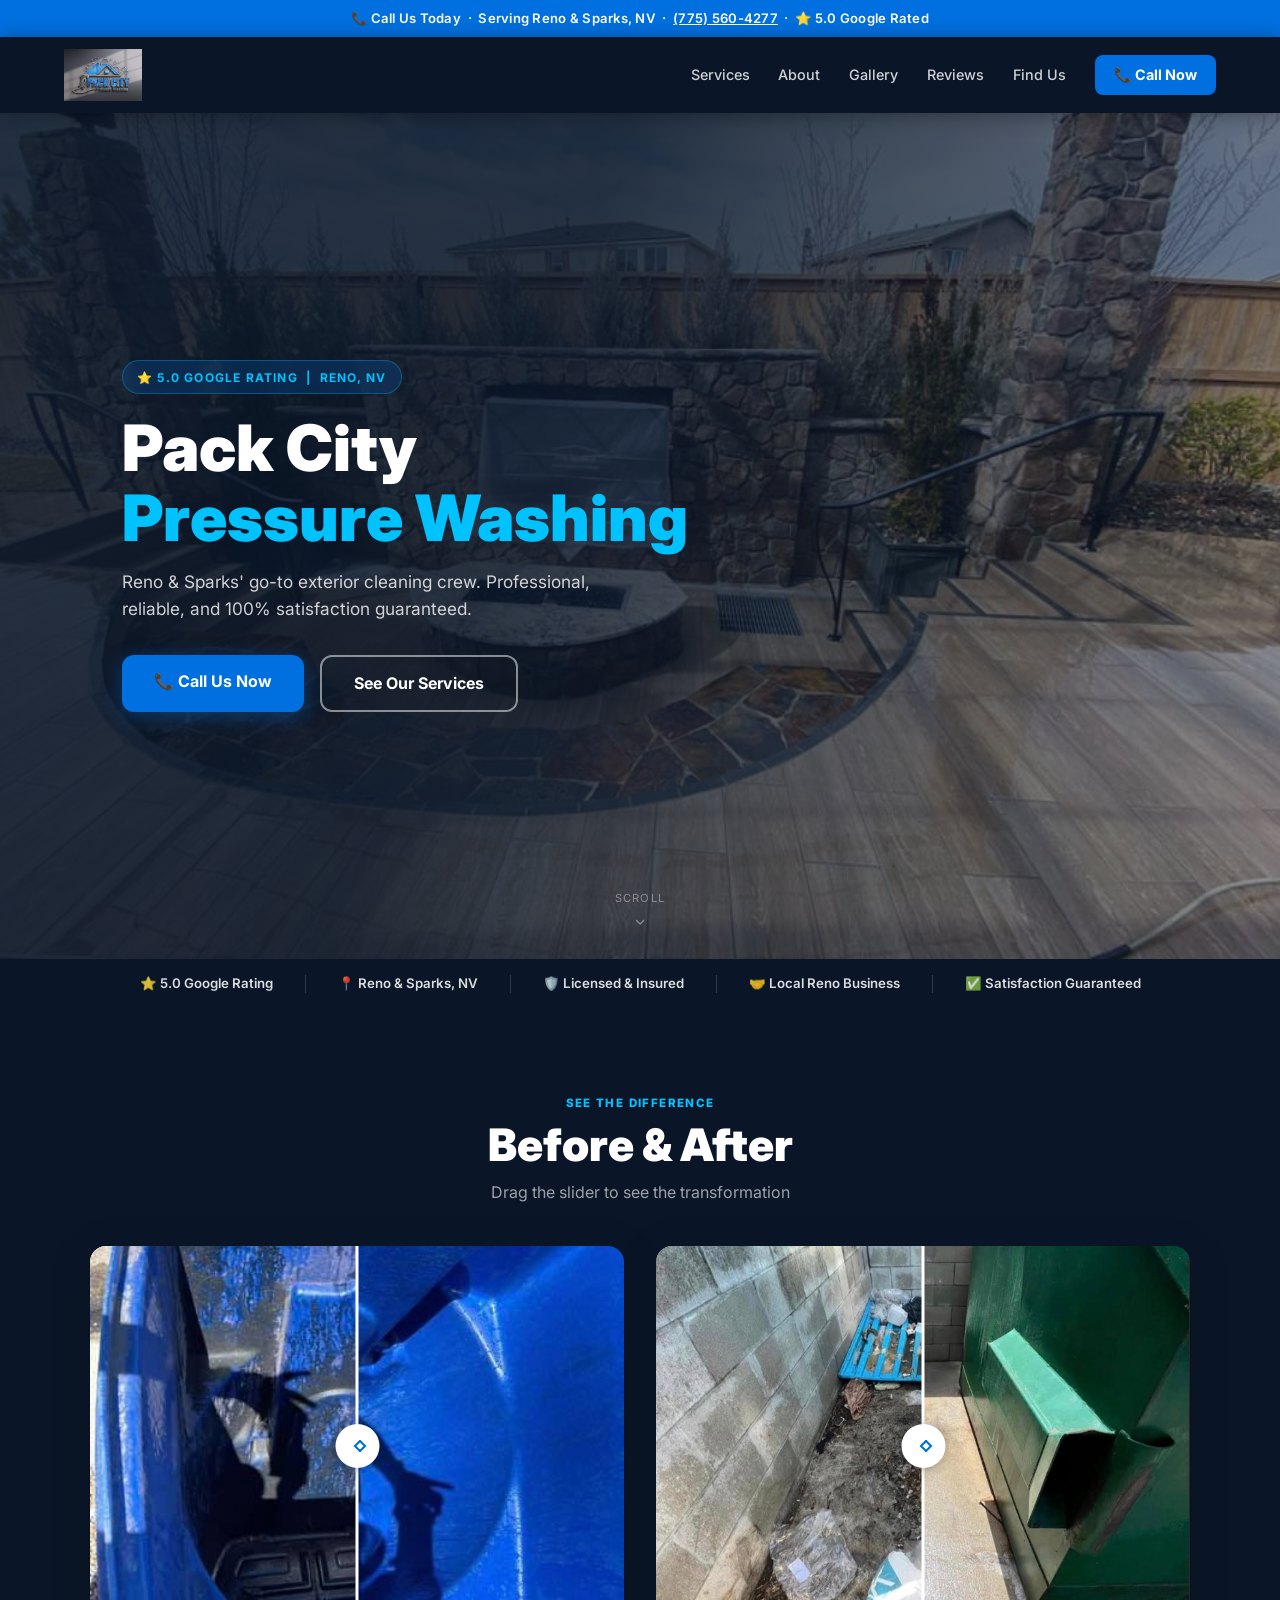
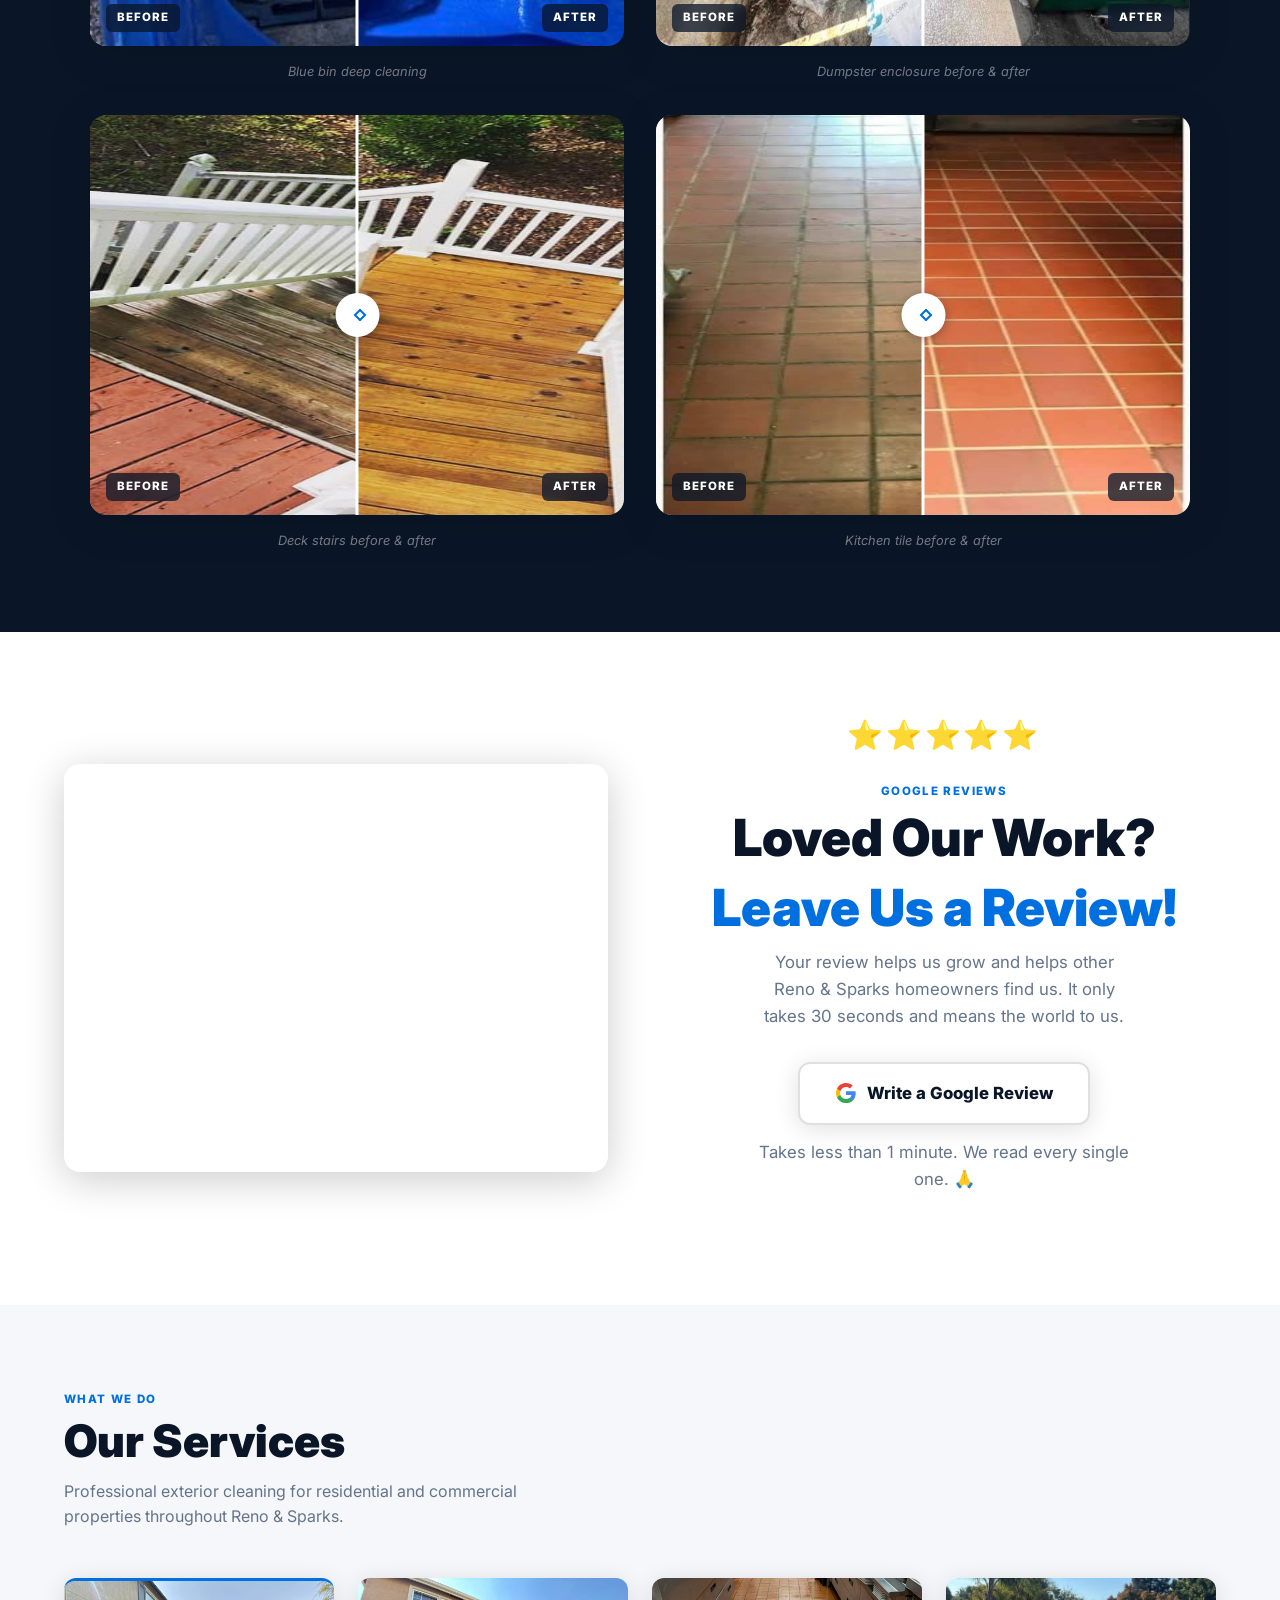
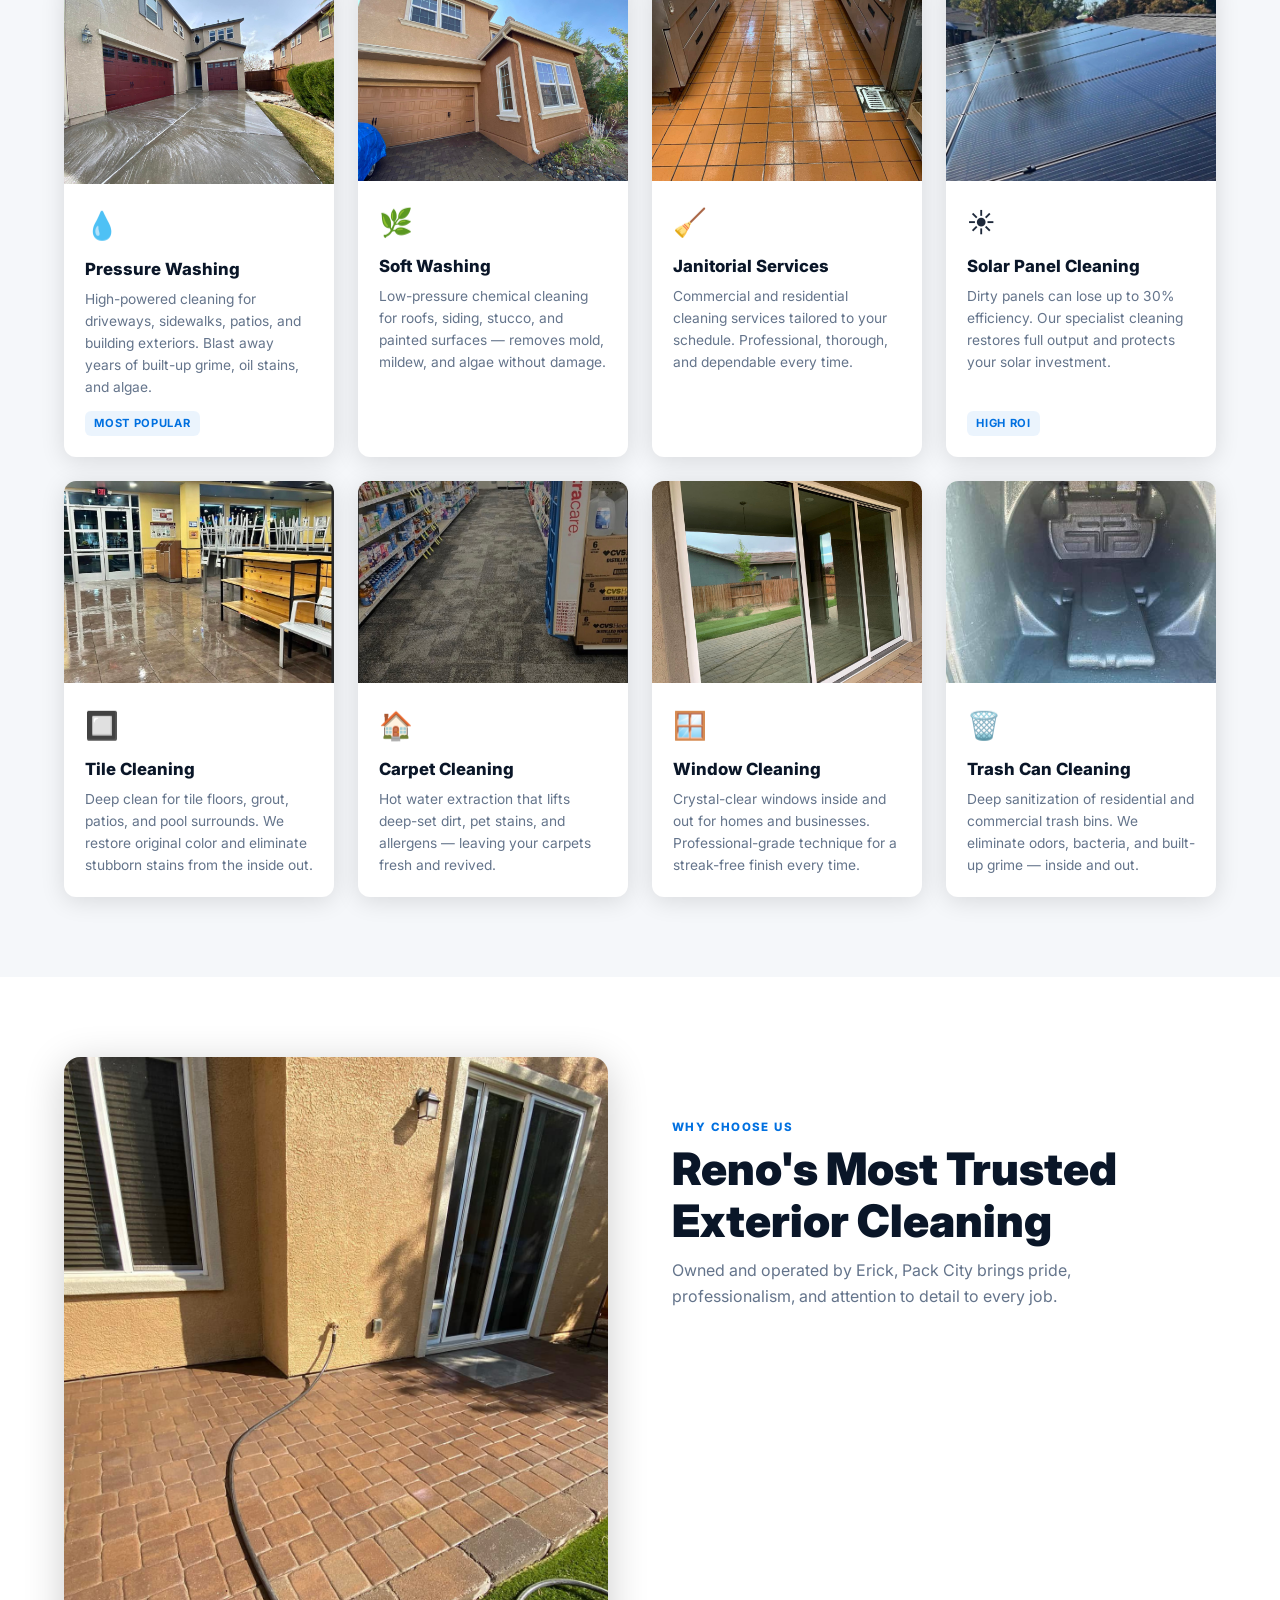
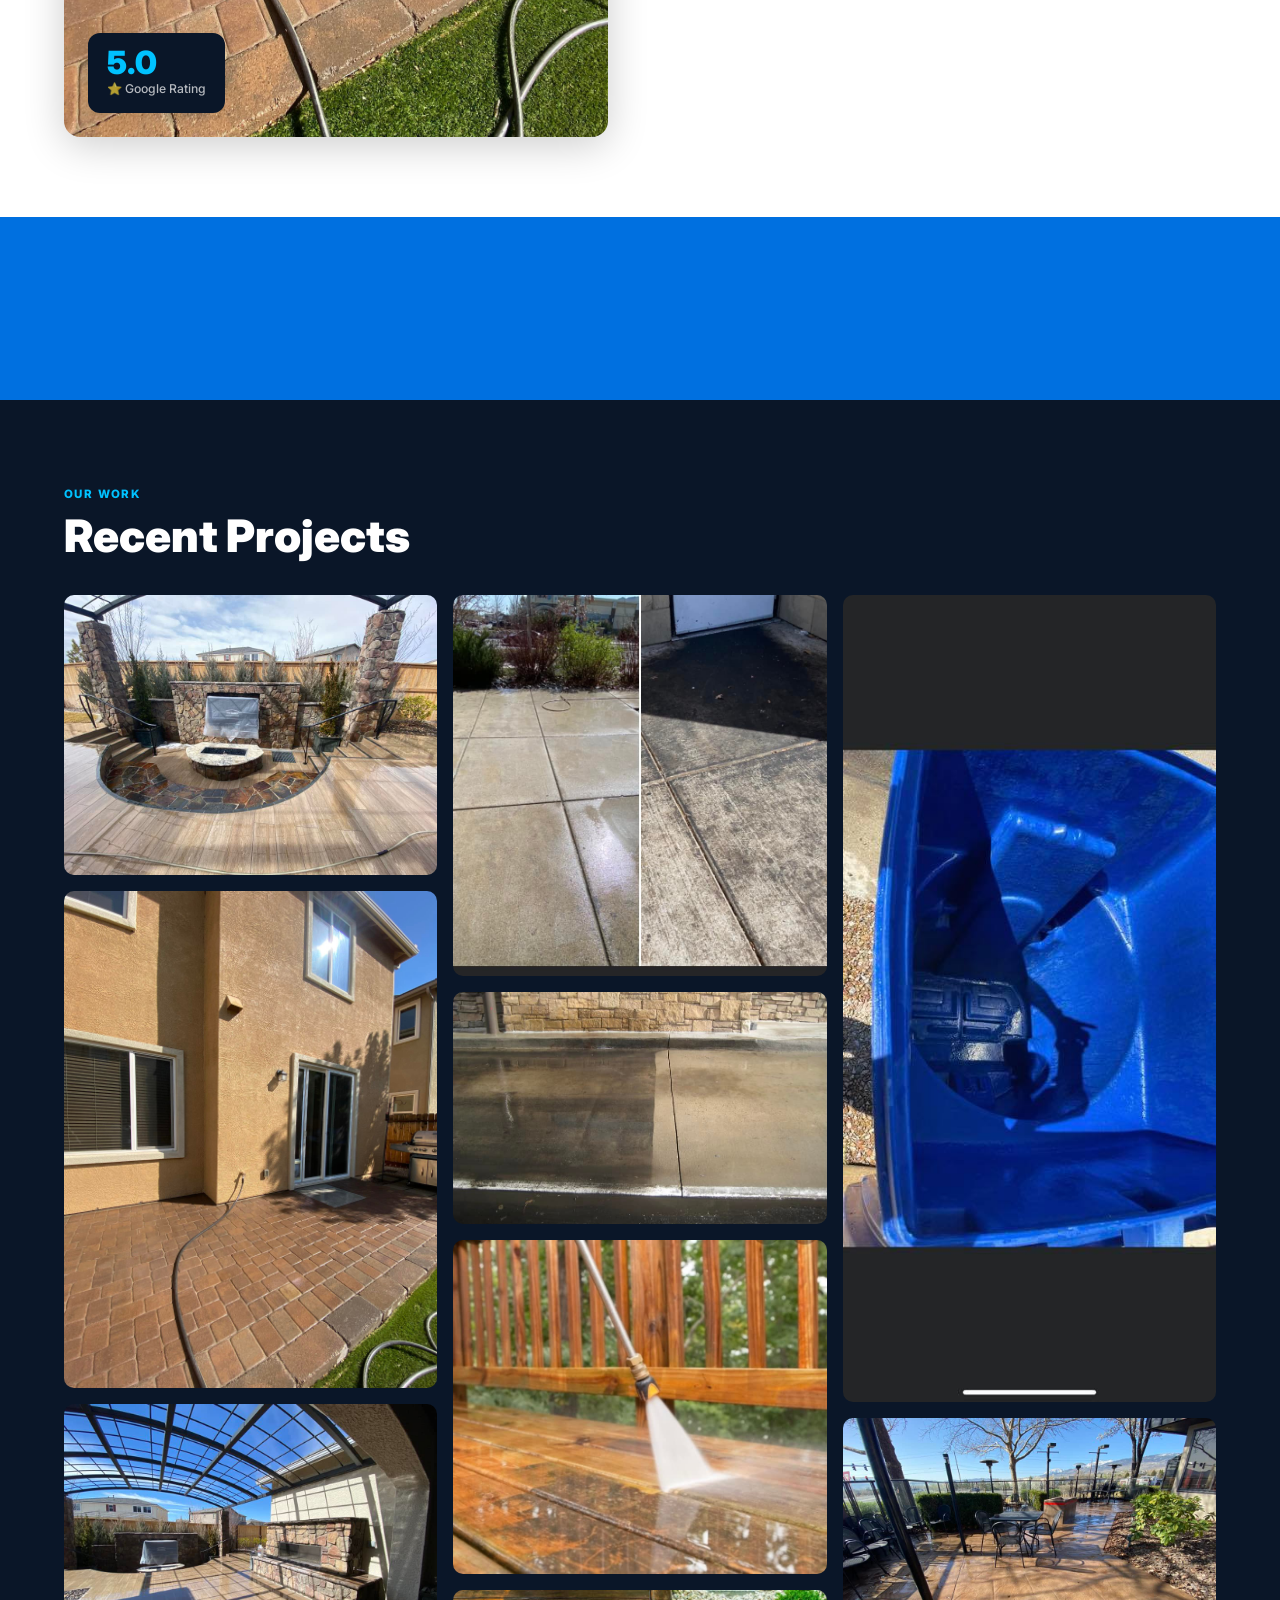
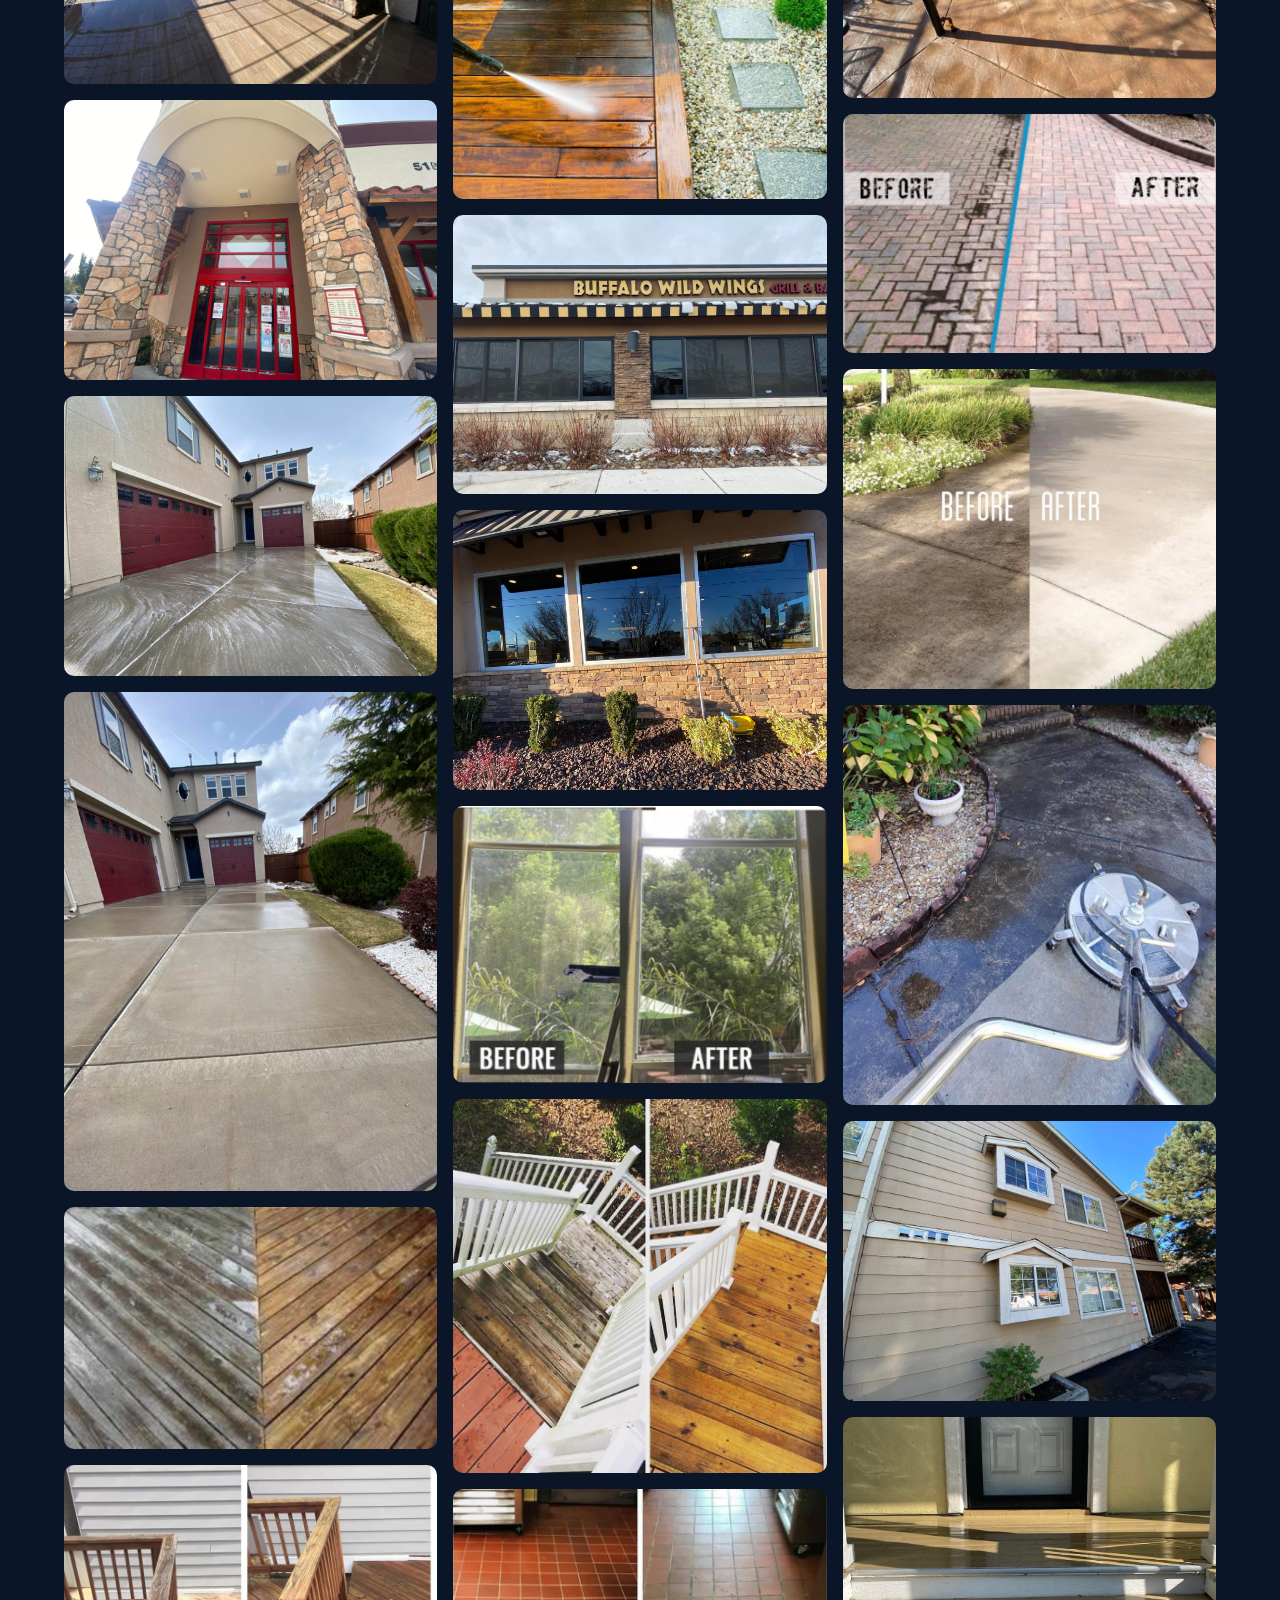
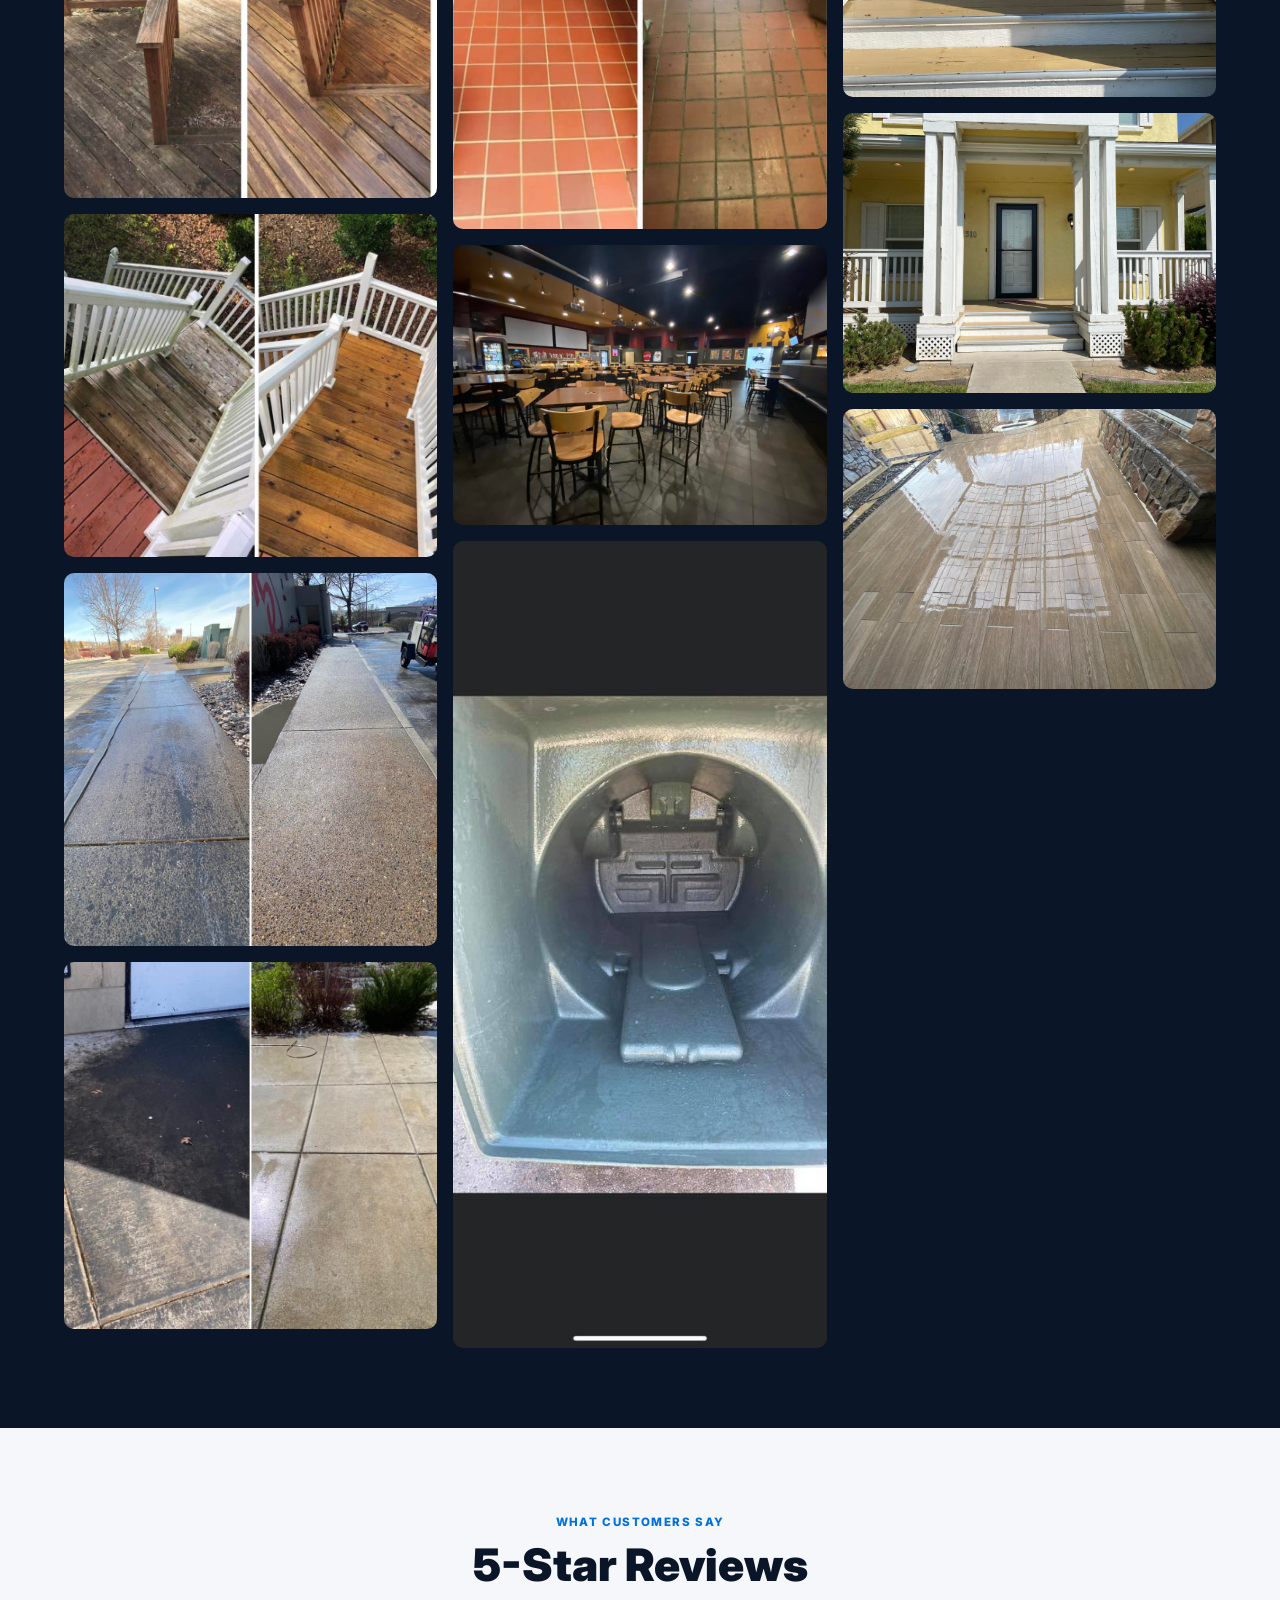
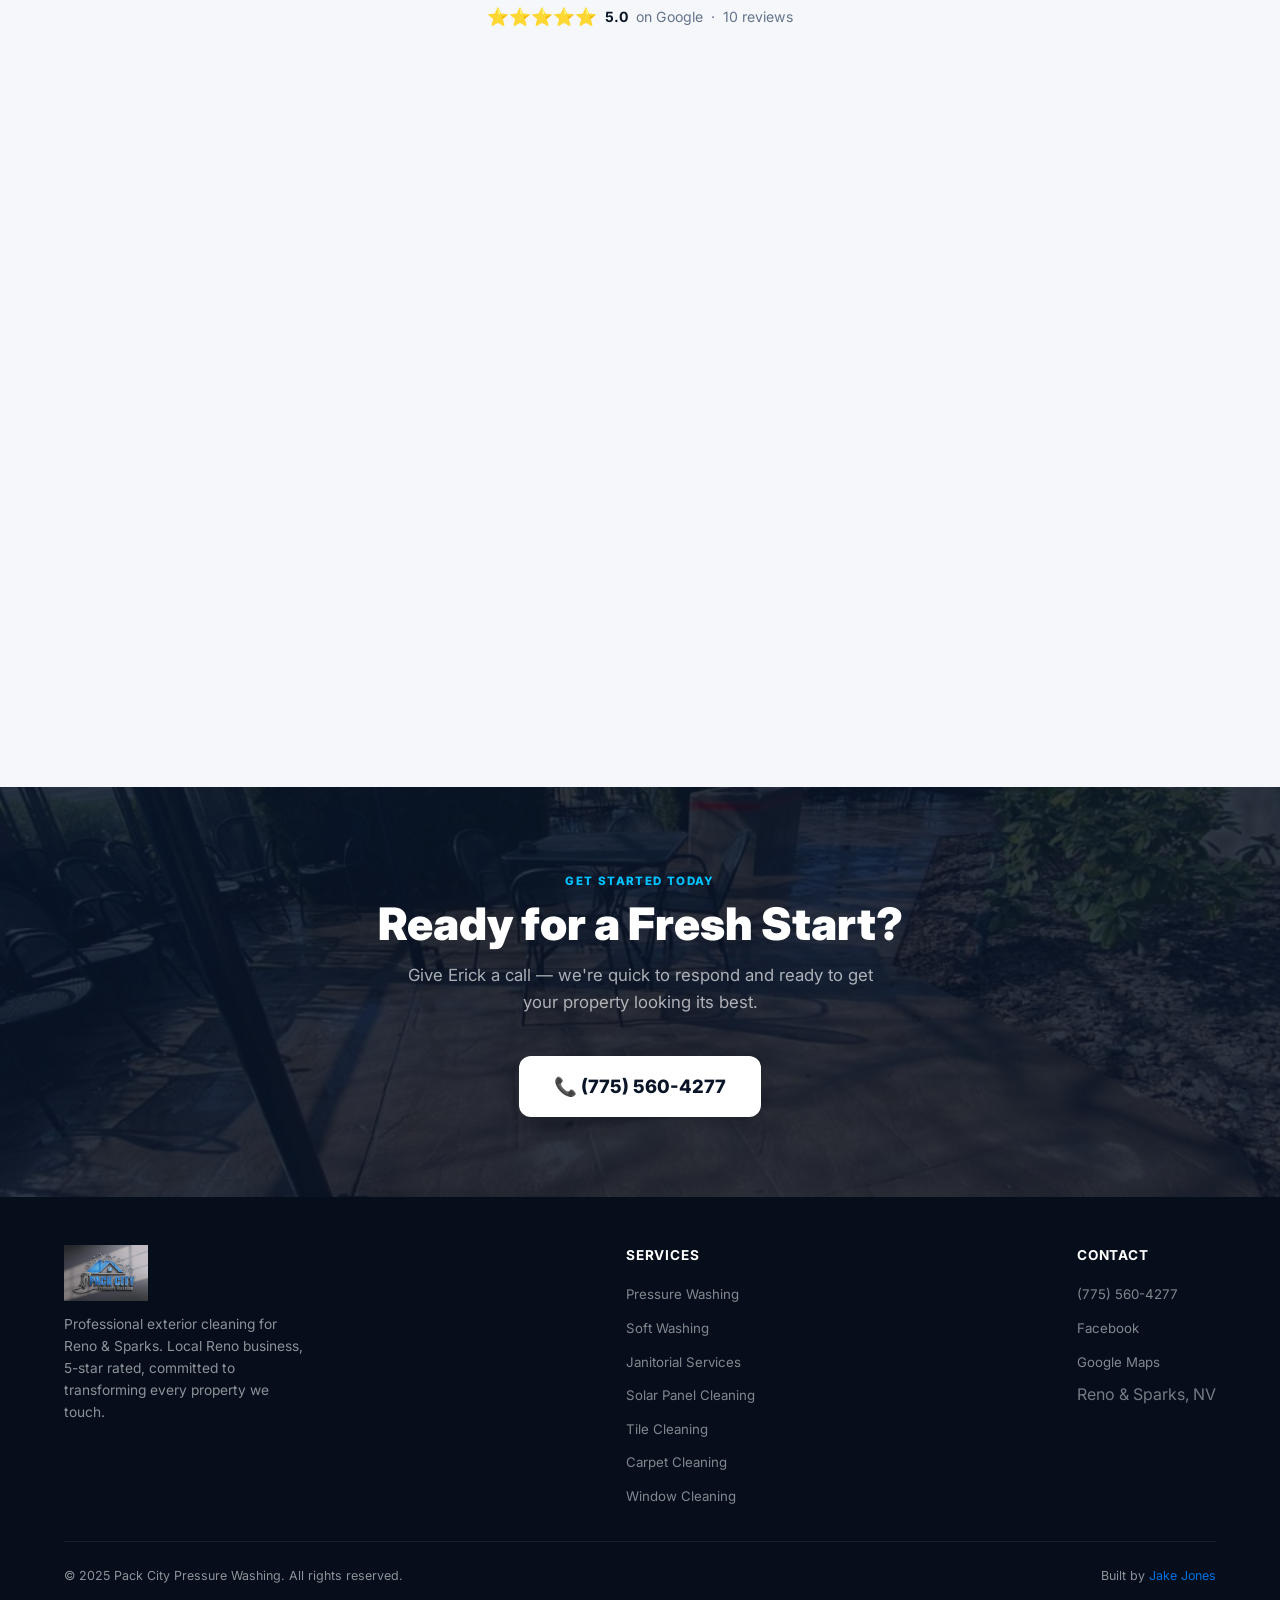
==== index.html @ 070184f8 "Swap dumpster slider, replace gallery photo, add 6th review, fix review link" ====
<!DOCTYPE html>
<html lang="en">
<head>
  <meta charset="UTF-8" />
  <meta name="viewport" content="width=device-width, initial-scale=1.0" />
  <title>Pack City Pressure Washing | Reno & Sparks, NV</title>
  <link rel="icon" type="image/jpeg" href="assets/PACK-CITY LOGO.jpg" />
  <link rel="apple-touch-icon" href="assets/PACK-CITY LOGO.jpg" />
  <meta name="description" content="Reno's premier exterior cleaning company. Pressure washing, soft washing, solar panel cleaning, janitorial services & more. 5-star rated. Call (775) 560-4277." />
  <link rel="preconnect" href="https://fonts.googleapis.com" />
  <link rel="preconnect" href="https://fonts.gstatic.com" crossorigin />
  <link href="https://fonts.googleapis.com/css2?family=Inter:wght@400;500;600;700;800;900&display=swap" rel="stylesheet" />
  <script type="application/ld+json">
  {"@context":"https://schema.org","@type":"LocalBusiness","name":"Pack City Pressure Washing","telephone":"(775) 560-4277","address":{"@type":"PostalAddress","addressLocality":"Reno","addressRegion":"NV","addressCountry":"US"},"aggregateRating":{"@type":"AggregateRating","ratingValue":"5.0","reviewCount":"10"}}
  </script>
  <style>
    *,*::before,*::after{box-sizing:border-box;margin:0;padding:0}
    :root{
      --navy:#0a1628;
      --blue:#0070e0;
      --blue2:#005bbf;
      --cyan:#00c2ff;
      --white:#ffffff;
      --bone:#f5f7fa;
      --gray:#64748b;
      --text:#1e293b;
      --gold:#f59e0b;
      --r:12px;
      --sh:0 4px 24px rgba(0,0,0,.12);
      --sh2:0 8px 40px rgba(0,0,0,.2);
    }
    html{scroll-behavior:smooth}
    body{font-family:'Inter',sans-serif;color:var(--text);background:var(--white);line-height:1.6;overflow-x:hidden}
    img{display:block;max-width:100%}
    a{text-decoration:none;color:inherit}

    /* ── Announcement Bar ── */
    .ann{background:var(--blue);color:#fff;text-align:center;font-size:.82rem;font-weight:600;padding:.5rem 1rem;letter-spacing:.02em}
    .ann a{color:#fff;text-decoration:underline}

    /* ── Nav ── */
    nav{position:sticky;top:0;z-index:999;background:var(--navy);display:flex;align-items:center;justify-content:space-between;padding:.75rem 5%;box-shadow:0 2px 20px rgba(0,0,0,.35);transition:padding .3s}
    .nav-logo img{height:52px;width:auto;display:block}
    .nav-links{display:flex;align-items:center;gap:1.8rem}
    .nav-links a{color:rgba(255,255,255,.8);font-size:.9rem;font-weight:500;transition:color .2s}
    .nav-links a:hover{color:#fff}
    .nav-cta{background:var(--blue)!important;color:#fff!important;padding:.5rem 1.2rem;border-radius:8px;font-weight:700!important;transition:background .2s,transform .15s!important}
    .nav-cta:hover{background:var(--blue2)!important;transform:translateY(-1px)}
    .hamburger{display:none;background:none;border:none;cursor:pointer;flex-direction:column;gap:5px;padding:4px}
    .hamburger span{display:block;width:24px;height:2px;background:#fff;border-radius:2px;transition:.3s}

    /* ── Hero ── */
    .hero{position:relative;min-height:94vh;display:flex;align-items:center;overflow:hidden}
    .hero-bg{position:absolute;inset:0;background:url('assets/PACK-CITY 10.jpg') center/cover no-repeat;transform:scale(1.04);transition:transform 8s ease}
    .hero-bg::after{content:'';position:absolute;inset:0;background:linear-gradient(110deg,rgba(10,22,40,.88) 40%,rgba(10,22,40,.4) 100%)}
    .hero:hover .hero-bg{transform:scale(1)}
    .hero-inner{position:relative;z-index:2;padding:0 5%;max-width:720px}
    .hero-badge{display:inline-flex;align-items:center;gap:.5rem;background:rgba(0,112,224,.2);border:1px solid rgba(0,194,255,.3);color:var(--cyan);font-size:.75rem;font-weight:700;letter-spacing:.1em;text-transform:uppercase;padding:.4rem .9rem;border-radius:999px;margin-bottom:1.2rem;backdrop-filter:blur(6px)}
    .hero h1{font-size:clamp(2.4rem,6vw,4rem);color:#fff;font-weight:900;line-height:1.08;margin-bottom:1rem}
    .hero h1 em{color:var(--cyan);font-style:normal}
    .hero p{font-size:1.08rem;color:rgba(255,255,255,.8);max-width:500px;margin-bottom:2rem}
    .hero-btns{display:flex;gap:1rem;flex-wrap:wrap}
    .btn-blue{background:var(--blue);color:#fff;padding:.85rem 2rem;border-radius:var(--r);font-weight:700;font-size:1rem;border:none;cursor:pointer;transition:background .2s,transform .15s,box-shadow .2s;box-shadow:0 4px 20px rgba(0,112,224,.4);display:inline-block}
    .btn-blue:hover{background:var(--blue2);transform:translateY(-2px);box-shadow:0 6px 28px rgba(0,112,224,.5)}
    .btn-ghost{background:transparent;color:#fff;padding:.85rem 2rem;border-radius:var(--r);font-weight:700;font-size:1rem;border:2px solid rgba(255,255,255,.5);cursor:pointer;transition:border-color .2s,background .2s;display:inline-block}
    .btn-ghost:hover{border-color:#fff;background:rgba(255,255,255,.08)}
    .scroll-hint{position:absolute;bottom:1.8rem;left:50%;transform:translateX(-50%);z-index:2;display:flex;flex-direction:column;align-items:center;gap:.4rem;color:rgba(255,255,255,.4);font-size:.7rem;letter-spacing:.1em;text-transform:uppercase;animation:bob 2s infinite}
    @keyframes bob{0%,100%{transform:translateX(-50%) translateY(0)}50%{transform:translateX(-50%) translateY(6px)}}

    /* ── Trust Strip ── */
    .trust{background:var(--navy);padding:.9rem 5%;display:flex;align-items:center;justify-content:center;gap:2rem;flex-wrap:wrap}
    .trust-item{display:flex;align-items:center;gap:.45rem;color:rgba(255,255,255,.85);font-size:.83rem;font-weight:600}
    .trust-sep{width:1px;height:18px;background:rgba(255,255,255,.15)}

    /* ── Section Helpers ── */
    section{padding:5rem 5%}
    .sec-tag{display:inline-block;font-size:.72rem;font-weight:800;letter-spacing:.12em;text-transform:uppercase;color:var(--blue);margin-bottom:.5rem}
    .sec-title{font-size:clamp(1.8rem,4vw,2.8rem);font-weight:900;color:var(--navy);line-height:1.15;margin-bottom:.7rem}
    .sec-sub{font-size:1rem;color:var(--gray);max-width:520px;margin-bottom:3rem}

    /* ── Before/After Slider ── */
    .ba-section{background:var(--navy);padding:5rem 5%}
    .ba-section .sec-tag{color:var(--cyan)}
    .ba-section .sec-title{color:#fff}
    .ba-section .sec-sub{color:rgba(255,255,255,.6)}
    .ba-wrap{max-width:900px;margin:0 auto}
    .ba-container{position:relative;width:100%;aspect-ratio:4/3;border-radius:16px;overflow:hidden;box-shadow:var(--sh2);cursor:ew-resize;user-select:none}
    .ba-img{position:absolute;inset:0;width:100%;height:100%;object-fit:cover}
    .ba-after-img{clip-path:inset(0 50% 0 0)}
    .ba-divider{position:absolute;top:0;bottom:0;left:50%;transform:translateX(-50%);width:3px;background:#fff;z-index:3;pointer-events:none}
    .ba-btn{position:absolute;top:50%;left:50%;transform:translate(-50%,-50%);width:44px;height:44px;background:#fff;border-radius:50%;box-shadow:0 2px 12px rgba(0,0,0,.3);display:flex;align-items:center;justify-content:center;pointer-events:none}
    .ba-btn svg{width:20px;height:20px}
    .ba-labels{position:absolute;inset:0;pointer-events:none;z-index:2;display:flex;justify-content:space-between;align-items:flex-end;padding:.9rem 1rem}
    .ba-label{background:rgba(10,22,40,.75);color:#fff;font-size:.72rem;font-weight:800;letter-spacing:.08em;text-transform:uppercase;padding:.3rem .7rem;border-radius:6px;backdrop-filter:blur(4px)}
    .ba-range{position:absolute;inset:0;width:100%;height:100%;opacity:0;cursor:ew-resize;z-index:4;margin:0}
    .ba-hint{text-align:center;color:rgba(255,255,255,.45);font-size:.8rem;margin-top:1rem;font-style:italic}
    .ba-grid{display:grid;grid-template-columns:1fr 1fr;gap:2rem;max-width:1100px;margin:0 auto}
    .ba-split{background-size:200% 100%;background-repeat:no-repeat}

    /* ── Services ── */
    .services-section{background:var(--bone)}
    .svc-grid{display:grid;grid-template-columns:repeat(auto-fill,minmax(270px,1fr));gap:1.5rem}
    .svc-card{background:#fff;border-radius:var(--r);overflow:hidden;box-shadow:var(--sh);transition:transform .25s,box-shadow .25s;display:flex;flex-direction:column}
    .svc-card:hover{transform:translateY(-5px);box-shadow:var(--sh2)}
    .svc-card img{width:100%;aspect-ratio:4/3;object-fit:cover}
    .svc-body{padding:1.3rem;flex:1;display:flex;flex-direction:column}
    .svc-icon{font-size:1.7rem;margin-bottom:.5rem}
    .svc-card h3{font-size:1.05rem;font-weight:800;color:var(--navy);margin-bottom:.35rem}
    .svc-card p{font-size:.86rem;color:var(--gray);flex:1}
    .svc-tag{display:inline-block;margin-top:.8rem;font-size:.7rem;font-weight:700;letter-spacing:.06em;text-transform:uppercase;color:var(--blue);padding:.22rem .6rem;background:rgba(0,112,224,.08);border-radius:6px;align-self:flex-start}
    .svc-featured{border-top:3px solid var(--blue)}

    /* ── Why Us ── */
    .why-section{background:#fff}
    .why-grid{display:grid;grid-template-columns:1fr 1fr;gap:4rem;align-items:center}
    .why-photo{position:relative;border-radius:16px;overflow:hidden;box-shadow:var(--sh2)}
    .why-photo img{width:100%;aspect-ratio:4/5;object-fit:cover;display:block}
    .why-badge{position:absolute;bottom:1.5rem;left:1.5rem;background:var(--navy);color:#fff;border-radius:var(--r);padding:.9rem 1.2rem;box-shadow:var(--sh)}
    .why-badge .big{font-size:2rem;font-weight:900;color:var(--cyan);line-height:1}
    .why-badge .sm{font-size:.76rem;color:rgba(255,255,255,.7);font-weight:500}
    .why-items{display:flex;flex-direction:column;gap:1.4rem}
    .why-item{display:flex;gap:1rem;align-items:flex-start}
    .why-ic{width:44px;height:44px;background:rgba(0,112,224,.1);border-radius:10px;display:flex;align-items:center;justify-content:center;font-size:1.3rem;flex-shrink:0}
    .why-item h4{font-weight:800;color:var(--navy);margin-bottom:.2rem}
    .why-item p{font-size:.88rem;color:var(--gray)}

    /* ── Stats ── */
    .stats{background:var(--blue);padding:3.5rem 5%;display:grid;grid-template-columns:repeat(4,1fr);gap:2rem;text-align:center}
    .stat-n{font-size:2.8rem;font-weight:900;color:#fff;line-height:1}
    .stat-l{font-size:.82rem;color:rgba(255,255,255,.75);font-weight:600;text-transform:uppercase;letter-spacing:.06em;margin-top:.3rem}

    /* ── Gallery ── */
    .gallery-section{background:var(--navy);padding:5rem 5%}
    .gallery-section .sec-tag{color:var(--cyan)}
    .gallery-section .sec-title{color:#fff;margin-bottom:2rem}
    .gallery-grid{columns:3;gap:1rem}
    .gallery-grid a{display:block;break-inside:avoid;margin-bottom:1rem;border-radius:10px;overflow:hidden;position:relative}
    .gallery-grid img{width:100%;display:block;transition:transform .4s}
    .gallery-grid a:hover img{transform:scale(1.04)}
    .gallery-grid a::after{content:'';position:absolute;inset:0;background:rgba(10,22,40,0);transition:background .3s}
    .gallery-grid a:hover::after{background:rgba(10,22,40,.2)}

    /* ── Reviews ── */
    .reviews-section{background:var(--bone)}
    .google-badge{display:flex;align-items:center;justify-content:center;gap:.5rem;margin-bottom:2.5rem;font-size:.88rem;color:var(--gray)}
    .google-badge .stars{color:var(--gold);font-size:1.1rem}
    .reviews-grid{display:grid;grid-template-columns:repeat(auto-fill,minmax(280px,1fr));gap:1.5rem}
    .review-card{background:#fff;border-radius:var(--r);padding:1.6rem;box-shadow:var(--sh);display:flex;flex-direction:column;gap:.9rem}
    .review-stars{color:var(--gold);font-size:1rem;letter-spacing:.1em}
    .review-text{font-size:.92rem;color:var(--text);line-height:1.65;flex:1}
    .review-author{display:flex;align-items:center;gap:.75rem;padding-top:.75rem;border-top:1px solid #e8ecf0}
    .review-av{width:40px;height:40px;border-radius:50%;background:var(--blue);display:flex;align-items:center;justify-content:center;color:#fff;font-weight:800;font-size:.95rem;flex-shrink:0}
    .review-name{font-weight:700;font-size:.88rem;color:var(--navy)}
    .review-date{font-size:.75rem;color:var(--gray)}

    /* ── Google Maps / Review CTA ── */
    .maps-section{background:#fff;padding:5rem 5%}
    .maps-inner{display:grid;grid-template-columns:1fr 1fr;gap:4rem;align-items:center}
    .maps-frame{border-radius:16px;overflow:hidden;box-shadow:var(--sh2);aspect-ratio:4/3}
    .maps-frame iframe{width:100%;height:100%;border:none;display:block}
    .review-cta-box{text-align:center}
    .review-cta-box .sec-title{font-size:clamp(2rem,4vw,3.2rem)}
    .review-cta-box p{font-size:1.05rem;color:var(--gray);margin-bottom:2rem;max-width:380px;margin-left:auto;margin-right:auto}
    .btn-review{display:inline-flex;align-items:center;gap:.6rem;background:#fff;color:var(--navy);padding:1rem 2.2rem;border-radius:var(--r);font-weight:800;font-size:1.05rem;border:2px solid #e0e0e0;box-shadow:var(--sh);transition:transform .15s,box-shadow .2s}
    .btn-review:hover{transform:translateY(-2px);box-shadow:var(--sh2)}
    .google-g{width:22px;height:22px}
    .star-row{color:var(--gold);font-size:1.8rem;letter-spacing:.1em;margin-bottom:1.2rem}
    .review-nudge{font-size:.82rem;color:var(--gray);margin-top:.9rem}

    /* ── CTA Banner ── */
    .cta-section{background:var(--navy);padding:5rem 5%;text-align:center;position:relative;overflow:hidden}
    .cta-section::before{content:'';position:absolute;inset:0;background:url('assets/PACK-CITY 11.jpg') center/cover;opacity:.15}
    .cta-section .sec-tag{color:var(--cyan)}
    .cta-section .sec-title{color:#fff;margin:0 auto .75rem}
    .cta-section p{color:rgba(255,255,255,.65);margin:0 auto 2.5rem;font-size:1.05rem;max-width:480px}
    .cta-phone{display:inline-flex;align-items:center;gap:.6rem;background:#fff;color:var(--navy);padding:1rem 2.2rem;border-radius:var(--r);font-weight:800;font-size:1.15rem;box-shadow:0 4px 20px rgba(0,0,0,.2);transition:transform .15s,box-shadow .2s}
    .cta-phone:hover{transform:translateY(-2px);box-shadow:0 6px 28px rgba(0,0,0,.3)}

    /* ── Footer ── */
    footer{background:#060e1c;color:rgba(255,255,255,.55);padding:3rem 5% 2rem}
    .footer-top{display:flex;justify-content:space-between;gap:2rem;flex-wrap:wrap;padding-bottom:2rem;border-bottom:1px solid rgba(255,255,255,.08);margin-bottom:1.5rem}
    .footer-logo img{height:56px;width:auto;margin-bottom:.75rem}
    .footer-logo p{font-size:.86rem;max-width:240px}
    .footer-col h4{color:#fff;font-size:.85rem;font-weight:700;margin-bottom:.9rem;text-transform:uppercase;letter-spacing:.06em}
    .footer-col ul{list-style:none;display:flex;flex-direction:column;gap:.5rem}
    .footer-col ul li a{font-size:.83rem;color:rgba(255,255,255,.5);transition:color .2s}
    .footer-col ul li a:hover{color:#fff}
    .footer-bot{display:flex;justify-content:space-between;align-items:center;flex-wrap:wrap;gap:.75rem;font-size:.78rem}
    .footer-bot a{color:var(--blue)}

    /* ── Reveal ── */
    .reveal{opacity:0;transform:translateY(24px);transition:opacity .55s ease,transform .55s ease}
    .reveal.visible{opacity:1;transform:none}

    /* ── Responsive ── */
    @media(max-width:900px){
      .why-grid,.maps-inner{grid-template-columns:1fr}
      .stats{grid-template-columns:repeat(2,1fr)}
      .gallery-grid{columns:2}
      .why-photo img{aspect-ratio:16/9}
      .maps-frame{aspect-ratio:16/9}
    }
    @media(max-width:700px){
      .ba-grid{grid-template-columns:1fr!important}
    }
    @media(max-width:640px){
      .nav-links{display:none}
      .hamburger{display:flex}
      .nav-links.open{display:flex;flex-direction:column;position:fixed;top:0;left:0;right:0;bottom:0;background:var(--navy);z-index:998;justify-content:center;align-items:center;font-size:1.3rem;gap:2rem}
      .trust-sep{display:none}
      .gallery-grid{columns:1}
      .stats{grid-template-columns:1fr 1fr}
      .hero-btns{flex-direction:column;align-items:flex-start}
    }
  </style>
</head>
<body>

<!-- ── Announcement Bar ── -->
<div class="ann">
  📞 Call Us Today &nbsp;·&nbsp; Serving Reno &amp; Sparks, NV &nbsp;·&nbsp;
  <a href="tel:+17755604277">(775) 560-4277</a>
  &nbsp;·&nbsp; ⭐ 5.0 Google Rated
</div>

<!-- ── Nav ── -->
<nav id="nav">
  <a href="#top" class="nav-logo">
    <img src="assets/PACK-CITY LOGO.jpg" alt="Pack City Pressure Washing" />
  </a>
  <div class="nav-links" id="nav-links">
    <a href="#services">Services</a>
    <a href="#about">About</a>
    <a href="#gallery">Gallery</a>
    <a href="#reviews">Reviews</a>
    <a href="#maps">Find Us</a>
    <a href="tel:+17755604277" class="nav-cta">📞 Call Now</a>
  </div>
  <button class="hamburger" id="hamburger" aria-label="Menu">
    <span></span><span></span><span></span>
  </button>
</nav>

<!-- ── Hero ── -->
<section class="hero" id="top">
  <div class="hero-bg"></div>
  <div class="hero-inner">
    <div class="hero-badge">⭐ 5.0 Google Rating &nbsp;|&nbsp; Reno, NV</div>
    <h1>Pack City<br /><em>Pressure Washing</em></h1>
    <p>Reno & Sparks' go-to exterior cleaning crew. Professional, reliable, and 100% satisfaction guaranteed.</p>
    <div class="hero-btns">
      <a href="tel:+17755604277" class="btn-blue">📞 Call Us Now</a>
      <a href="#services" class="btn-ghost">See Our Services</a>
    </div>
  </div>
  <div class="scroll-hint">
    <span>Scroll</span>
    <svg viewBox="0 0 24 24" fill="none" stroke="currentColor" stroke-width="2" width="16"><polyline points="6 9 12 15 18 9"/></svg>
  </div>
</section>

<!-- ── Trust Strip ── -->
<div class="trust">
  <div class="trust-item">⭐ 5.0 Google Rating</div>
  <div class="trust-sep"></div>
  <div class="trust-item">📍 Reno &amp; Sparks, NV</div>
  <div class="trust-sep"></div>
  <div class="trust-item">🛡️ Licensed &amp; Insured</div>
  <div class="trust-sep"></div>
  <div class="trust-item">🤝 Local Reno Business</div>
  <div class="trust-sep"></div>
  <div class="trust-item">✅ Satisfaction Guaranteed</div>
</div>

<!-- ── Before / After Sliders ── -->
<section class="ba-section">
  <div style="text-align:center;margin-bottom:2.5rem">
    <div class="sec-tag">See the Difference</div>
    <h2 class="sec-title" style="color:#fff;margin:0 auto .5rem">Before &amp; After</h2>
    <p style="color:rgba(255,255,255,.6);font-size:1rem">Drag the slider to see the transformation</p>
  </div>
  <div class="ba-grid">

    <!-- Blue bin slider -->
    <div>
      <div class="ba-container" id="ba1">
        <img class="ba-img" src="assets/PACK-CITY 33.jpg" alt="Before" />
        <img class="ba-img ba-after-img" id="ba1-after" src="assets/PACK-CITY 34.jpg" alt="After" />
        <div class="ba-divider" id="ba1-div"><div class="ba-btn"><svg viewBox="0 0 24 24" fill="none" stroke="#0070e0" stroke-width="2.5" stroke-linecap="round"><polyline points="15 18 9 12 15 6"/><polyline points="9 18 15 12 9 6" transform="translate(6,0)"/></svg></div></div>
        <div class="ba-labels"><div class="ba-label">Before</div><div class="ba-label">After</div></div>
        <input type="range" class="ba-range" id="ba1-range" min="0" max="100" value="50" />
      </div>
      <p class="ba-hint">Blue bin deep cleaning</p>
    </div>

    <!-- Black bin slider -->
    <div>
      <div class="ba-container" id="ba2">
        <img class="ba-img" src="assets/PACK-CITY 39.jpg" alt="Before" />
        <img class="ba-img ba-after-img" id="ba2-after" src="assets/PACK-CITY 38.jpg" alt="After" />
        <div class="ba-divider" id="ba2-div"><div class="ba-btn"><svg viewBox="0 0 24 24" fill="none" stroke="#0070e0" stroke-width="2.5" stroke-linecap="round"><polyline points="15 18 9 12 15 6"/><polyline points="9 18 15 12 9 6" transform="translate(6,0)"/></svg></div></div>
        <div class="ba-labels"><div class="ba-label">Before</div><div class="ba-label">After</div></div>
        <input type="range" class="ba-range" id="ba2-range" min="0" max="100" value="50" />
      </div>
      <p class="ba-hint">Dumpster enclosure before &amp; after</p>
    </div>

    <!-- Deck stairs slider (split image: left=before, right=after) -->
    <div>
      <div class="ba-container" id="ba3">
        <div class="ba-img ba-split" style="background-image:url('assets/PACK-CITY 29.jpg');background-position:right center"></div>
        <div class="ba-img ba-after-img ba-split" id="ba3-after" style="background-image:url('assets/PACK-CITY 29.jpg');background-position:left center"></div>
        <div class="ba-divider" id="ba3-div"><div class="ba-btn"><svg viewBox="0 0 24 24" fill="none" stroke="#0070e0" stroke-width="2.5" stroke-linecap="round"><polyline points="15 18 9 12 15 6"/><polyline points="9 18 15 12 9 6" transform="translate(6,0)"/></svg></div></div>
        <div class="ba-labels"><div class="ba-label">Before</div><div class="ba-label">After</div></div>
        <input type="range" class="ba-range" id="ba3-range" min="0" max="100" value="50" />
      </div>
      <p class="ba-hint">Deck stairs before &amp; after</p>
    </div>

    <!-- Kitchen tile slider (split image: right=before, left=after) -->
    <div>
      <div class="ba-container" id="ba4">
        <div class="ba-img ba-split" style="background-image:url('assets/PACK-CITY 30.jpg');background-position:left center"></div>
        <div class="ba-img ba-after-img ba-split" id="ba4-after" style="background-image:url('assets/PACK-CITY 30.jpg');background-position:right center"></div>
        <div class="ba-divider" id="ba4-div"><div class="ba-btn"><svg viewBox="0 0 24 24" fill="none" stroke="#0070e0" stroke-width="2.5" stroke-linecap="round"><polyline points="15 18 9 12 15 6"/><polyline points="9 18 15 12 9 6" transform="translate(6,0)"/></svg></div></div>
        <div class="ba-labels"><div class="ba-label">Before</div><div class="ba-label">After</div></div>
        <input type="range" class="ba-range" id="ba4-range" min="0" max="100" value="50" />
      </div>
      <p class="ba-hint">Kitchen tile before &amp; after</p>
    </div>

  </div>
</section>

<!-- ── Google Maps + Review CTA ── -->
<section class="maps-section" id="maps">
  <div class="maps-inner">
    <div class="maps-frame reveal">
      <iframe
        src="https://maps.google.com/maps?q=Pack+City+Pressure+Washing+Reno+NV&output=embed"
        allowfullscreen
        loading="lazy"
        title="Pack City Pressure Washing on Google Maps">
      </iframe>
    </div>
    <div class="review-cta-box reveal" style="transition-delay:.15s">
      <div class="star-row">⭐⭐⭐⭐⭐</div>
      <div class="sec-tag">Google Reviews</div>
      <h2 class="sec-title">Loved Our Work?</h2>
      <h2 class="sec-title" style="color:var(--blue);margin-bottom:.75rem">Leave Us a Review!</h2>
      <p>Your review helps us grow and helps other Reno &amp; Sparks homeowners find us. It only takes 30 seconds and means the world to us.</p>
      <a
        href="https://www.google.com/maps/search/Pack+City+Pressure+Washing+Reno+NV"
        target="_blank"
        rel="noopener"
        class="btn-review">
        <svg class="google-g" viewBox="0 0 24 24"><path d="M22.56 12.25c0-.78-.07-1.53-.2-2.25H12v4.26h5.92c-.26 1.37-1.04 2.53-2.21 3.31v2.77h3.57c2.08-1.92 3.28-4.74 3.28-8.09z" fill="#4285F4"/><path d="M12 23c2.97 0 5.46-.98 7.28-2.66l-3.57-2.77c-.98.66-2.23 1.06-3.71 1.06-2.86 0-5.29-1.93-6.16-4.53H2.18v2.84C3.99 20.53 7.7 23 12 23z" fill="#34A853"/><path d="M5.84 14.09c-.22-.66-.35-1.36-.35-2.09s.13-1.43.35-2.09V7.07H2.18C1.43 8.55 1 10.22 1 12s.43 3.45 1.18 4.93l2.85-2.22.81-.62z" fill="#FBBC05"/><path d="M12 5.38c1.62 0 3.06.56 4.21 1.64l3.15-3.15C17.45 2.09 14.97 1 12 1 7.7 1 3.99 3.47 2.18 7.07l3.66 2.84c.87-2.6 3.3-4.53 6.16-4.53z" fill="#EA4335"/></svg>
        Write a Google Review
      </a>
      <p class="review-nudge">Takes less than 1 minute. We read every single one. 🙏</p>
    </div>
  </div>
</section>

<!-- ── Services ── -->
<section class="services-section" id="services">
  <div class="sec-tag">What We Do</div>
  <h2 class="sec-title">Our Services</h2>
  <p class="sec-sub">Professional exterior cleaning for residential and commercial properties throughout Reno &amp; Sparks.</p>
  <div class="svc-grid">

    <div class="svc-card svc-featured reveal">
      <img src="assets/PACK-CITY 19.jpg" alt="Pressure Washing" />
      <div class="svc-body">
        <div class="svc-icon">💧</div>
        <h3>Pressure Washing</h3>
        <p>High-powered cleaning for driveways, sidewalks, patios, and building exteriors. Blast away years of built-up grime, oil stains, and algae.</p>
        <div class="svc-tag">Most Popular</div>
      </div>
    </div>

    <div class="svc-card reveal" style="transition-delay:.07s">
      <img src="assets/PACK-CITY 3.jpg" alt="Soft Washing" />
      <div class="svc-body">
        <div class="svc-icon">🌿</div>
        <h3>Soft Washing</h3>
        <p>Low-pressure chemical cleaning for roofs, siding, stucco, and painted surfaces — removes mold, mildew, and algae without damage.</p>
      </div>
    </div>

    <div class="svc-card reveal" style="transition-delay:.14s">
      <img src="assets/PACK-CITY 8.jpg" alt="Janitorial Services" />
      <div class="svc-body">
        <div class="svc-icon">🧹</div>
        <h3>Janitorial Services</h3>
        <p>Commercial and residential cleaning services tailored to your schedule. Professional, thorough, and dependable every time.</p>
      </div>
    </div>

    <div class="svc-card reveal" style="transition-delay:.21s">
      <img src="assets/PACK-CITY 41.jpg" alt="Solar Panel Cleaning" />
      <div class="svc-body">
        <div class="svc-icon">☀️</div>
        <h3>Solar Panel Cleaning</h3>
        <p>Dirty panels can lose up to 30% efficiency. Our specialist cleaning restores full output and protects your solar investment.</p>
        <div class="svc-tag">High ROI</div>
      </div>
    </div>

    <div class="svc-card reveal" style="transition-delay:.28s">
      <img src="assets/PACK-CITY 40.jpg" alt="Tile Cleaning" />
      <div class="svc-body">
        <div class="svc-icon">🔲</div>
        <h3>Tile Cleaning</h3>
        <p>Deep clean for tile floors, grout, patios, and pool surrounds. We restore original color and eliminate stubborn stains from the inside out.</p>
      </div>
    </div>

    <div class="svc-card reveal" style="transition-delay:.35s">
      <img src="assets/PACK-CITY 42.jpg" alt="Carpet Cleaning" />
      <div class="svc-body">
        <div class="svc-icon">🏠</div>
        <h3>Carpet Cleaning</h3>
        <p>Hot water extraction that lifts deep-set dirt, pet stains, and allergens — leaving your carpets fresh and revived.</p>
      </div>
    </div>

    <div class="svc-card reveal" style="transition-delay:.42s">
      <img src="assets/PACK-CITY 9.jpg" alt="Window Cleaning" />
      <div class="svc-body">
        <div class="svc-icon">🪟</div>
        <h3>Window Cleaning</h3>
        <p>Crystal-clear windows inside and out for homes and businesses. Professional-grade technique for a streak-free finish every time.</p>
      </div>
    </div>

    <div class="svc-card reveal" style="transition-delay:.49s">
      <img src="assets/PACK-CITY 32.jpg" alt="Trash Can Cleaning" />
      <div class="svc-body">
        <div class="svc-icon">🗑️</div>
        <h3>Trash Can Cleaning</h3>
        <p>Deep sanitization of residential and commercial trash bins. We eliminate odors, bacteria, and built-up grime — inside and out.</p>
      </div>
    </div>

  </div>
</section>

<!-- ── Why Us ── -->
<section class="why-section" id="about">
  <div class="why-grid">
    <div class="why-photo reveal">
      <img src="assets/PACK-CITY 2.jpg" alt="Pack City work" />
      <div class="why-badge">
        <div class="big">5.0</div>
        <div class="sm">⭐ Google Rating</div>
      </div>
    </div>
    <div>
      <div class="sec-tag">Why Choose Us</div>
      <h2 class="sec-title">Reno's Most Trusted Exterior Cleaning</h2>
      <p class="sec-sub" style="margin-bottom:2rem">Owned and operated by Erick, Pack City brings pride, professionalism, and attention to detail to every job.</p>
      <div class="why-items reveal" style="transition-delay:.1s">
        <div class="why-item">
          <div class="why-ic">🏆</div>
          <div>
            <h4>5-Star Service, Every Time</h4>
            <p>A perfect 5.0 Google rating. We don't leave until the job is done right.</p>
          </div>
        </div>
        <div class="why-item">
          <div class="why-ic">🤝</div>
          <div>
            <h4>Local Reno Business</h4>
            <p>Proudly rooted in the Reno community. When you call Pack City, you support a local business.</p>
          </div>
        </div>
        <div class="why-item">
          <div class="why-ic">🛡️</div>
          <div>
            <h4>Licensed, Insured &amp; Professional</h4>
            <p>Fully licensed and insured — your property and peace of mind are protected.</p>
          </div>
        </div>
        <div class="why-item">
          <div class="why-ic">📞</div>
          <div>
            <h4>Easy to Reach, Fast to Respond</h4>
            <p>Call or message Erick directly. We're quick to respond and ready to schedule your service.</p>
          </div>
        </div>
      </div>
    </div>
  </div>
</section>

<!-- ── Stats ── -->
<div class="stats">
  <div class="reveal"><div class="stat-n">5.0★</div><div class="stat-l">Google Rating</div></div>
  <div class="reveal" style="transition-delay:.1s"><div class="stat-n">10+</div><div class="stat-l">Happy Reviews</div></div>
  <div class="reveal" style="transition-delay:.2s"><div class="stat-n">7</div><div class="stat-l">Services Offered</div></div>
  <div class="reveal" style="transition-delay:.3s"><div class="stat-n">2</div><div class="stat-l">Cities Served</div></div>
</div>

<!-- ── Gallery ── -->
<section class="gallery-section" id="gallery">
  <div class="sec-tag">Our Work</div>
  <h2 class="sec-title">Recent Projects</h2>
  <div class="gallery-grid">
    <a href="assets/PACK-CITY 10.jpg" target="_blank"><img src="assets/PACK-CITY 10.jpg" alt="Stone patio cleaning" loading="lazy" /></a>
    <a href="assets/PACK-CITY 6.jpg" target="_blank"><img src="assets/PACK-CITY 6.jpg" alt="Brick patio after" loading="lazy" /></a>
    <a href="assets/PACK-CITY 12.jpg" target="_blank"><img src="assets/PACK-CITY 12.jpg" alt="Pergola patio" loading="lazy" /></a>
    <a href="assets/PACK-CITY 13.jpg" target="_blank"><img src="assets/PACK-CITY 13.jpg" alt="Commercial exterior" loading="lazy" /></a>
    <a href="assets/PACK-CITY 19.jpg" target="_blank"><img src="assets/PACK-CITY 19.jpg" alt="Driveway cleaning" loading="lazy" /></a>
    <a href="assets/PACK-CITY 20.jpg" target="_blank"><img src="assets/PACK-CITY 20.jpg" alt="Driveway after" loading="lazy" /></a>
    <a href="assets/PACK-CITY 7.jpg" target="_blank"><img src="assets/PACK-CITY 7.jpg" alt="Deck before after" loading="lazy" /></a>
    <a href="assets/PACK-CITY 15.jpg" target="_blank"><img src="assets/PACK-CITY 15.jpg" alt="Deck railing before after" loading="lazy" /></a>
    <a href="assets/PACK-CITY 16.jpg" target="_blank"><img src="assets/PACK-CITY 16.jpg" alt="Deck stairs before after" loading="lazy" /></a>
    <a href="assets/PACK-CITY 17.jpg" target="_blank"><img src="assets/PACK-CITY 17.jpg" alt="Sidewalk before after" loading="lazy" /></a>
    <a href="assets/PACK-CITY 18.jpg" target="_blank"><img src="assets/PACK-CITY 18.jpg" alt="Concrete before after" loading="lazy" /></a>
    <a href="assets/PACK-CITY 21.jpg" target="_blank"><img src="assets/PACK-CITY 21.jpg" alt="Concrete cleaning" loading="lazy" /></a>
    <a href="assets/PACK-CITY 22.jpg" target="_blank"><img src="assets/PACK-CITY 22.jpg" alt="Concrete half cleaned" loading="lazy" /></a>
    <a href="assets/PACK-CITY 23.jpg" target="_blank"><img src="assets/PACK-CITY 23.jpg" alt="Pressure washing action" loading="lazy" /></a>
    <a href="assets/PACK-CITY 24.jpg" target="_blank"><img src="assets/PACK-CITY 24.jpg" alt="Deck washing" loading="lazy" /></a>
    <a href="assets/PACK-CITY 25.jpg" target="_blank"><img src="assets/PACK-CITY 25.jpg" alt="Commercial cleaning" loading="lazy" /></a>
    <a href="assets/PACK-CITY 27.jpg" target="_blank"><img src="assets/PACK-CITY 27.jpg" alt="Window cleaning" loading="lazy" /></a>
    <a href="assets/PACK-CITY 28.jpg" target="_blank"><img src="assets/PACK-CITY 28.jpg" alt="Window before after" loading="lazy" /></a>
    <a href="assets/PACK-CITY 29.jpg" target="_blank"><img src="assets/PACK-CITY 29.jpg" alt="Deck before after" loading="lazy" /></a>
    <a href="assets/PACK-CITY 30.jpg" target="_blank"><img src="assets/PACK-CITY 30.jpg" alt="Tile before after" loading="lazy" /></a>
    <a href="assets/PACK-CITY 26.jpg" target="_blank"><img src="assets/PACK-CITY 26.jpg" alt="Commercial floor cleaning" loading="lazy" /></a>
    <a href="assets/PACK-CITY 32.jpg" target="_blank"><img src="assets/PACK-CITY 32.jpg" alt="Bin cleaning after" loading="lazy" /></a>
    <a href="assets/PACK-CITY 33.jpg" target="_blank"><img src="assets/PACK-CITY 33.jpg" alt="Blue bin before" loading="lazy" /></a>
    <a href="assets/PACK-CITY 11.jpg" target="_blank"><img src="assets/PACK-CITY 11.jpg" alt="Commercial patio cleaning" loading="lazy" /></a>
    <a href="assets/PACK-CITY 35.jpg" target="_blank"><img src="assets/PACK-CITY 35.jpg" alt="Brick before after" loading="lazy" /></a>
    <a href="assets/PACK-CITY 36.jpg" target="_blank"><img src="assets/PACK-CITY 36.jpg" alt="Driveway before after" loading="lazy" /></a>
    <a href="assets/PACK-CITY 37.jpg" target="_blank"><img src="assets/PACK-CITY 37.jpg" alt="Surface cleaner" loading="lazy" /></a>
    <a href="assets/PACK-CITY 4.jpg" target="_blank"><img src="assets/PACK-CITY 4.jpg" alt="House soft washing" loading="lazy" /></a>
    <a href="assets/PACK-CITY 1.jpg" target="_blank"><img src="assets/PACK-CITY 1.jpg" alt="Porch after washing" loading="lazy" /></a>
    <a href="assets/PACK-CITY 5.jpg" target="_blank"><img src="assets/PACK-CITY 5.jpg" alt="Porch before washing" loading="lazy" /></a>
    <a href="assets/PACK-CITY 14.jpg" target="_blank"><img src="assets/PACK-CITY 14.jpg" alt="Tile cleaning" loading="lazy" /></a>
  </div>
</section>

<!-- ── Reviews ── -->
<section class="reviews-section" id="reviews">
  <div style="text-align:center">
    <div class="sec-tag">What Customers Say</div>
    <h2 class="sec-title" style="margin:0 auto .75rem">5-Star Reviews</h2>
    <div class="google-badge">
      <span class="stars">⭐⭐⭐⭐⭐</span>
      <strong style="color:var(--navy)">5.0</strong> on Google &nbsp;·&nbsp; 10 reviews
    </div>
  </div>
  <div class="reviews-grid">
    <div class="review-card reveal">
      <div class="review-stars">⭐⭐⭐⭐⭐</div>
      <p class="review-text">"Erick did an amazing job on our driveway and back patio. They were on time, professional, and the results were incredible. Our concrete looks brand new. Highly recommend Pack City to anyone in Reno!"</p>
      <div class="review-author">
        <div class="review-av">BP</div>
        <div><div class="review-name">Brenda Perez</div><div class="review-date">Google Review</div></div>
      </div>
    </div>
    <div class="review-card reveal" style="transition-delay:.1s">
      <div class="review-stars">⭐⭐⭐⭐⭐</div>
      <p class="review-text">"Best pressure washing service I've found in Sparks. Super affordable, fast, and the house looks like it was just painted. Erick was friendly and made sure we were happy with everything before he left."</p>
      <div class="review-author">
        <div class="review-av">TC</div>
        <div><div class="review-name">Thalia Castillo</div><div class="review-date">Google Review</div></div>
      </div>
    </div>
    <div class="review-card reveal" style="transition-delay:.2s">
      <div class="review-stars">⭐⭐⭐⭐⭐</div>
      <p class="review-text">"Used Pack City for solar panel cleaning and couldn't be happier. My panels were covered in dust — after their cleaning my electricity output jumped noticeably. Professional, quick, and fair priced."</p>
      <div class="review-author">
        <div class="review-av">BC</div>
        <div><div class="review-name">Bladimir Carpio</div><div class="review-date">Google Review</div></div>
      </div>
    </div>
    <div class="review-card reveal" style="transition-delay:.3s">
      <div class="review-stars">⭐⭐⭐⭐⭐</div>
      <p class="review-text">"Hired Pack City to clean our commercial parking lot and dumpster area — complete transformation. The crew was fast, thorough, and left everything spotless. Will be booking them on a regular schedule going forward."</p>
      <div class="review-author">
        <div class="review-av">RM</div>
        <div><div class="review-name">Roberto Medina</div><div class="review-date">Google Review</div></div>
      </div>
    </div>
    <div class="review-card reveal" style="transition-delay:.4s">
      <div class="review-stars">⭐⭐⭐⭐⭐</div>
      <p class="review-text">"Pack City did our tile floors and the grout lines look brand new — I didn't think it was even possible. Erick was on time, worked clean, and the price was very fair. Already told my neighbors about them!"</p>
      <div class="review-author">
        <div class="review-av">SL</div>
        <div><div class="review-name">Sandra Lopez</div><div class="review-date">Google Review</div></div>
      </div>
    </div>
    <div class="review-card reveal" style="transition-delay:.5s">
      <div class="review-stars">⭐⭐⭐⭐⭐</div>
      <p class="review-text">"Had my windows and gutters cleaned before putting the house on the market — Pack City made the place look incredible. Realtor even commented on how great the exterior looked. Worth every penny."</p>
      <div class="review-author">
        <div class="review-av">DV</div>
        <div><div class="review-name">Diana Vargas</div><div class="review-date">Google Review</div></div>
      </div>
    </div>
  </div>
</section>

<!-- ── CTA Banner ── -->
<section class="cta-section">
  <div style="position:relative;z-index:1;max-width:680px;margin:0 auto">
    <div class="sec-tag">Get Started Today</div>
    <h2 class="sec-title">Ready for a Fresh Start?</h2>
    <p>Give Erick a call — we're quick to respond and ready to get your property looking its best.</p>
    <a href="tel:+17755604277" class="cta-phone">📞 (775) 560-4277</a>
  </div>
</section>

<!-- ── Footer ── -->
<footer>
  <div class="footer-top">
    <div class="footer-logo">
      <img src="assets/PACK-CITY LOGO.jpg" alt="Pack City Pressure Washing" />
      <p>Professional exterior cleaning for Reno &amp; Sparks. Local Reno business, 5-star rated, committed to transforming every property we touch.</p>
    </div>
    <div class="footer-col">
      <h4>Services</h4>
      <ul>
        <li><a href="#services">Pressure Washing</a></li>
        <li><a href="#services">Soft Washing</a></li>
        <li><a href="#services">Janitorial Services</a></li>
        <li><a href="#services">Solar Panel Cleaning</a></li>
        <li><a href="#services">Tile Cleaning</a></li>
        <li><a href="#services">Carpet Cleaning</a></li>
        <li><a href="#services">Window Cleaning</a></li>
      </ul>
    </div>
    <div class="footer-col">
      <h4>Contact</h4>
      <ul>
        <li><a href="tel:+17755604277">(775) 560-4277</a></li>
        <li><a href="https://www.facebook.com/PackCityPressureWashing/" target="_blank" rel="noopener">Facebook</a></li>
        <li><a href="#maps">Google Maps</a></li>
        <li><span style="color:rgba(255,255,255,.45)">Reno &amp; Sparks, NV</span></li>
      </ul>
    </div>
  </div>
  <div class="footer-bot">
    <span>© 2025 Pack City Pressure Washing. All rights reserved.</span>
    <span>Built by <a href="#">Jake Jones</a></span>
  </div>
</footer>

<script>
  // Hamburger
  document.getElementById('hamburger').addEventListener('click',()=>{
    document.getElementById('nav-links').classList.toggle('open');
  });
  document.querySelectorAll('#nav-links a').forEach(a=>a.addEventListener('click',()=>{
    document.getElementById('nav-links').classList.remove('open');
  }));

  // Nav shrink
  window.addEventListener('scroll',()=>{
    document.getElementById('nav').style.padding=window.scrollY>60?'.5rem 5%':'.75rem 5%';
  });

  // Before/After Sliders
  function initSlider(containerId, rangeId, afterId, divId) {
    const range = document.getElementById(rangeId);
    const after = document.getElementById(afterId);
    const div   = document.getElementById(divId);
    const container = document.getElementById(containerId);
    function slide(v) {
      after.style.clipPath = `inset(0 ${100-v}% 0 0)`;
      div.style.left = v + '%';
    }
    range.addEventListener('input', () => slide(range.value));
    container.addEventListener('touchmove', e => {
      e.preventDefault();
      const r = container.getBoundingClientRect();
      const pct = Math.max(0, Math.min(100, (e.touches[0].clientX - r.left) / r.width * 100));
      range.value = pct; slide(pct);
    }, {passive: false});
    slide(50);
  }
  initSlider('ba1','ba1-range','ba1-after','ba1-div');
  initSlider('ba2','ba2-range','ba2-after','ba2-div');
  initSlider('ba3','ba3-range','ba3-after','ba3-div');
  initSlider('ba4','ba4-range','ba4-after','ba4-div');

  // Scroll Reveal
  const obs=new IntersectionObserver(entries=>{
    entries.forEach(e=>{if(e.isIntersecting){e.target.classList.add('visible');obs.unobserve(e.target);}});
  },{threshold:0.1});
  document.querySelectorAll('.reveal').forEach(el=>obs.observe(el));
</script>
</body>
</html>
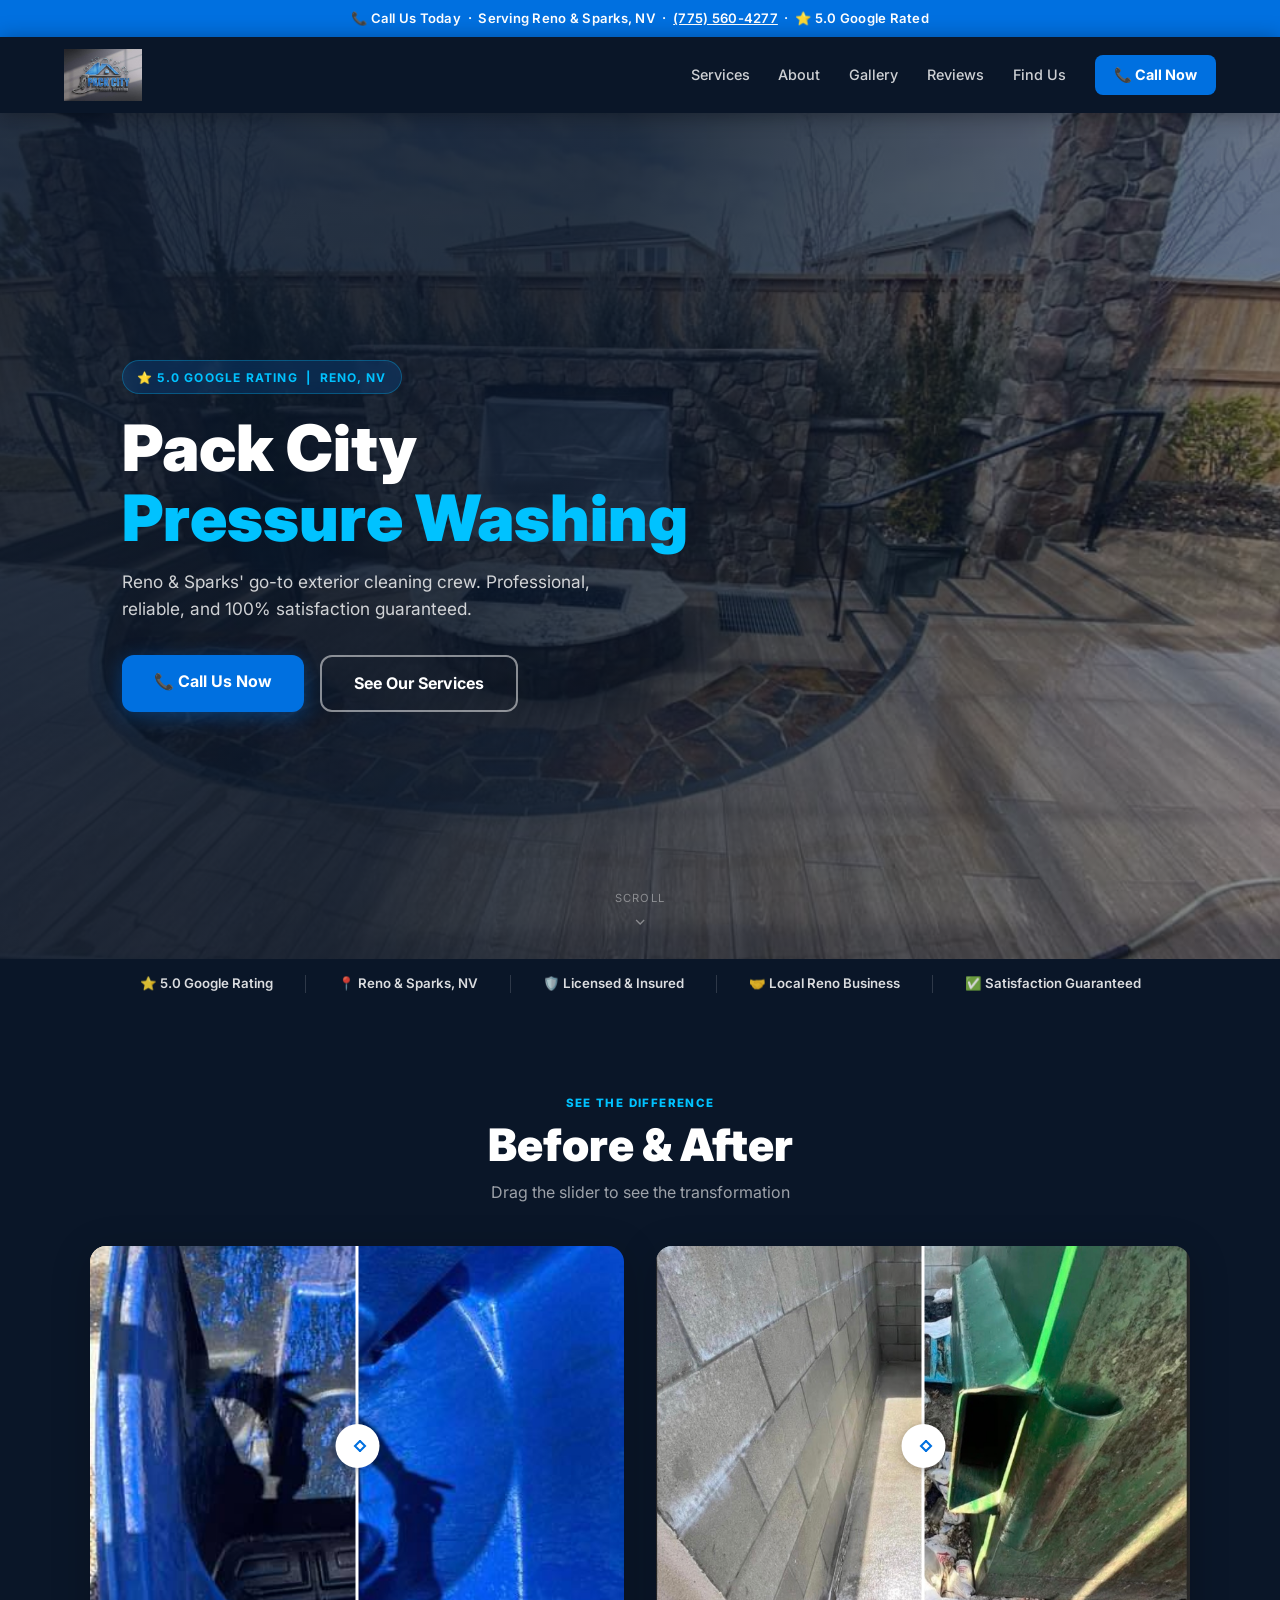
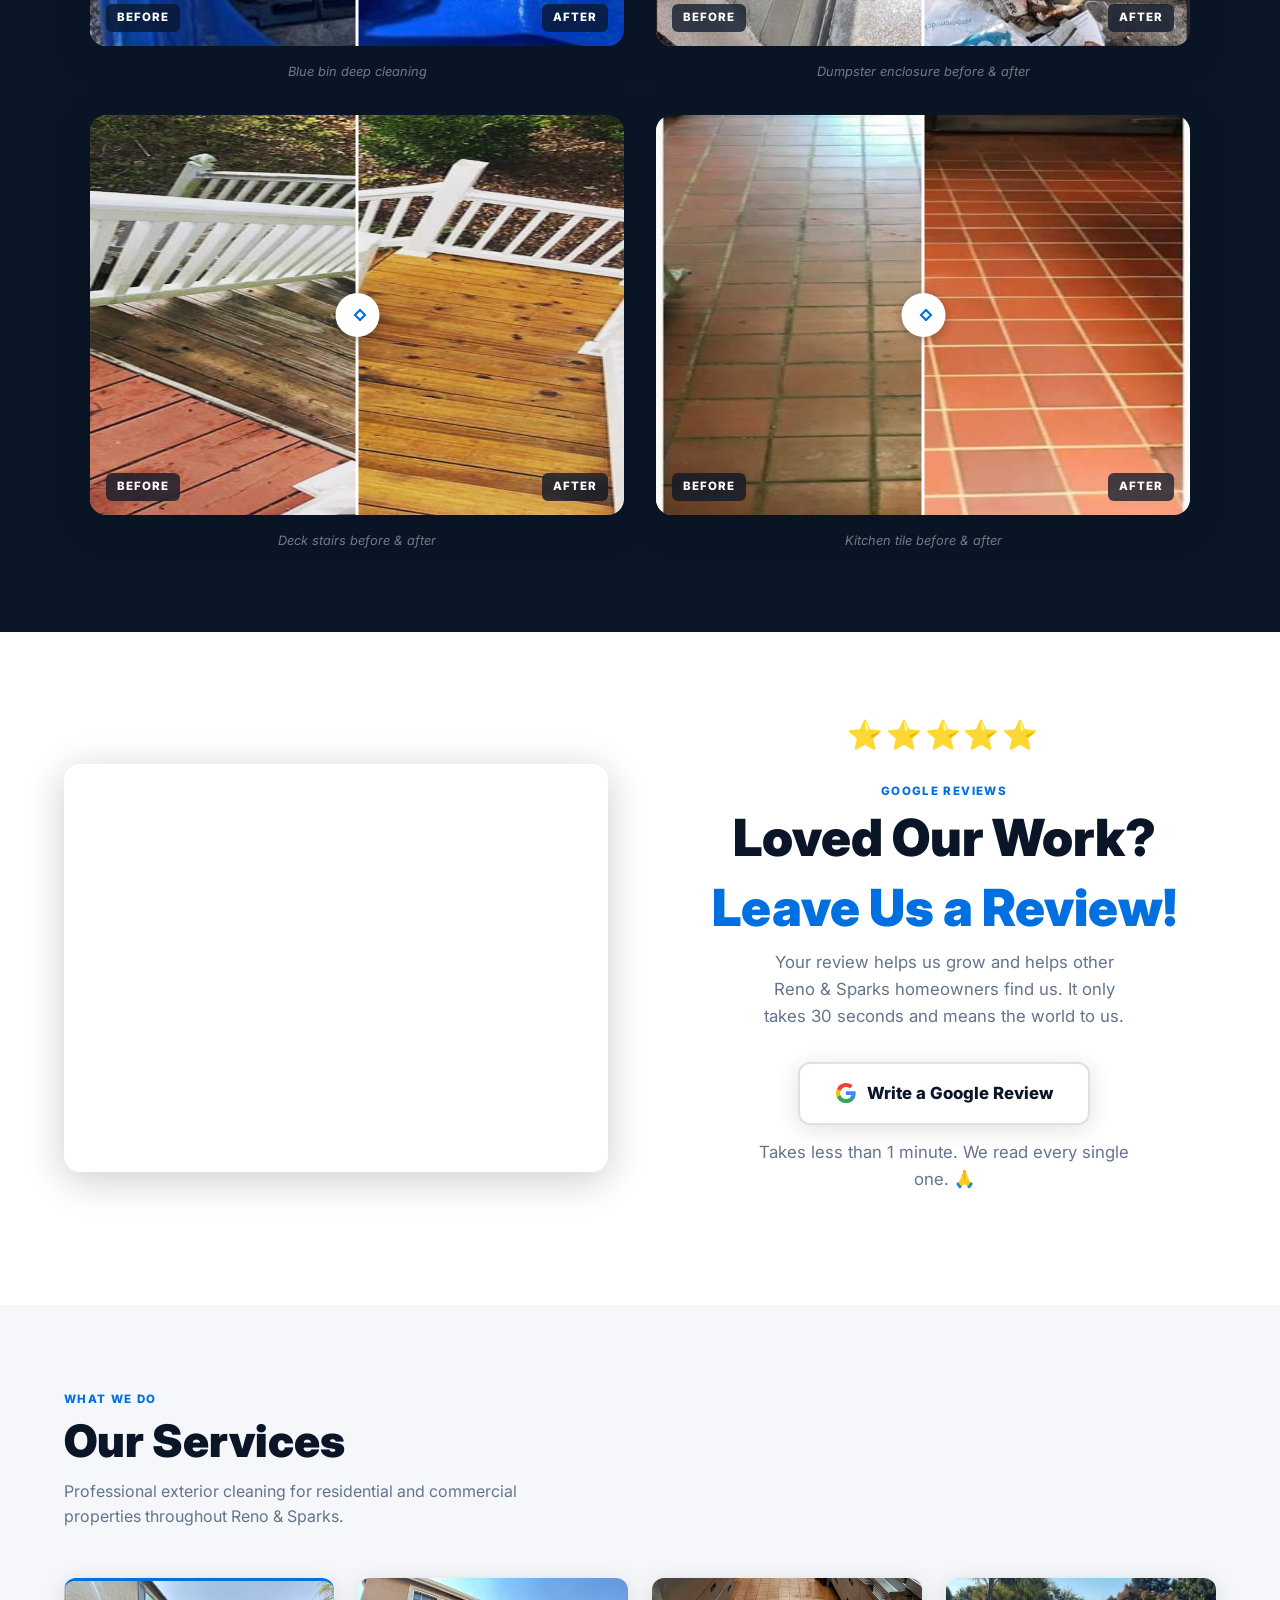
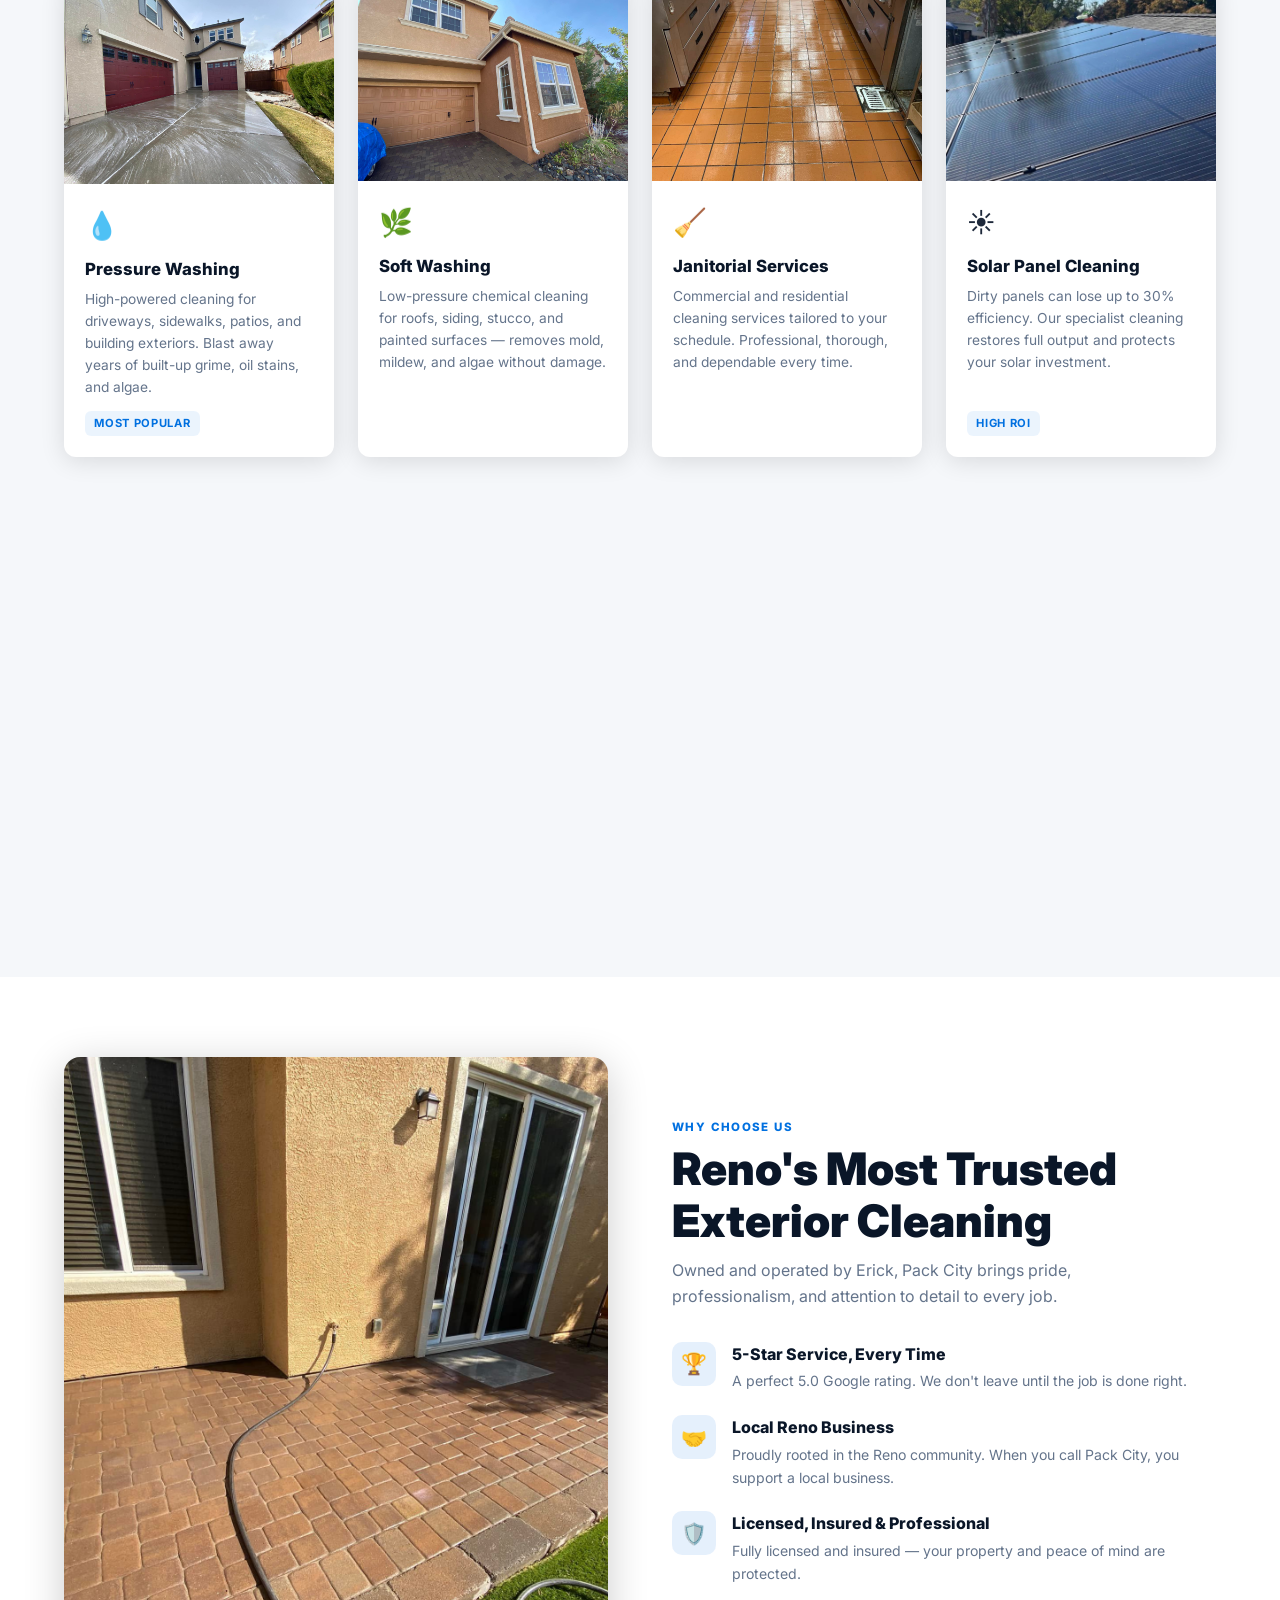
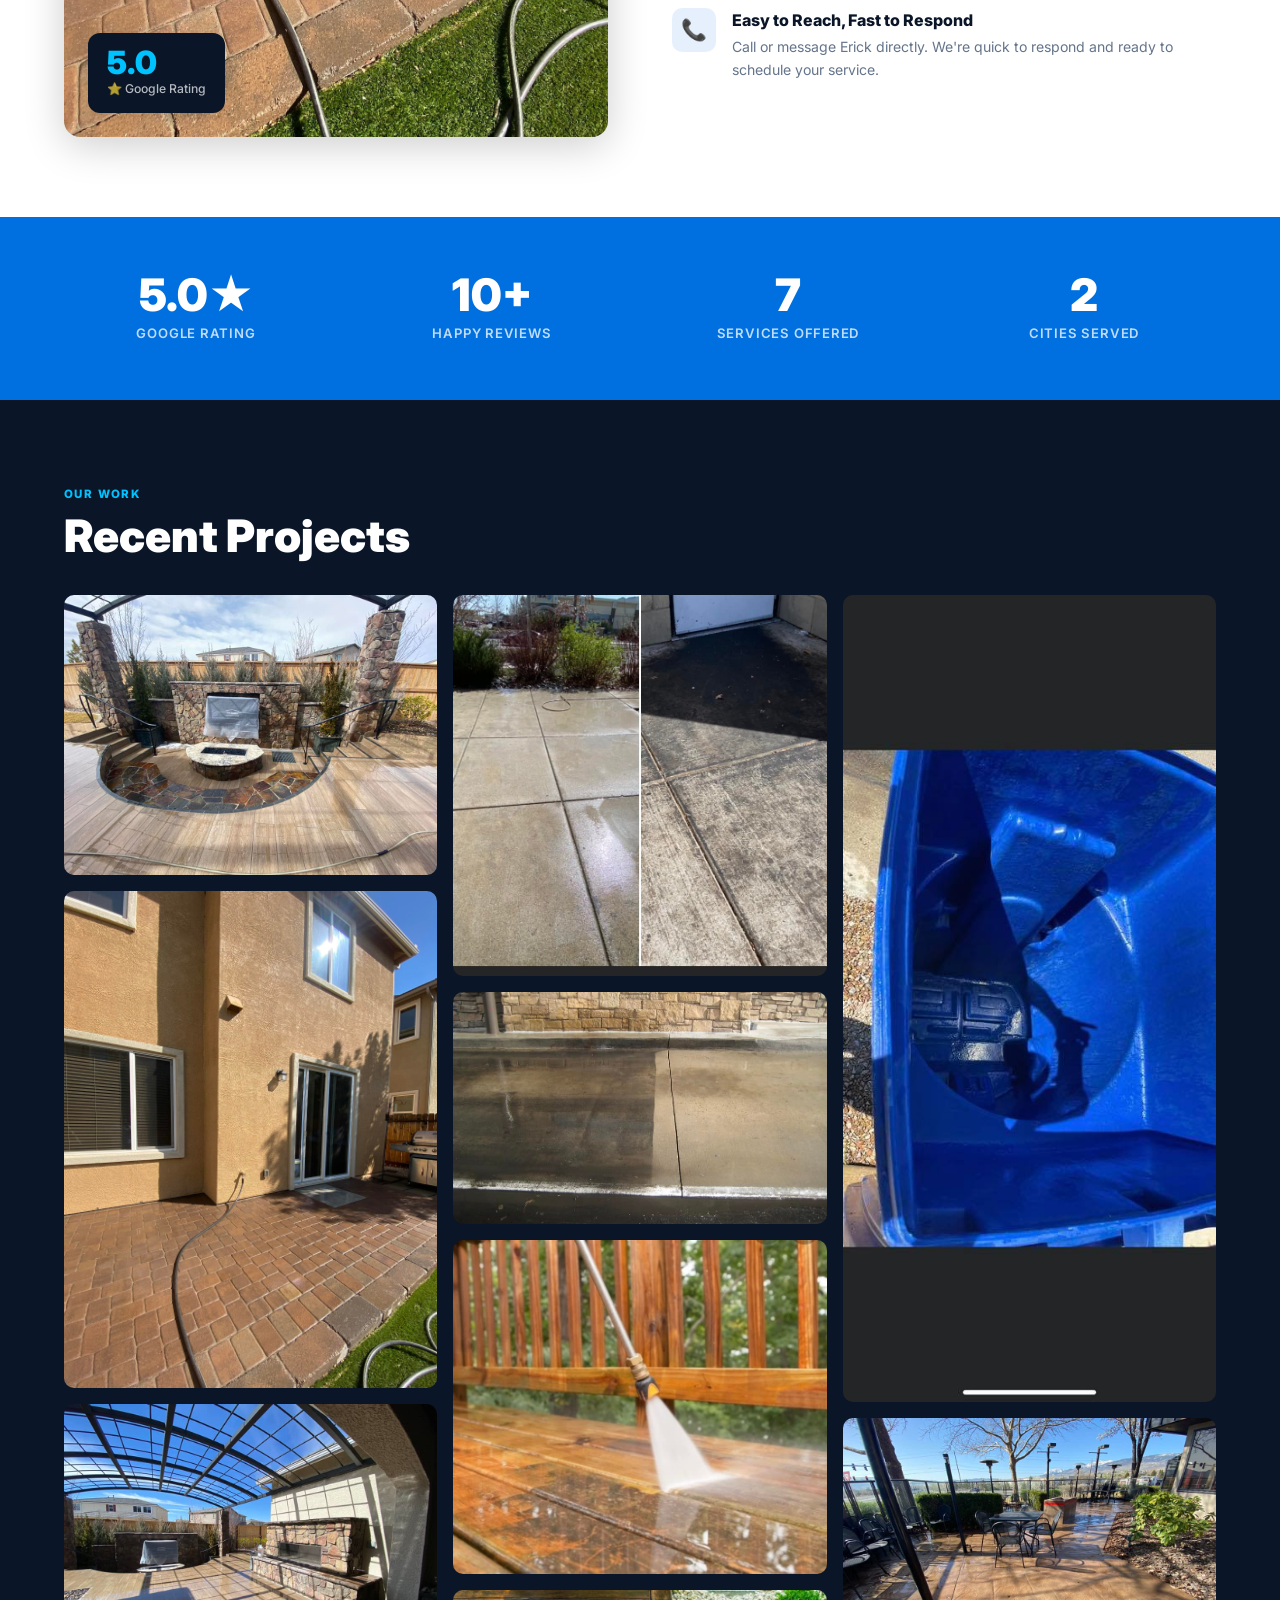
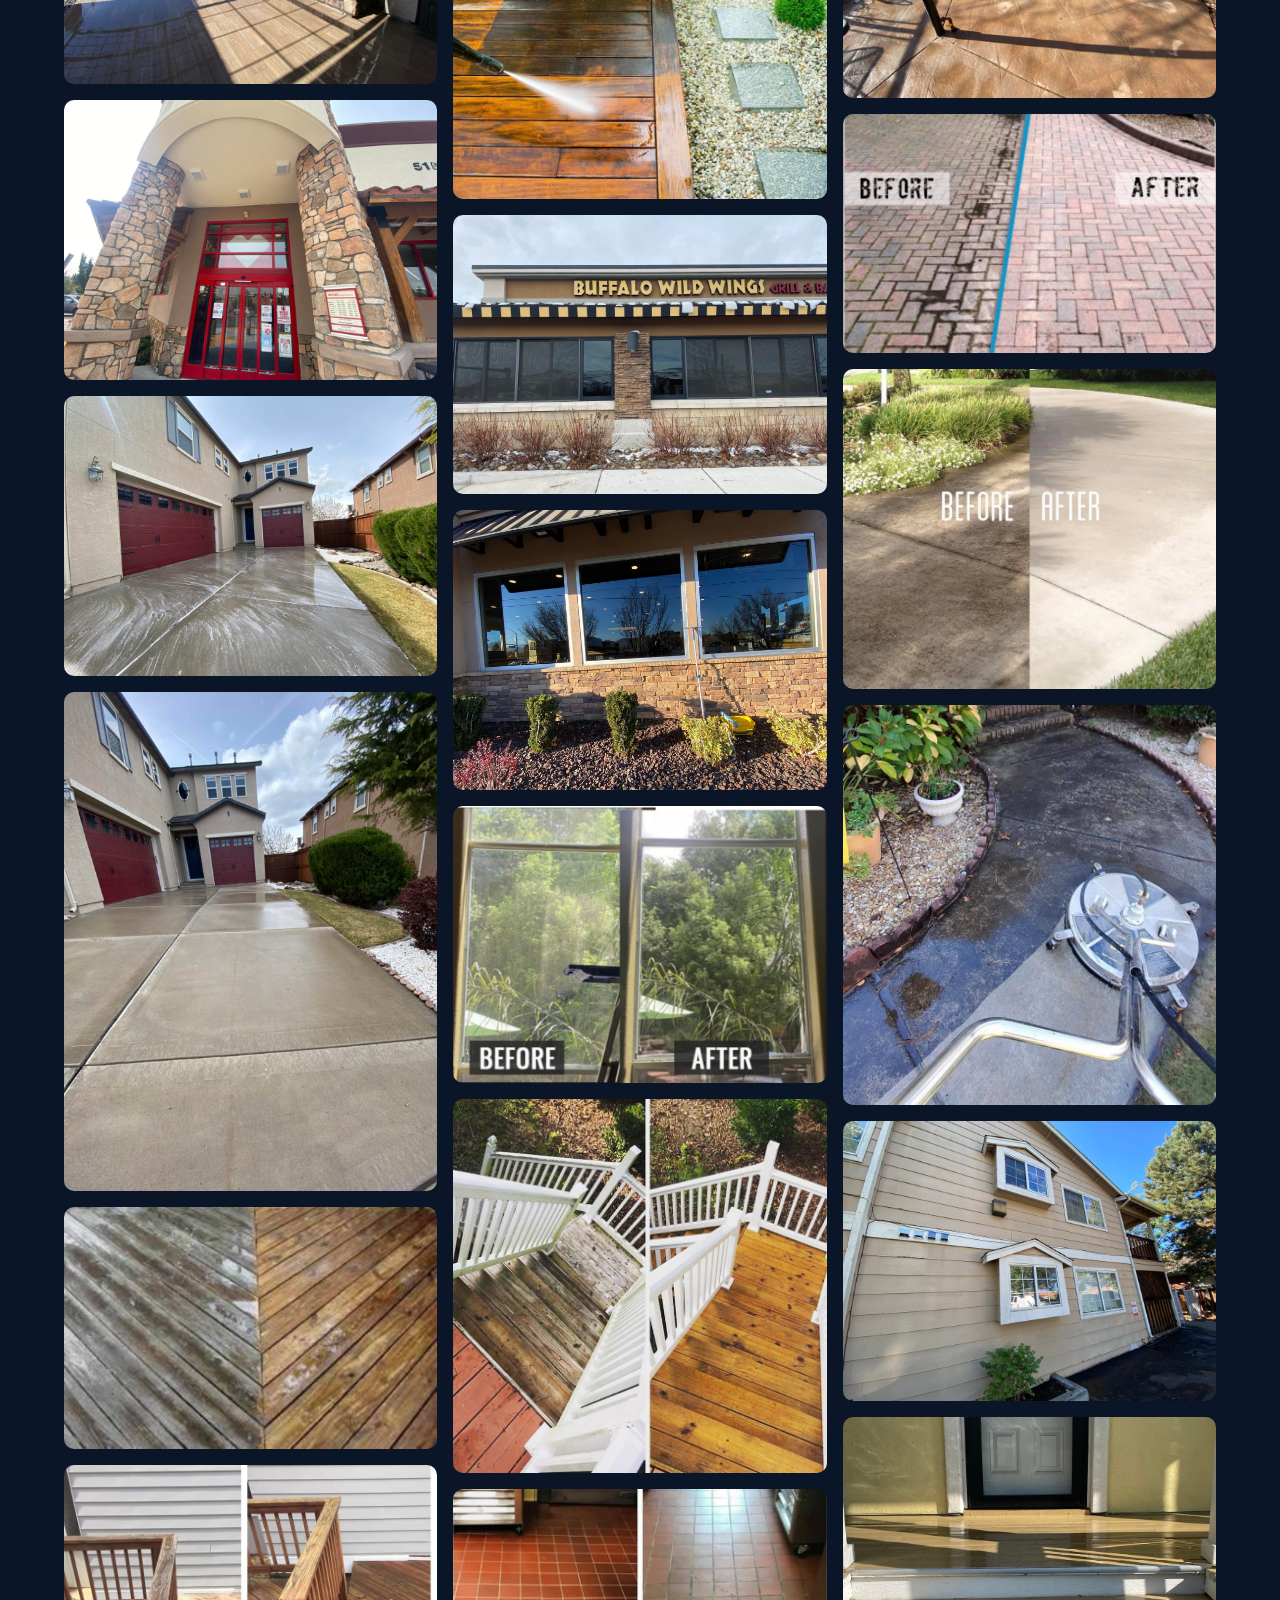
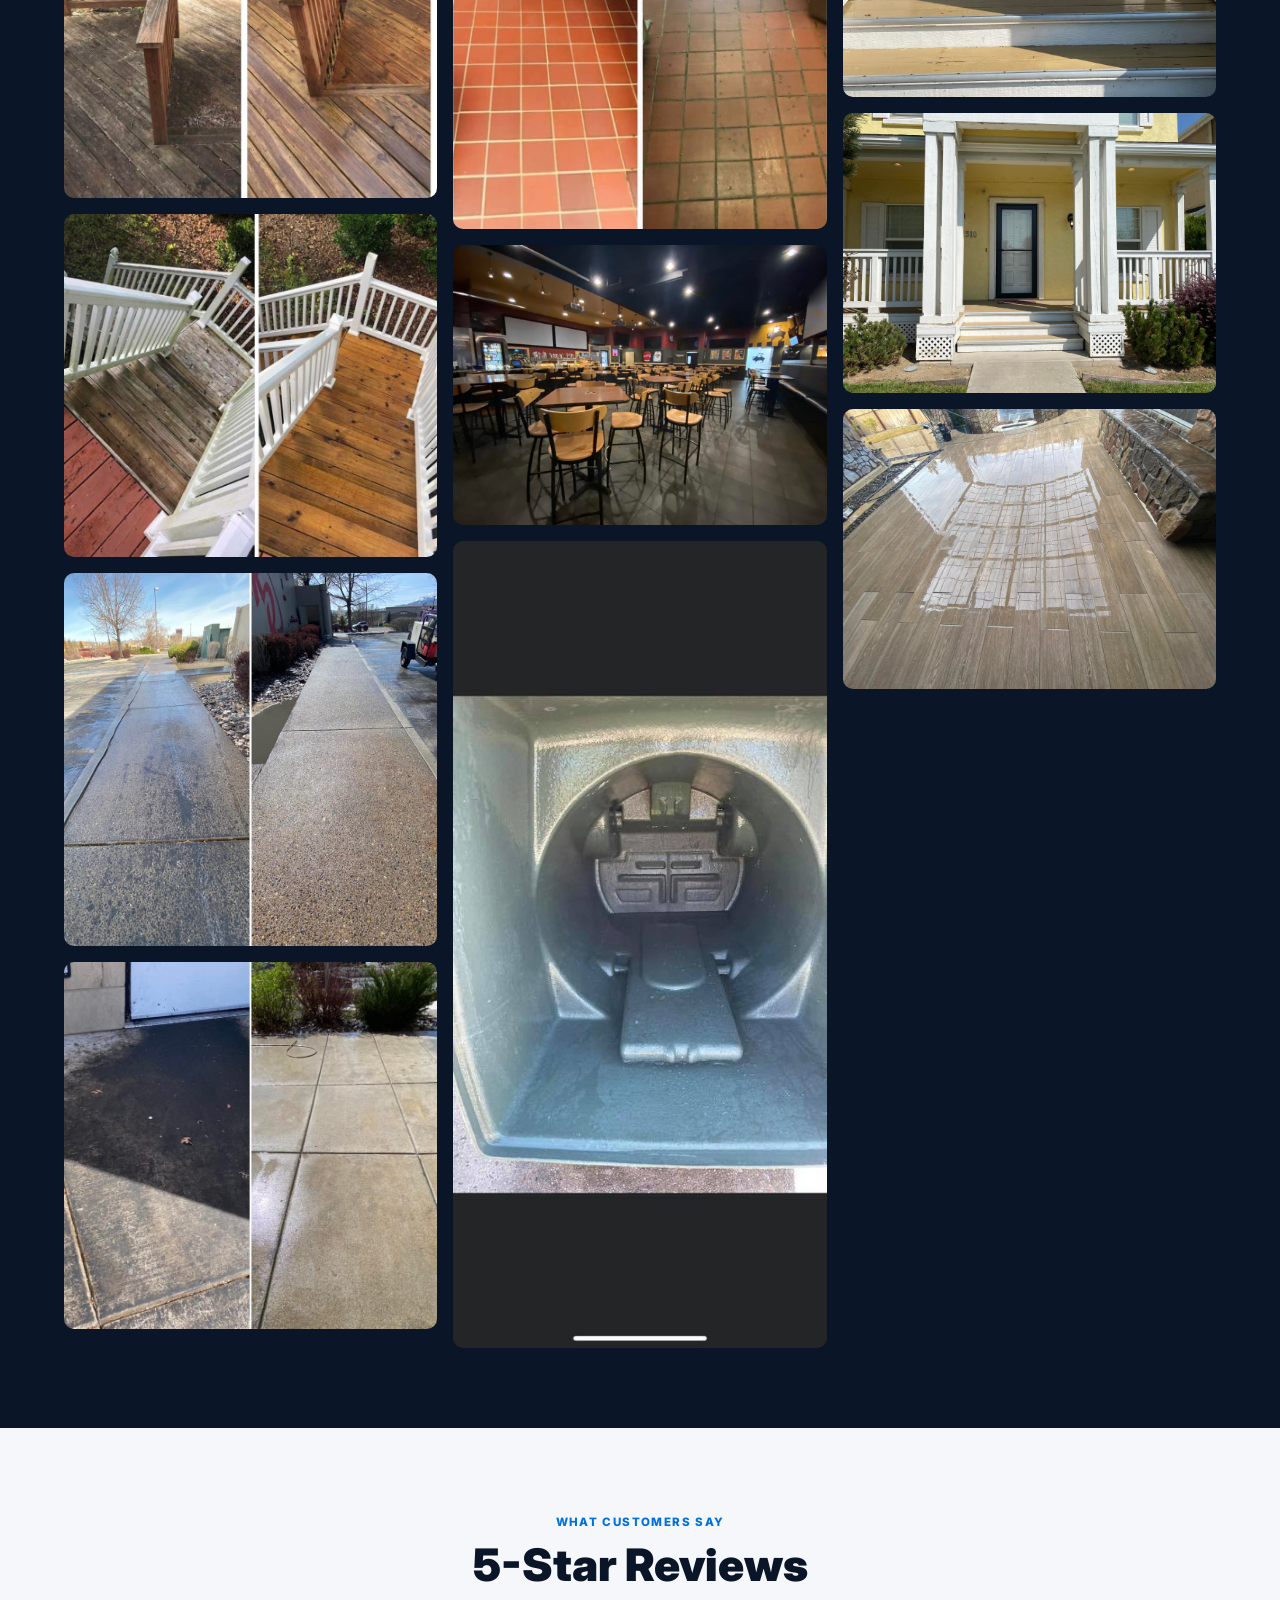
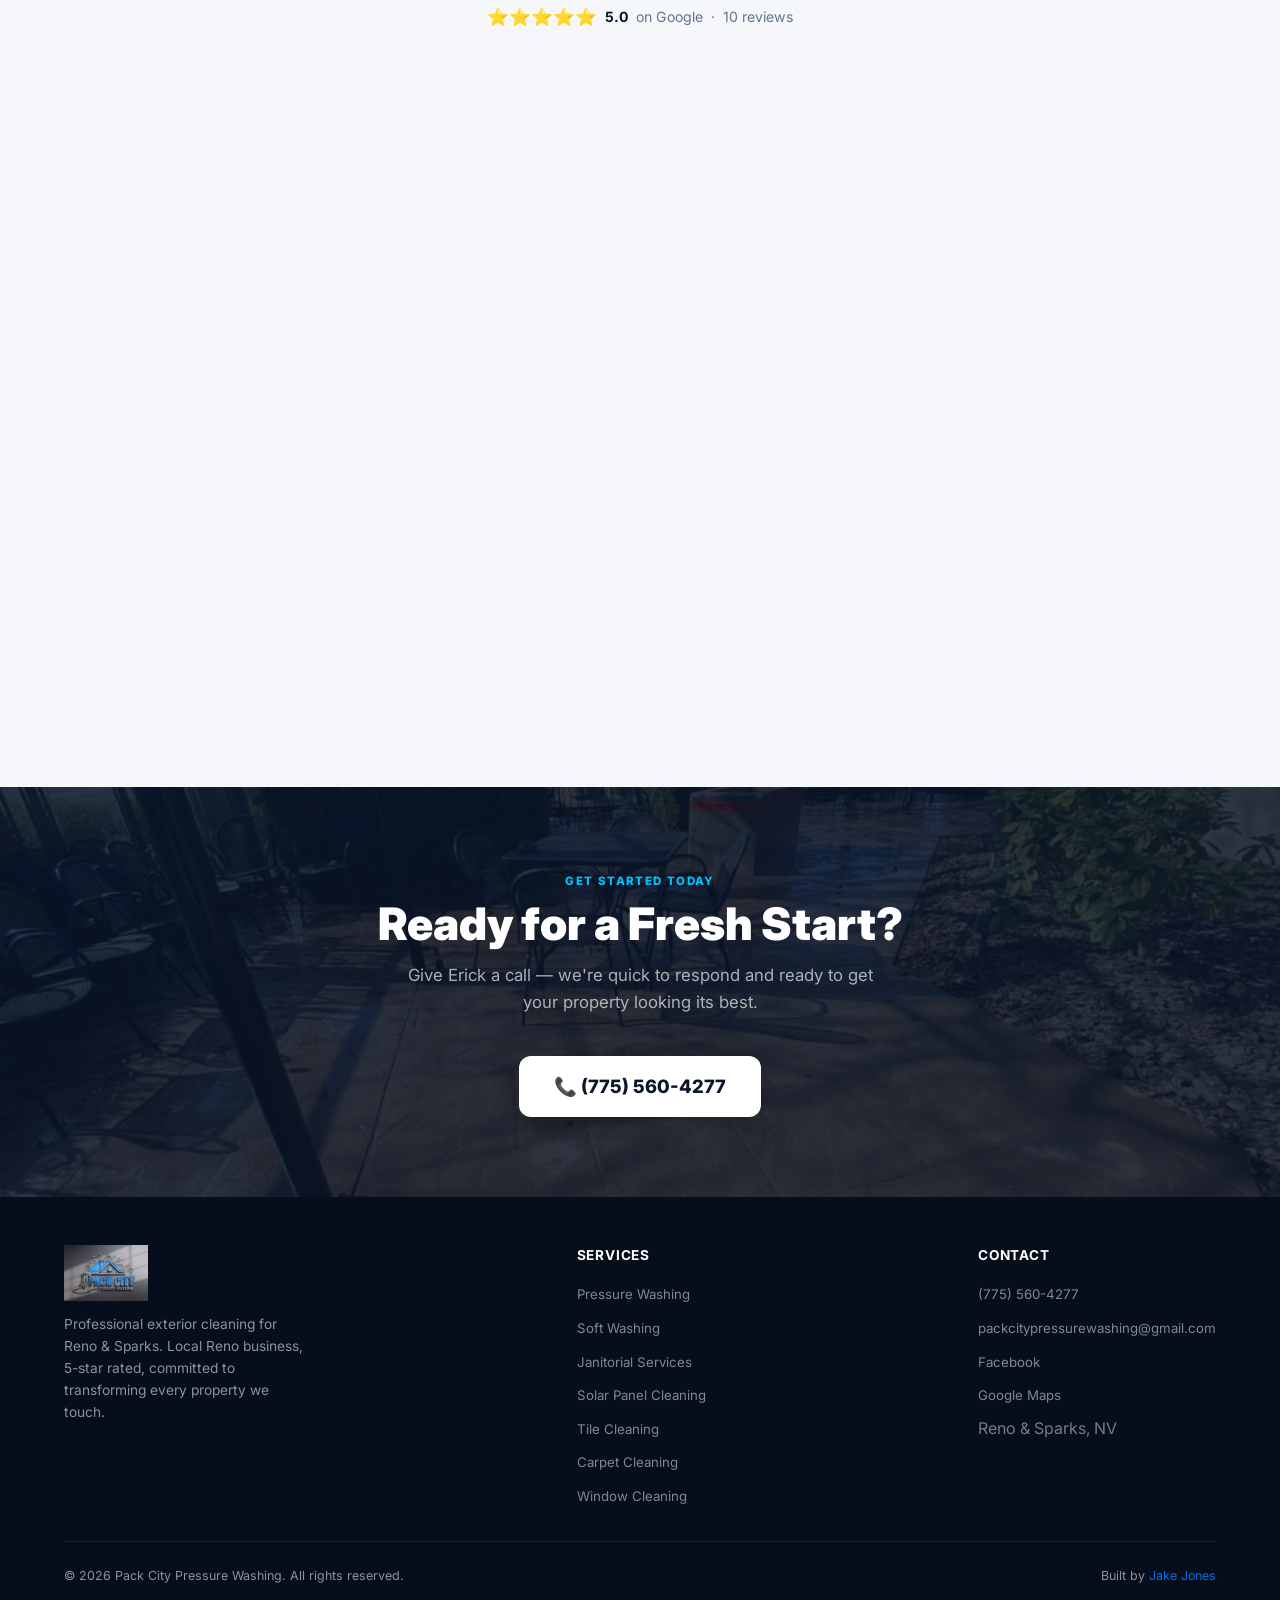
==== commit cdbe8ed0: "Fix review link, swap dumpster before/after, add email, update copyright, add Jake Jones portfolio l" ====
--- a/index.html
+++ b/index.html
@@ -296,8 +296,8 @@
     <!-- Black bin slider -->
     <div>
       <div class="ba-container" id="ba2">
-        <img class="ba-img" src="assets/PACK-CITY 39.jpg" alt="Before" />
-        <img class="ba-img ba-after-img" id="ba2-after" src="assets/PACK-CITY 38.jpg" alt="After" />
+        <img class="ba-img" src="assets/PACK-CITY 38.jpg" alt="Before" />
+        <img class="ba-img ba-after-img" id="ba2-after" src="assets/PACK-CITY 39.jpg" alt="After" />
         <div class="ba-divider" id="ba2-div"><div class="ba-btn"><svg viewBox="0 0 24 24" fill="none" stroke="#0070e0" stroke-width="2.5" stroke-linecap="round"><polyline points="15 18 9 12 15 6"/><polyline points="9 18 15 12 9 6" transform="translate(6,0)"/></svg></div></div>
         <div class="ba-labels"><div class="ba-label">Before</div><div class="ba-label">After</div></div>
         <input type="range" class="ba-range" id="ba2-range" min="0" max="100" value="50" />
@@ -350,7 +350,7 @@
       <h2 class="sec-title" style="color:var(--blue);margin-bottom:.75rem">Leave Us a Review!</h2>
       <p>Your review helps us grow and helps other Reno &amp; Sparks homeowners find us. It only takes 30 seconds and means the world to us.</p>
       <a
-        href="https://www.google.com/maps/search/Pack+City+Pressure+Washing+Reno+NV"
+        href="https://www.google.com/maps/place/?cid=13536468850740121917"
         target="_blank"
         rel="noopener"
         class="btn-review">
@@ -636,6 +636,7 @@
       <h4>Contact</h4>
       <ul>
         <li><a href="tel:+17755604277">(775) 560-4277</a></li>
+        <li><a href="mailto:packcitypressurewashing@gmail.com">packcitypressurewashing@gmail.com</a></li>
         <li><a href="https://www.facebook.com/PackCityPressureWashing/" target="_blank" rel="noopener">Facebook</a></li>
         <li><a href="#maps">Google Maps</a></li>
         <li><span style="color:rgba(255,255,255,.45)">Reno &amp; Sparks, NV</span></li>
@@ -643,8 +644,8 @@
     </div>
   </div>
   <div class="footer-bot">
-    <span>© 2025 Pack City Pressure Washing. All rights reserved.</span>
-    <span>Built by <a href="#">Jake Jones</a></span>
+    <span>© 2026 Pack City Pressure Washing. All rights reserved.</span>
+    <span>Built by <a href="https://www.jjstudiowd.com/" target="_blank" rel="noopener">Jake Jones</a></span>
   </div>
 </footer>
 
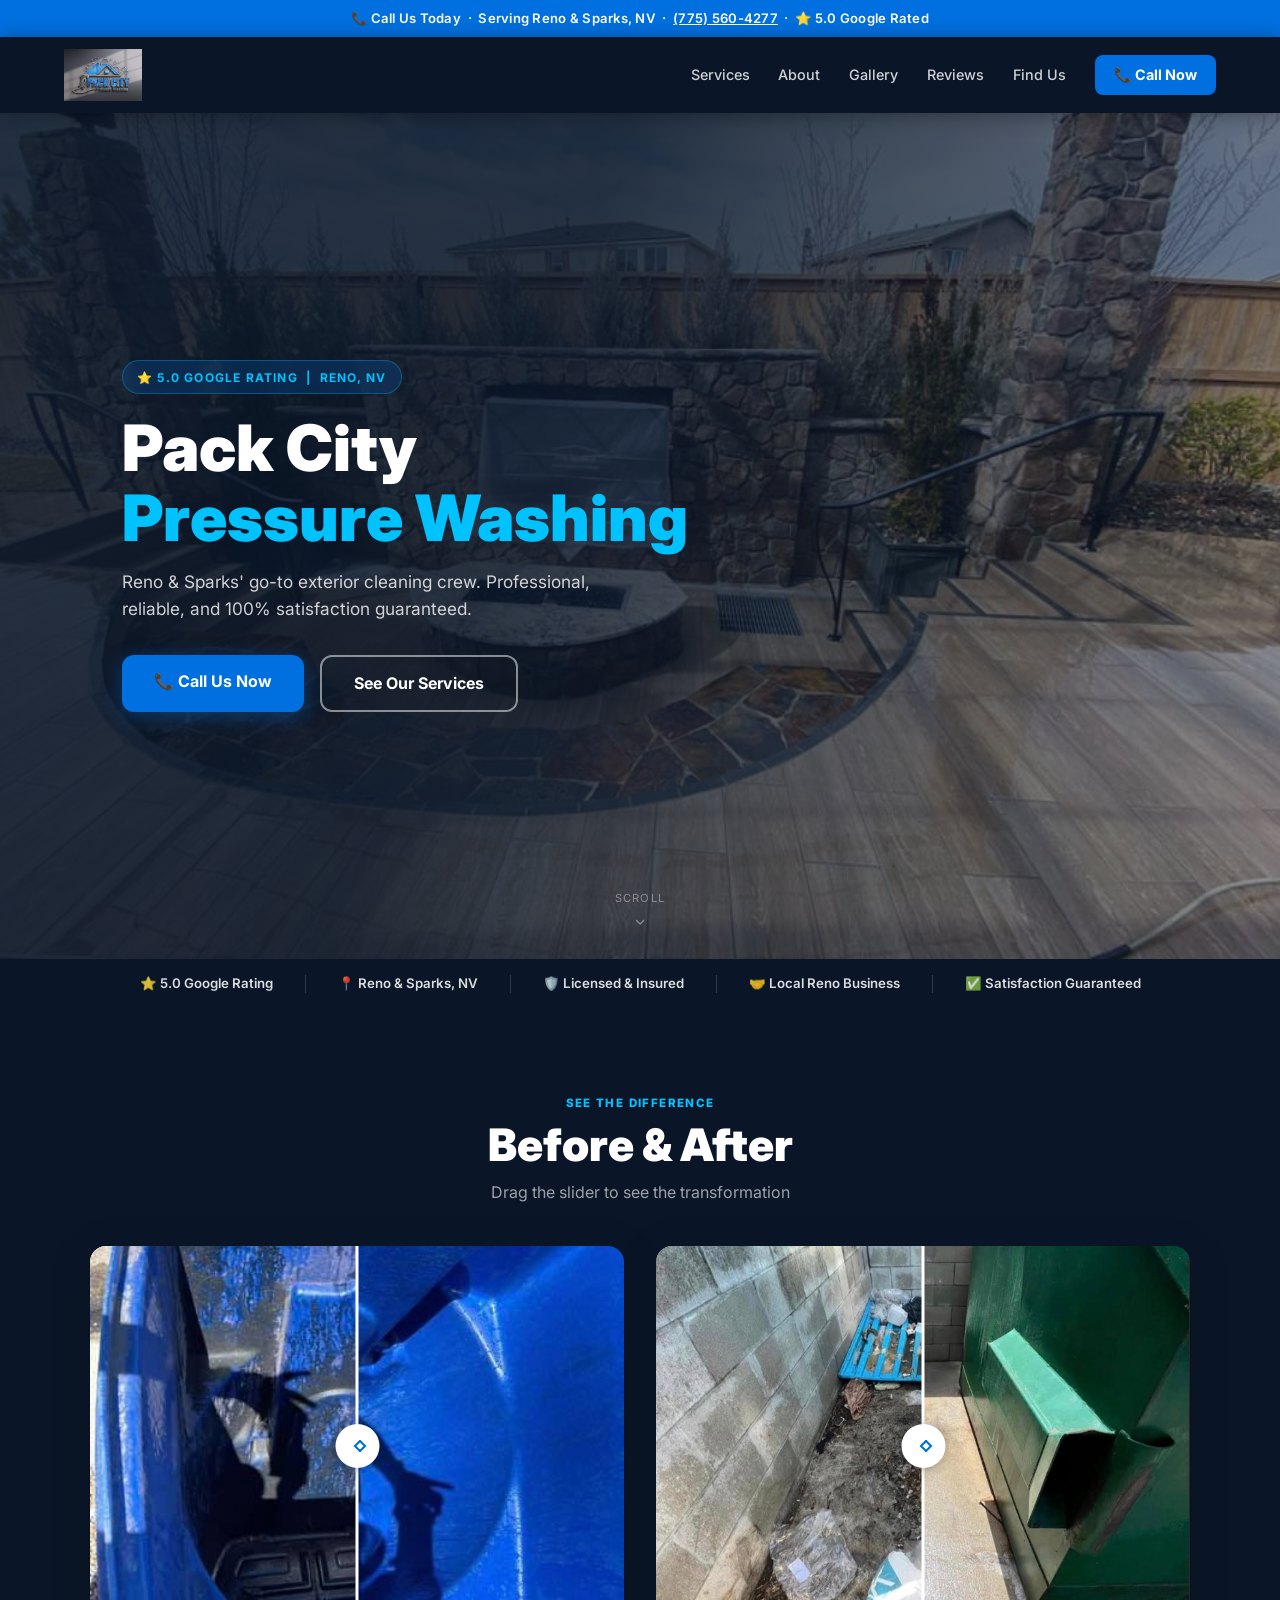
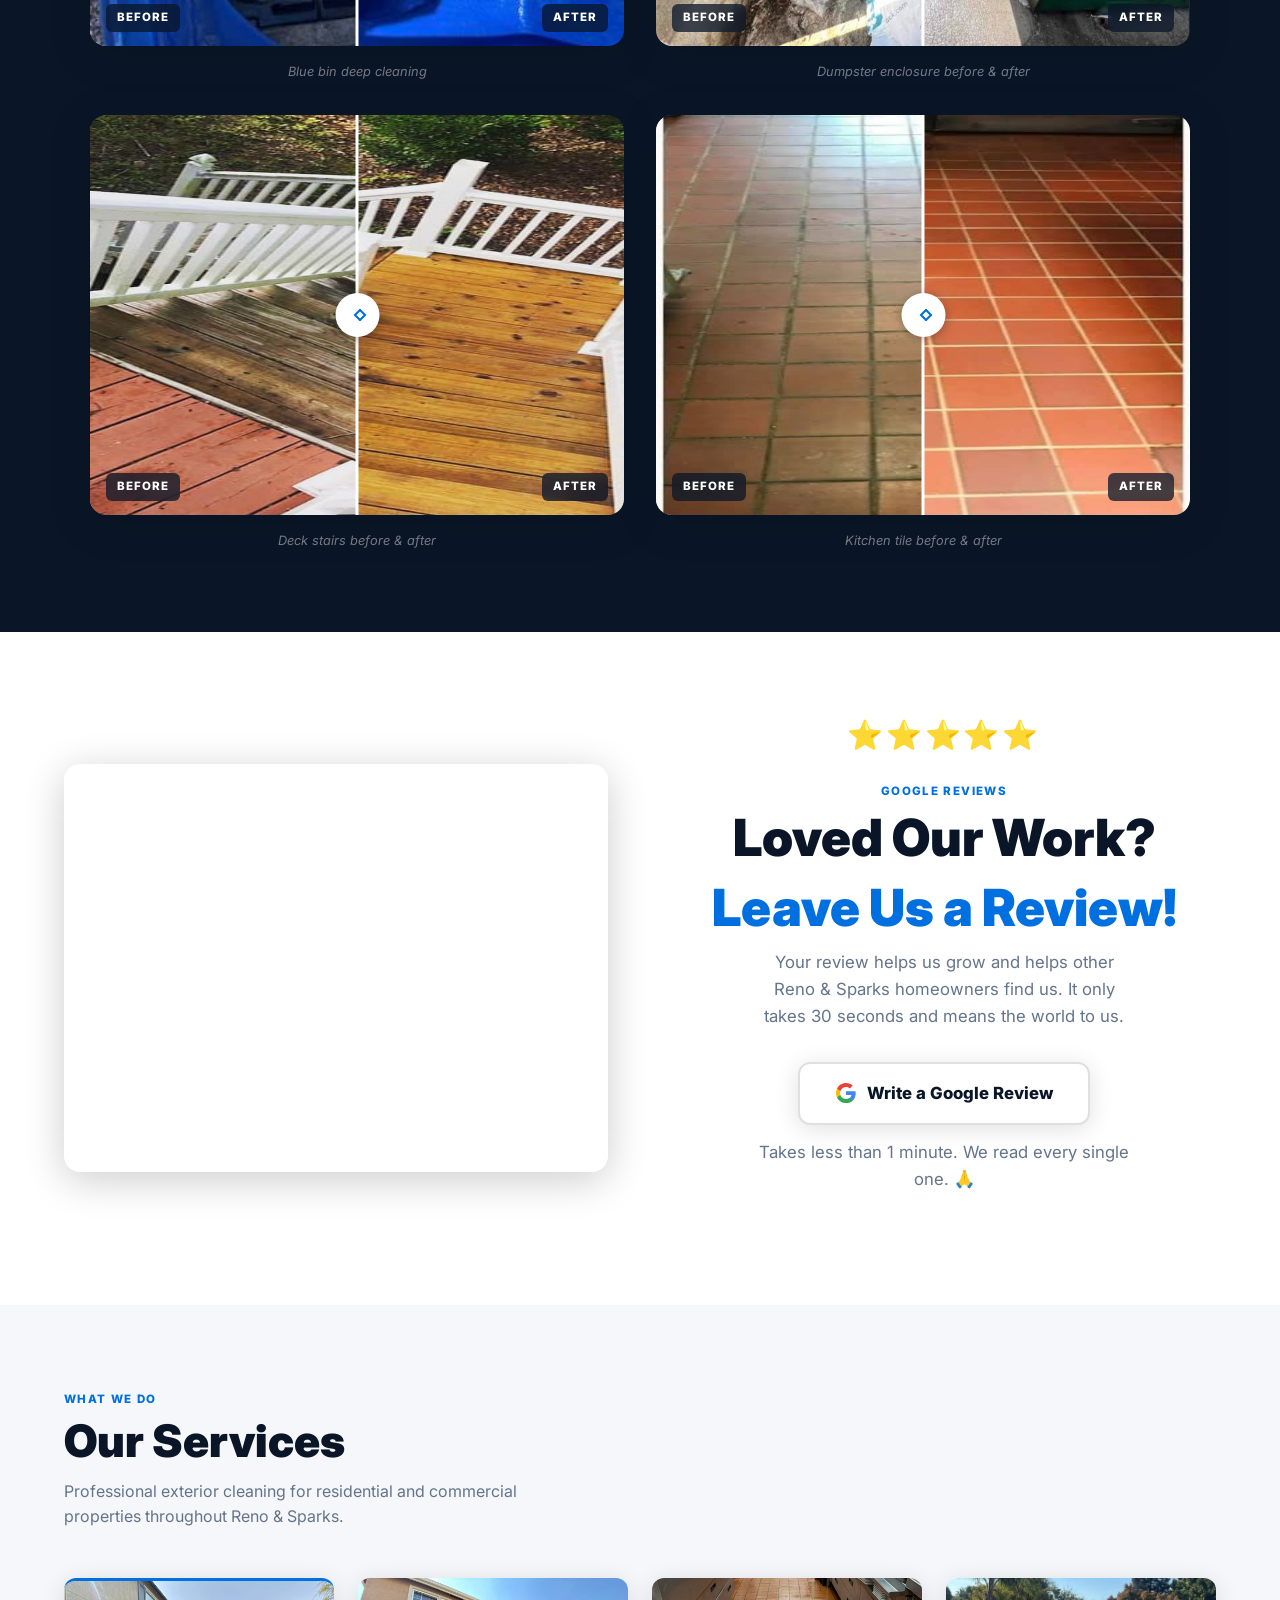
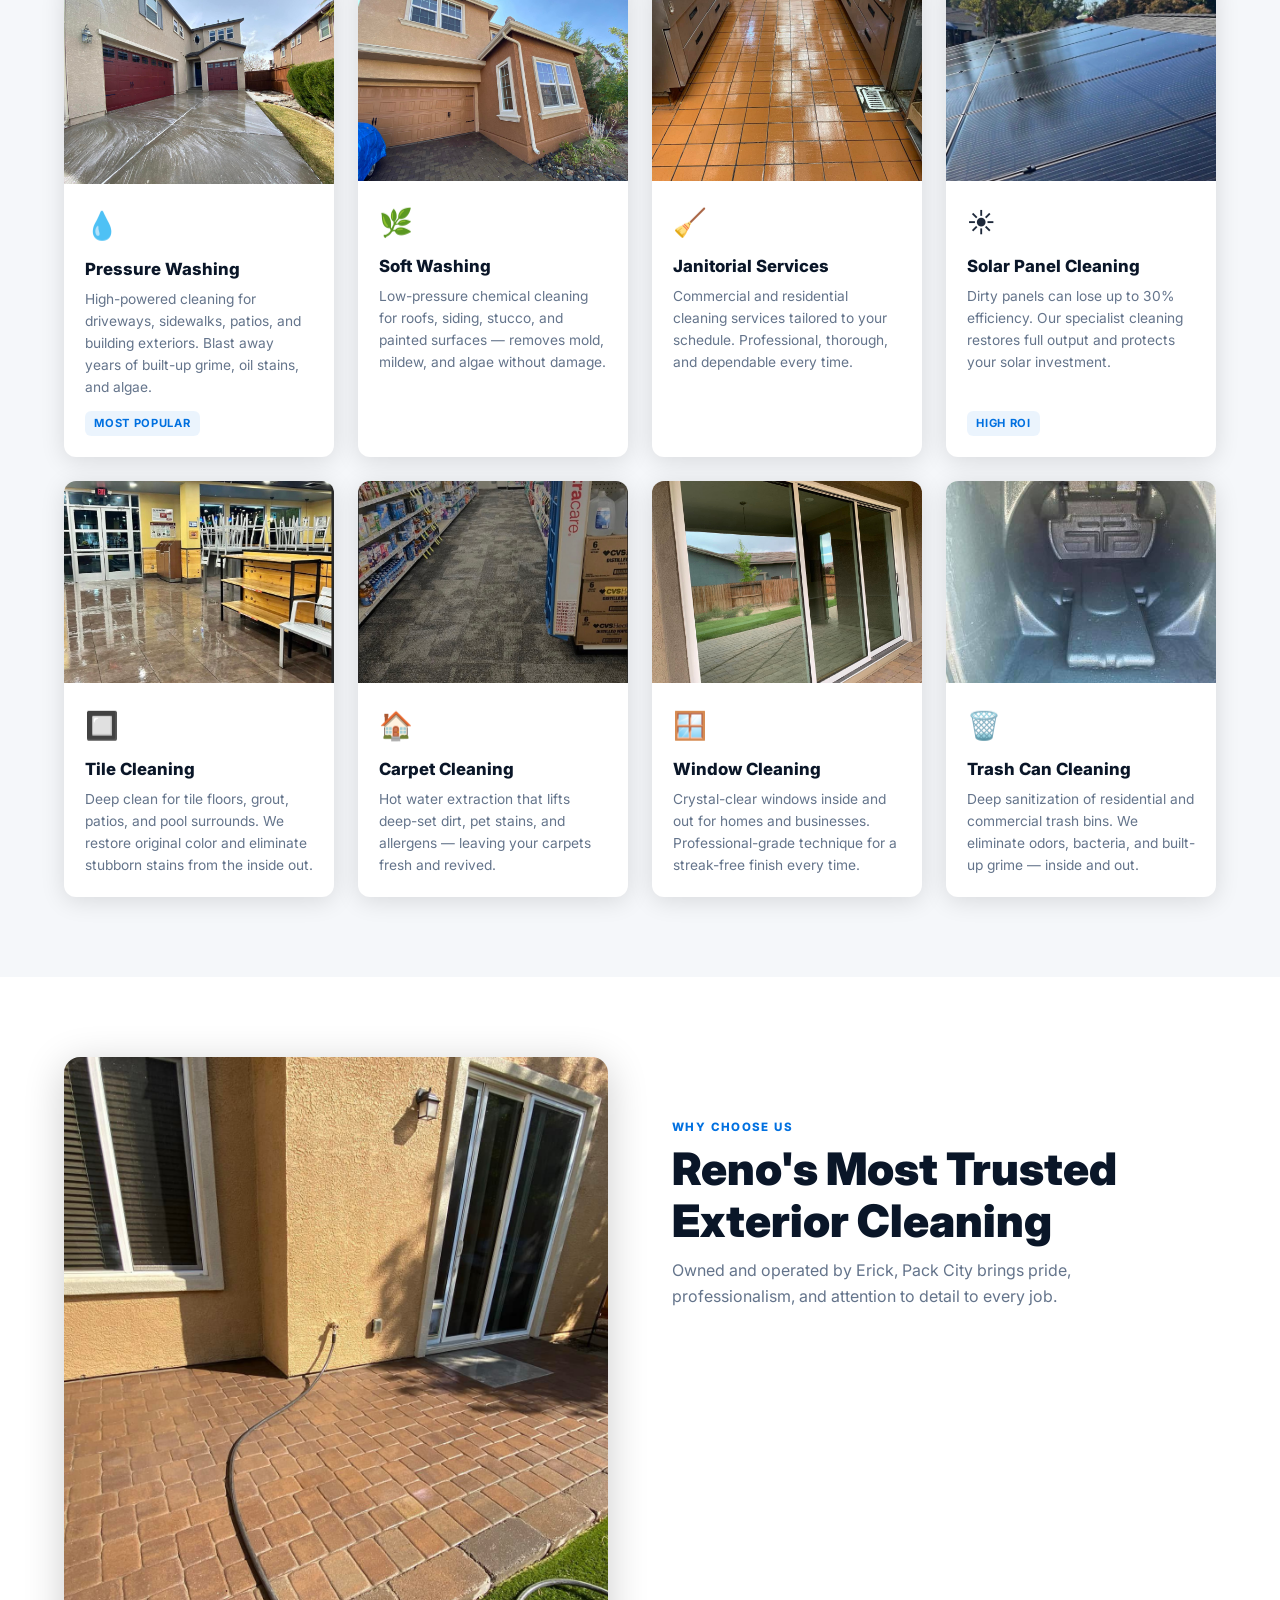
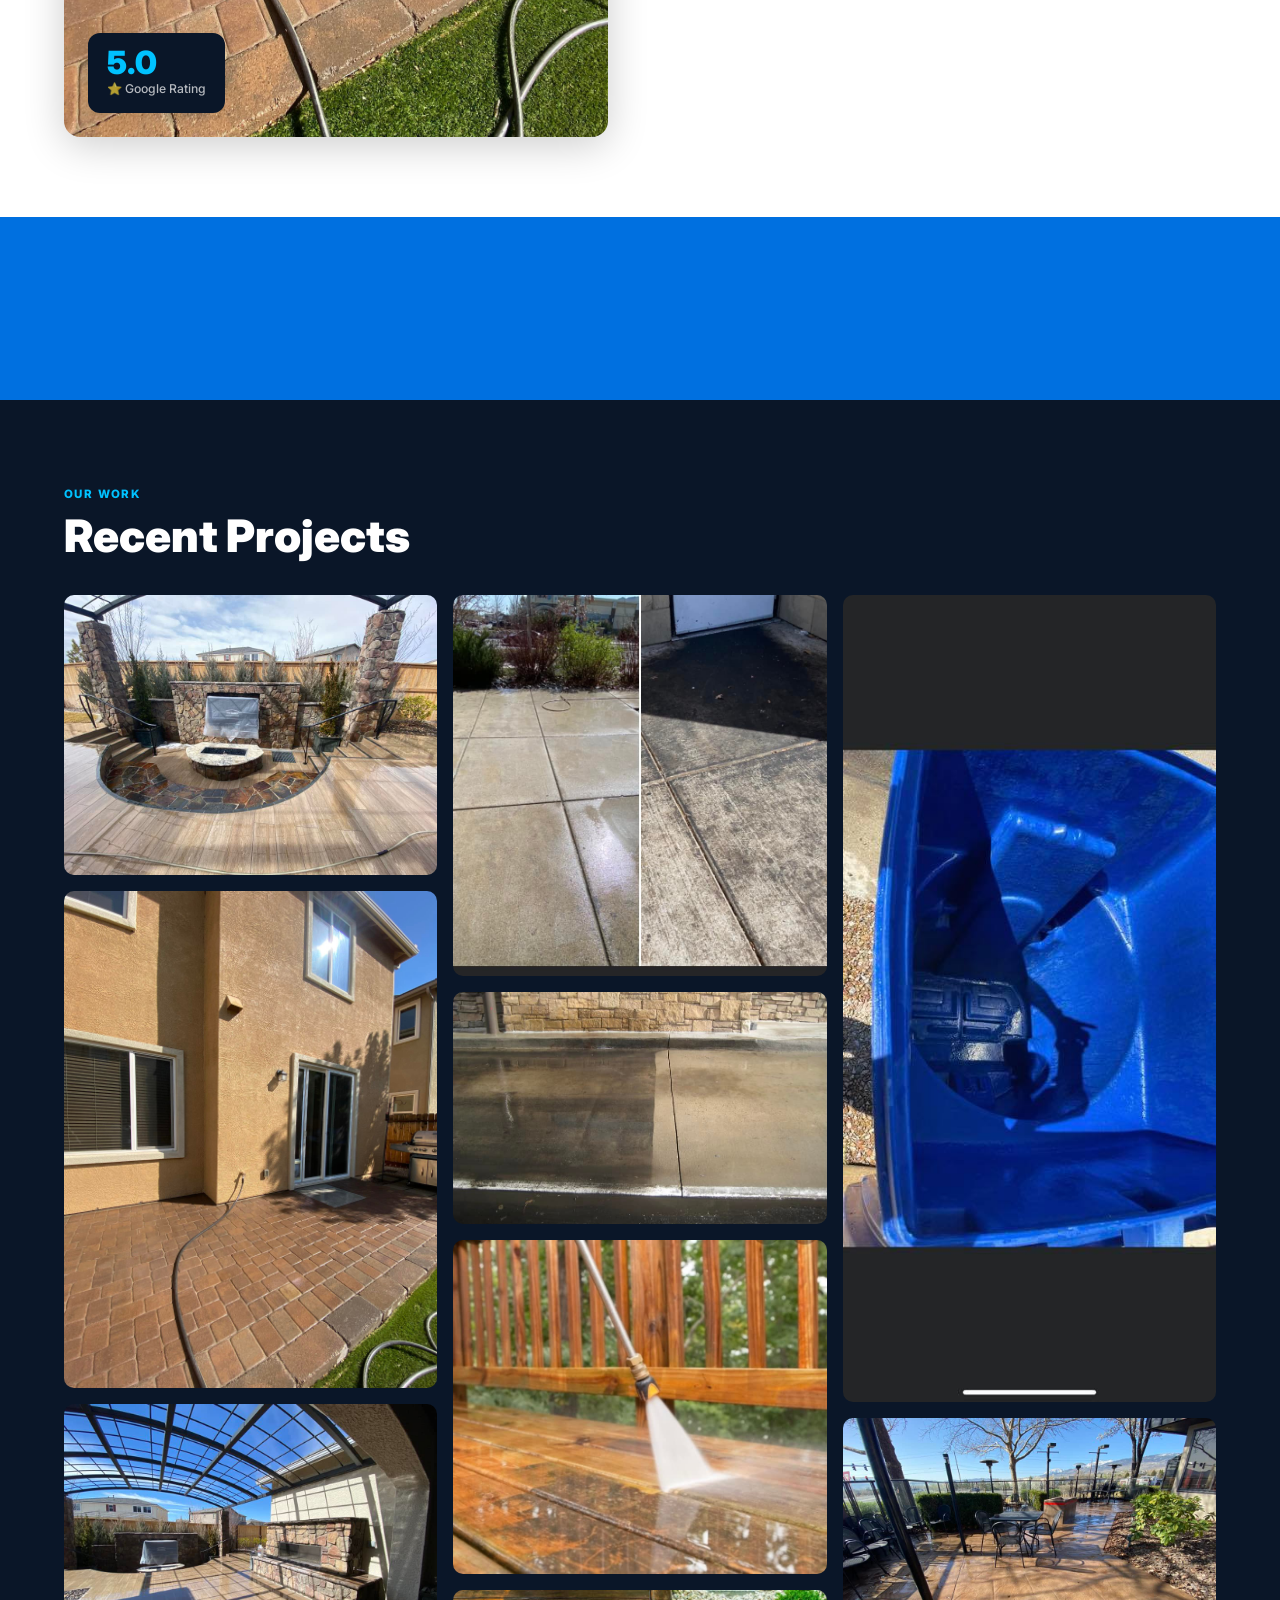
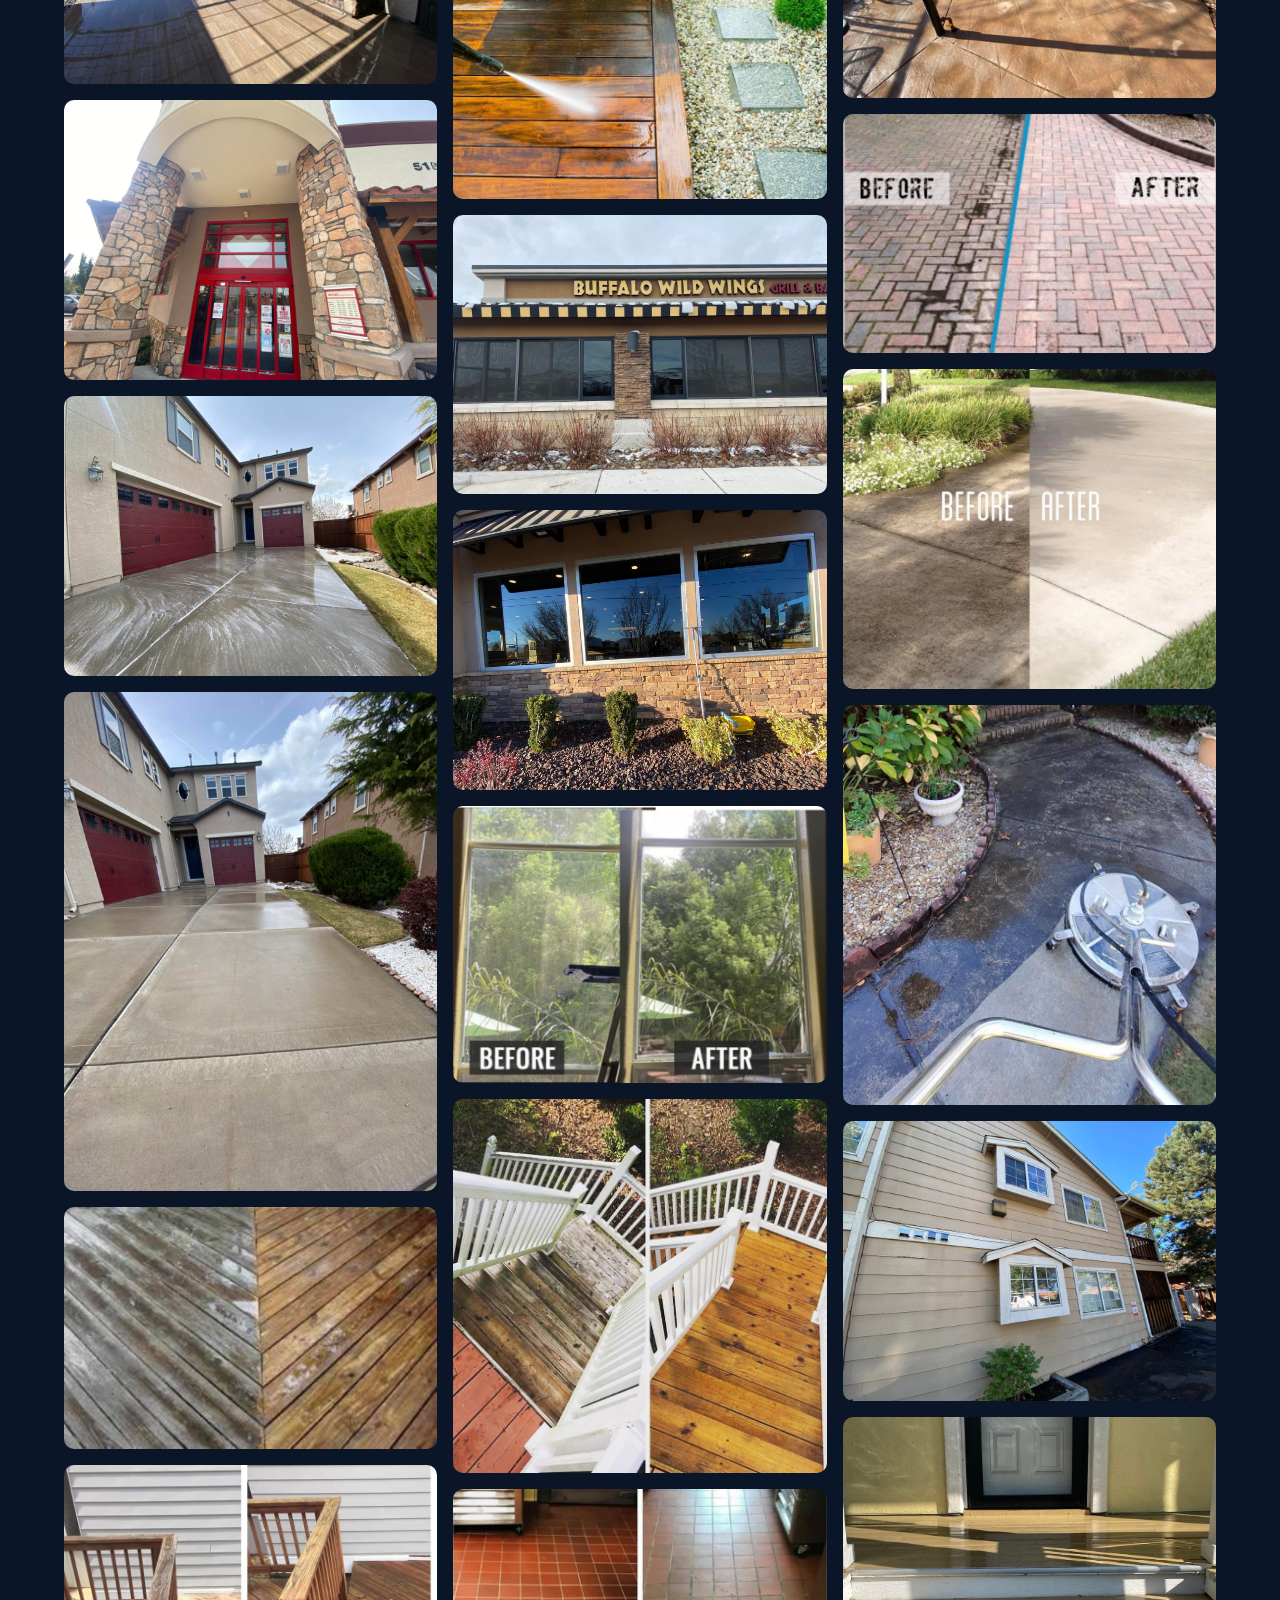
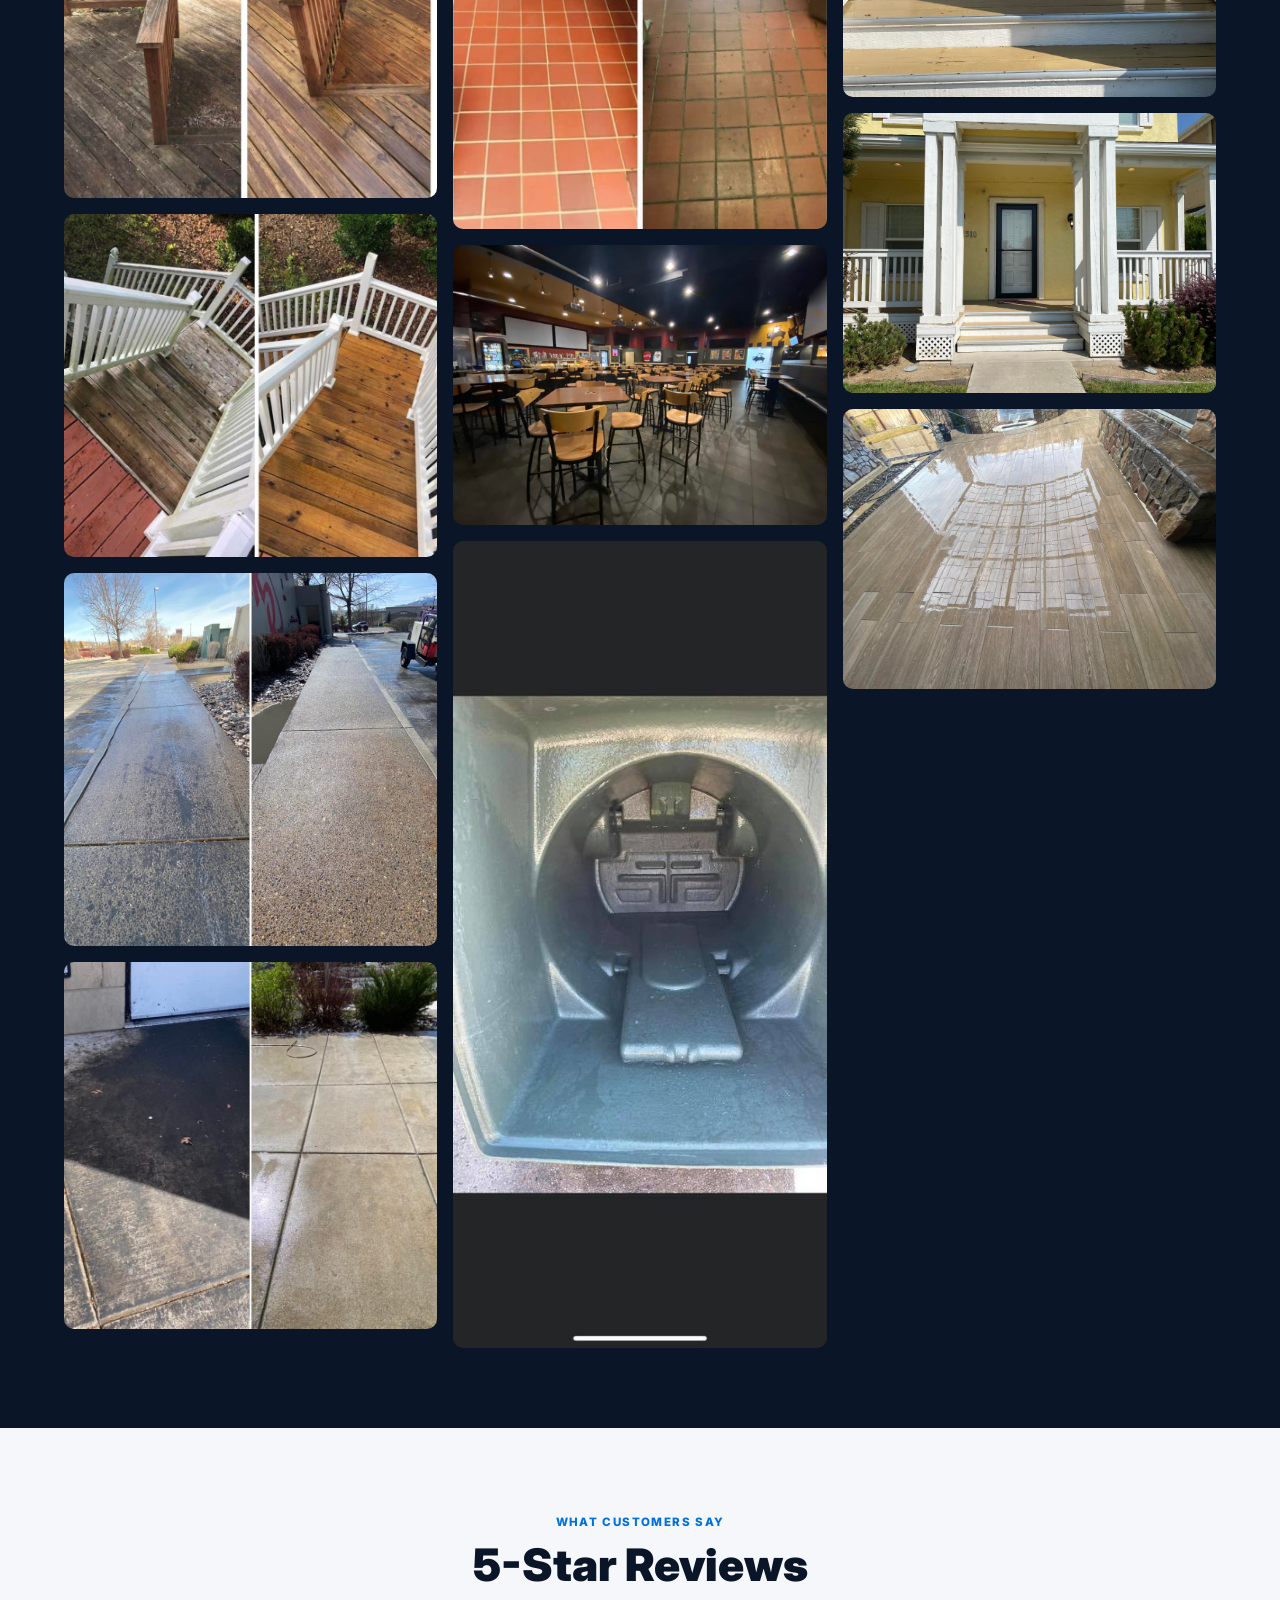
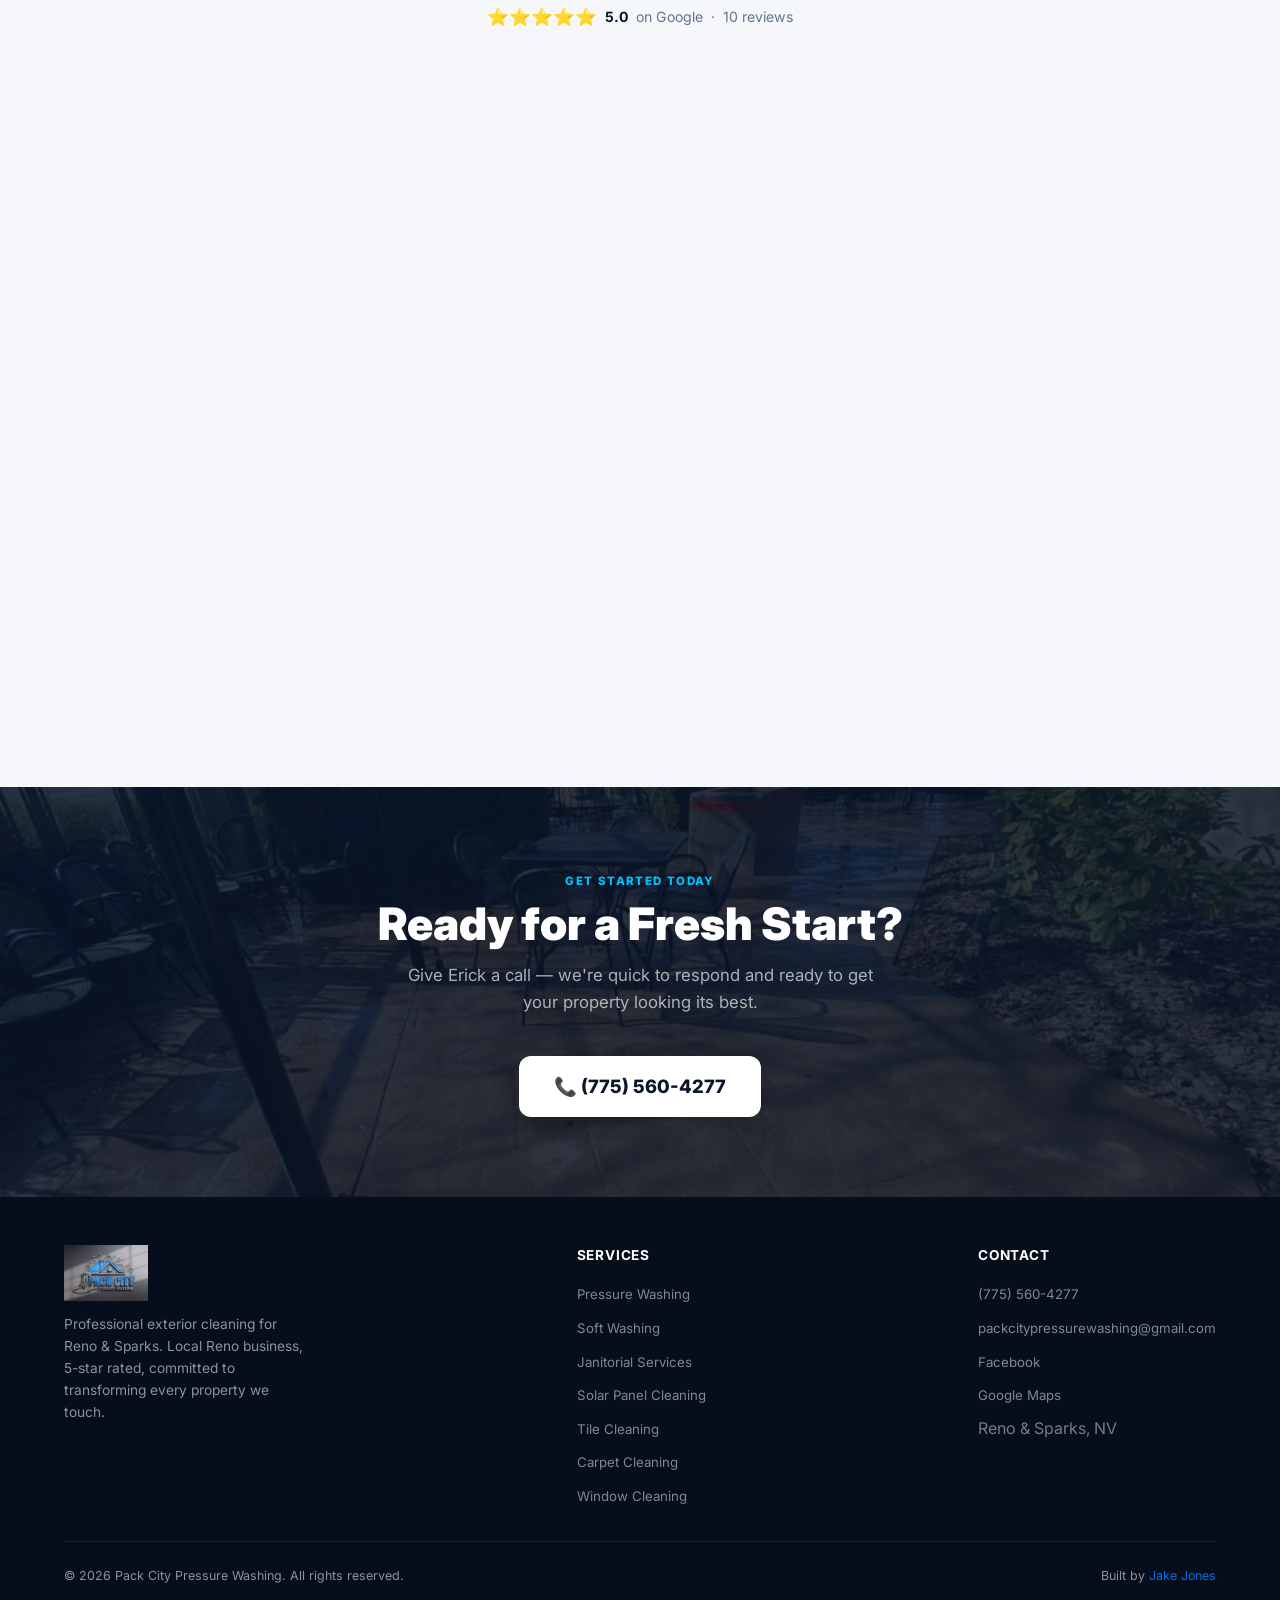
==== commit 11f7cde0: "Fix dumpster enclosure before/after slider — images were swapped" ====
--- a/index.html
+++ b/index.html
@@ -296,8 +296,8 @@
     <!-- Black bin slider -->
     <div>
       <div class="ba-container" id="ba2">
-        <img class="ba-img" src="assets/PACK-CITY 38.jpg" alt="Before" />
-        <img class="ba-img ba-after-img" id="ba2-after" src="assets/PACK-CITY 39.jpg" alt="After" />
+        <img class="ba-img" src="assets/PACK-CITY 39.jpg" alt="Before" />
+        <img class="ba-img ba-after-img" id="ba2-after" src="assets/PACK-CITY 38.jpg" alt="After" />
         <div class="ba-divider" id="ba2-div"><div class="ba-btn"><svg viewBox="0 0 24 24" fill="none" stroke="#0070e0" stroke-width="2.5" stroke-linecap="round"><polyline points="15 18 9 12 15 6"/><polyline points="9 18 15 12 9 6" transform="translate(6,0)"/></svg></div></div>
         <div class="ba-labels"><div class="ba-label">Before</div><div class="ba-label">After</div></div>
         <input type="range" class="ba-range" id="ba2-range" min="0" max="100" value="50" />
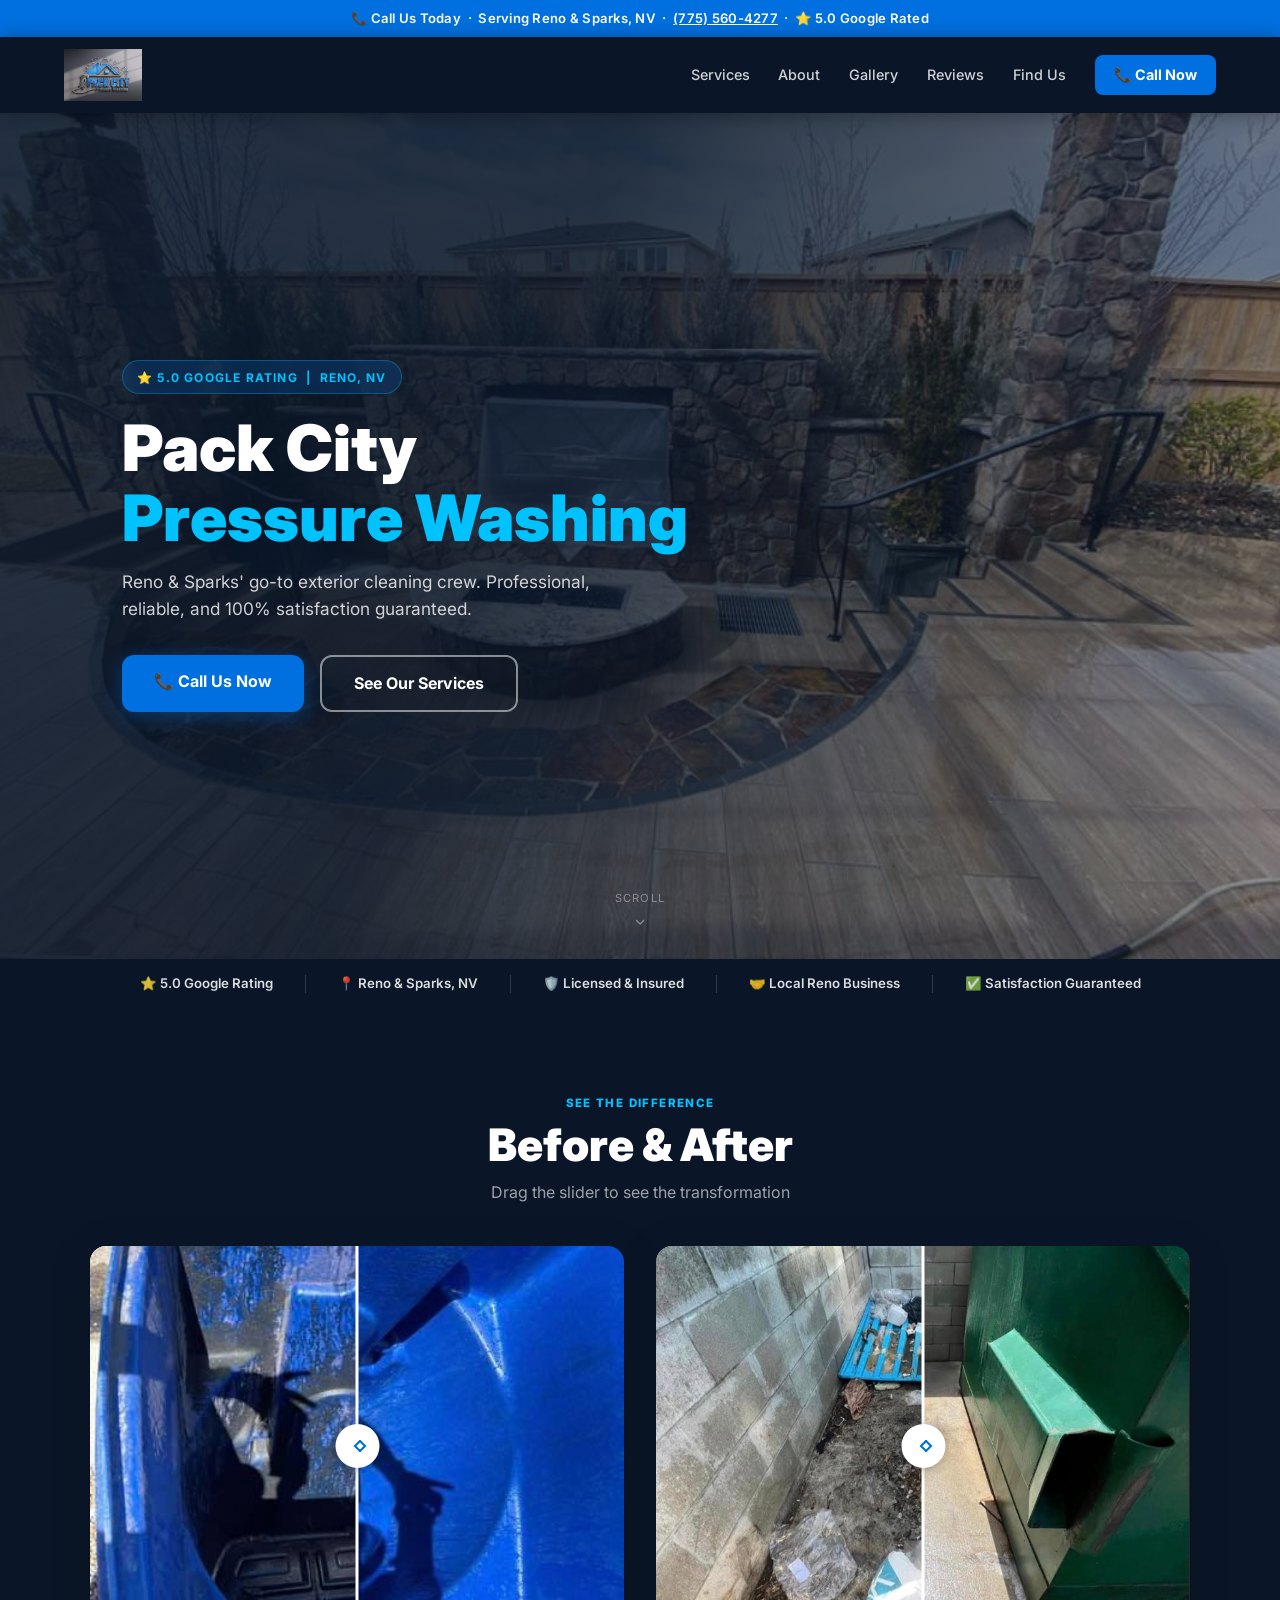
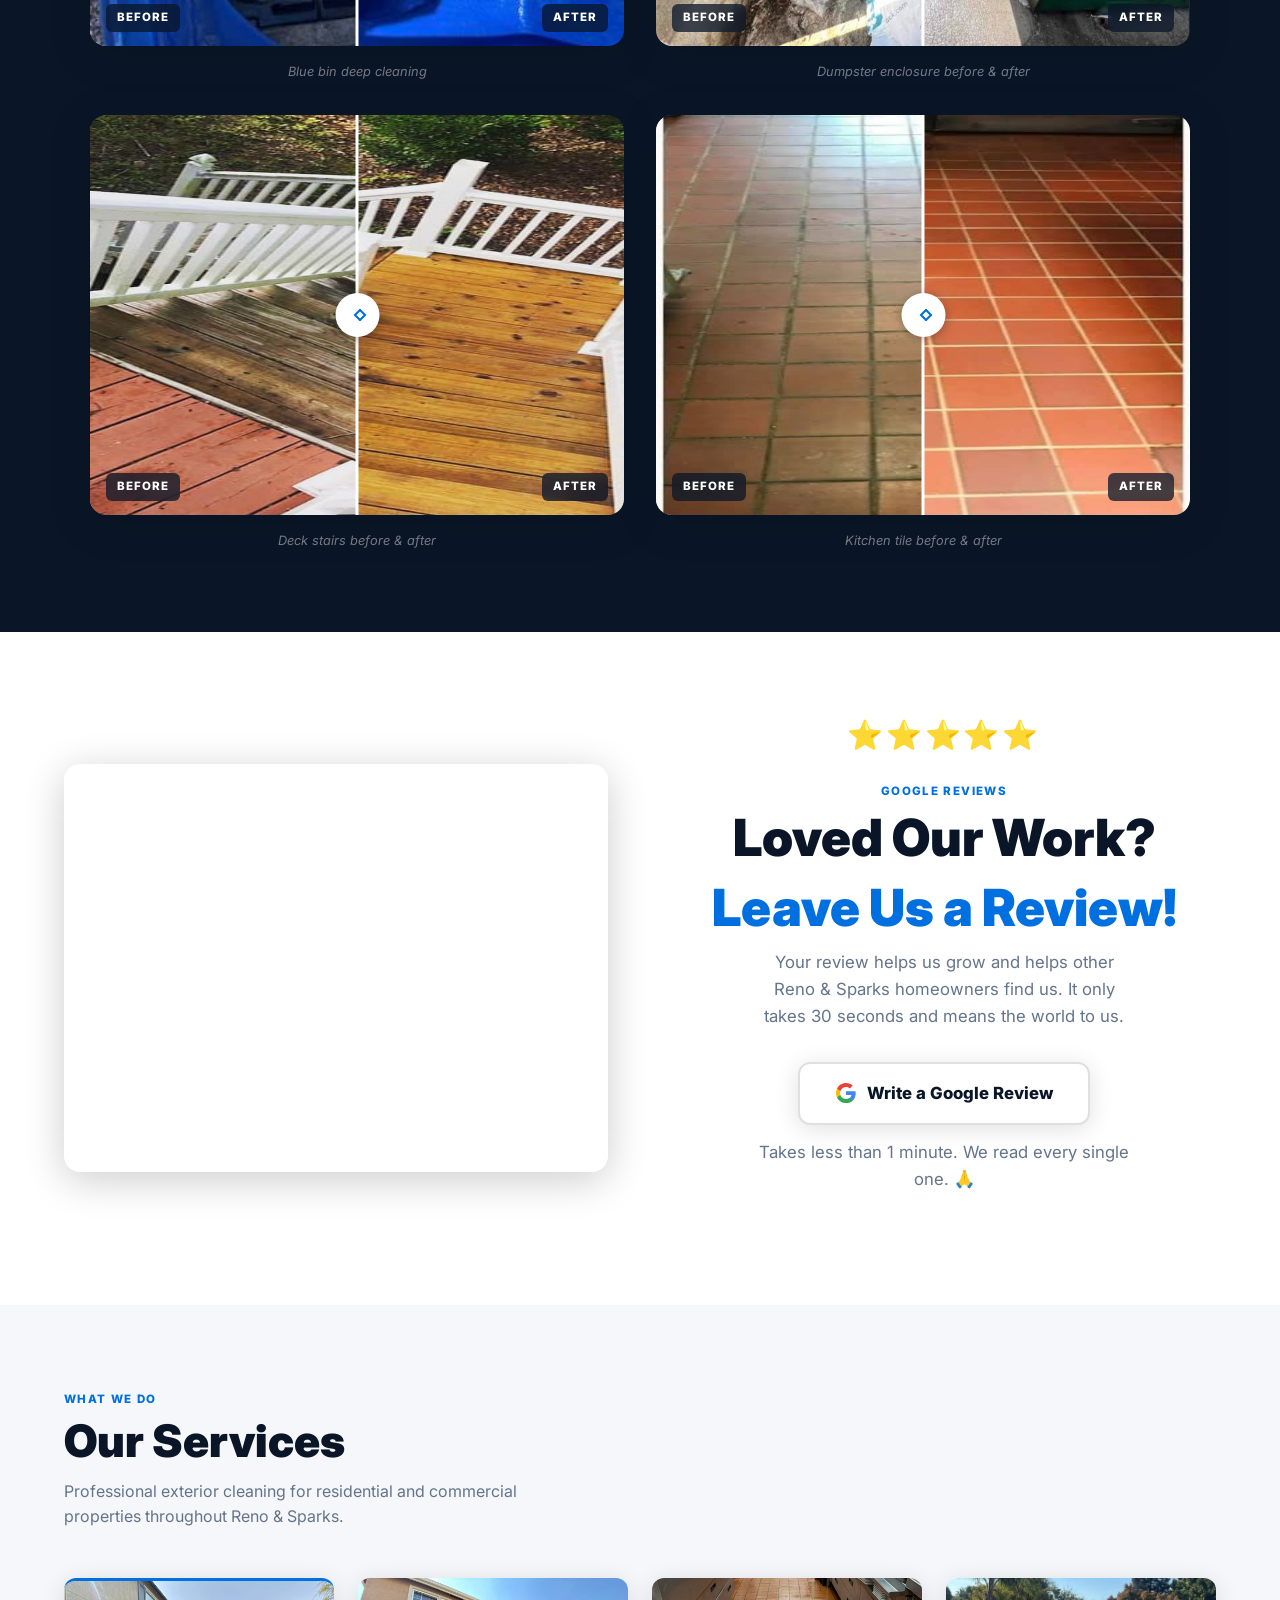
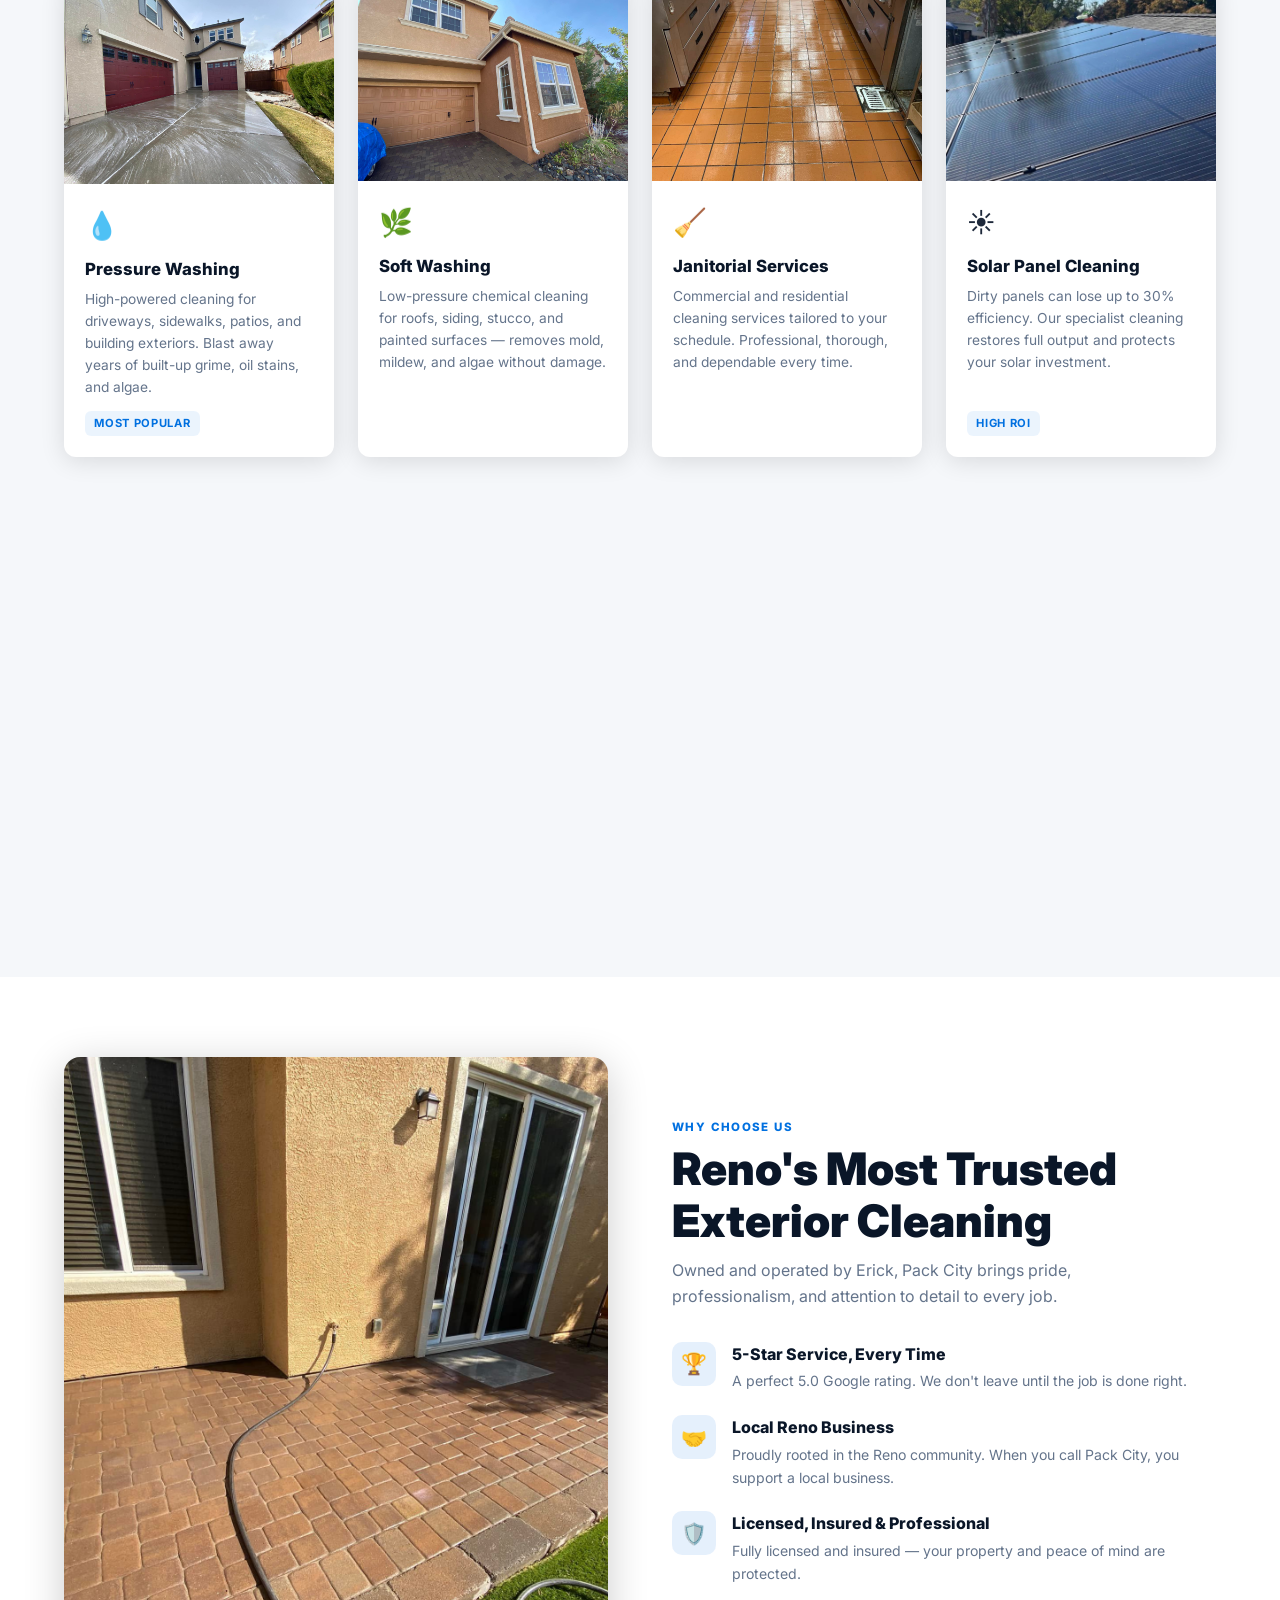
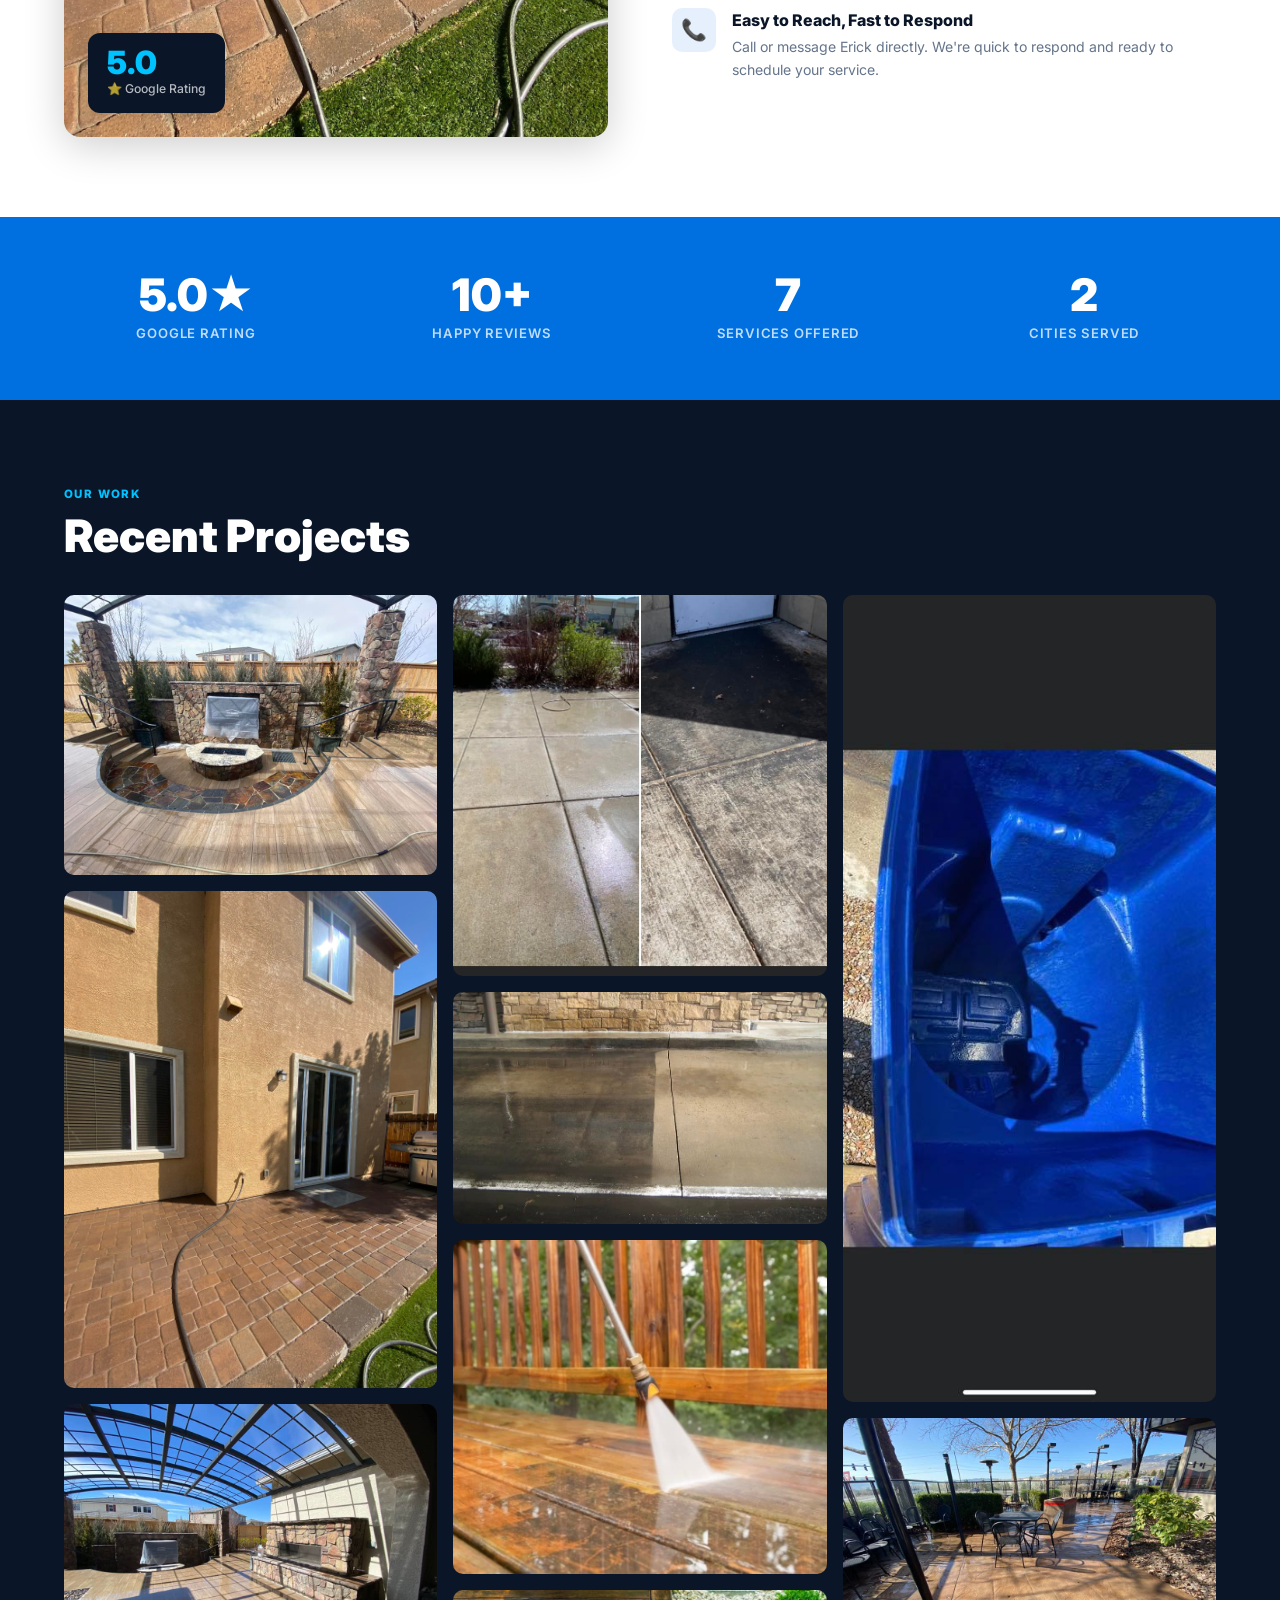
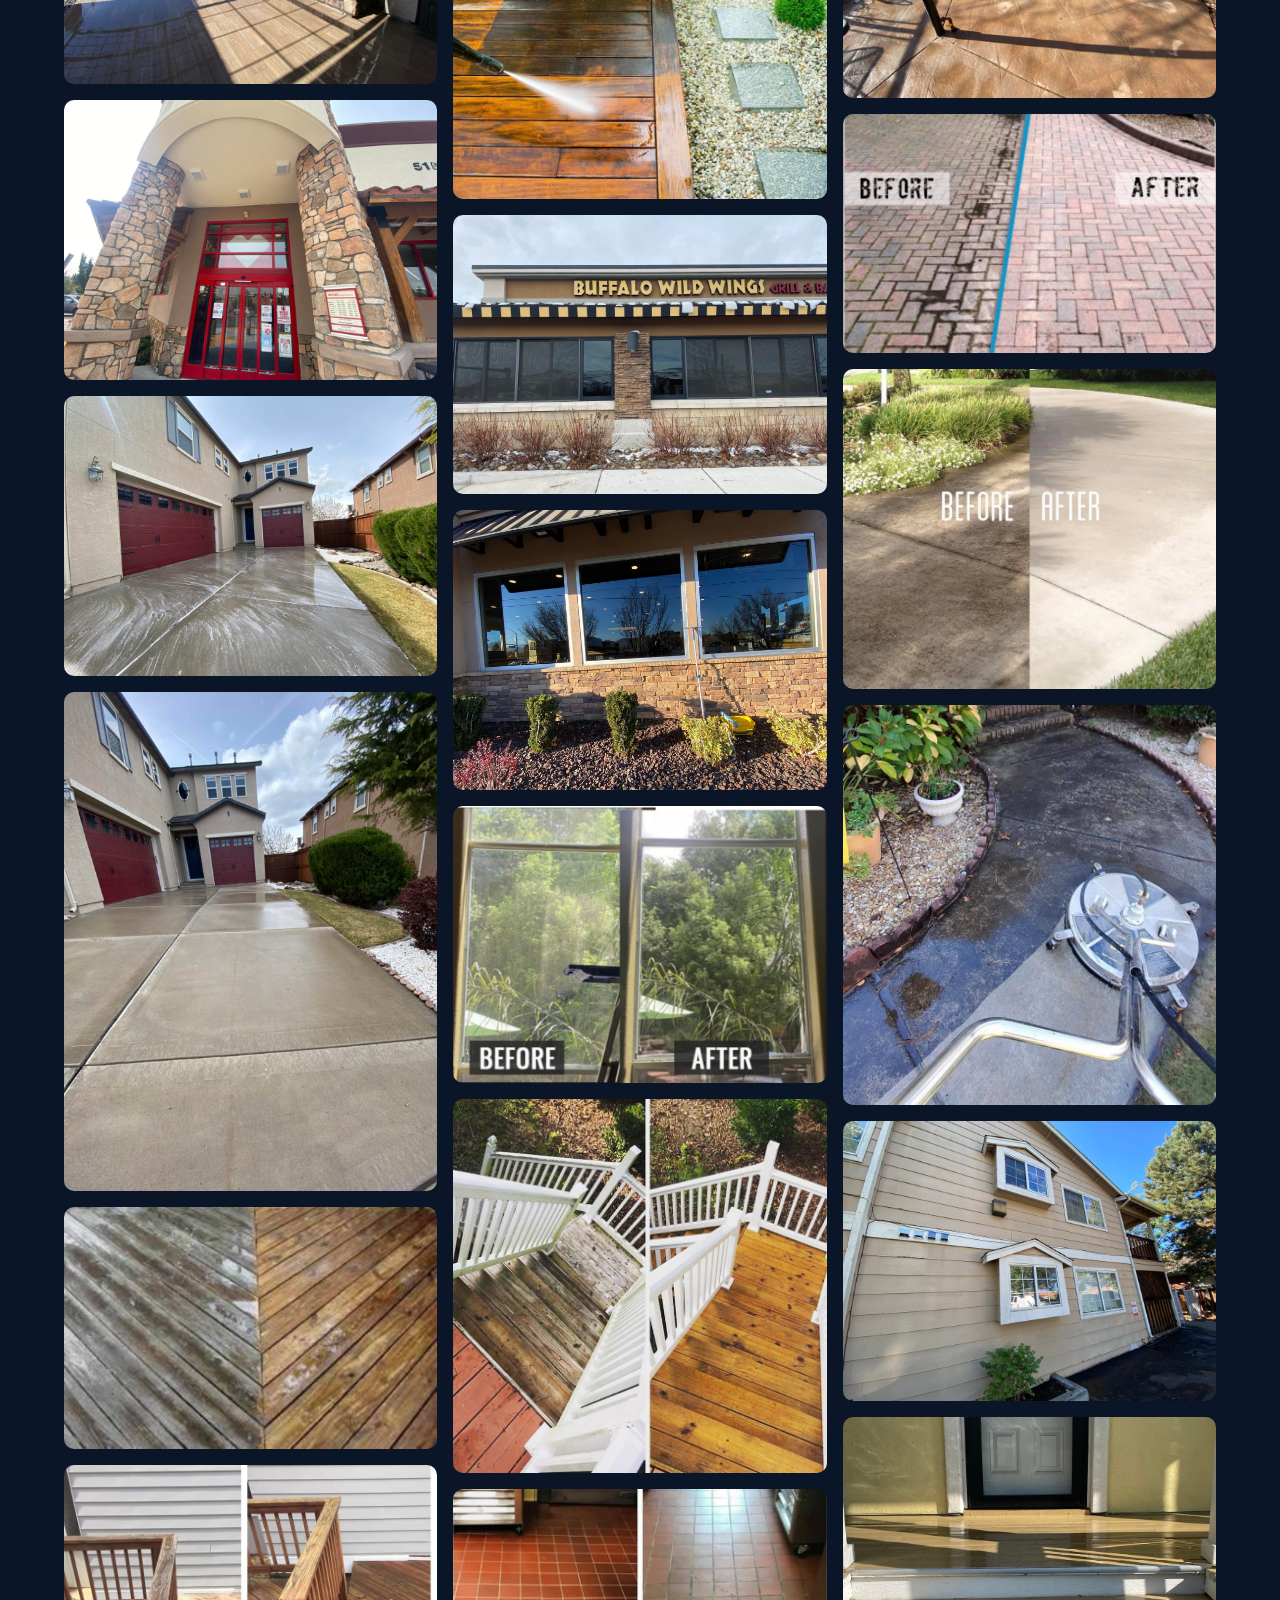
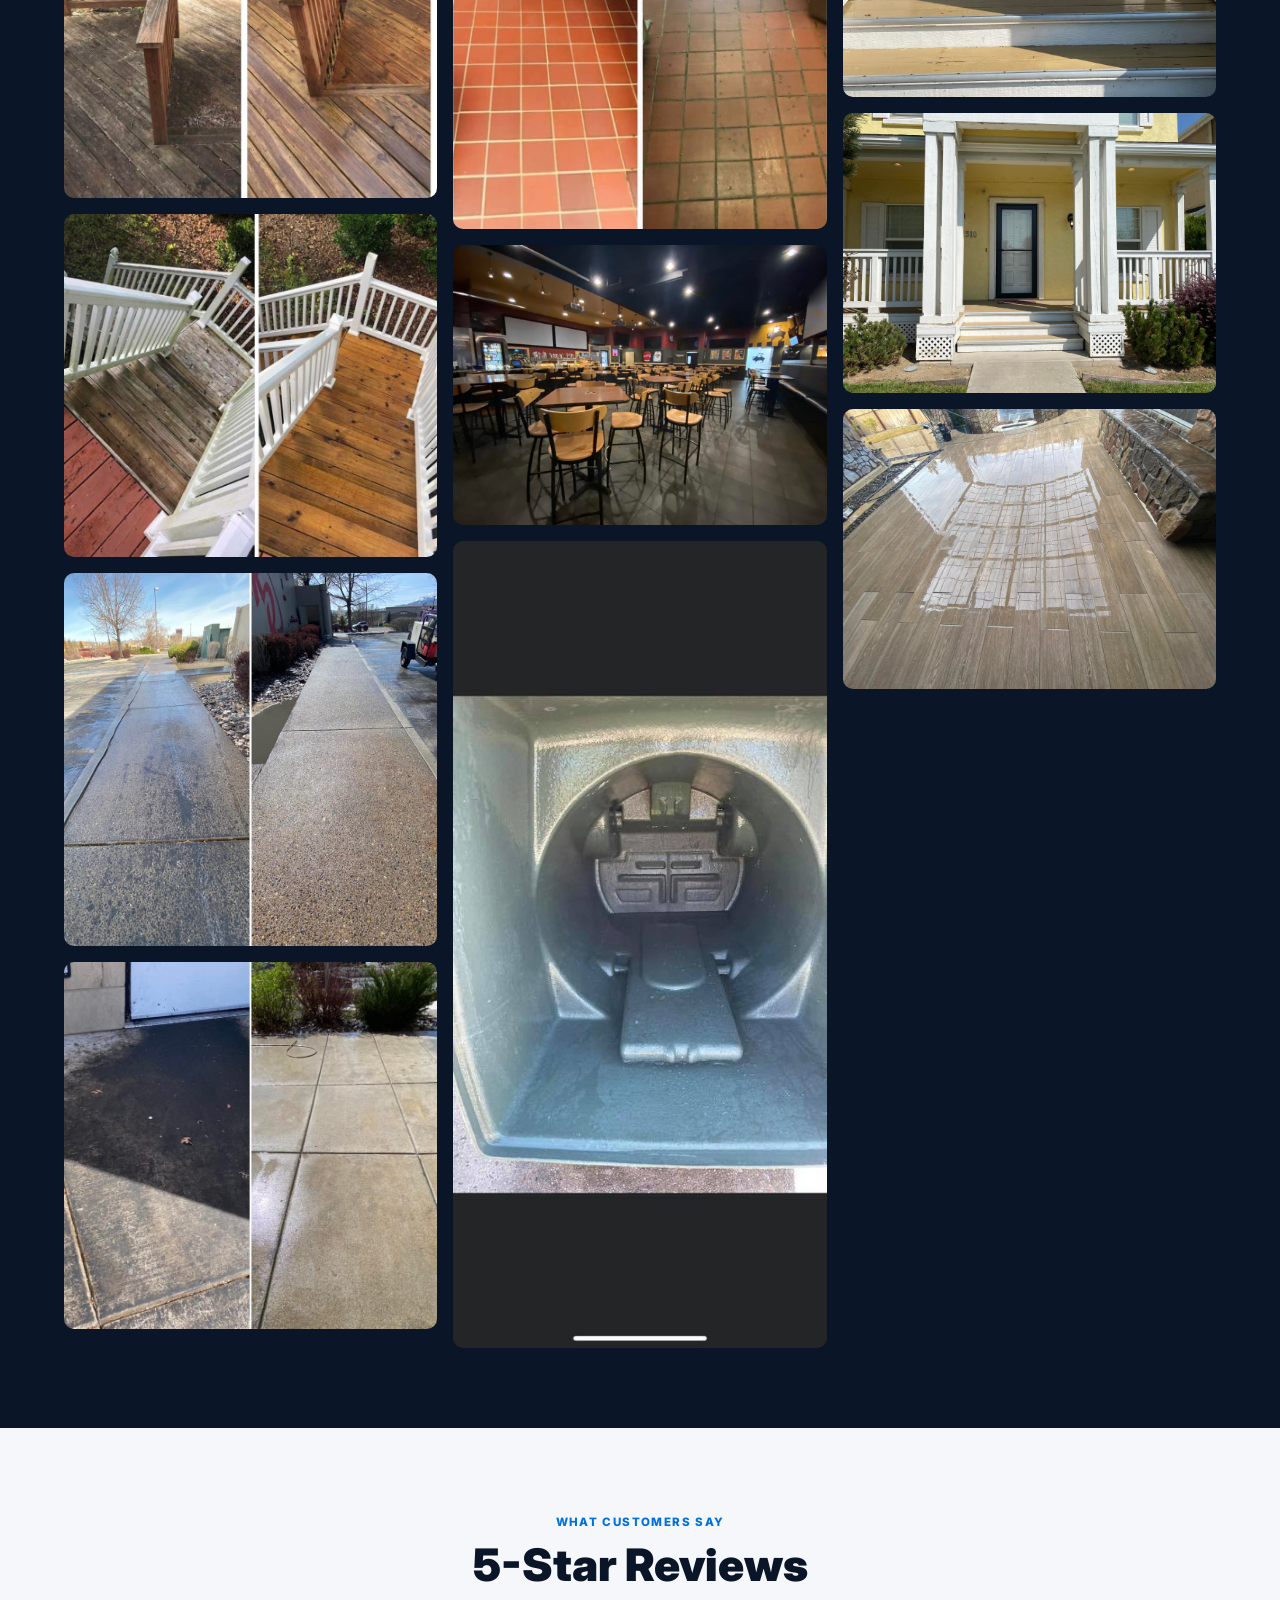
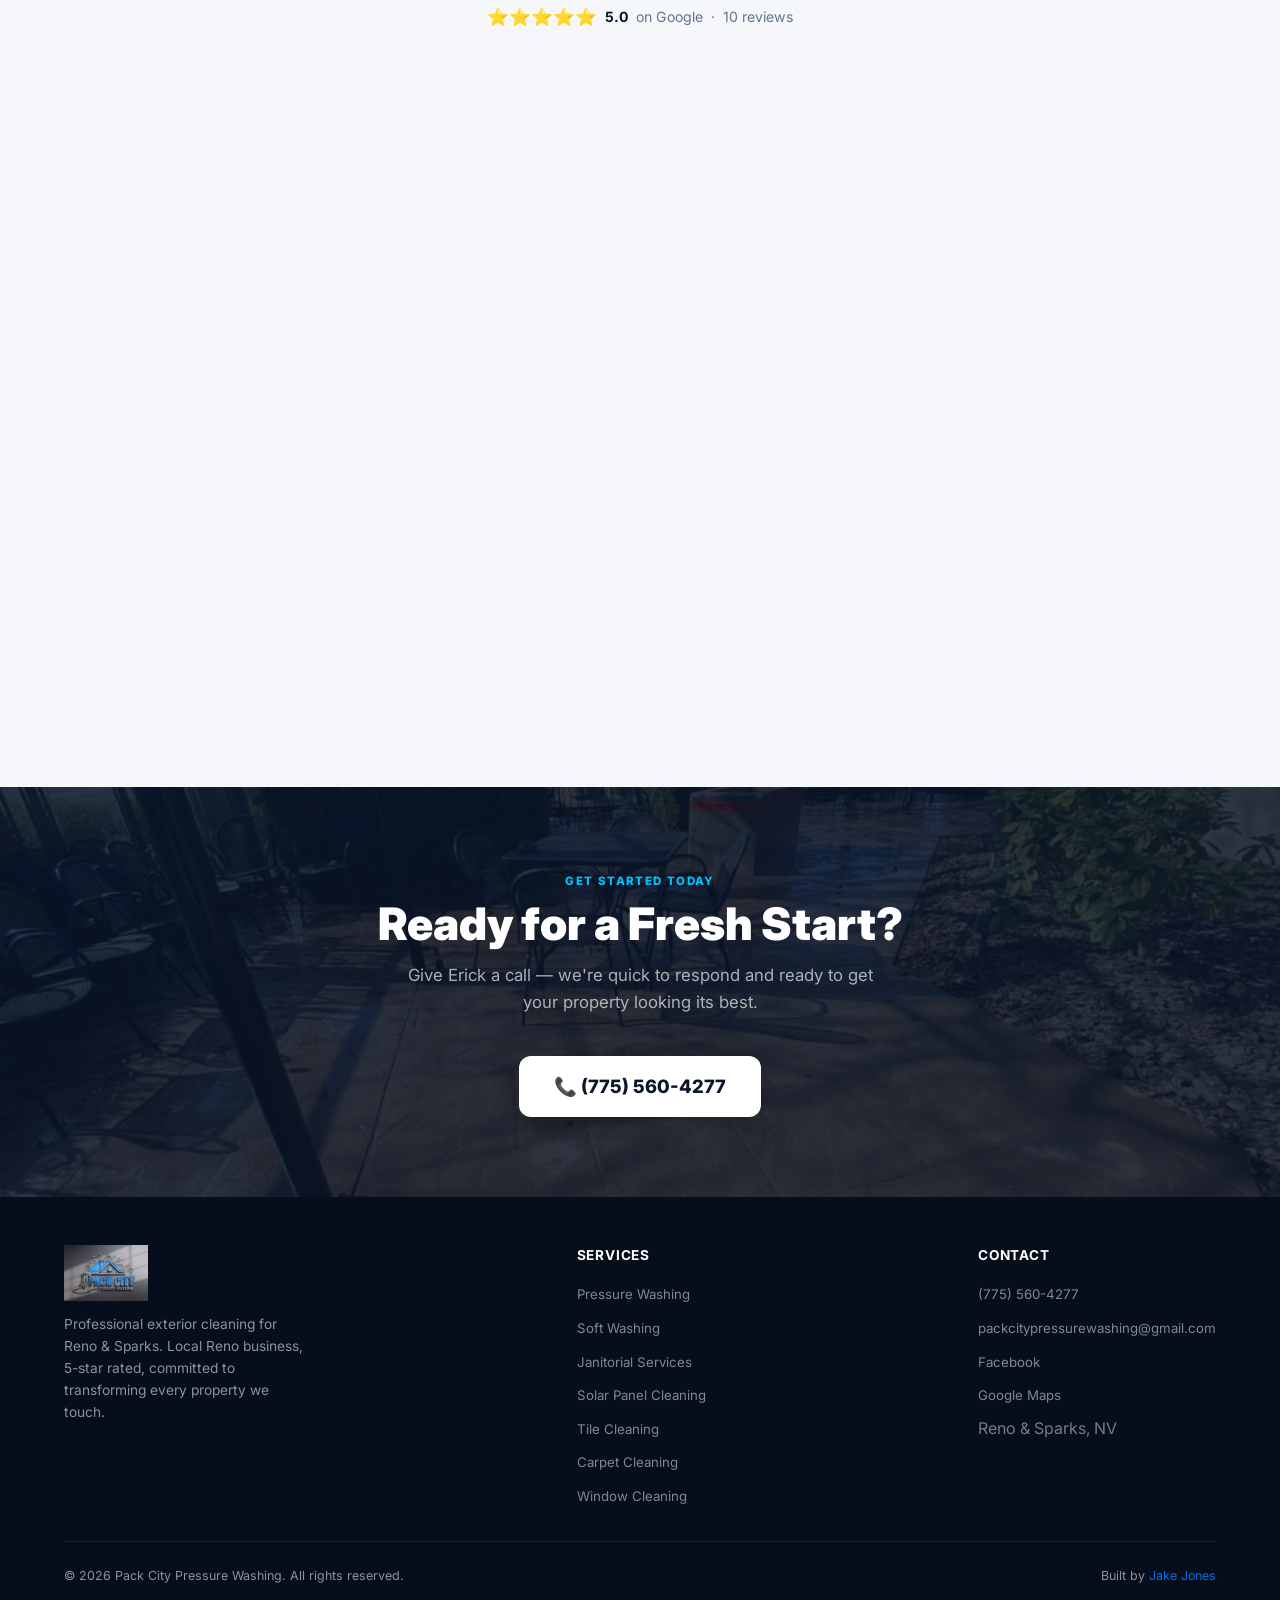
==== commit dcf5f421: "Add Pack City intro logo animation on every page load" ====
--- a/index.html
+++ b/index.html
@@ -14,6 +14,21 @@
   {"@context":"https://schema.org","@type":"LocalBusiness","name":"Pack City Pressure Washing","telephone":"(775) 560-4277","address":{"@type":"PostalAddress","addressLocality":"Reno","addressRegion":"NV","addressCountry":"US"},"aggregateRating":{"@type":"AggregateRating","ratingValue":"5.0","reviewCount":"10"}}
   </script>
   <style>
+    /* ── Intro Animation ── */
+    #intro{position:fixed;inset:0;z-index:9999;background:#0a1628;display:flex;align-items:center;justify-content:center;flex-direction:column;will-change:opacity}
+    #intro.is-exiting{animation:introFadeOut 0.7s ease-in forwards}
+    @keyframes introFadeOut{from{opacity:1}to{opacity:0}}
+    .intro-logo-wrap{position:relative;display:flex;align-items:center;justify-content:center}
+    .intro-logo{width:clamp(180px,40vw,300px);border-radius:12px;opacity:0;transform:scale(0.78);animation:logoIn 0.9s cubic-bezier(0.16,1,0.3,1) 0.3s forwards;filter:drop-shadow(0 0 40px rgba(0,112,224,0.5))}
+    @keyframes logoIn{to{opacity:1;transform:scale(1)}}
+    .intro-logo-wrap::after{content:'';position:absolute;inset:0;background:linear-gradient(105deg,transparent 30%,rgba(255,255,255,0.18) 50%,transparent 70%);background-size:200% 100%;animation:shimmer 1.2s ease-out 0.9s forwards;opacity:0;pointer-events:none}
+    @keyframes shimmer{0%{opacity:1;background-position:-100% 0}100%{opacity:0;background-position:200% 0}}
+    .intro-glow{position:absolute;width:clamp(240px,52vw,400px);height:clamp(240px,52vw,400px);border-radius:50%;background:radial-gradient(circle,rgba(0,112,224,0.22) 0%,transparent 70%);opacity:0;animation:glowPulse 1.4s ease-out 0.3s forwards;pointer-events:none}
+    @keyframes glowPulse{0%{opacity:0;transform:scale(0.6)}40%{opacity:1}100%{opacity:0;transform:scale(1.5)}}
+    .intro-tagline{font-size:clamp(10px,2vw,13px);font-weight:700;letter-spacing:0.22em;text-transform:uppercase;color:#0070e0;opacity:0;transform:translateY(10px);animation:tagIn 0.6s cubic-bezier(0.16,1,0.3,1) 1.05s forwards;margin-top:20px}
+    @keyframes tagIn{to{opacity:1;transform:translateY(0)}}
+    @media(prefers-reduced-motion:reduce){#intro{display:none!important}}
+    /* ── End Intro ── */
     *,*::before,*::after{box-sizing:border-box;margin:0;padding:0}
     :root{
       --navy:#0a1628;
@@ -215,6 +230,15 @@
   </style>
 </head>
 <body>
+
+<!-- ── Intro Animation ── -->
+<div id="intro" aria-hidden="true" role="presentation">
+  <div class="intro-logo-wrap">
+    <div class="intro-glow"></div>
+    <img class="intro-logo" src="assets/PACK-CITY LOGO.jpg" alt="Pack City" width="300" height="200" />
+  </div>
+  <div class="intro-tagline">Pressure Washing &amp; Window Cleaning</div>
+</div>
 
 <!-- ── Announcement Bar ── -->
 <div class="ann">
@@ -692,6 +716,23 @@
     entries.forEach(e=>{if(e.isIntersecting){e.target.classList.add('visible');obs.unobserve(e.target);}});
   },{threshold:0.1});
   document.querySelectorAll('.reveal').forEach(el=>obs.observe(el));
+
+  /* ── Intro Animation ── */
+  (function(){
+    var intro = document.getElementById('intro');
+    if (!intro) return;
+    if (window.matchMedia('(prefers-reduced-motion: reduce)').matches) {
+      intro.remove(); return;
+    }
+    setTimeout(function() {
+      intro.classList.add('is-exiting');
+      intro.addEventListener('animationend', function() {
+        intro.remove();
+      }, { once: true });
+      // Safety fallback
+      setTimeout(function(){ if (intro.parentNode) intro.remove(); }, 1000);
+    }, 2400);
+  })();
 </script>
 </body>
 </html>
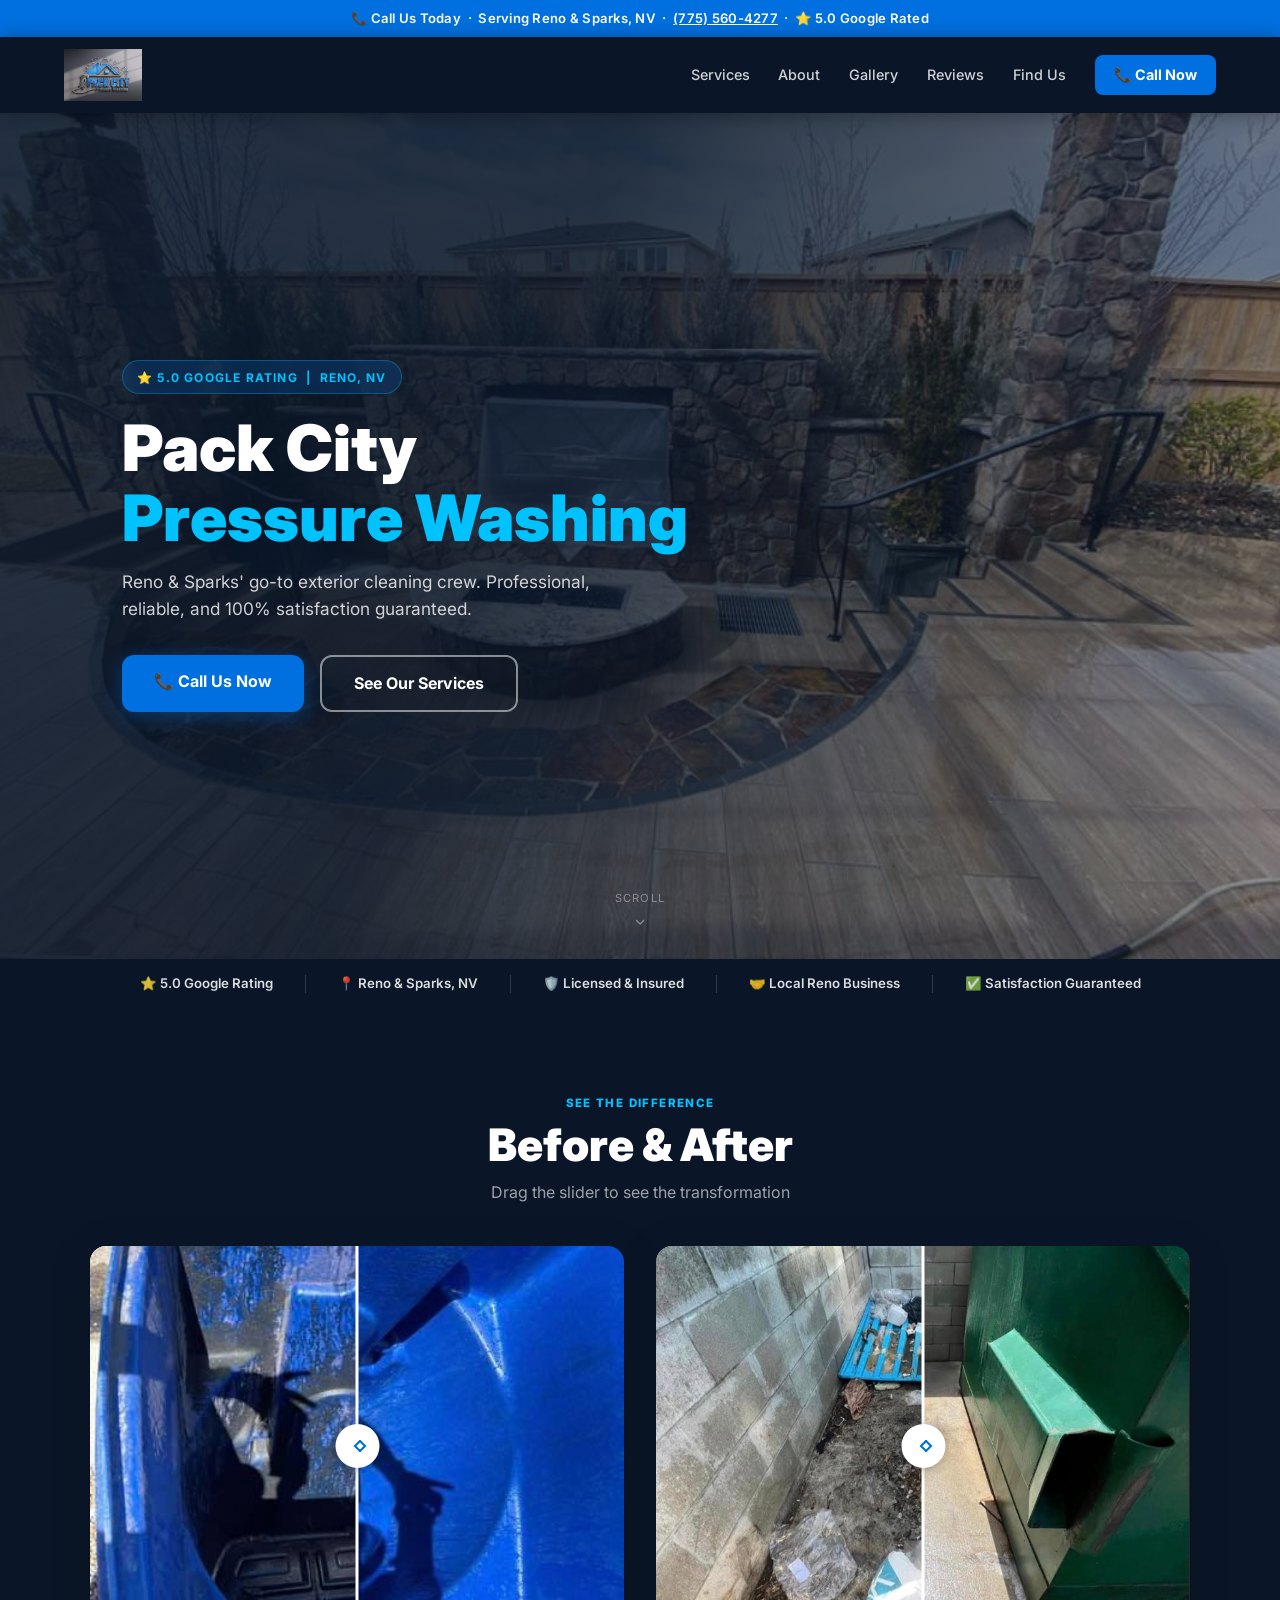
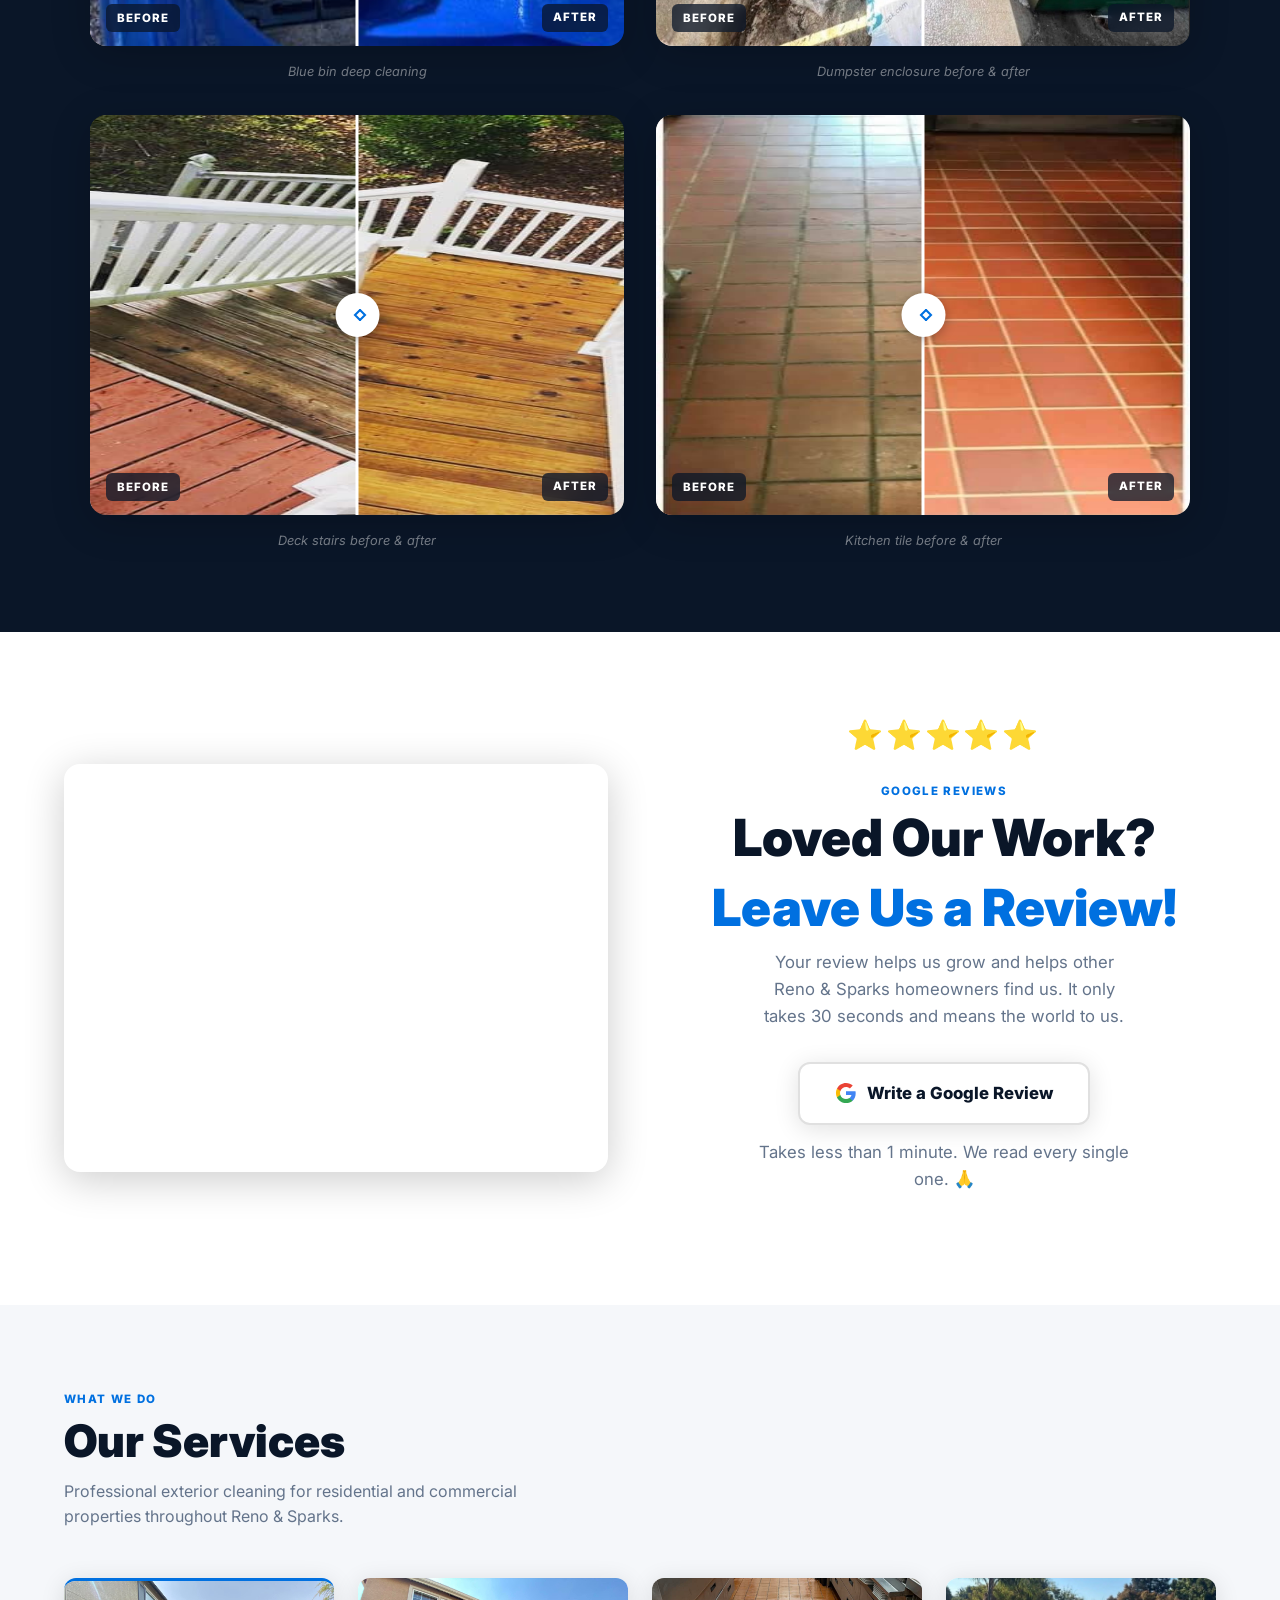
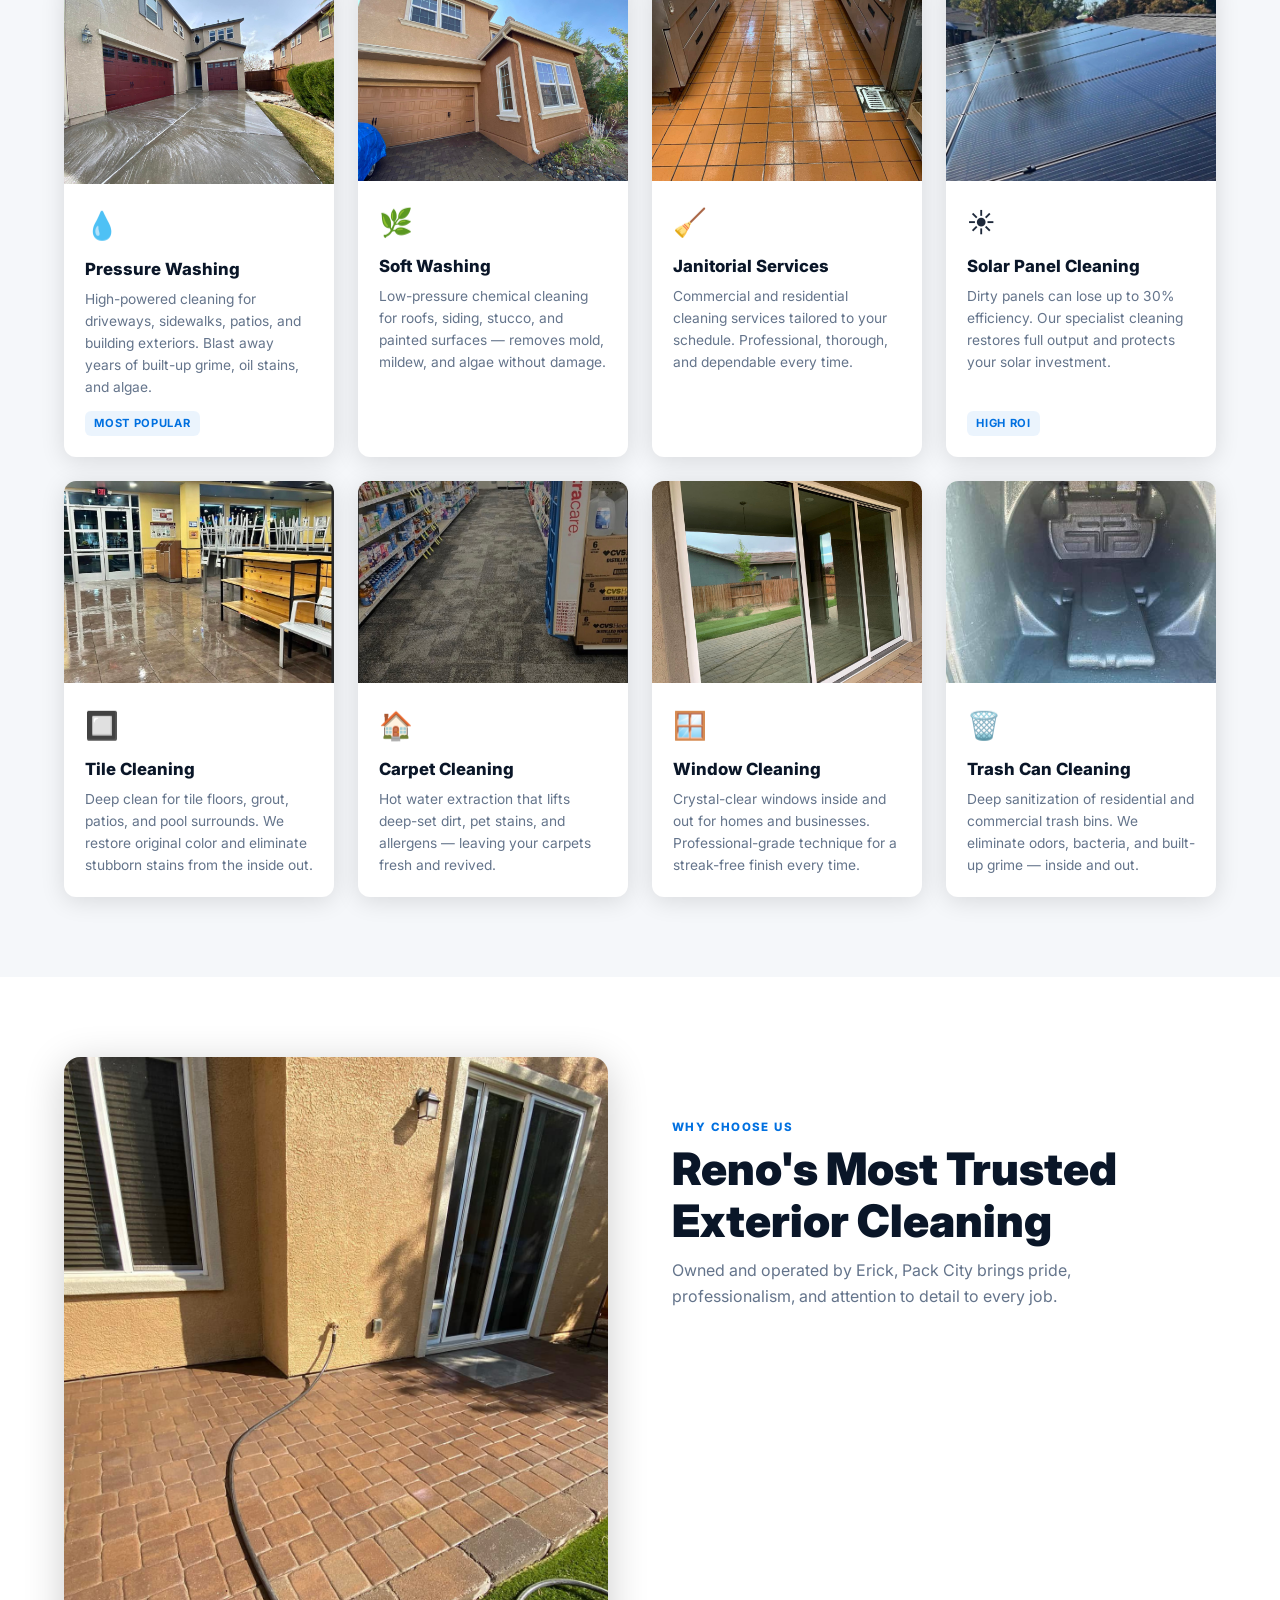
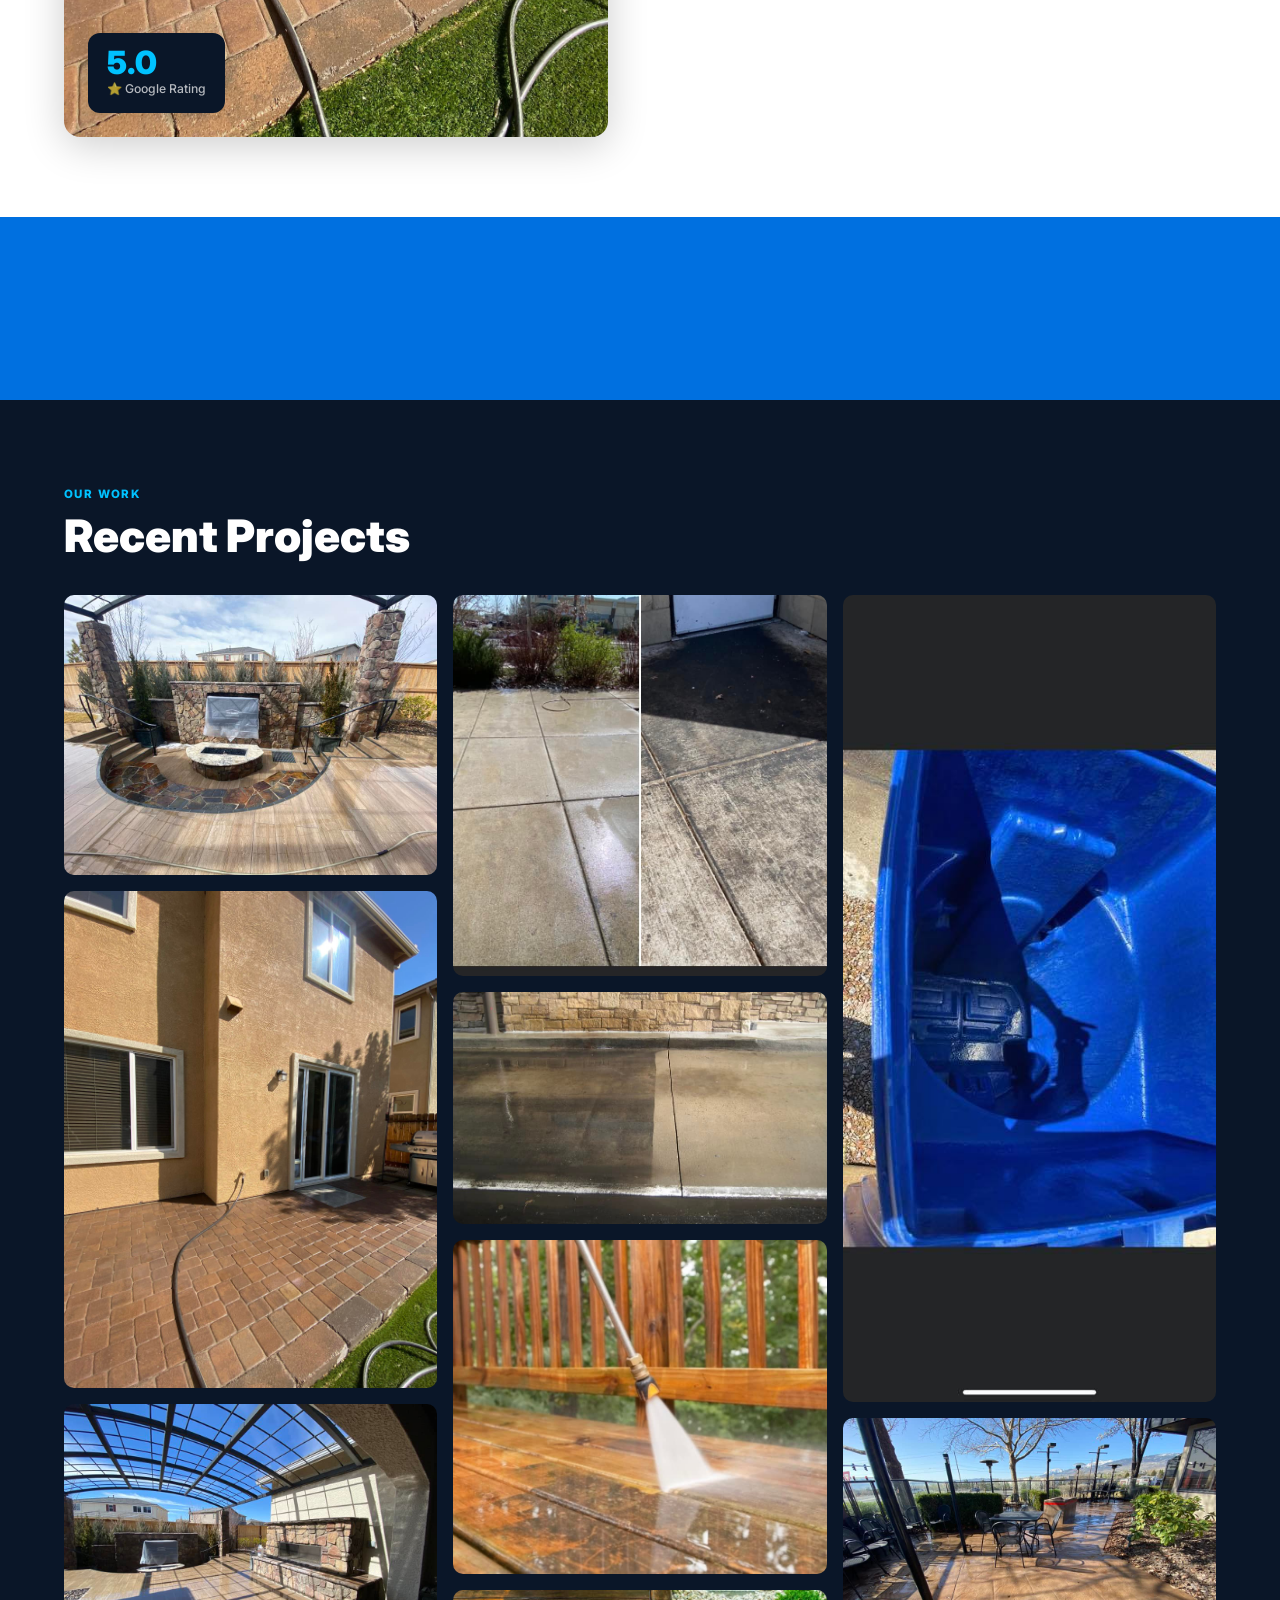
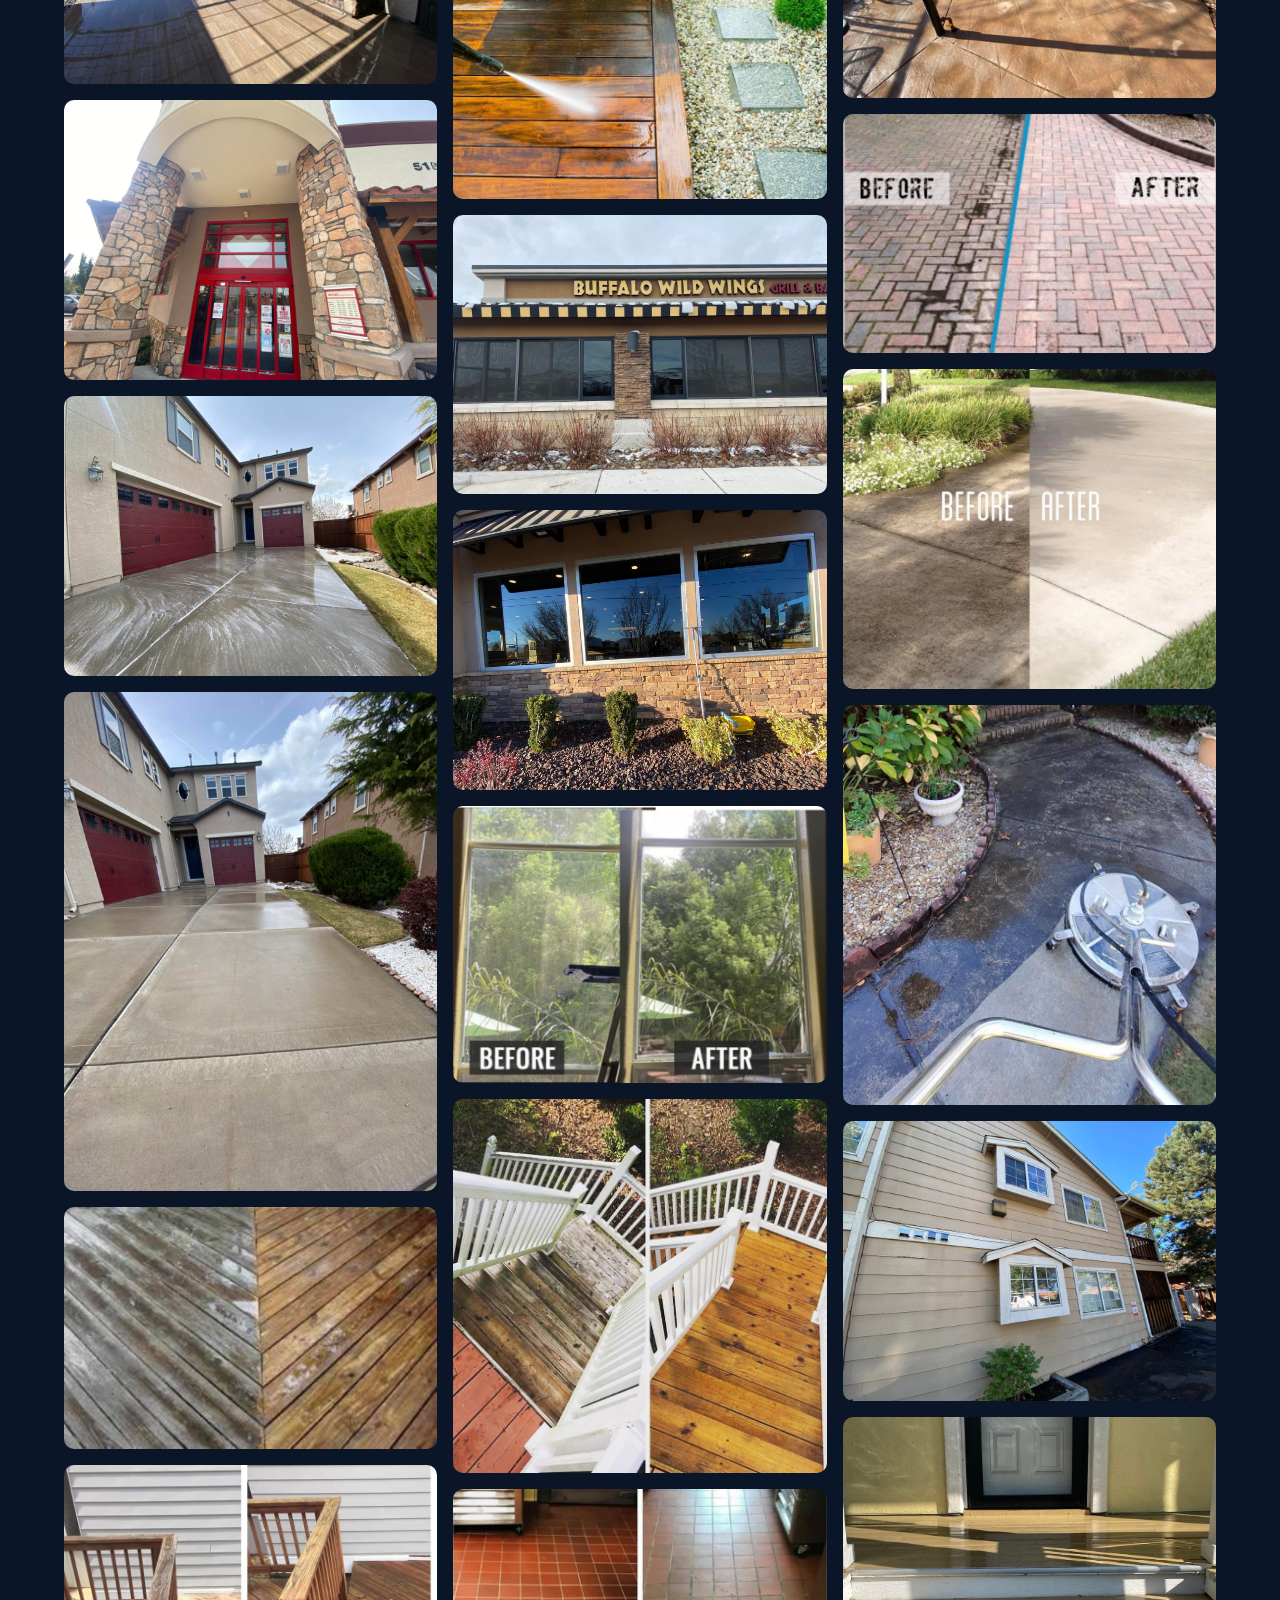
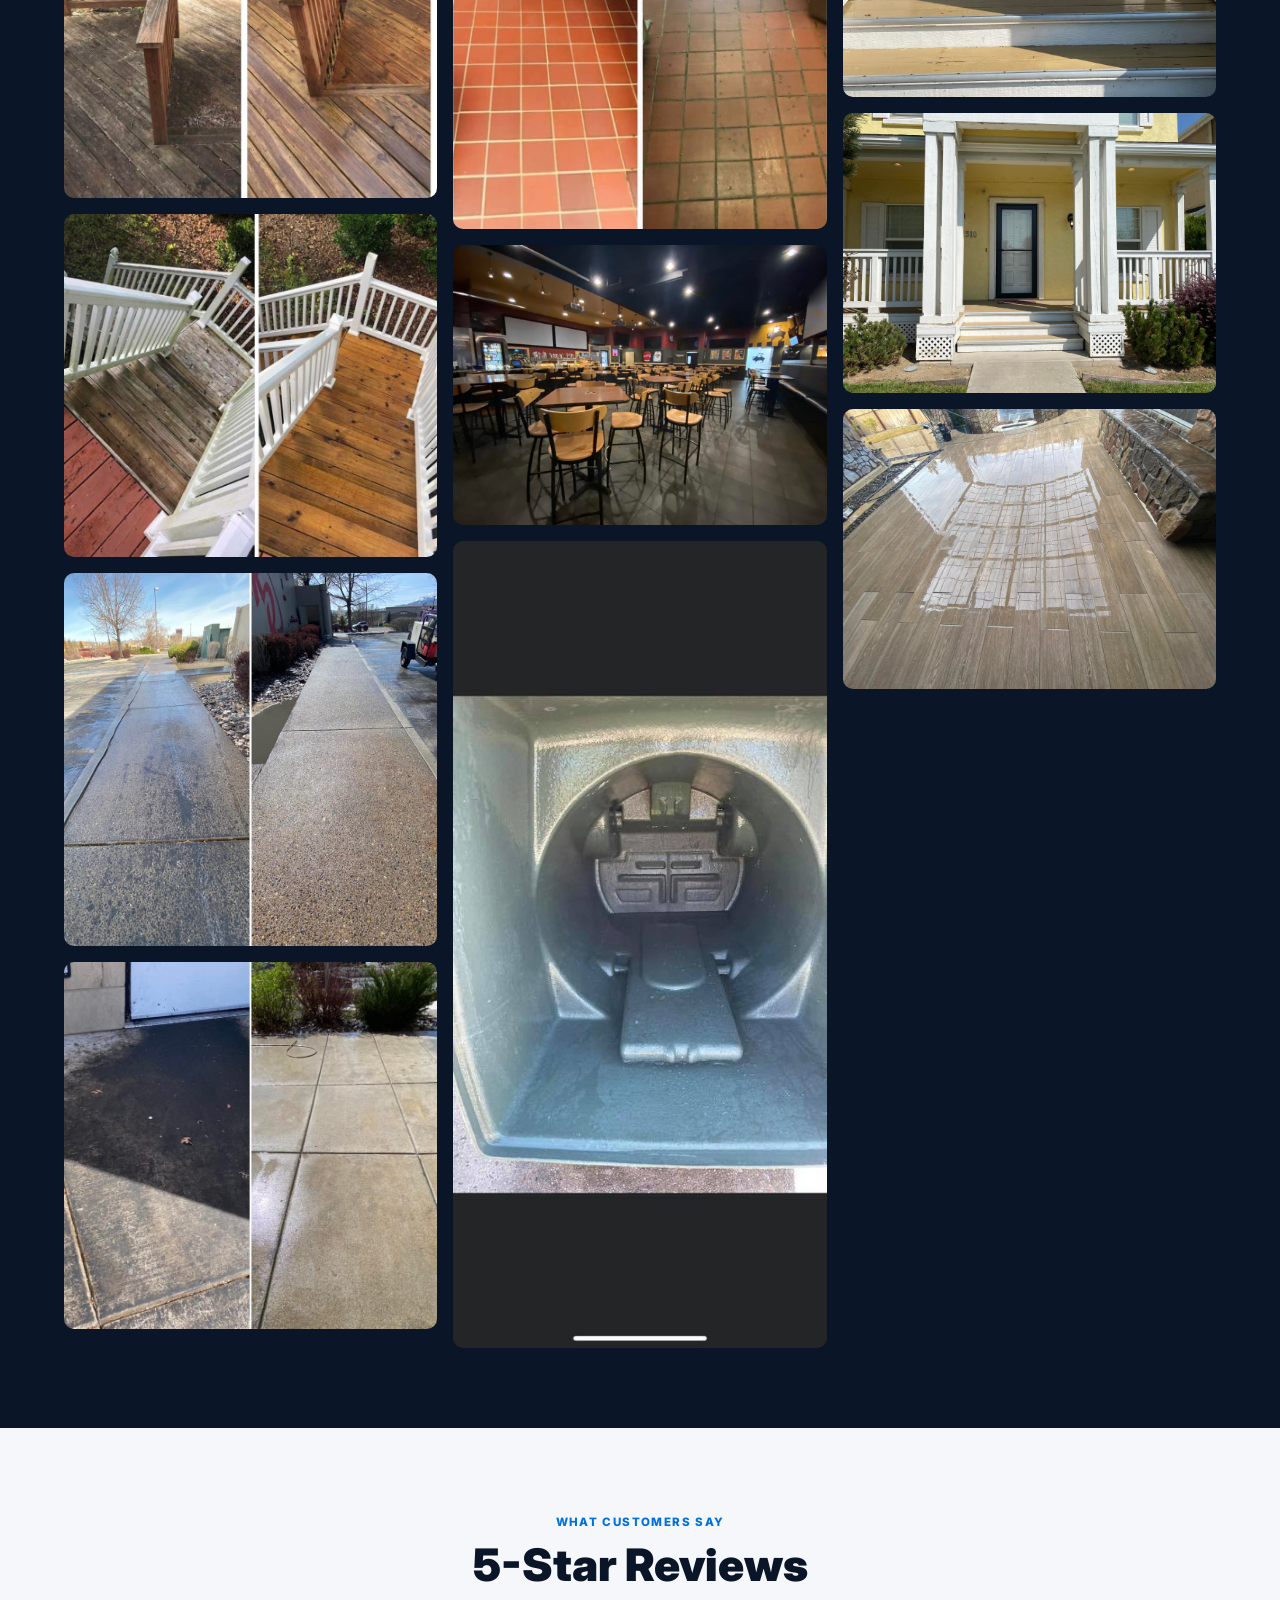
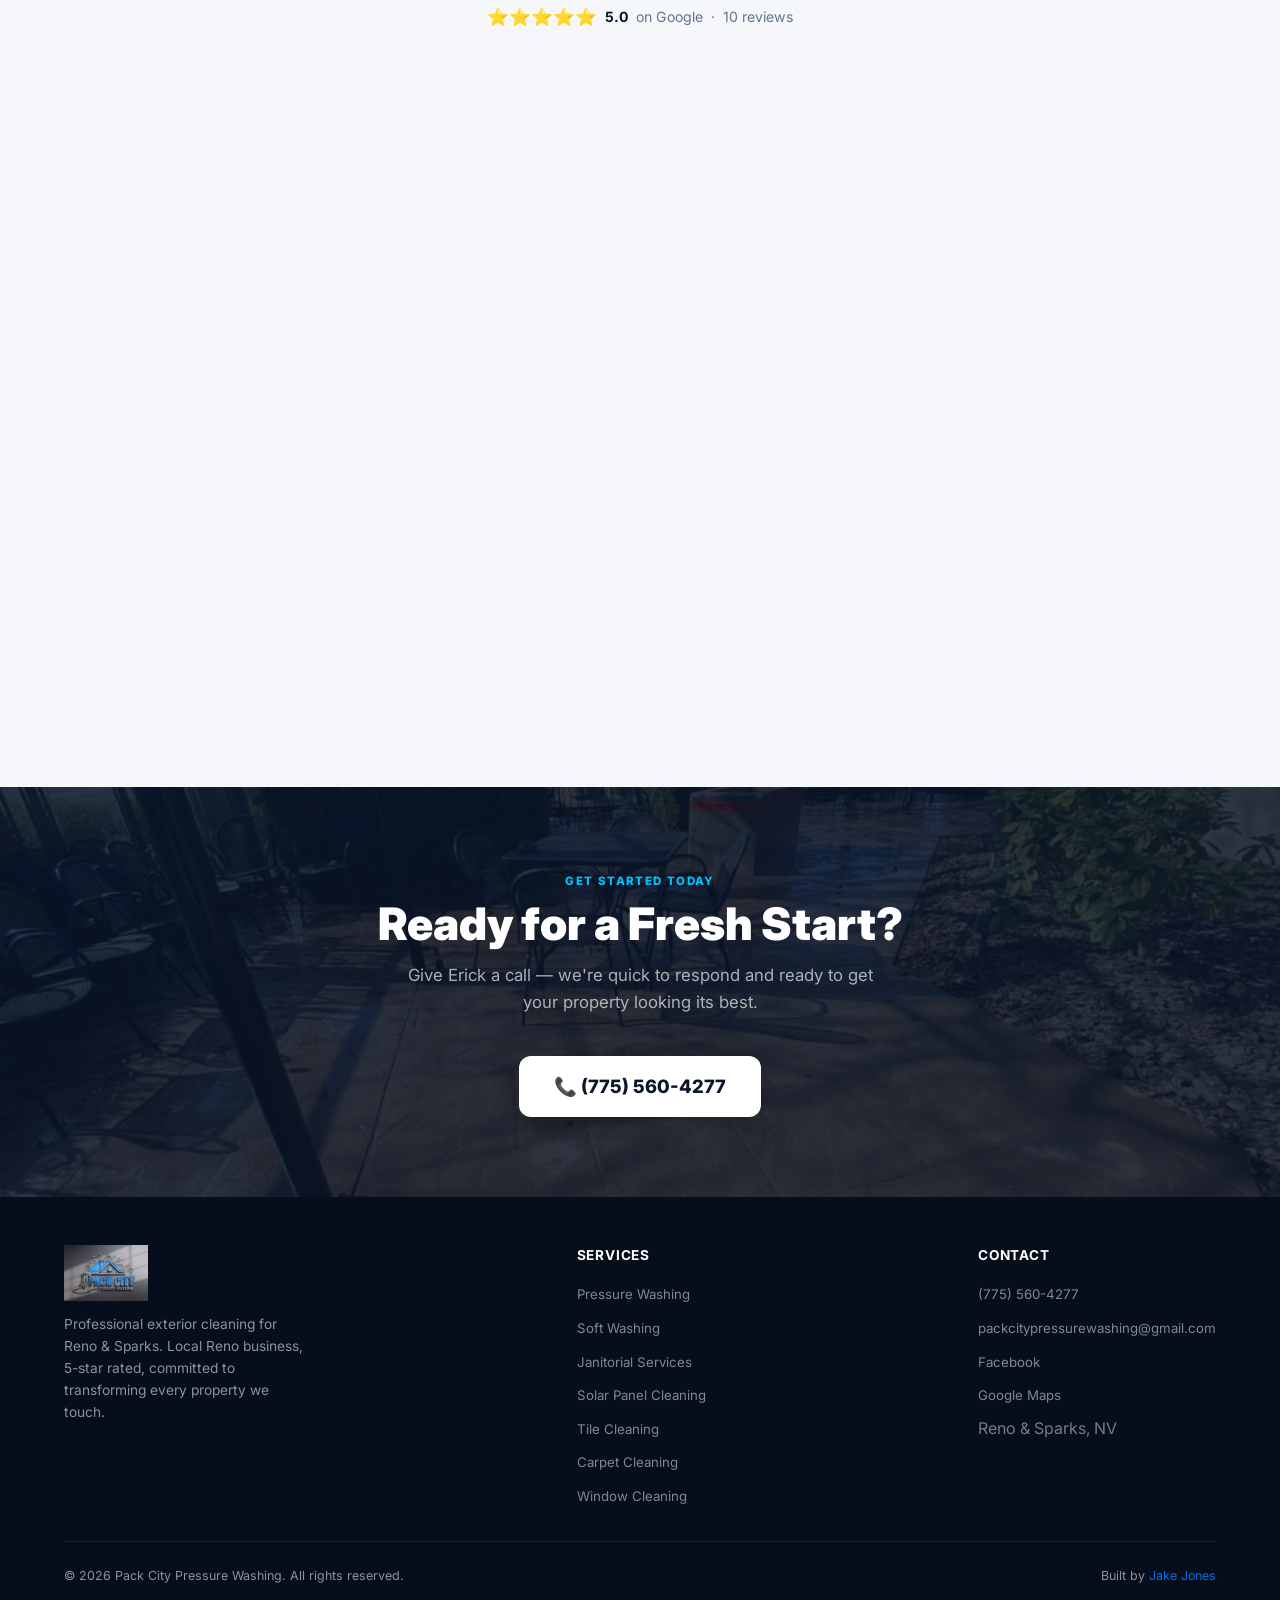
==== commit fc5f526b: "Remove tagline from intro animation — logo only" ====
--- a/index.html
+++ b/index.html
@@ -237,7 +237,6 @@
     <div class="intro-glow"></div>
     <img class="intro-logo" src="assets/PACK-CITY LOGO.jpg" alt="Pack City" width="300" height="200" />
   </div>
-  <div class="intro-tagline">Pressure Washing &amp; Window Cleaning</div>
 </div>
 
 <!-- ── Announcement Bar ── -->
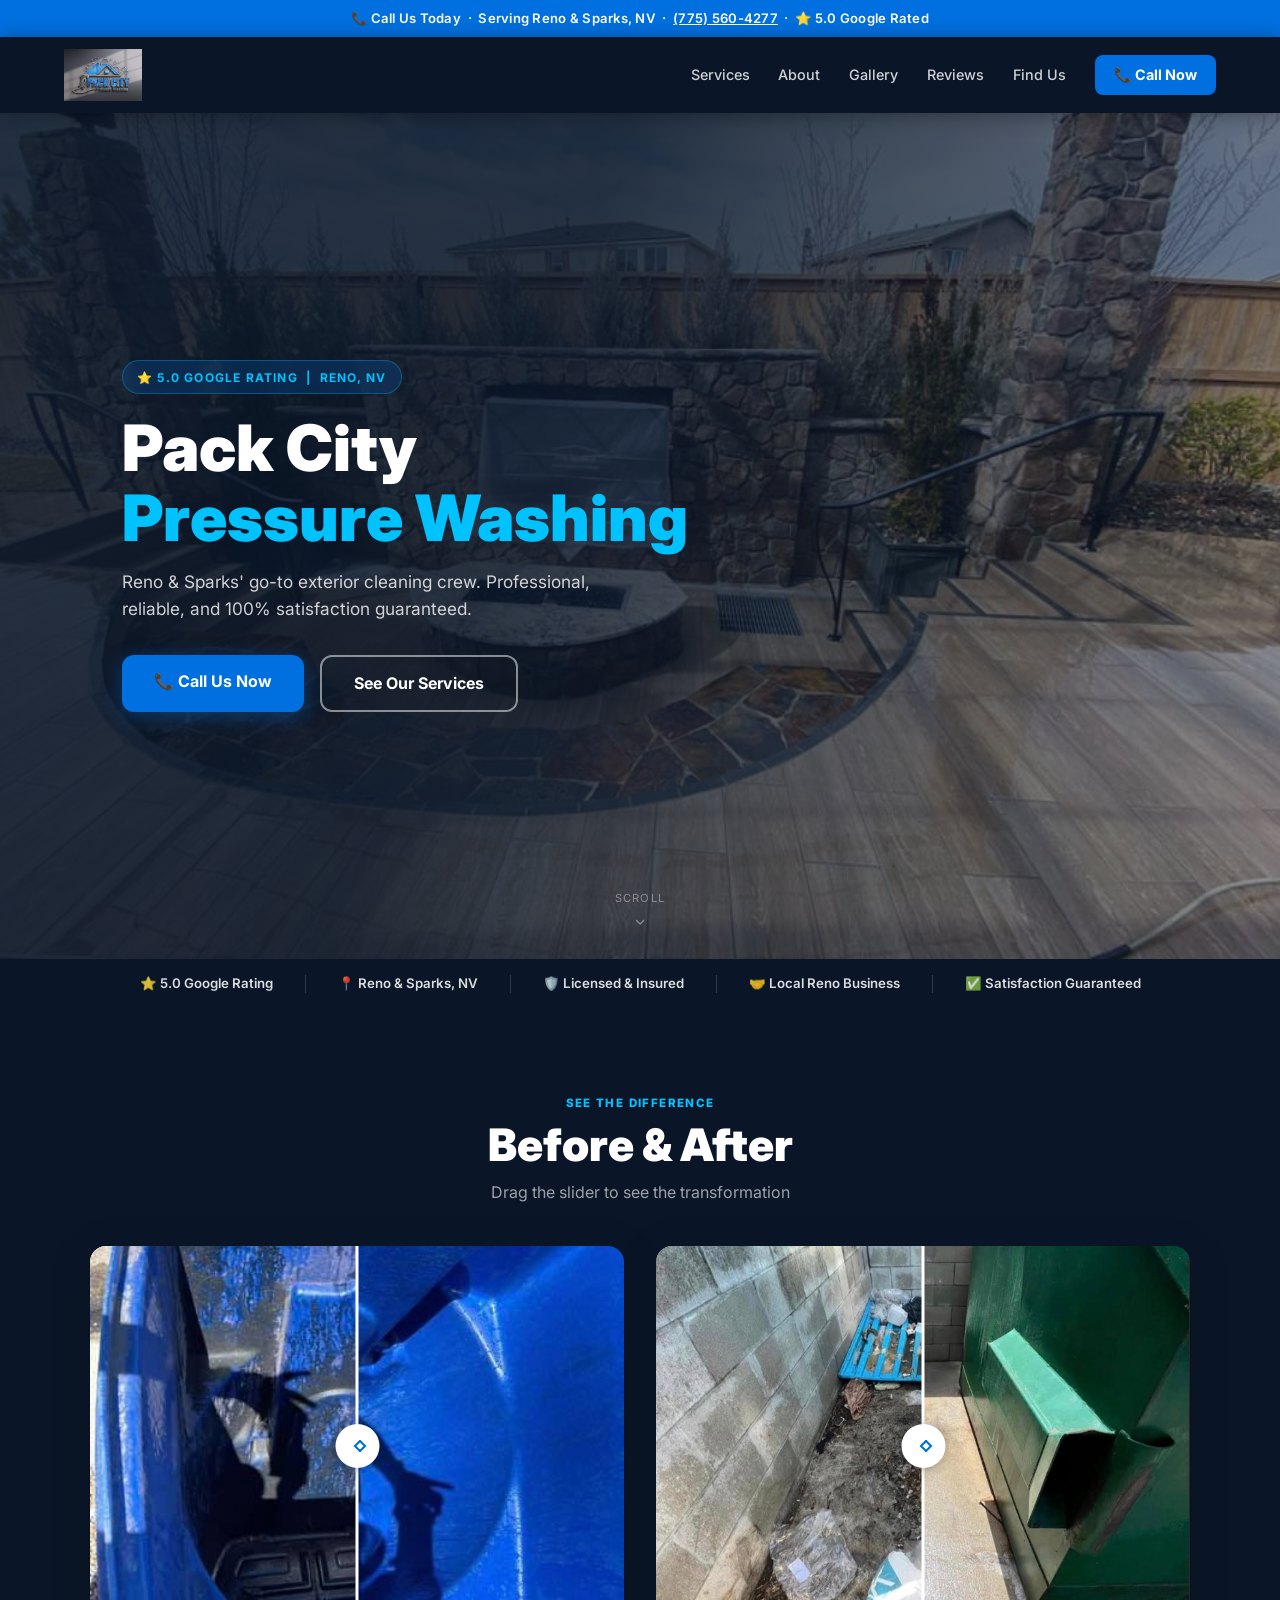
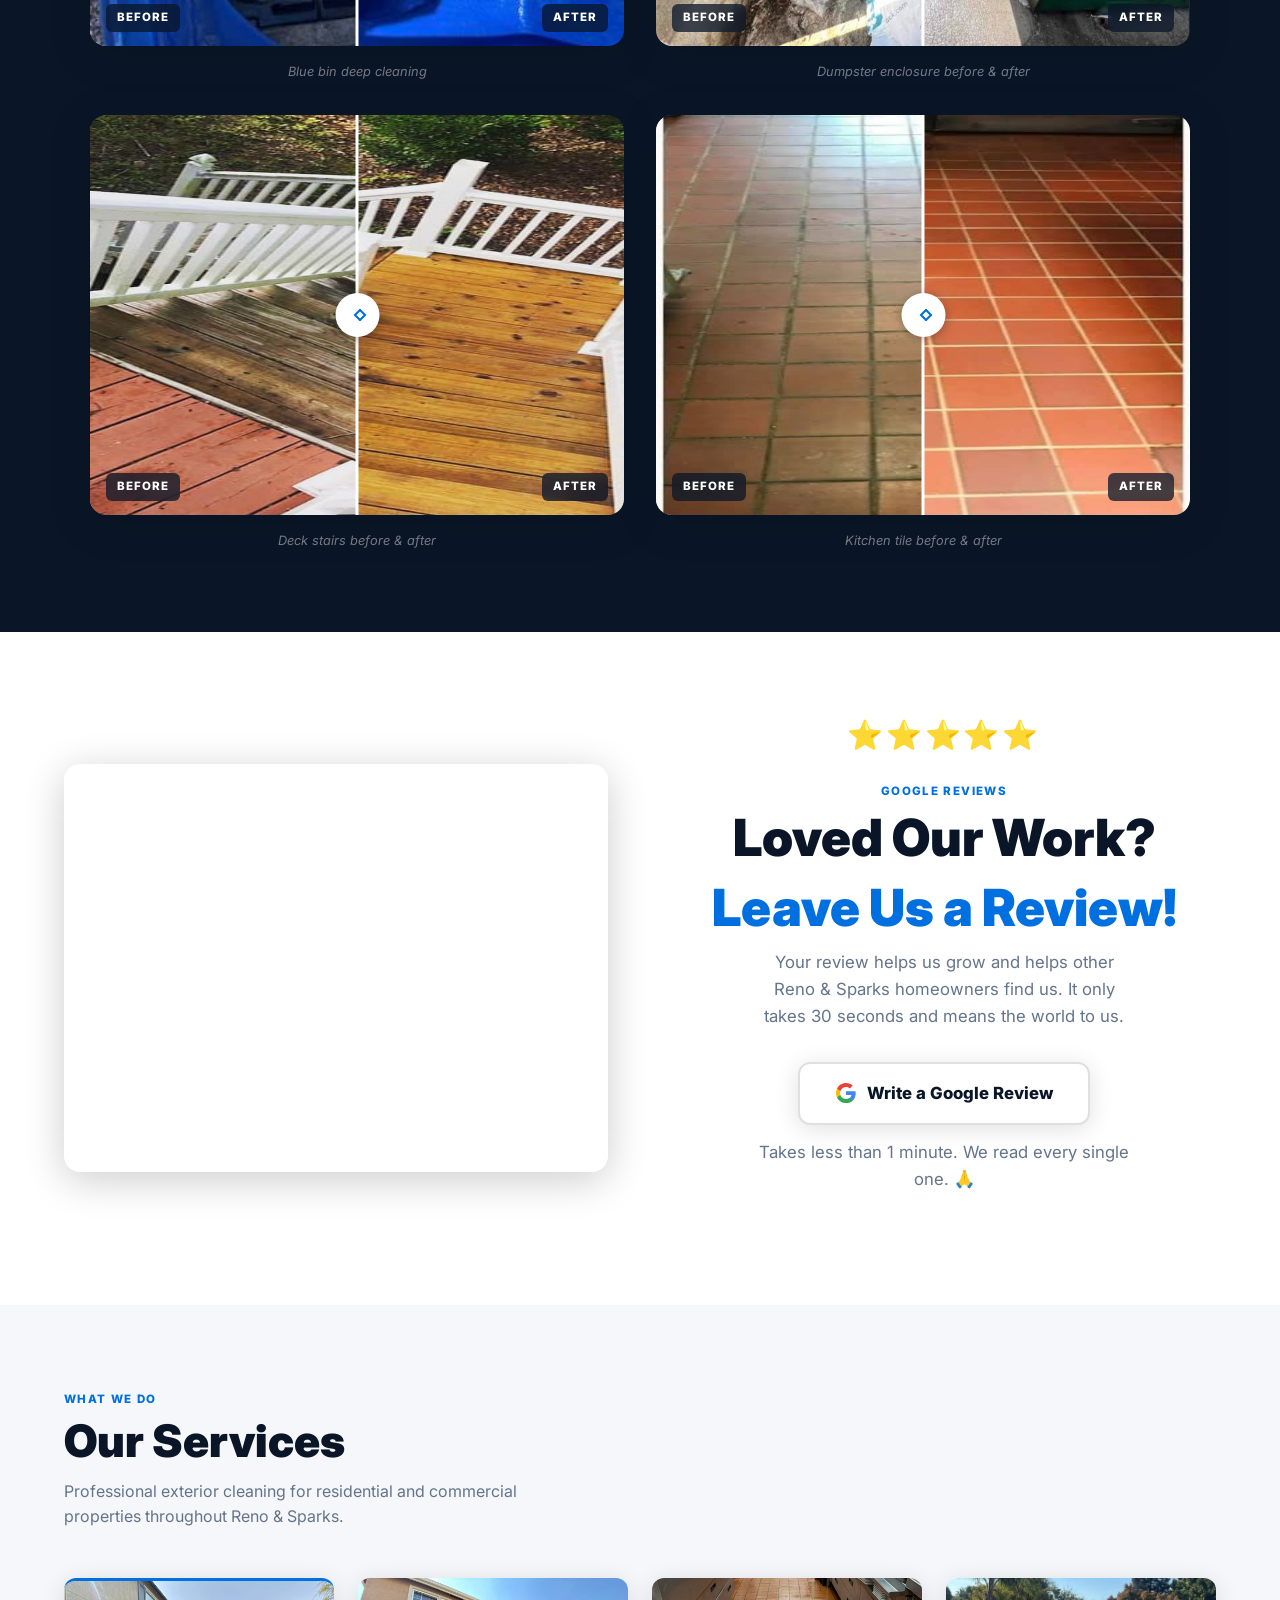
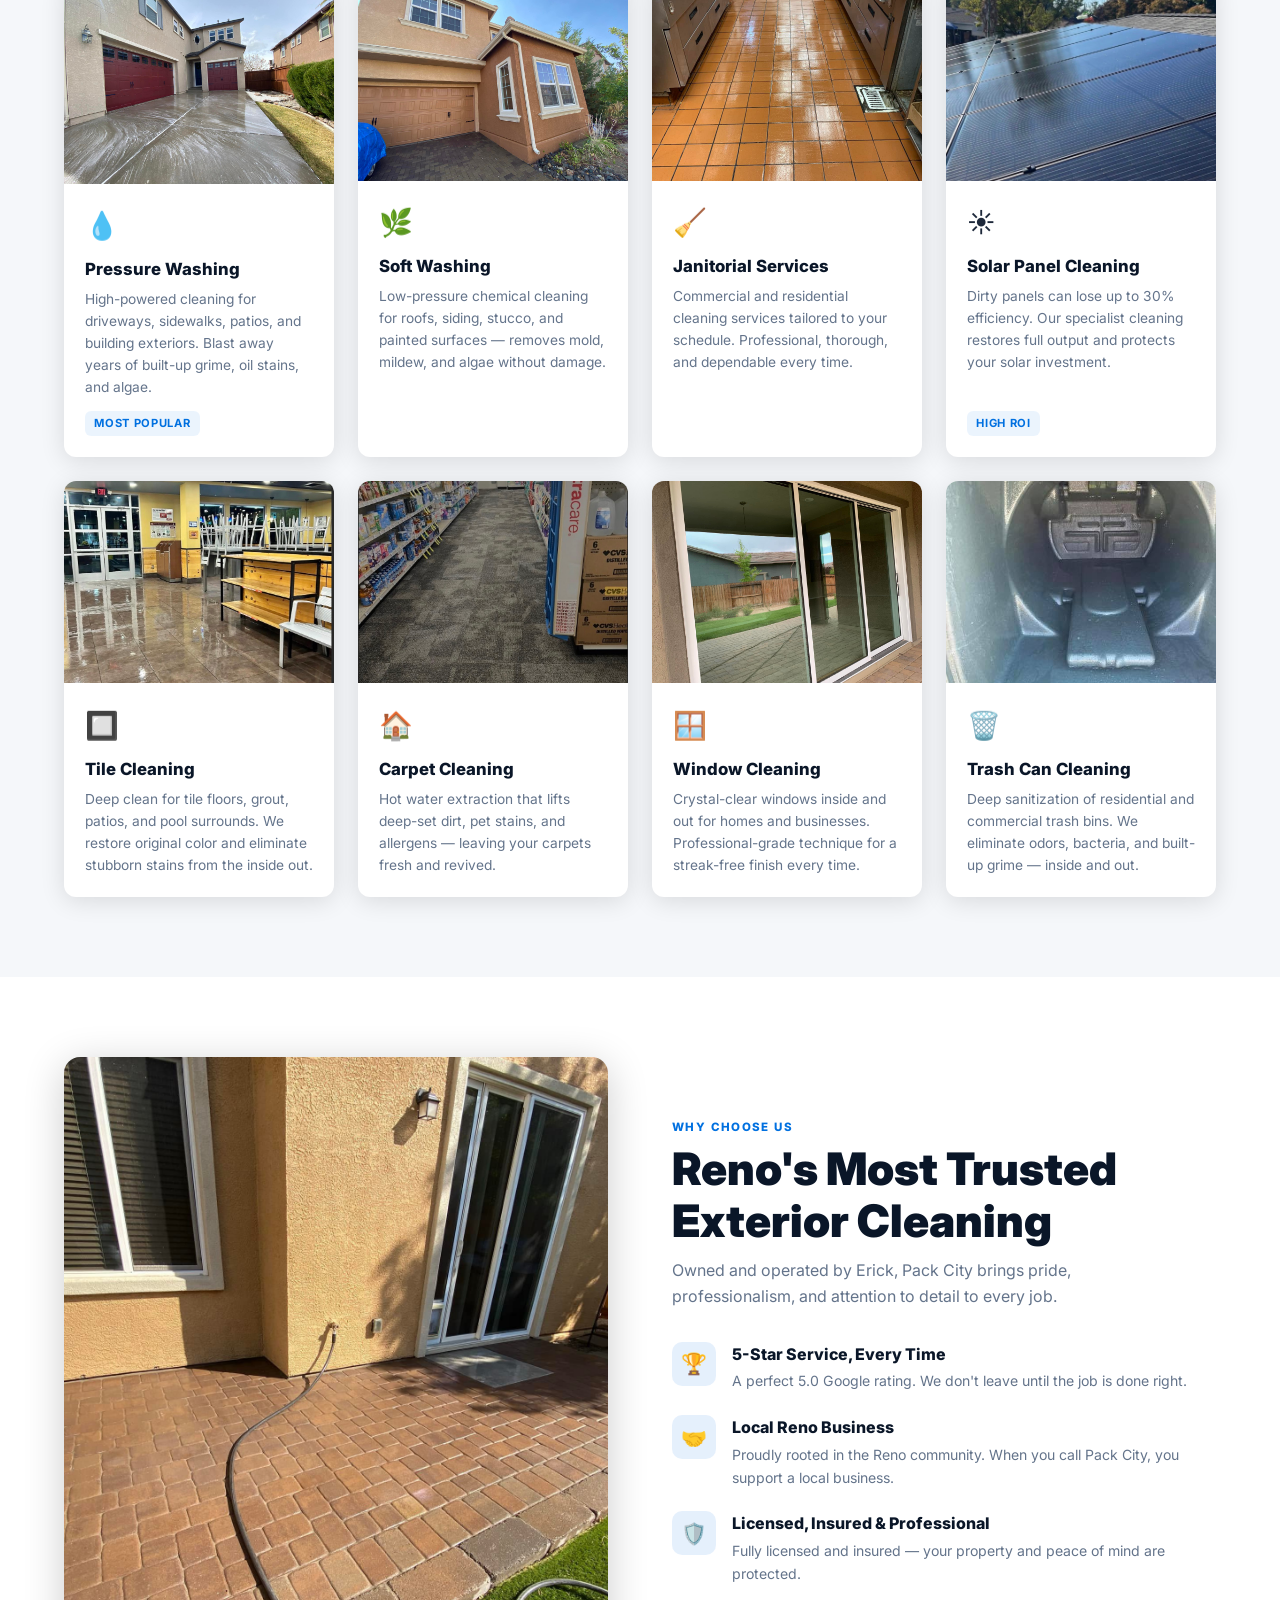
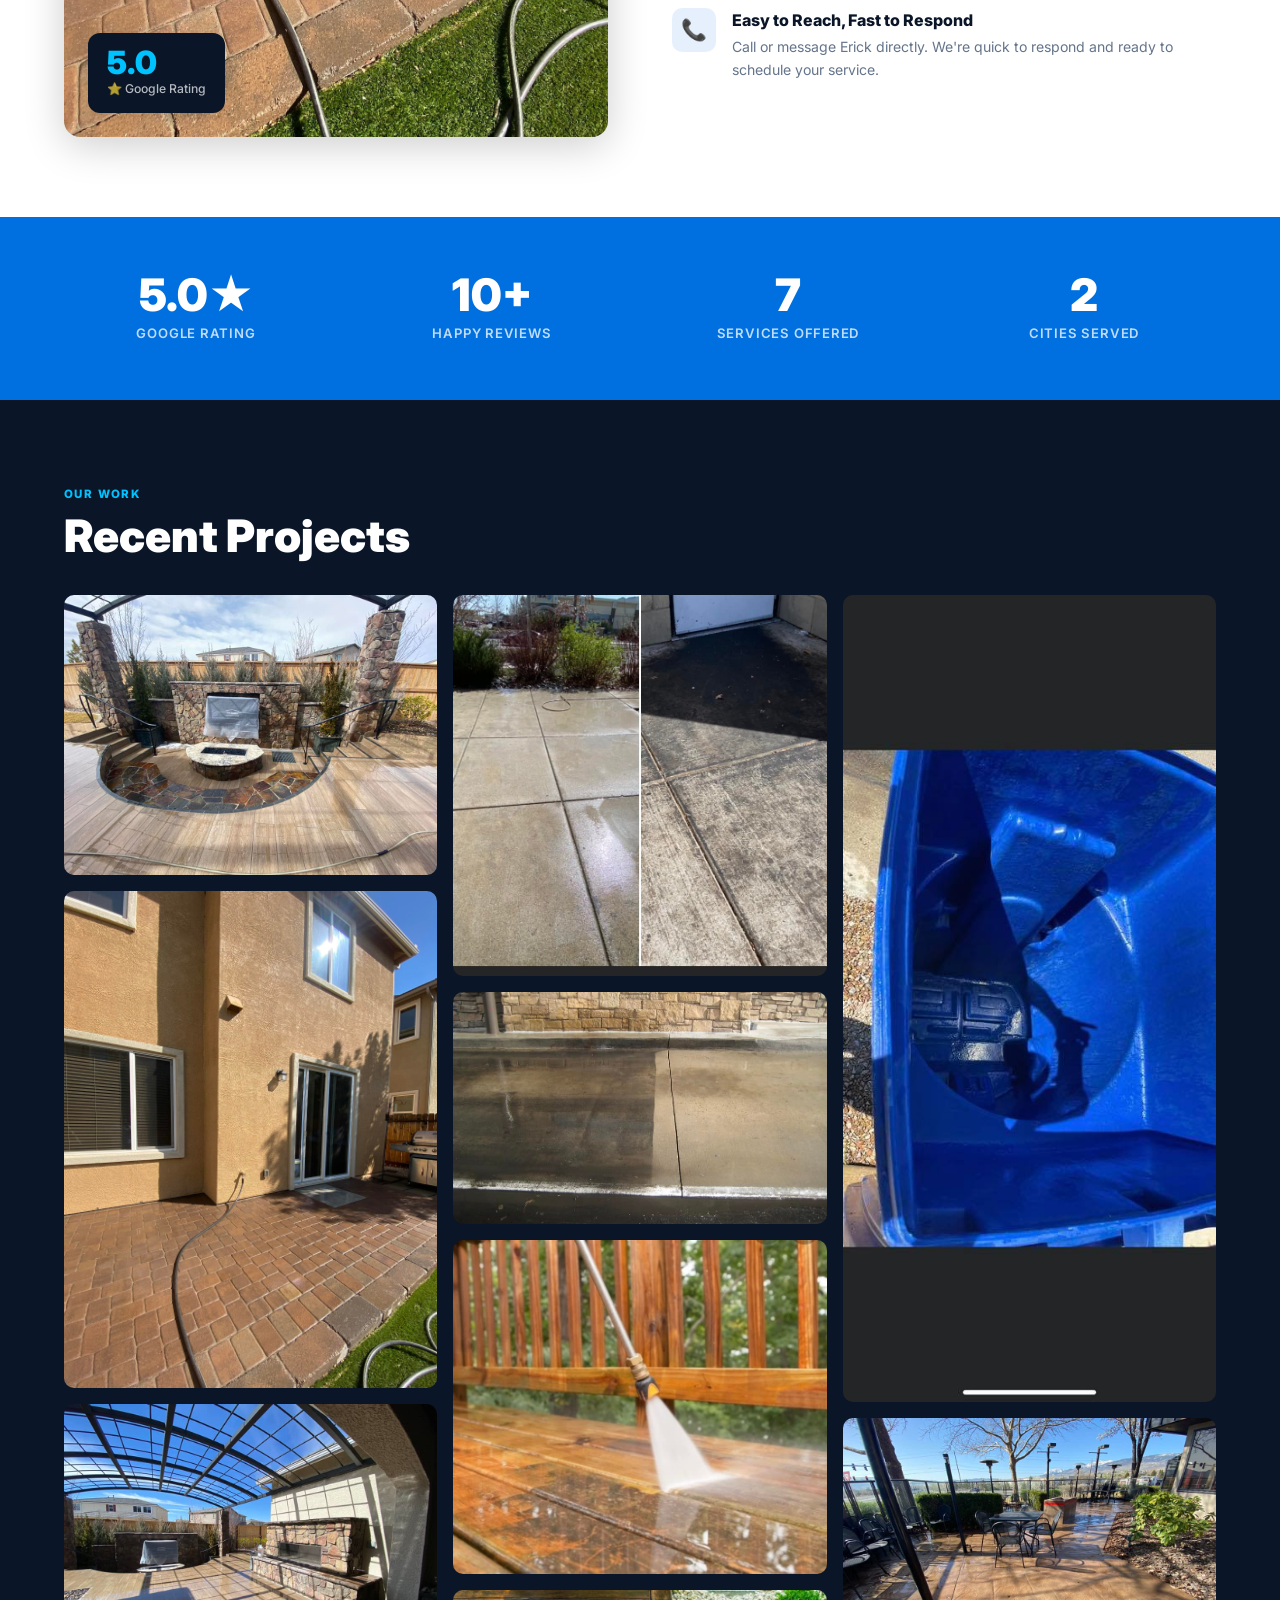
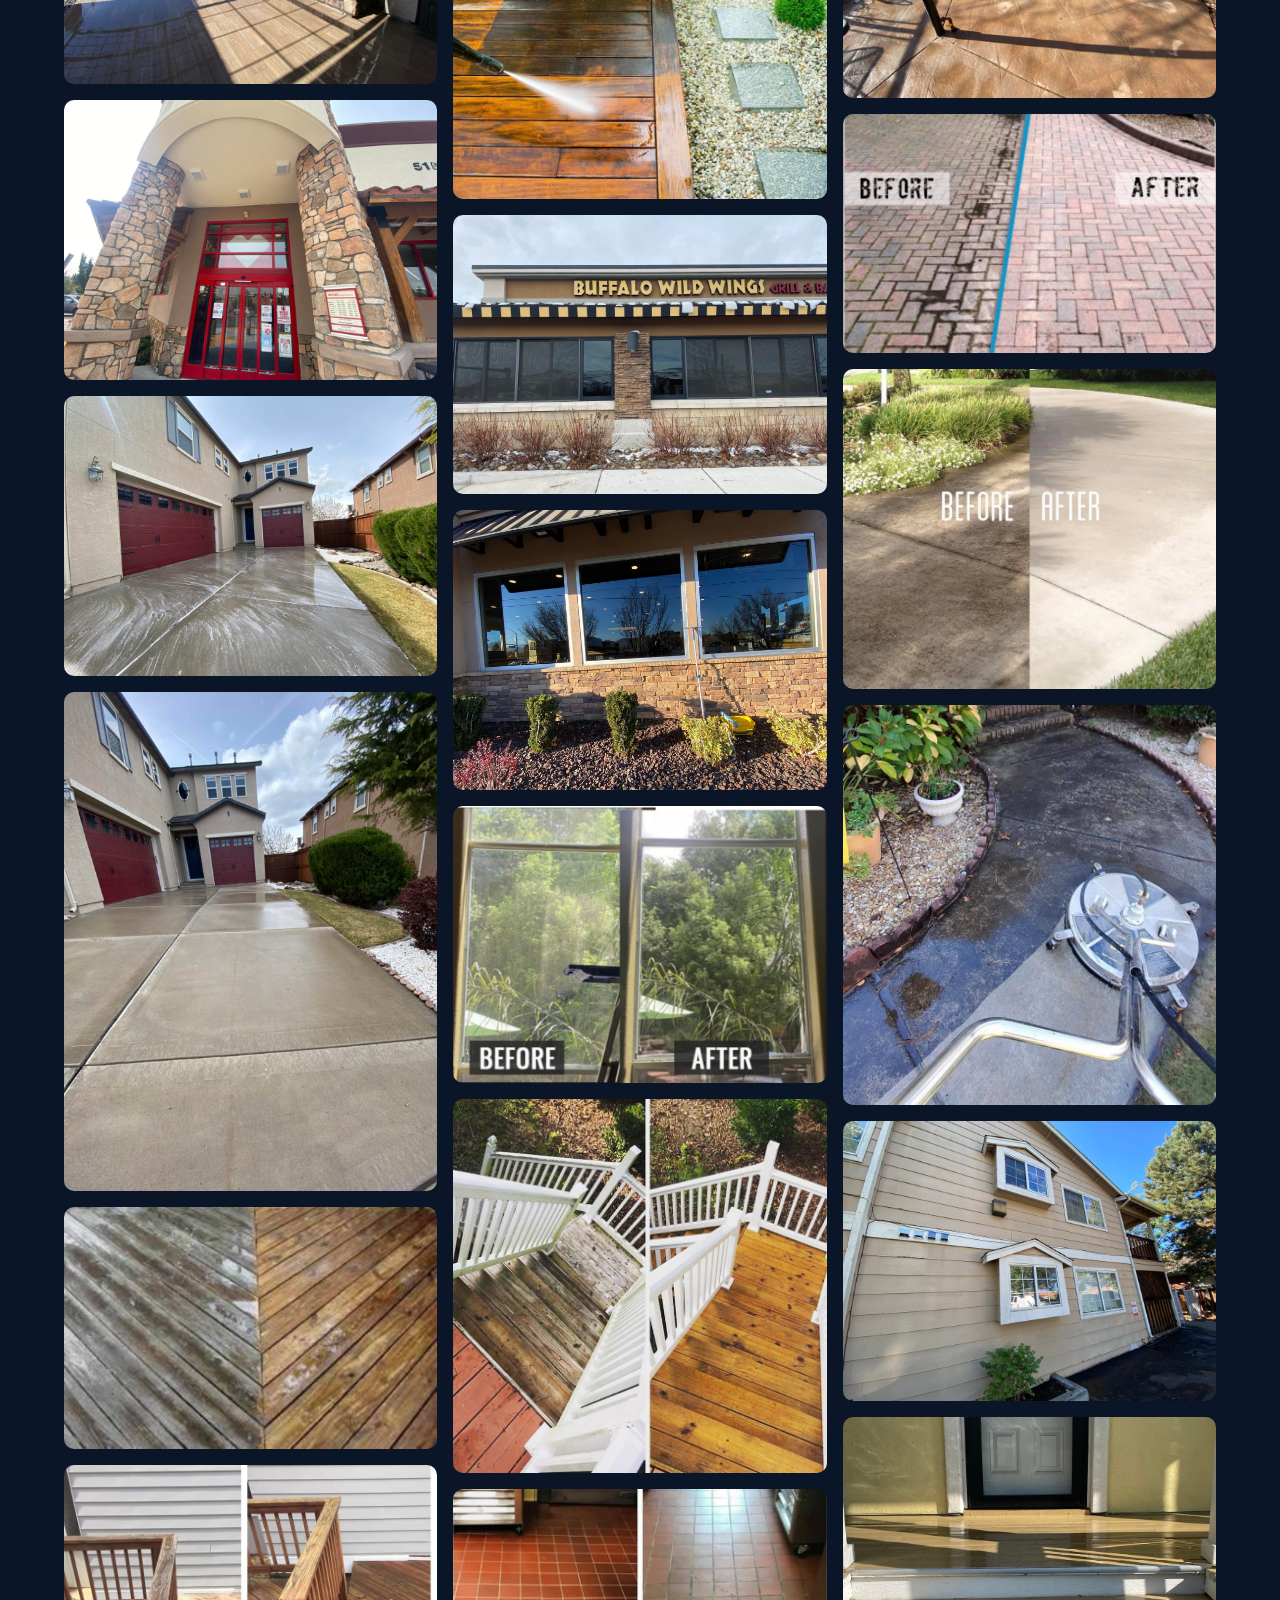
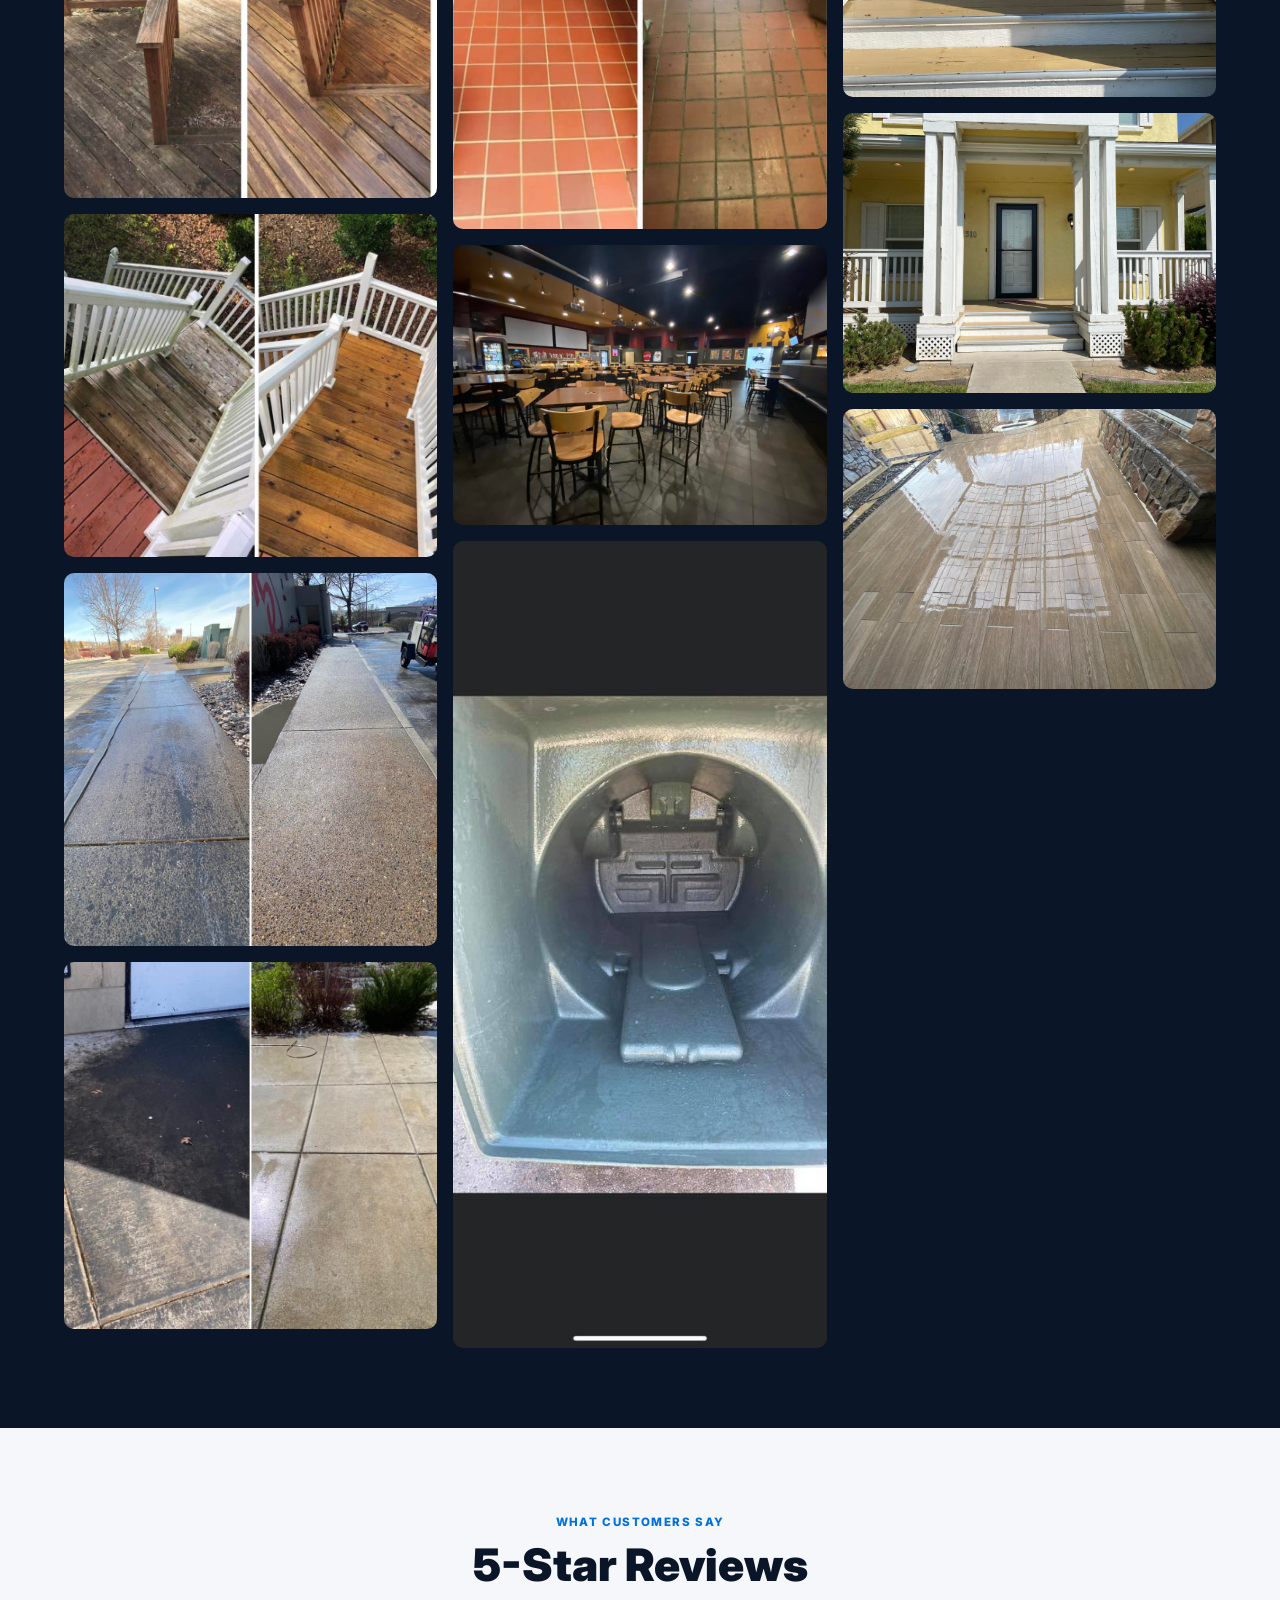
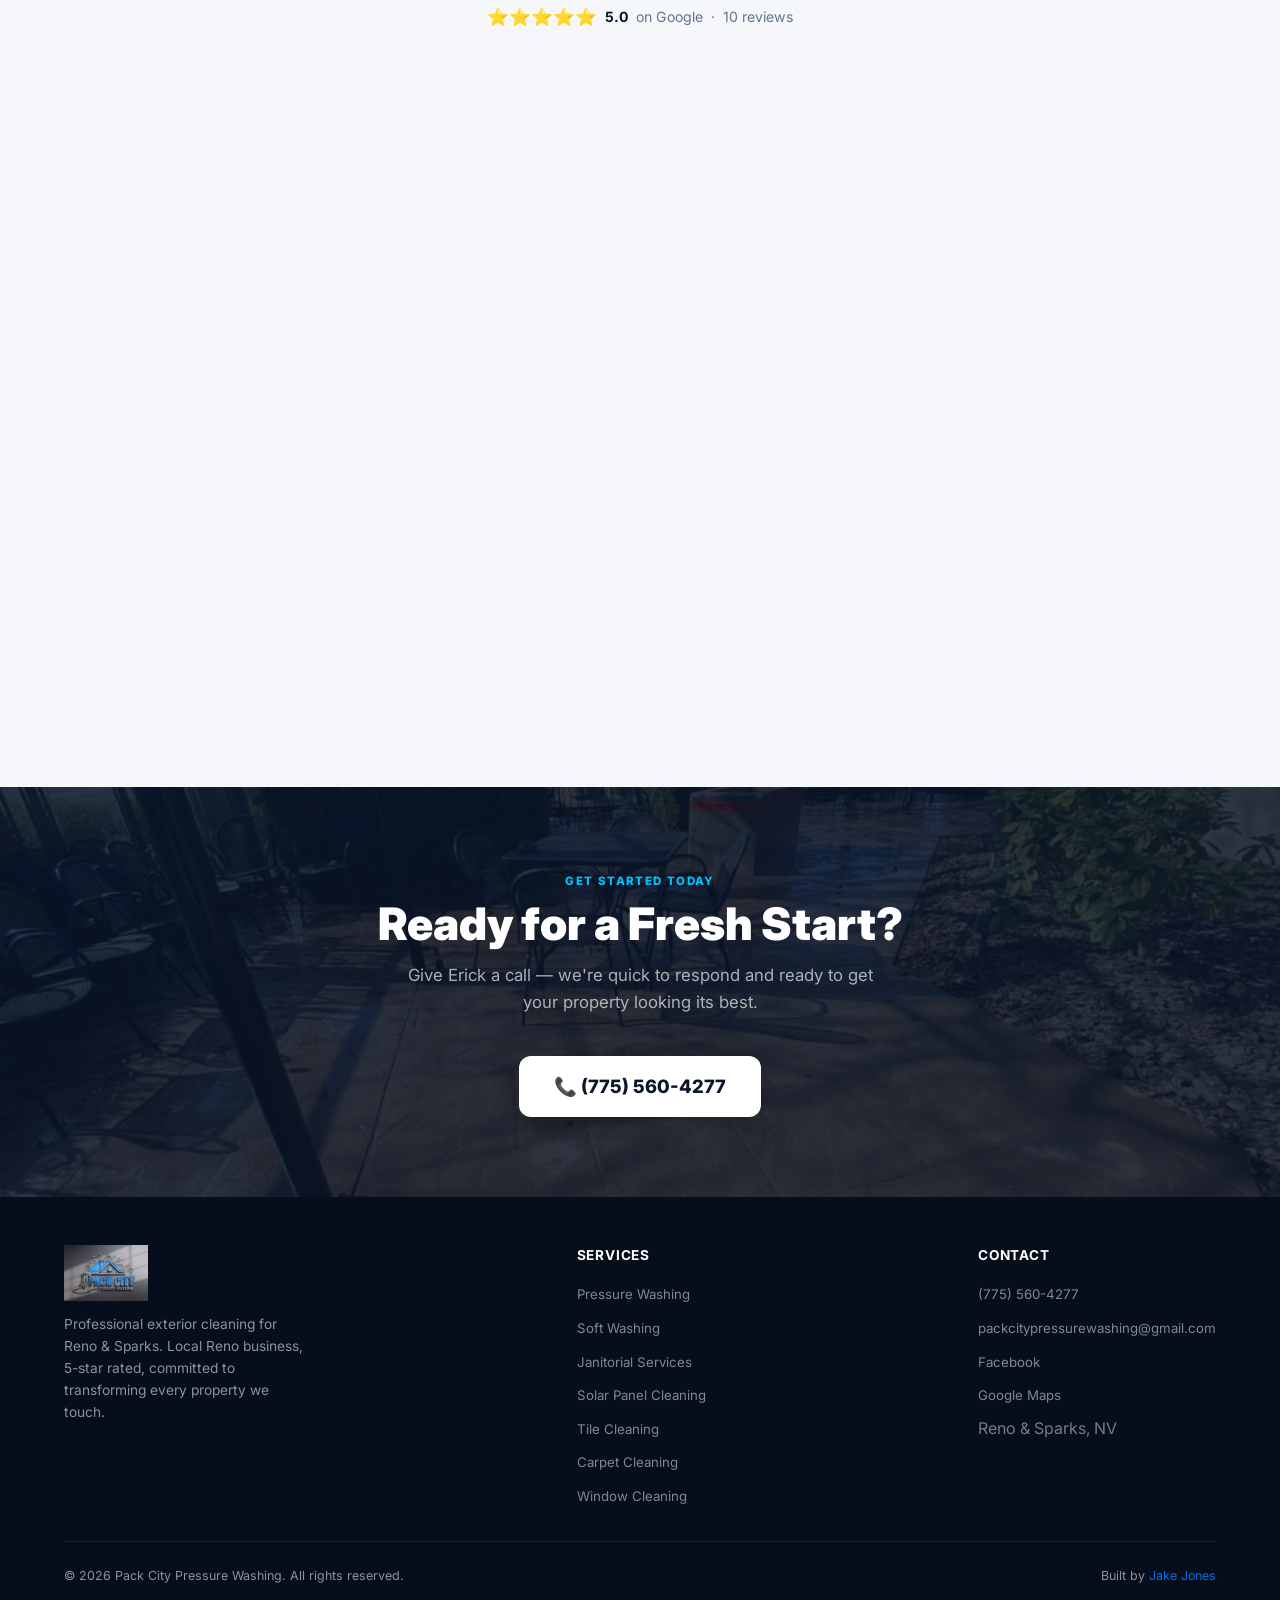
==== commit 61651d9c: "Restore tagline in intro animation" ====
--- a/index.html
+++ b/index.html
@@ -237,6 +237,7 @@
     <div class="intro-glow"></div>
     <img class="intro-logo" src="assets/PACK-CITY LOGO.jpg" alt="Pack City" width="300" height="200" />
   </div>
+  <div class="intro-tagline">Pressure Washing &amp; Window Cleaning</div>
 </div>
 
 <!-- ── Announcement Bar ── -->
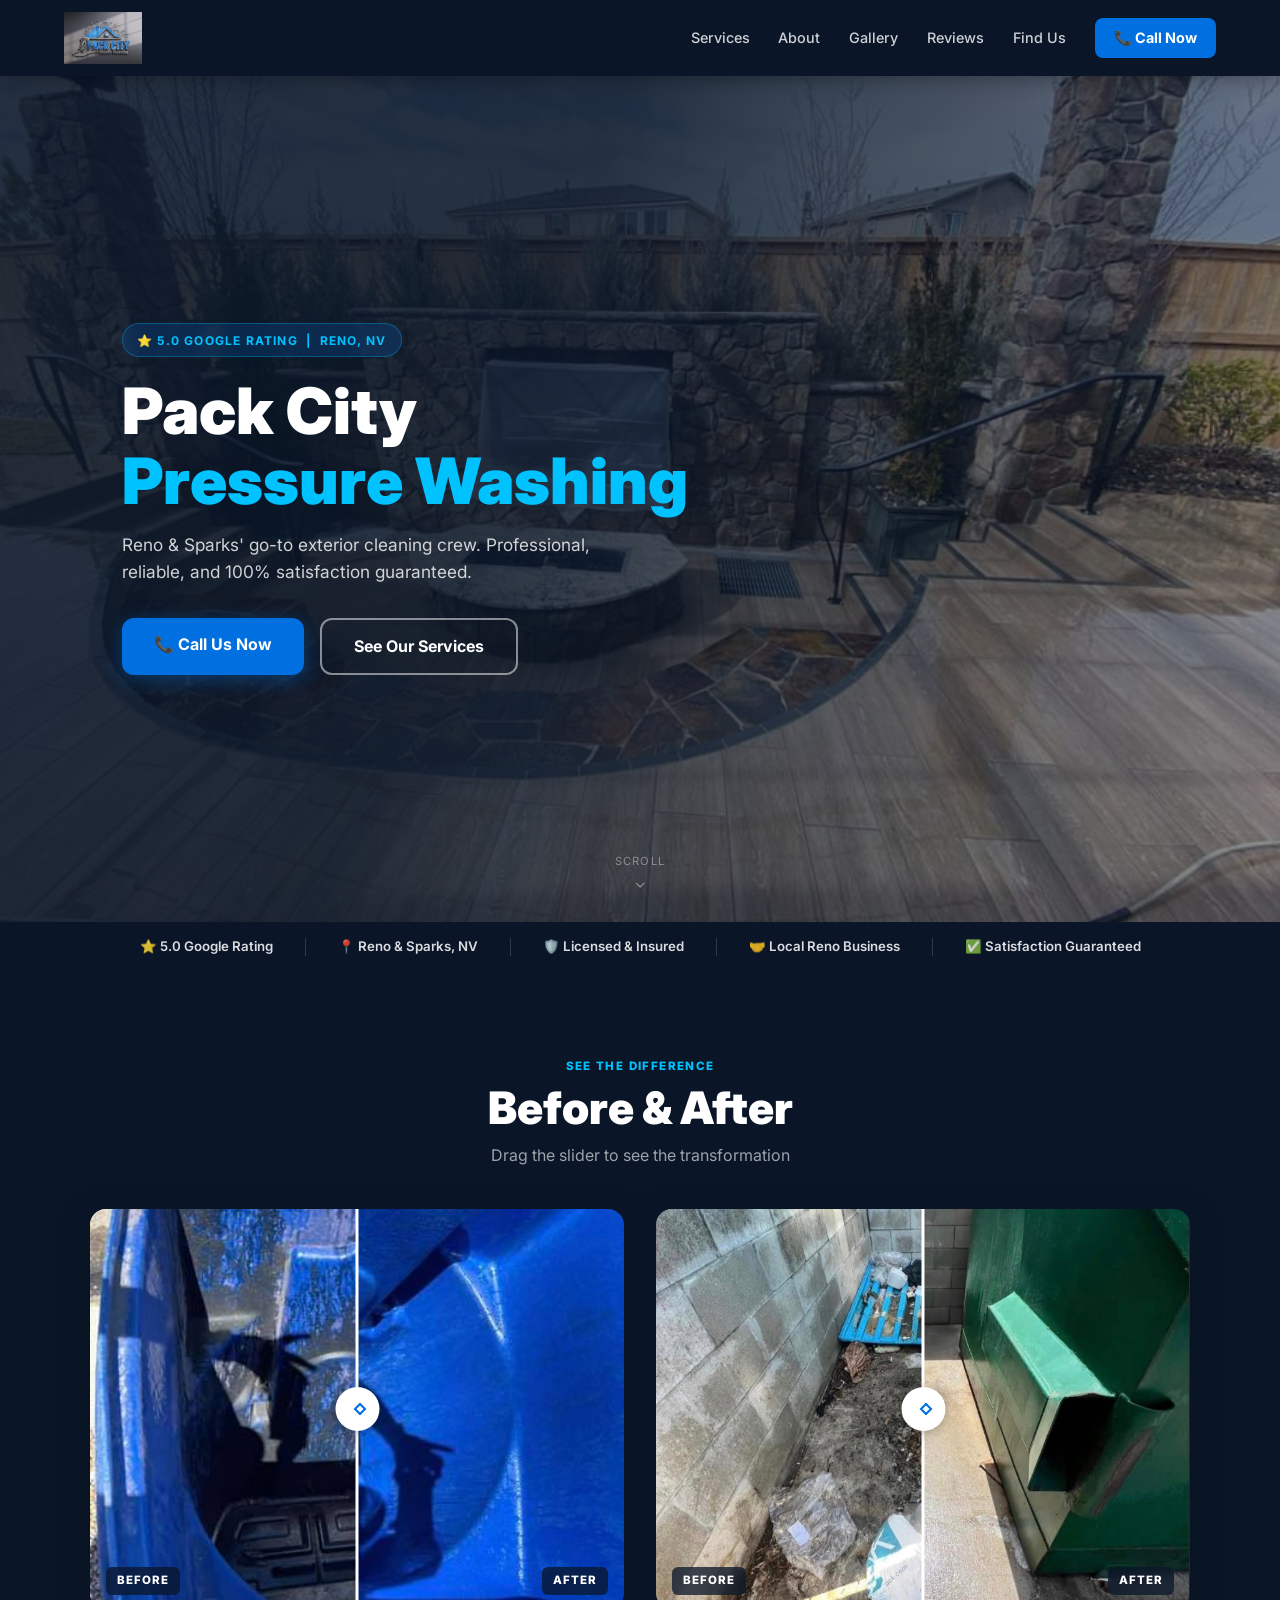
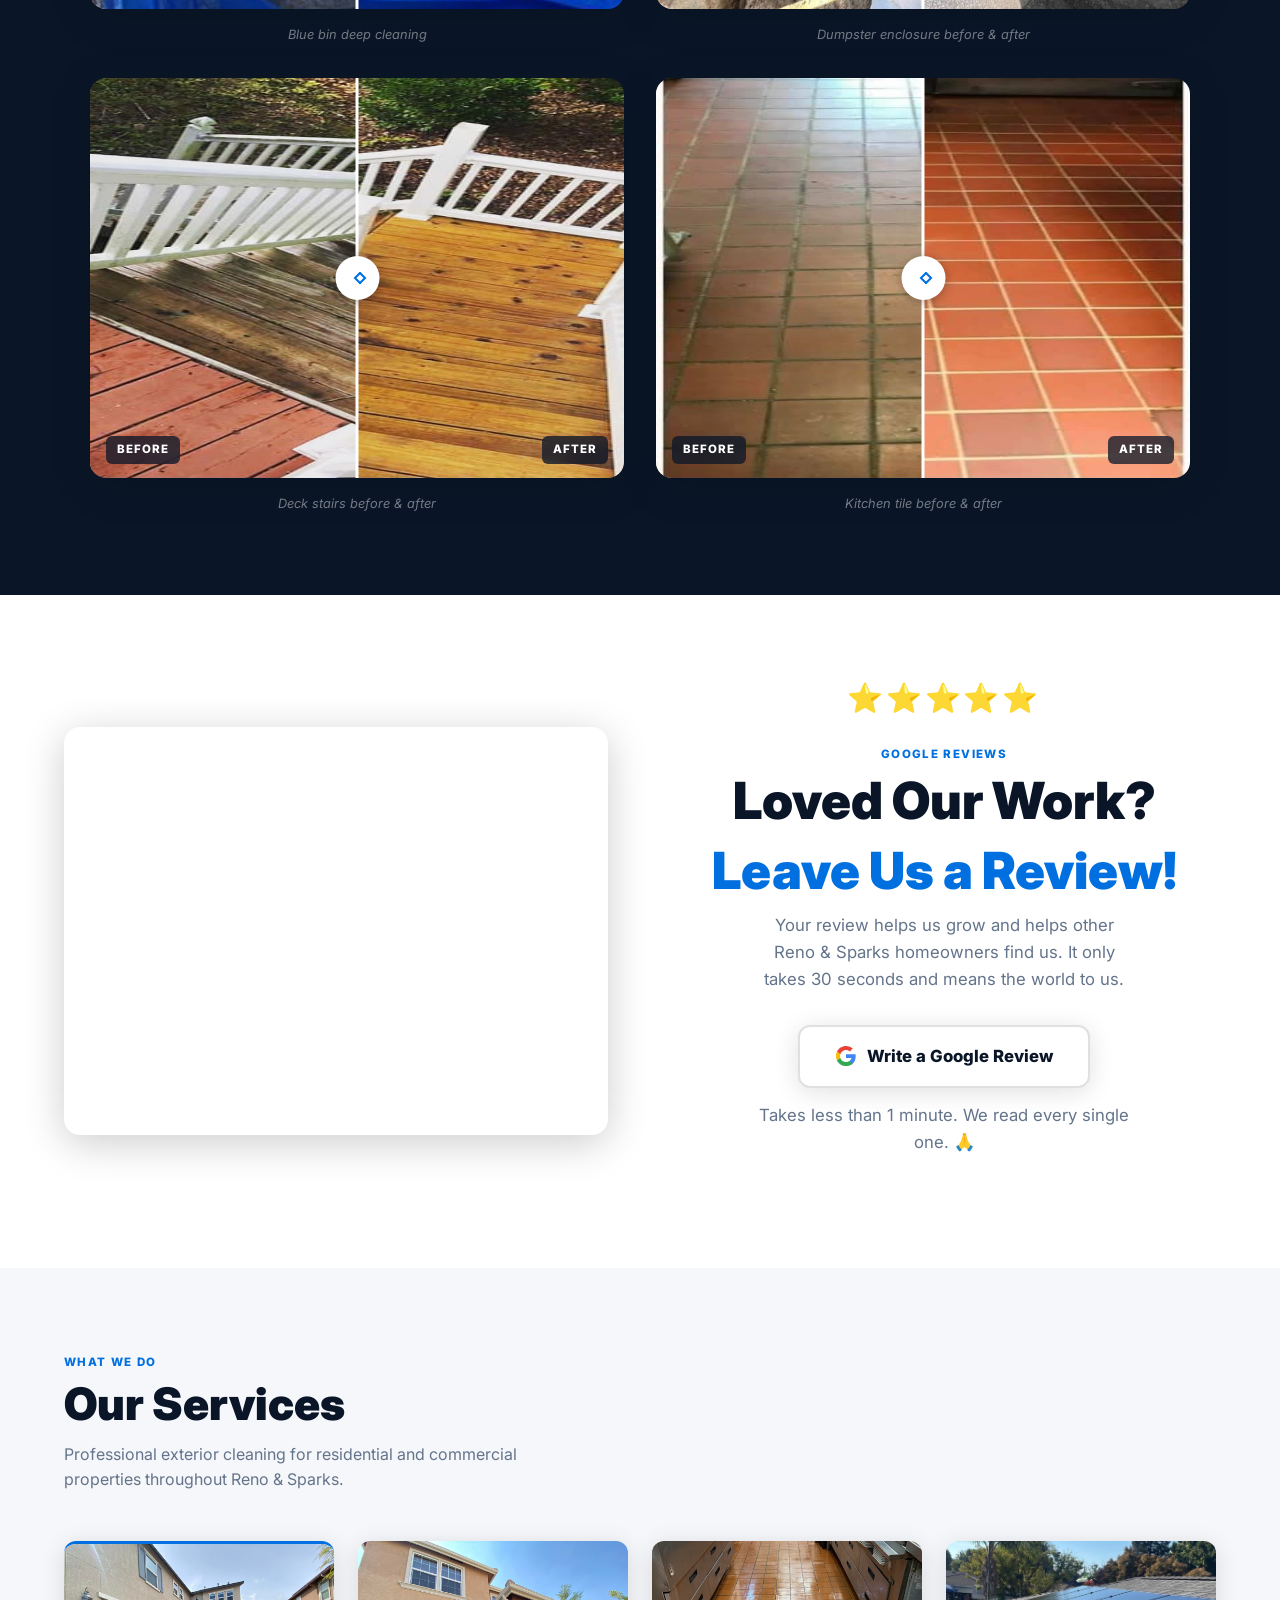
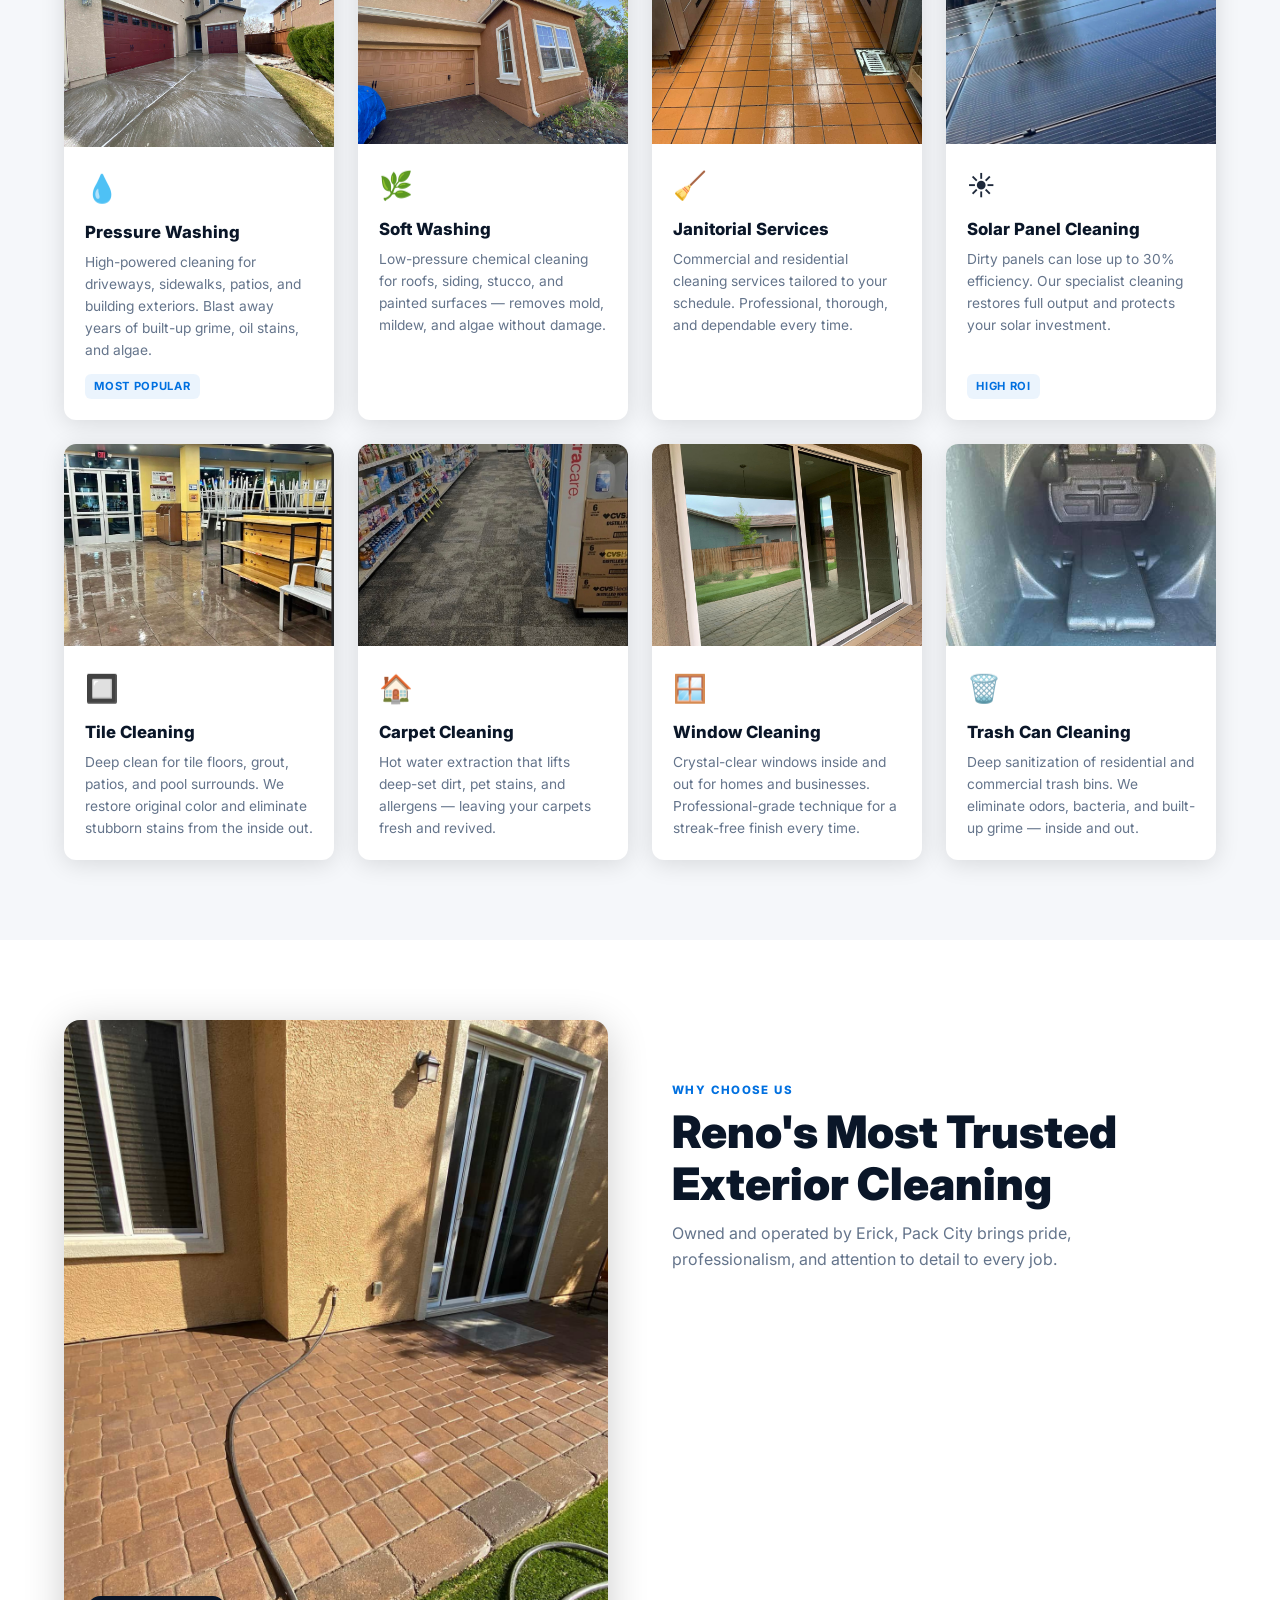
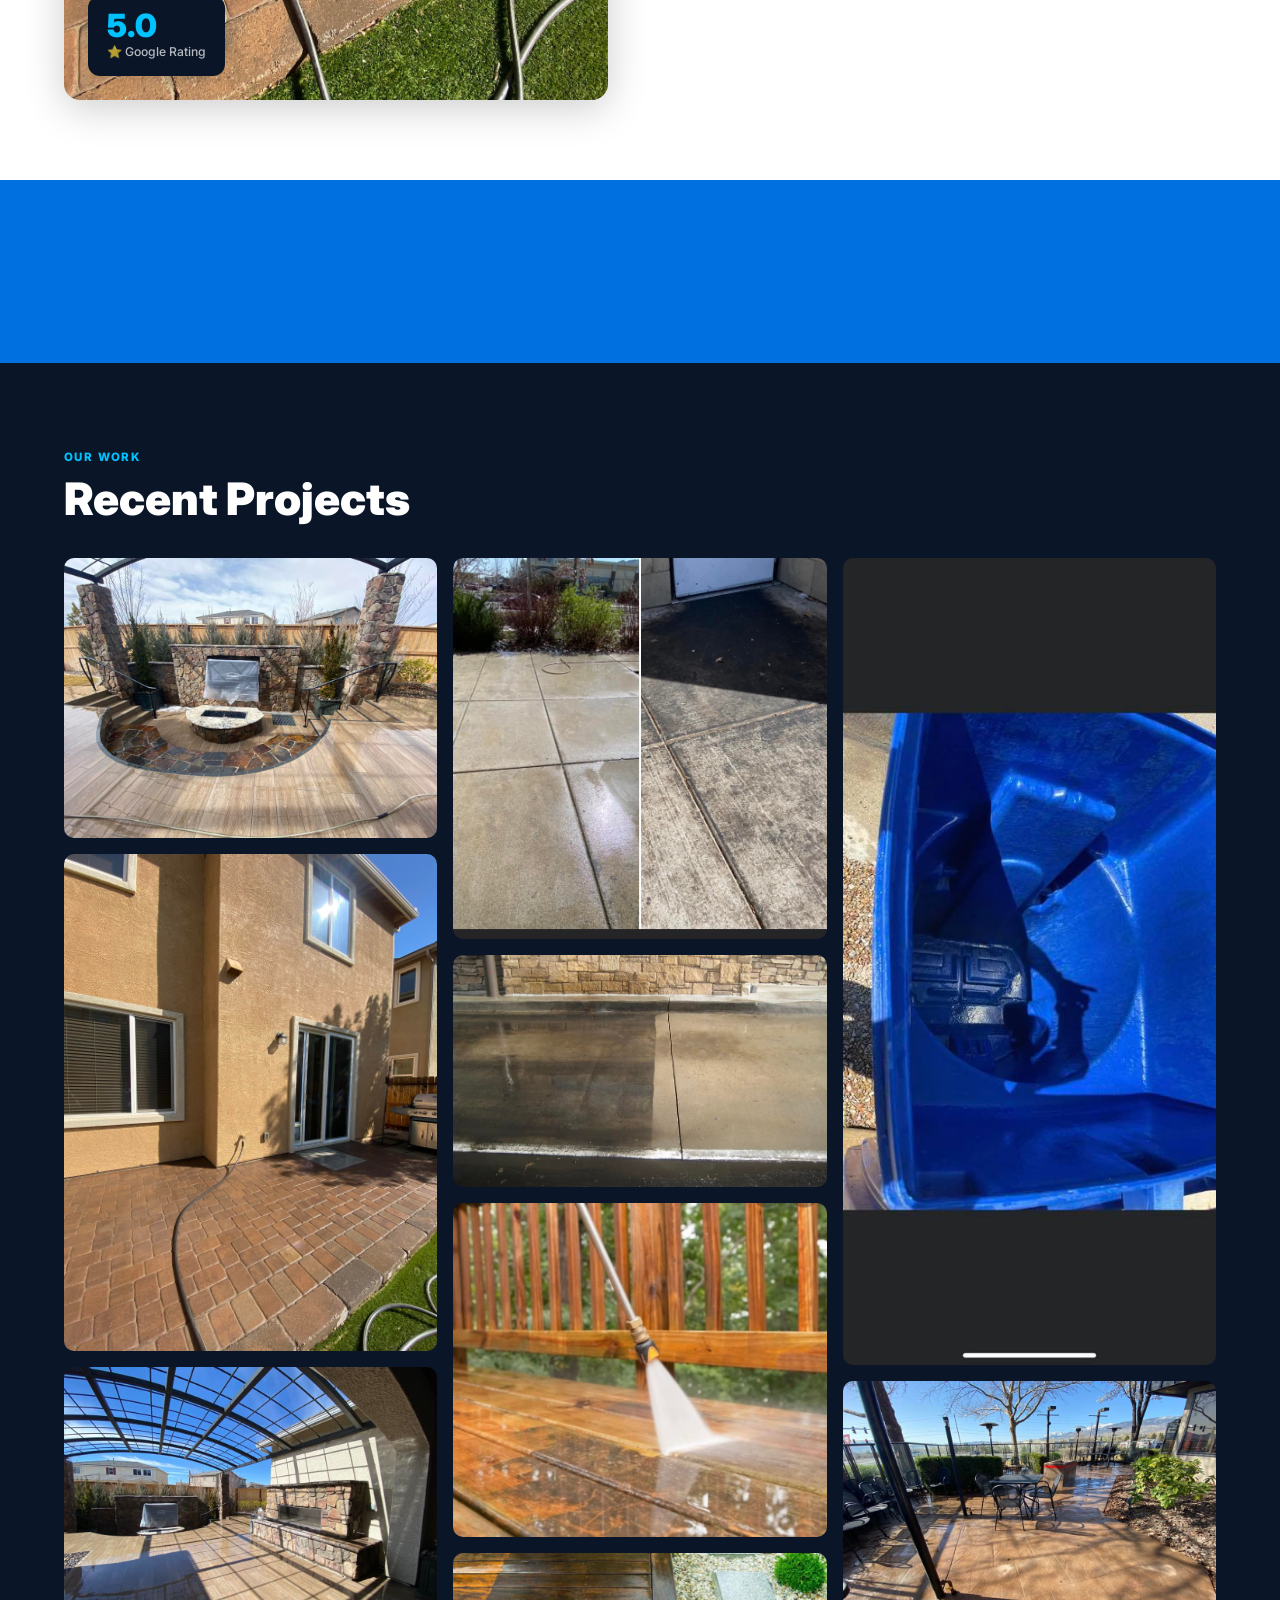
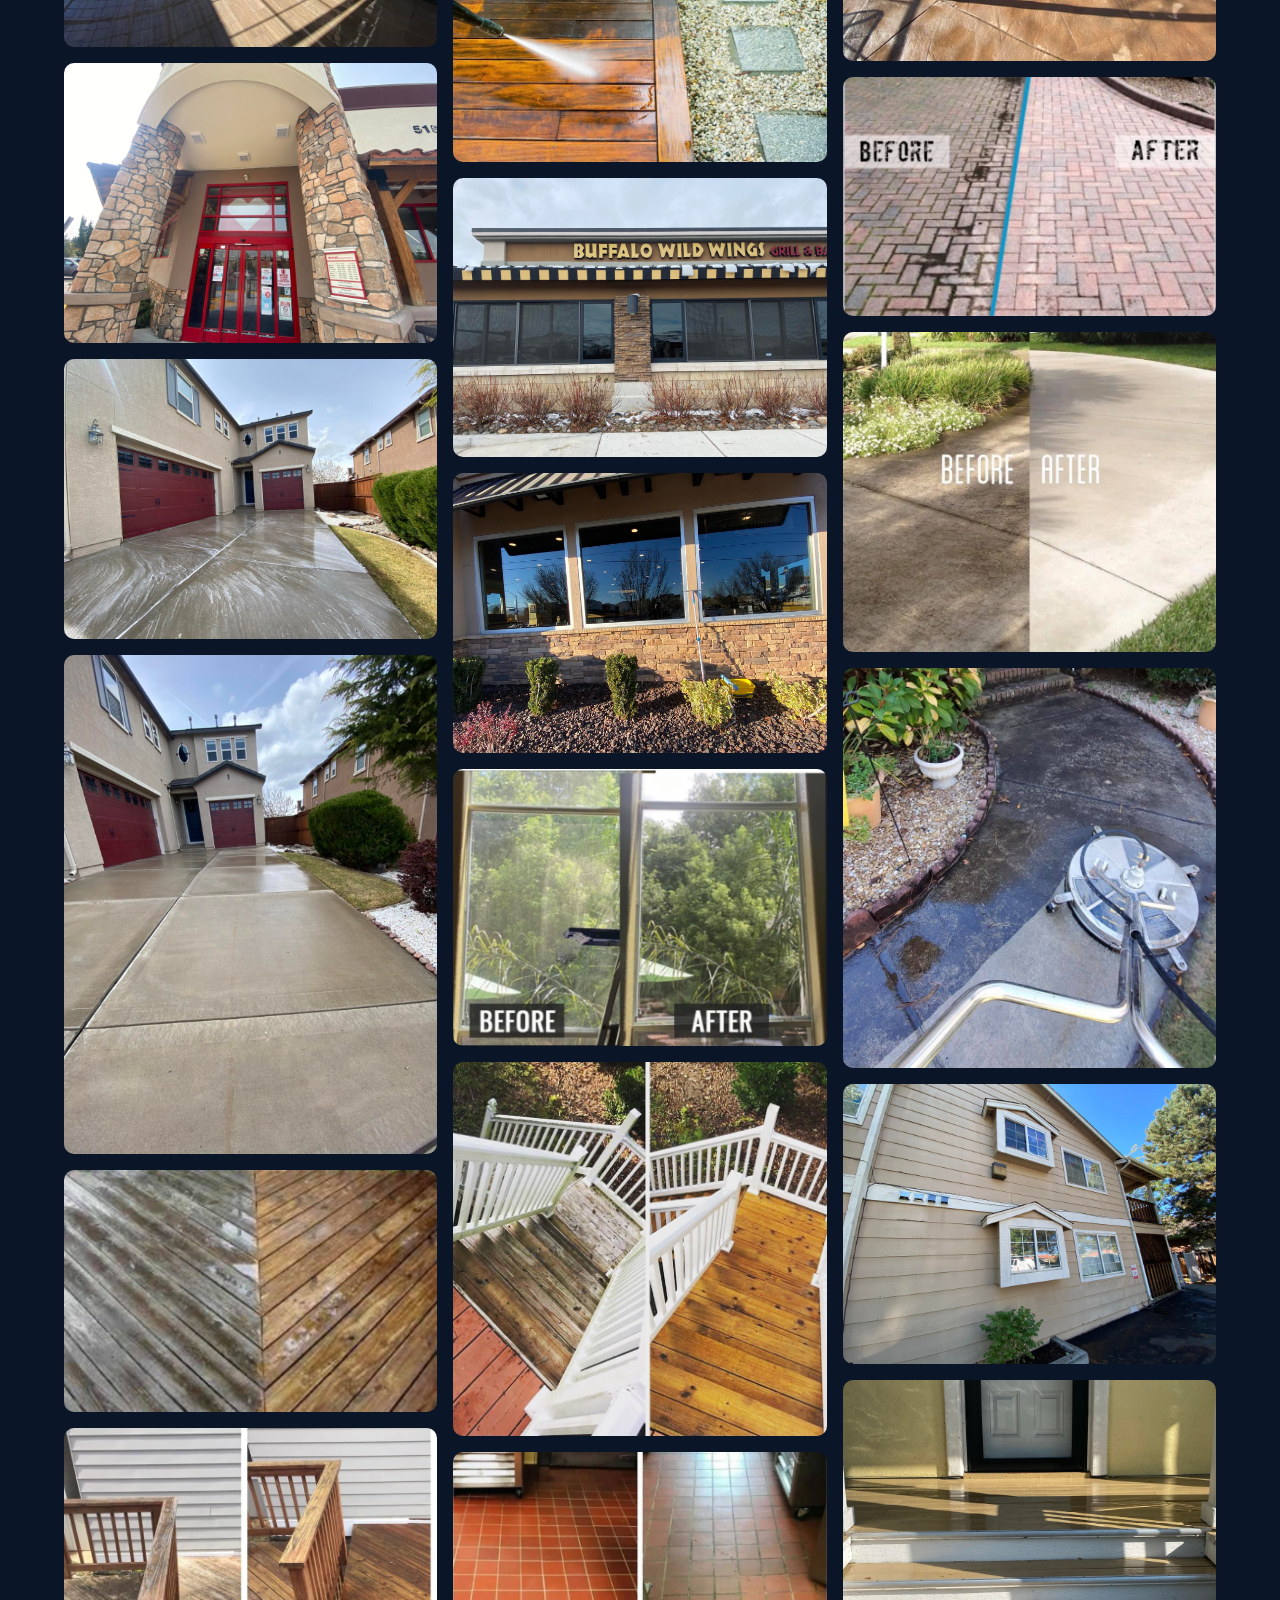
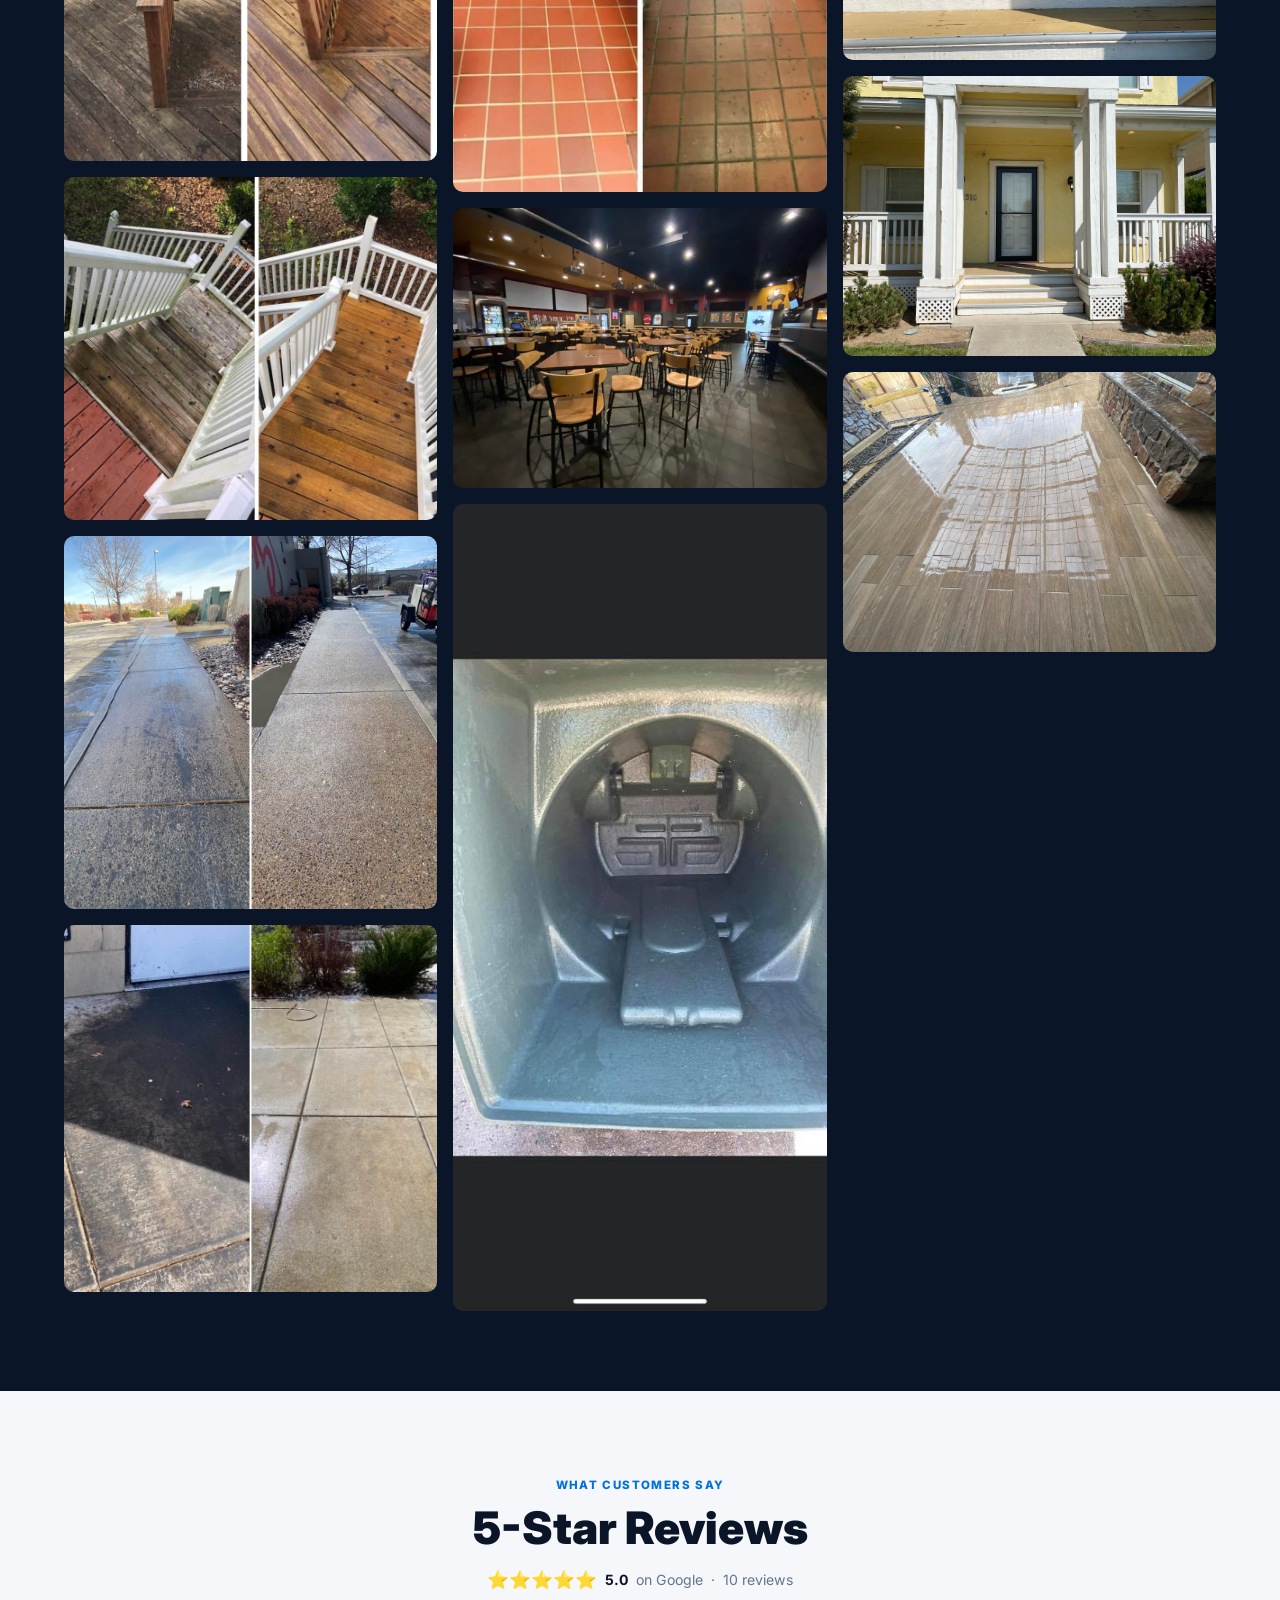
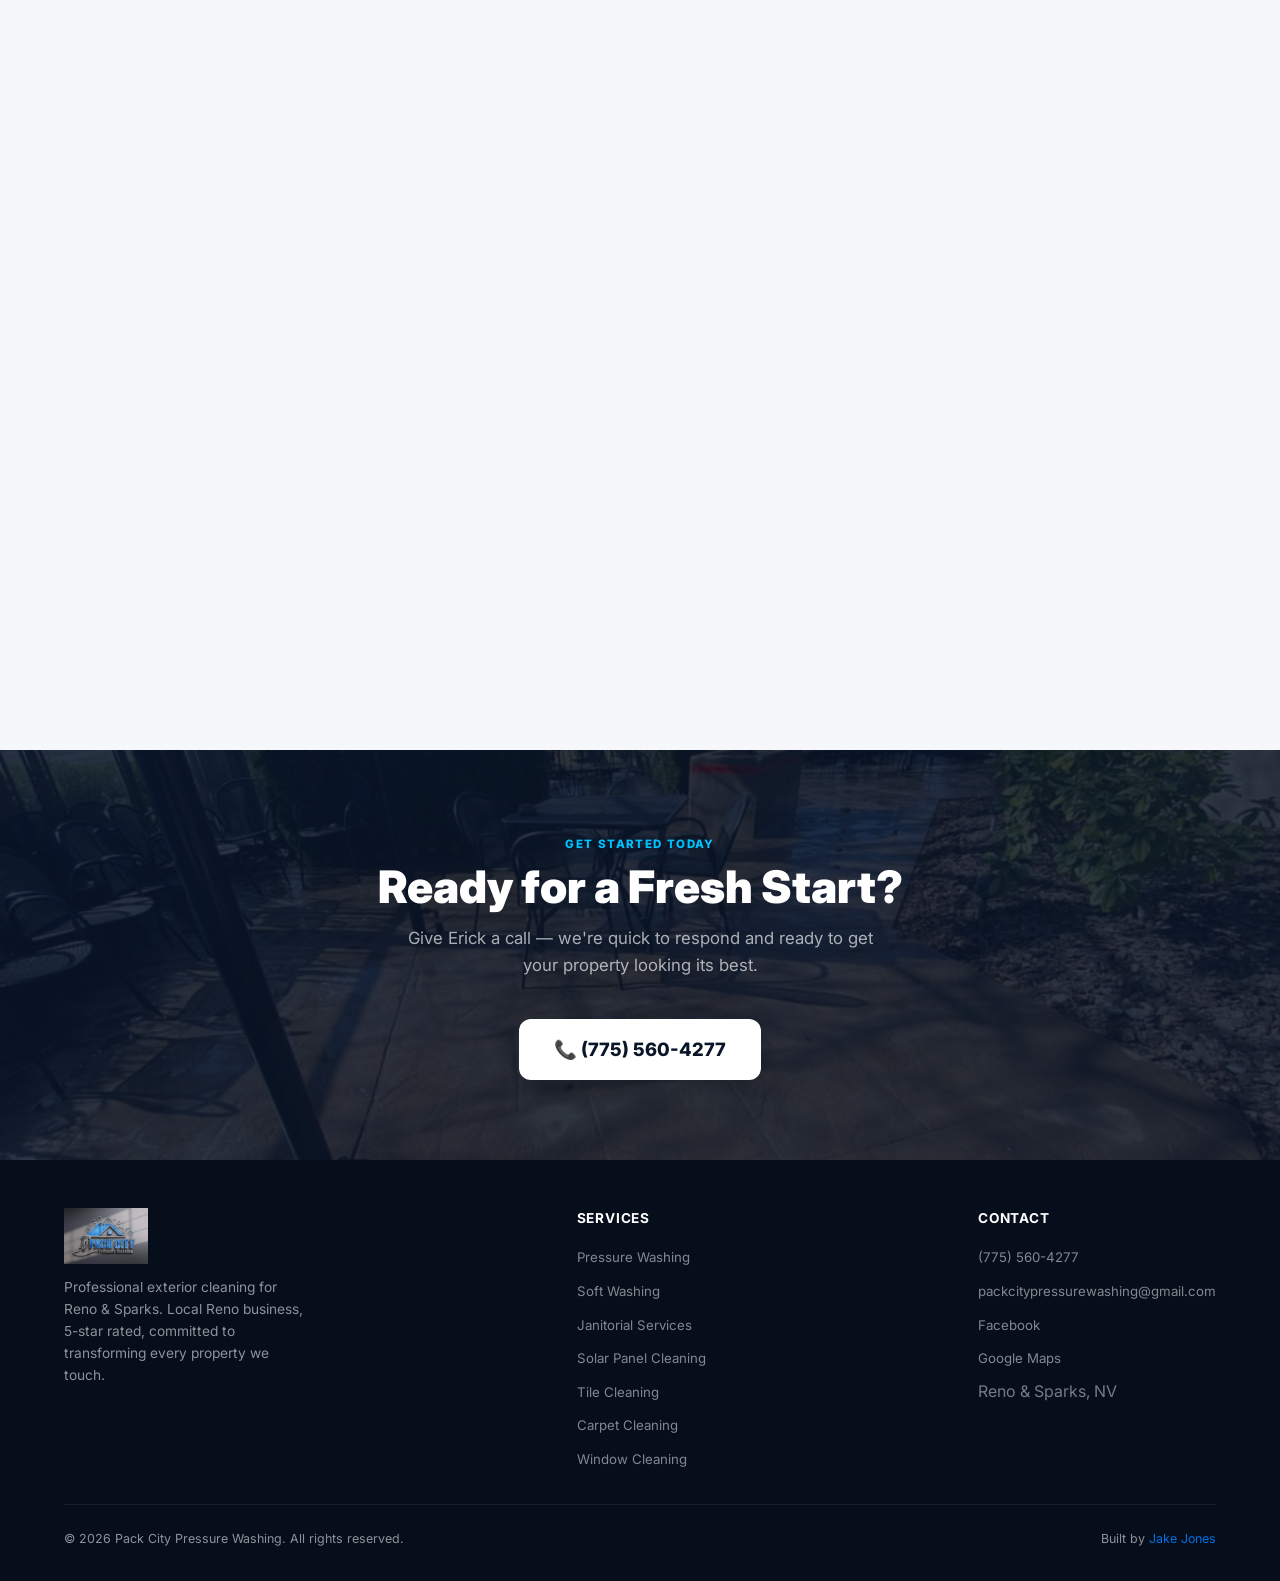
==== commit 1d2edce3: "Remove announcement bar from top of homepage" ====
--- a/index.html
+++ b/index.html
@@ -240,12 +240,6 @@
   <div class="intro-tagline">Pressure Washing &amp; Window Cleaning</div>
 </div>
 
-<!-- ── Announcement Bar ── -->
-<div class="ann">
-  📞 Call Us Today &nbsp;·&nbsp; Serving Reno &amp; Sparks, NV &nbsp;·&nbsp;
-  <a href="tel:+17755604277">(775) 560-4277</a>
-  &nbsp;·&nbsp; ⭐ 5.0 Google Rated
-</div>
 
 <!-- ── Nav ── -->
 <nav id="nav">
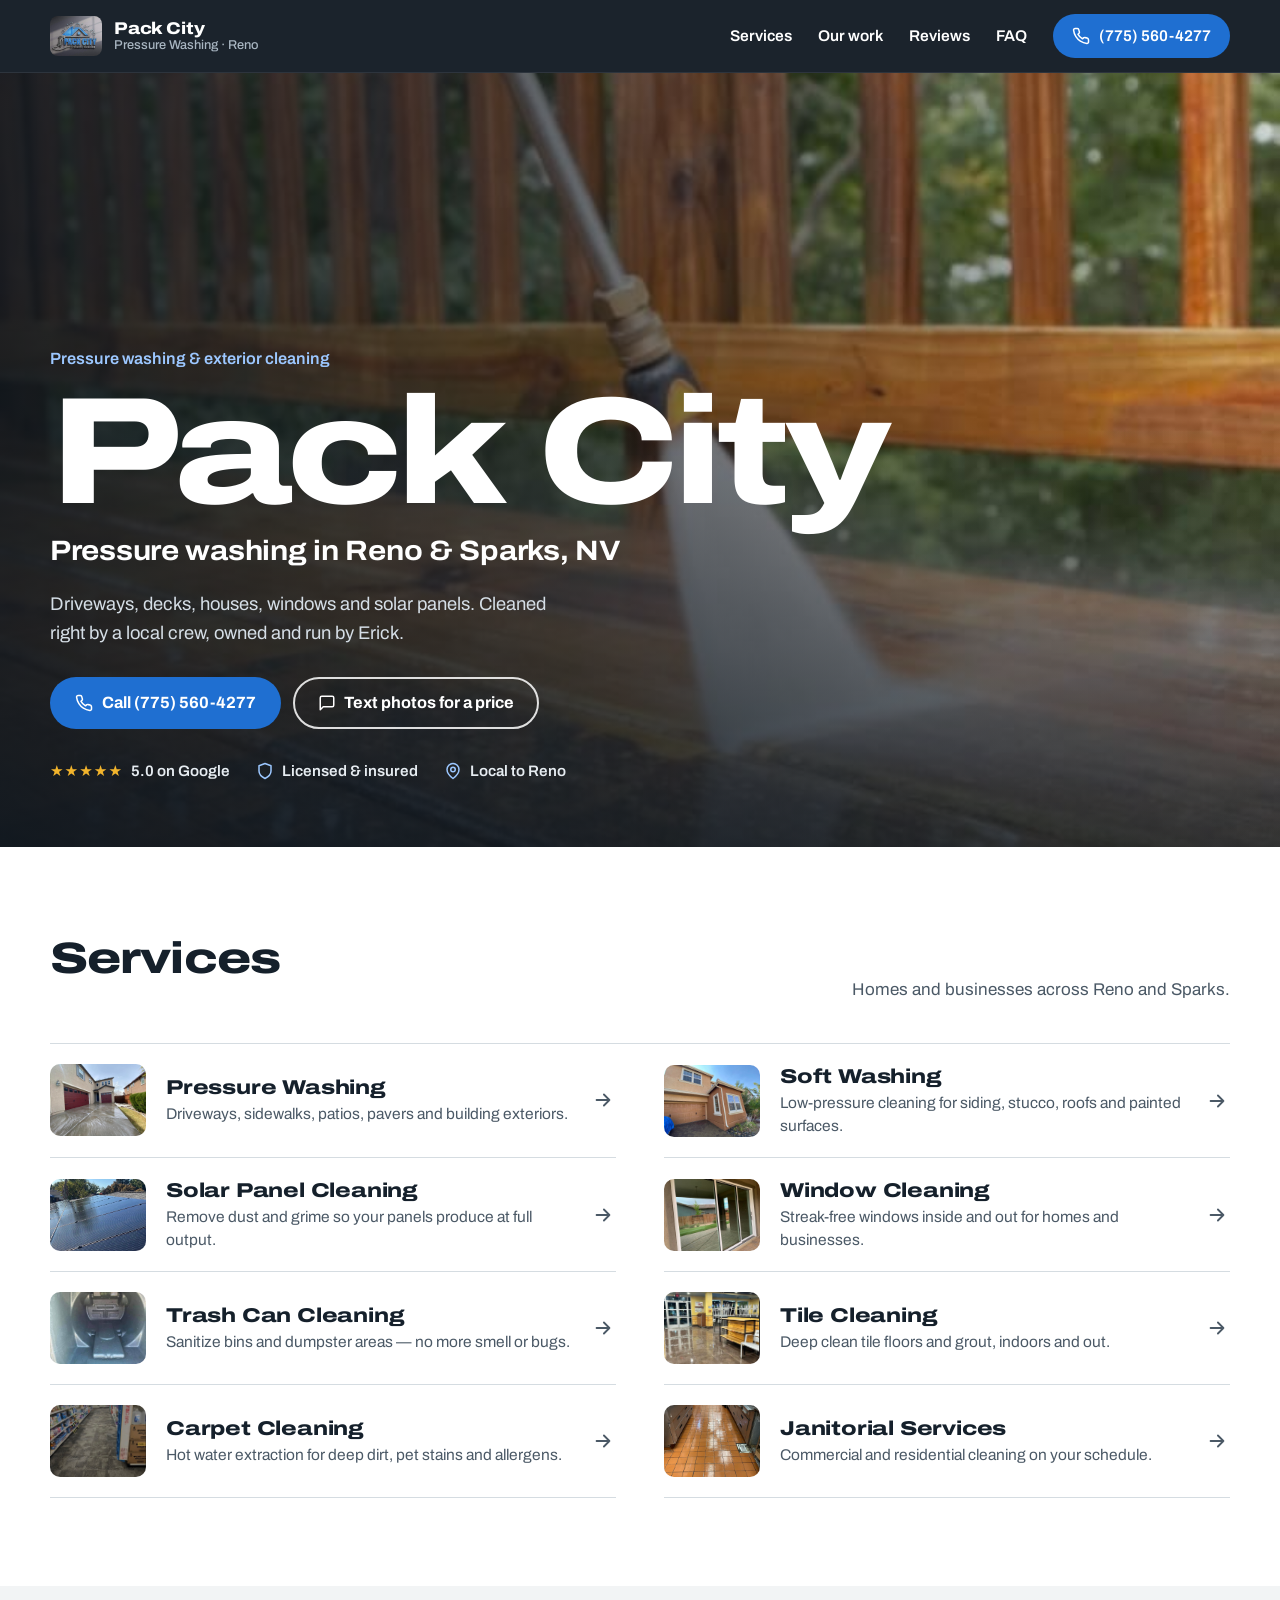
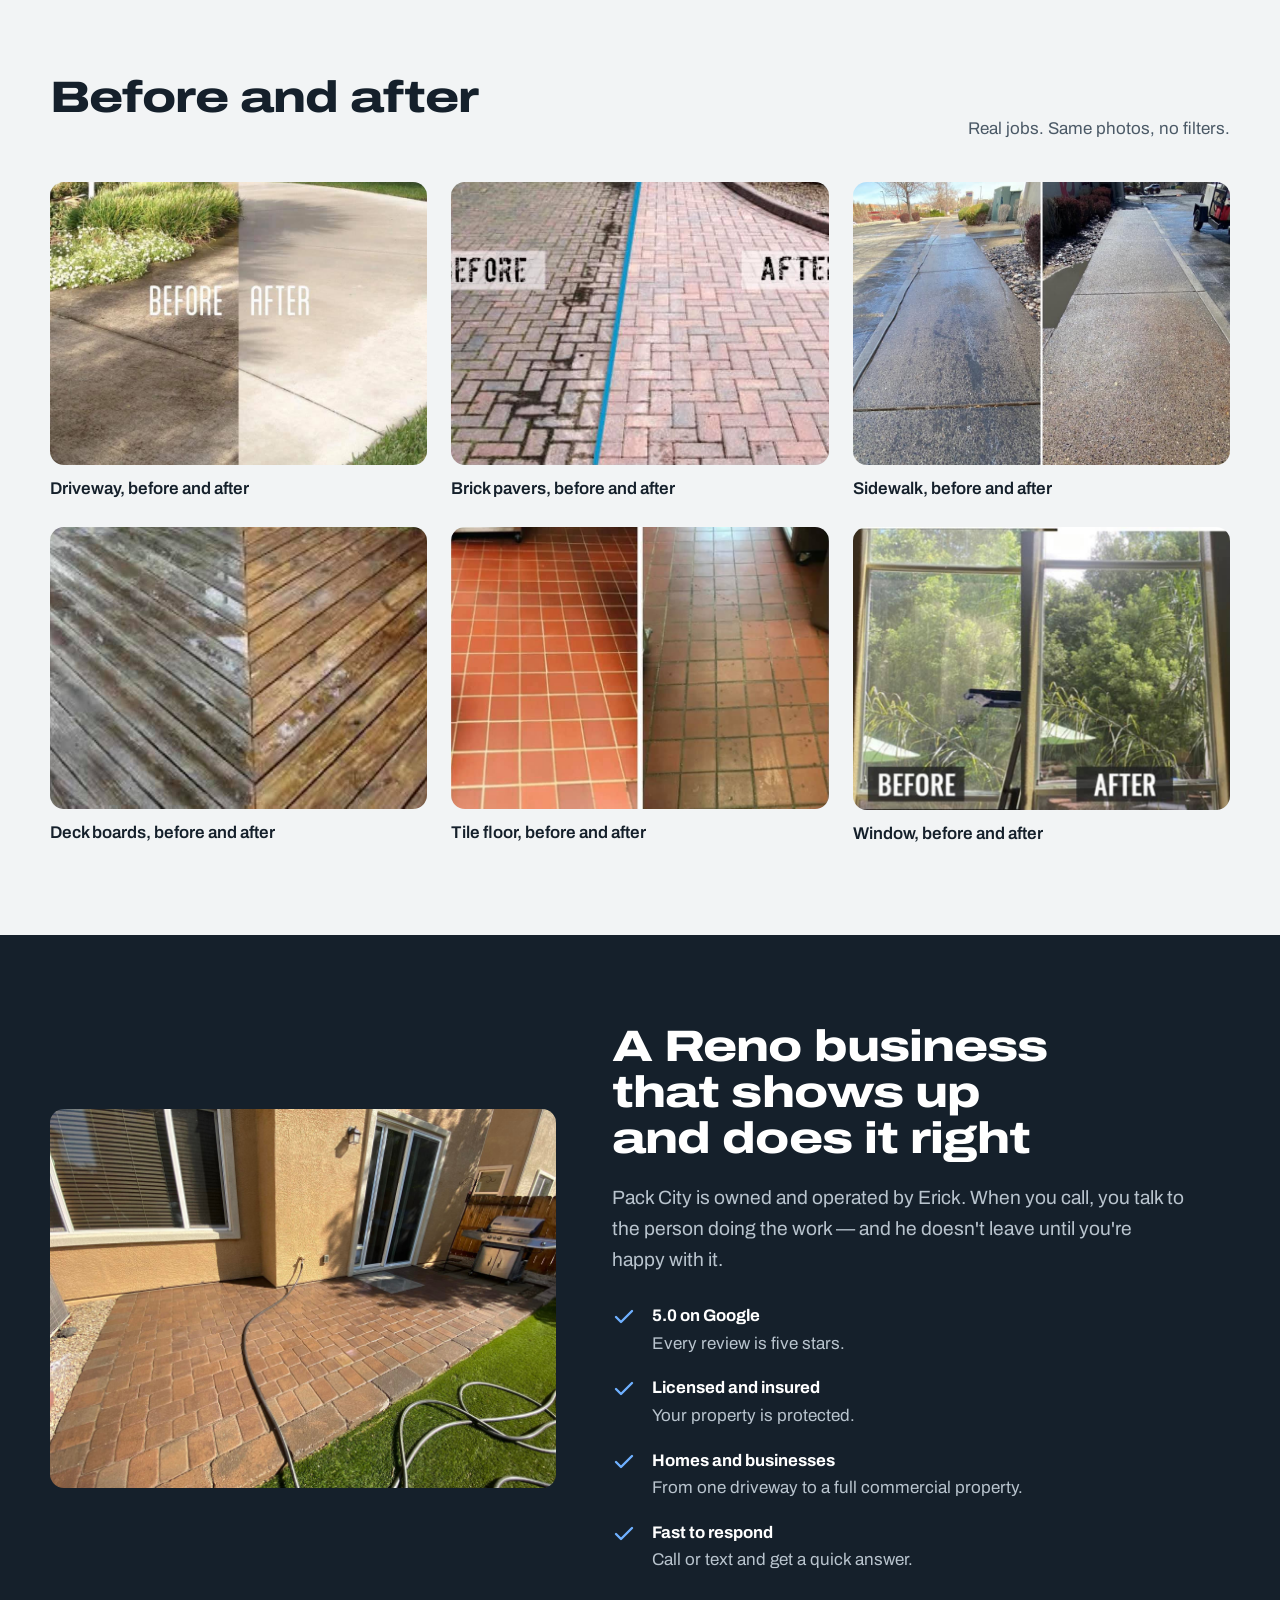
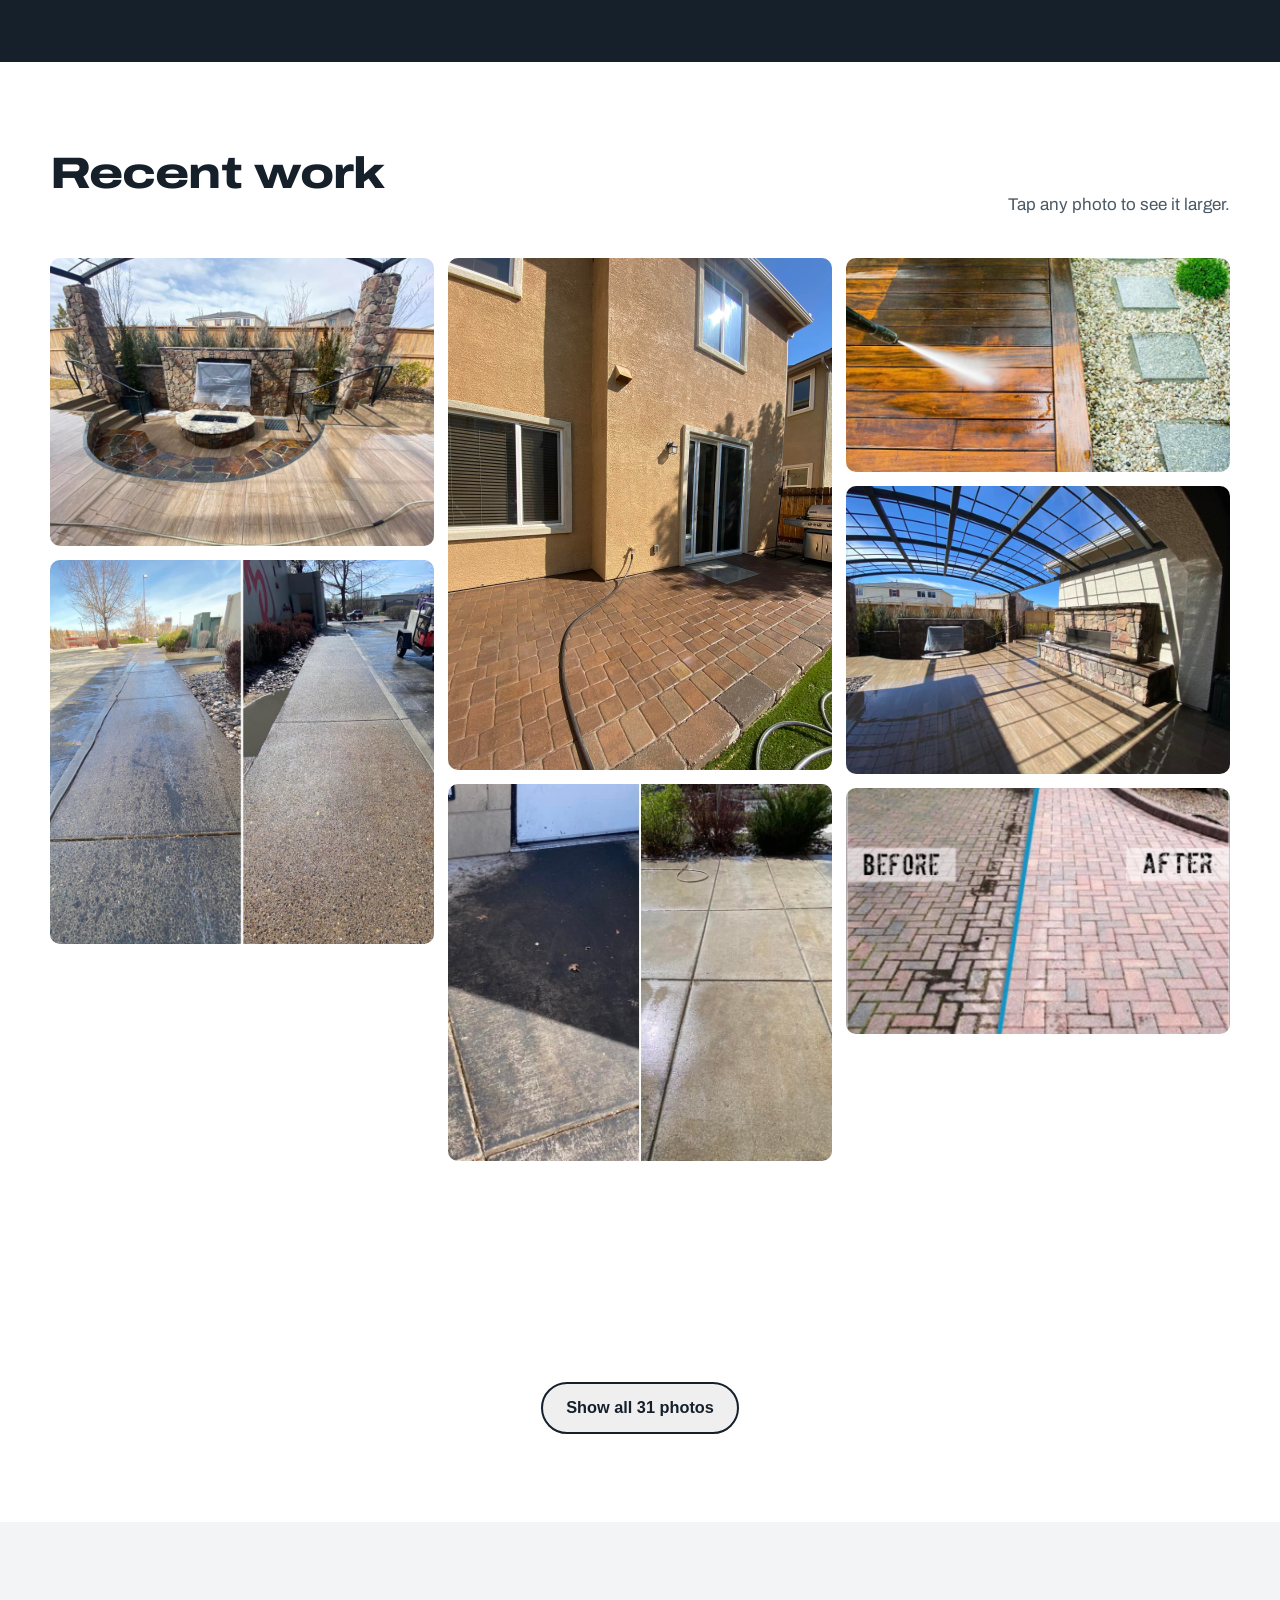
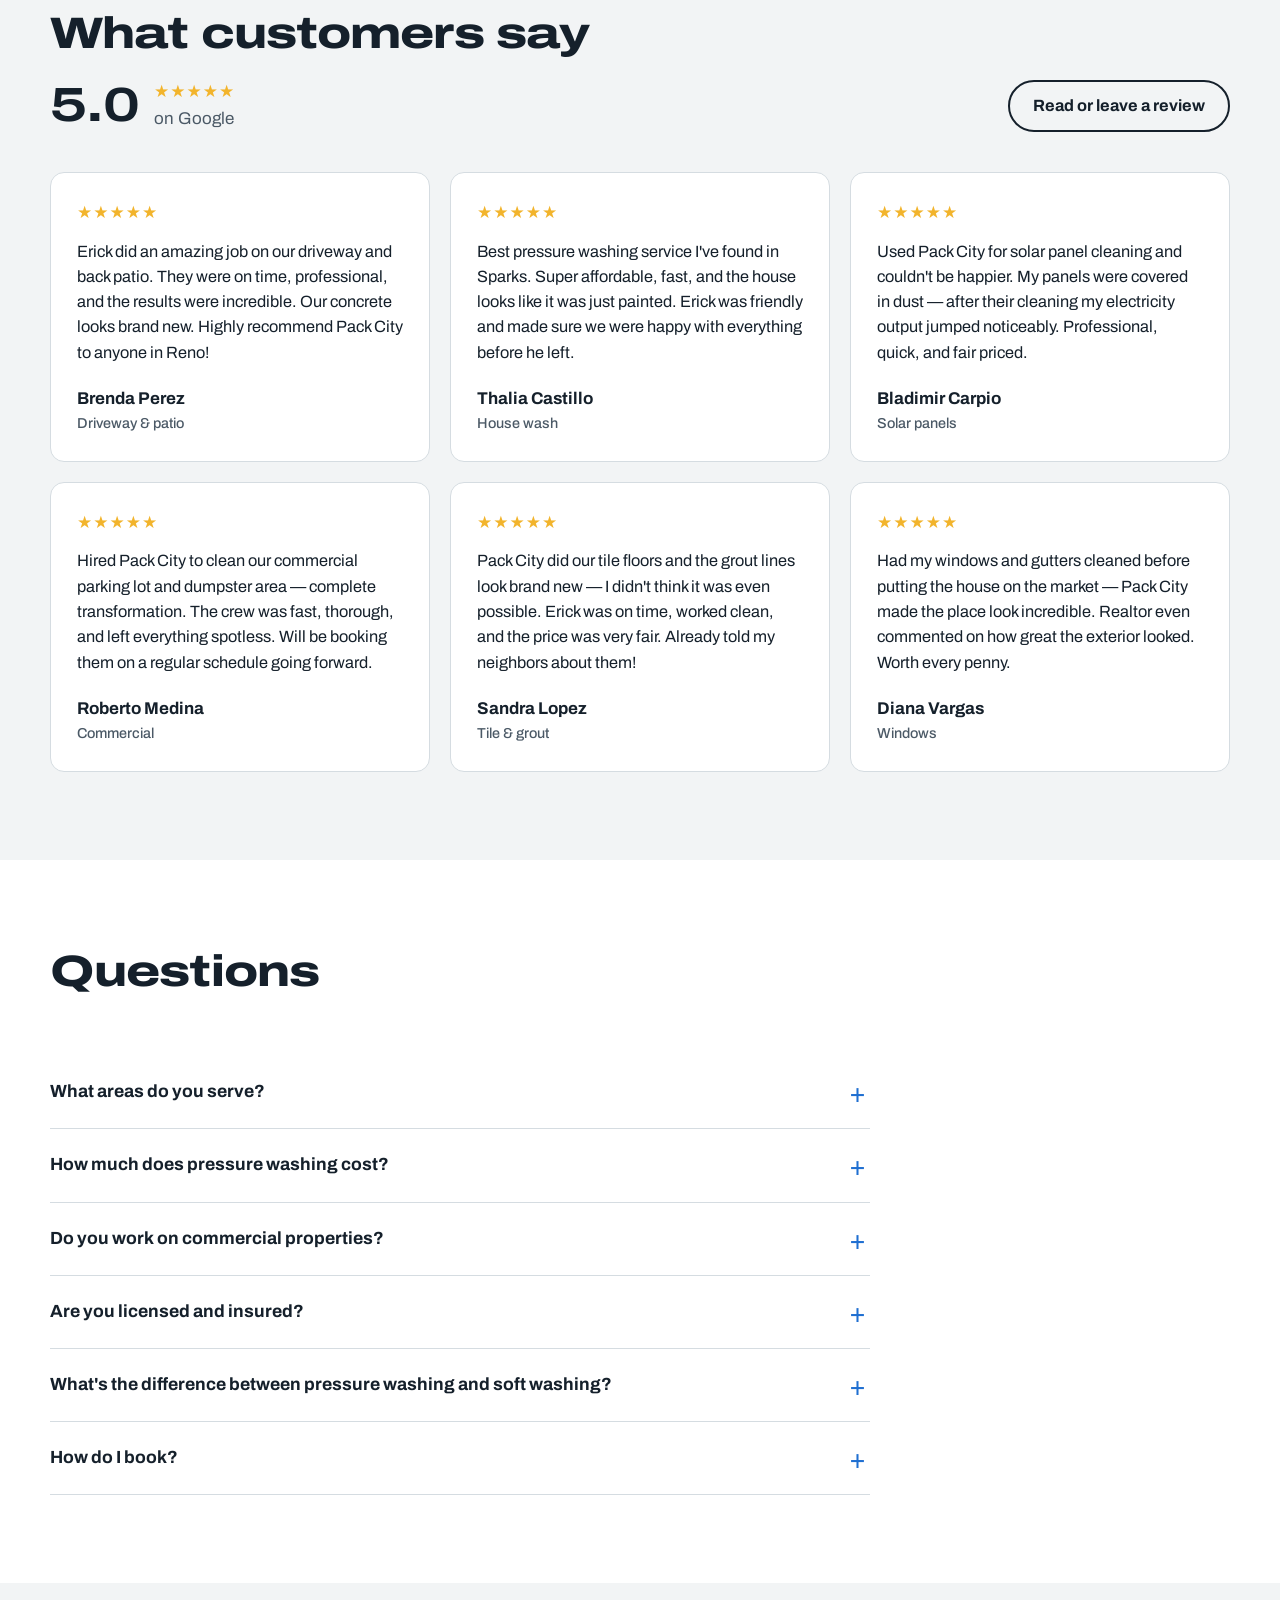
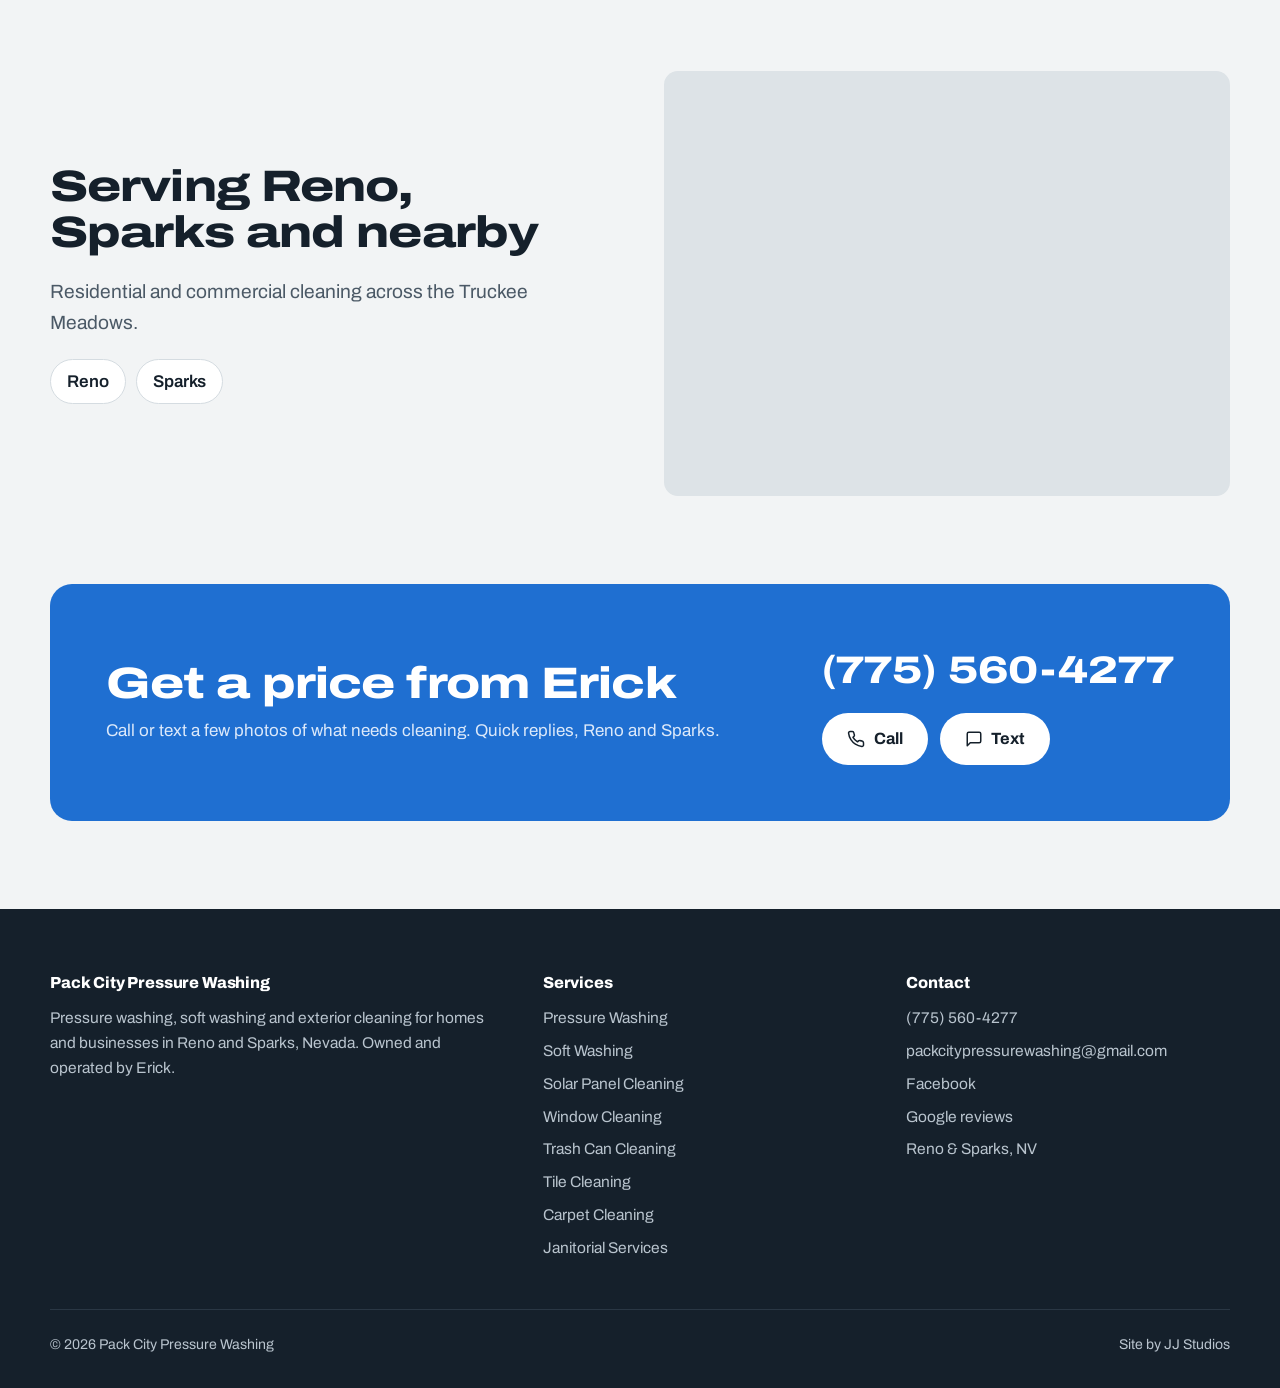
==== commit e567d531: "Site redesign: new homepage, 8 service pages, SEO" ====
--- a/index.html
+++ b/index.html
@@ -1,732 +1,164 @@
-<!DOCTYPE html>
+<!doctype html>
 <html lang="en">
 <head>
-  <meta charset="UTF-8" />
-  <meta name="viewport" content="width=device-width, initial-scale=1.0" />
-  <title>Pack City Pressure Washing | Reno & Sparks, NV</title>
-  <link rel="icon" type="image/jpeg" href="assets/PACK-CITY LOGO.jpg" />
-  <link rel="apple-touch-icon" href="assets/PACK-CITY LOGO.jpg" />
-  <meta name="description" content="Reno's premier exterior cleaning company. Pressure washing, soft washing, solar panel cleaning, janitorial services & more. 5-star rated. Call (775) 560-4277." />
-  <link rel="preconnect" href="https://fonts.googleapis.com" />
-  <link rel="preconnect" href="https://fonts.gstatic.com" crossorigin />
-  <link href="https://fonts.googleapis.com/css2?family=Inter:wght@400;500;600;700;800;900&display=swap" rel="stylesheet" />
-  <script type="application/ld+json">
-  {"@context":"https://schema.org","@type":"LocalBusiness","name":"Pack City Pressure Washing","telephone":"(775) 560-4277","address":{"@type":"PostalAddress","addressLocality":"Reno","addressRegion":"NV","addressCountry":"US"},"aggregateRating":{"@type":"AggregateRating","ratingValue":"5.0","reviewCount":"10"}}
-  </script>
-  <style>
-    /* ── Intro Animation ── */
-    #intro{position:fixed;inset:0;z-index:9999;background:#0a1628;display:flex;align-items:center;justify-content:center;flex-direction:column;will-change:opacity}
-    #intro.is-exiting{animation:introFadeOut 0.7s ease-in forwards}
-    @keyframes introFadeOut{from{opacity:1}to{opacity:0}}
-    .intro-logo-wrap{position:relative;display:flex;align-items:center;justify-content:center}
-    .intro-logo{width:clamp(180px,40vw,300px);border-radius:12px;opacity:0;transform:scale(0.78);animation:logoIn 0.9s cubic-bezier(0.16,1,0.3,1) 0.3s forwards;filter:drop-shadow(0 0 40px rgba(0,112,224,0.5))}
-    @keyframes logoIn{to{opacity:1;transform:scale(1)}}
-    .intro-logo-wrap::after{content:'';position:absolute;inset:0;background:linear-gradient(105deg,transparent 30%,rgba(255,255,255,0.18) 50%,transparent 70%);background-size:200% 100%;animation:shimmer 1.2s ease-out 0.9s forwards;opacity:0;pointer-events:none}
-    @keyframes shimmer{0%{opacity:1;background-position:-100% 0}100%{opacity:0;background-position:200% 0}}
-    .intro-glow{position:absolute;width:clamp(240px,52vw,400px);height:clamp(240px,52vw,400px);border-radius:50%;background:radial-gradient(circle,rgba(0,112,224,0.22) 0%,transparent 70%);opacity:0;animation:glowPulse 1.4s ease-out 0.3s forwards;pointer-events:none}
-    @keyframes glowPulse{0%{opacity:0;transform:scale(0.6)}40%{opacity:1}100%{opacity:0;transform:scale(1.5)}}
-    .intro-tagline{font-size:clamp(10px,2vw,13px);font-weight:700;letter-spacing:0.22em;text-transform:uppercase;color:#0070e0;opacity:0;transform:translateY(10px);animation:tagIn 0.6s cubic-bezier(0.16,1,0.3,1) 1.05s forwards;margin-top:20px}
-    @keyframes tagIn{to{opacity:1;transform:translateY(0)}}
-    @media(prefers-reduced-motion:reduce){#intro{display:none!important}}
-    /* ── End Intro ── */
-    *,*::before,*::after{box-sizing:border-box;margin:0;padding:0}
-    :root{
-      --navy:#0a1628;
-      --blue:#0070e0;
-      --blue2:#005bbf;
-      --cyan:#00c2ff;
-      --white:#ffffff;
-      --bone:#f5f7fa;
-      --gray:#64748b;
-      --text:#1e293b;
-      --gold:#f59e0b;
-      --r:12px;
-      --sh:0 4px 24px rgba(0,0,0,.12);
-      --sh2:0 8px 40px rgba(0,0,0,.2);
-    }
-    html{scroll-behavior:smooth}
-    body{font-family:'Inter',sans-serif;color:var(--text);background:var(--white);line-height:1.6;overflow-x:hidden}
-    img{display:block;max-width:100%}
-    a{text-decoration:none;color:inherit}
-
-    /* ── Announcement Bar ── */
-    .ann{background:var(--blue);color:#fff;text-align:center;font-size:.82rem;font-weight:600;padding:.5rem 1rem;letter-spacing:.02em}
-    .ann a{color:#fff;text-decoration:underline}
-
-    /* ── Nav ── */
-    nav{position:sticky;top:0;z-index:999;background:var(--navy);display:flex;align-items:center;justify-content:space-between;padding:.75rem 5%;box-shadow:0 2px 20px rgba(0,0,0,.35);transition:padding .3s}
-    .nav-logo img{height:52px;width:auto;display:block}
-    .nav-links{display:flex;align-items:center;gap:1.8rem}
-    .nav-links a{color:rgba(255,255,255,.8);font-size:.9rem;font-weight:500;transition:color .2s}
-    .nav-links a:hover{color:#fff}
-    .nav-cta{background:var(--blue)!important;color:#fff!important;padding:.5rem 1.2rem;border-radius:8px;font-weight:700!important;transition:background .2s,transform .15s!important}
-    .nav-cta:hover{background:var(--blue2)!important;transform:translateY(-1px)}
-    .hamburger{display:none;background:none;border:none;cursor:pointer;flex-direction:column;gap:5px;padding:4px}
-    .hamburger span{display:block;width:24px;height:2px;background:#fff;border-radius:2px;transition:.3s}
-
-    /* ── Hero ── */
-    .hero{position:relative;min-height:94vh;display:flex;align-items:center;overflow:hidden}
-    .hero-bg{position:absolute;inset:0;background:url('assets/PACK-CITY 10.jpg') center/cover no-repeat;transform:scale(1.04);transition:transform 8s ease}
-    .hero-bg::after{content:'';position:absolute;inset:0;background:linear-gradient(110deg,rgba(10,22,40,.88) 40%,rgba(10,22,40,.4) 100%)}
-    .hero:hover .hero-bg{transform:scale(1)}
-    .hero-inner{position:relative;z-index:2;padding:0 5%;max-width:720px}
-    .hero-badge{display:inline-flex;align-items:center;gap:.5rem;background:rgba(0,112,224,.2);border:1px solid rgba(0,194,255,.3);color:var(--cyan);font-size:.75rem;font-weight:700;letter-spacing:.1em;text-transform:uppercase;padding:.4rem .9rem;border-radius:999px;margin-bottom:1.2rem;backdrop-filter:blur(6px)}
-    .hero h1{font-size:clamp(2.4rem,6vw,4rem);color:#fff;font-weight:900;line-height:1.08;margin-bottom:1rem}
-    .hero h1 em{color:var(--cyan);font-style:normal}
-    .hero p{font-size:1.08rem;color:rgba(255,255,255,.8);max-width:500px;margin-bottom:2rem}
-    .hero-btns{display:flex;gap:1rem;flex-wrap:wrap}
-    .btn-blue{background:var(--blue);color:#fff;padding:.85rem 2rem;border-radius:var(--r);font-weight:700;font-size:1rem;border:none;cursor:pointer;transition:background .2s,transform .15s,box-shadow .2s;box-shadow:0 4px 20px rgba(0,112,224,.4);display:inline-block}
-    .btn-blue:hover{background:var(--blue2);transform:translateY(-2px);box-shadow:0 6px 28px rgba(0,112,224,.5)}
-    .btn-ghost{background:transparent;color:#fff;padding:.85rem 2rem;border-radius:var(--r);font-weight:700;font-size:1rem;border:2px solid rgba(255,255,255,.5);cursor:pointer;transition:border-color .2s,background .2s;display:inline-block}
-    .btn-ghost:hover{border-color:#fff;background:rgba(255,255,255,.08)}
-    .scroll-hint{position:absolute;bottom:1.8rem;left:50%;transform:translateX(-50%);z-index:2;display:flex;flex-direction:column;align-items:center;gap:.4rem;color:rgba(255,255,255,.4);font-size:.7rem;letter-spacing:.1em;text-transform:uppercase;animation:bob 2s infinite}
-    @keyframes bob{0%,100%{transform:translateX(-50%) translateY(0)}50%{transform:translateX(-50%) translateY(6px)}}
-
-    /* ── Trust Strip ── */
-    .trust{background:var(--navy);padding:.9rem 5%;display:flex;align-items:center;justify-content:center;gap:2rem;flex-wrap:wrap}
-    .trust-item{display:flex;align-items:center;gap:.45rem;color:rgba(255,255,255,.85);font-size:.83rem;font-weight:600}
-    .trust-sep{width:1px;height:18px;background:rgba(255,255,255,.15)}
-
-    /* ── Section Helpers ── */
-    section{padding:5rem 5%}
-    .sec-tag{display:inline-block;font-size:.72rem;font-weight:800;letter-spacing:.12em;text-transform:uppercase;color:var(--blue);margin-bottom:.5rem}
-    .sec-title{font-size:clamp(1.8rem,4vw,2.8rem);font-weight:900;color:var(--navy);line-height:1.15;margin-bottom:.7rem}
-    .sec-sub{font-size:1rem;color:var(--gray);max-width:520px;margin-bottom:3rem}
-
-    /* ── Before/After Slider ── */
-    .ba-section{background:var(--navy);padding:5rem 5%}
-    .ba-section .sec-tag{color:var(--cyan)}
-    .ba-section .sec-title{color:#fff}
-    .ba-section .sec-sub{color:rgba(255,255,255,.6)}
-    .ba-wrap{max-width:900px;margin:0 auto}
-    .ba-container{position:relative;width:100%;aspect-ratio:4/3;border-radius:16px;overflow:hidden;box-shadow:var(--sh2);cursor:ew-resize;user-select:none}
-    .ba-img{position:absolute;inset:0;width:100%;height:100%;object-fit:cover}
-    .ba-after-img{clip-path:inset(0 50% 0 0)}
-    .ba-divider{position:absolute;top:0;bottom:0;left:50%;transform:translateX(-50%);width:3px;background:#fff;z-index:3;pointer-events:none}
-    .ba-btn{position:absolute;top:50%;left:50%;transform:translate(-50%,-50%);width:44px;height:44px;background:#fff;border-radius:50%;box-shadow:0 2px 12px rgba(0,0,0,.3);display:flex;align-items:center;justify-content:center;pointer-events:none}
-    .ba-btn svg{width:20px;height:20px}
-    .ba-labels{position:absolute;inset:0;pointer-events:none;z-index:2;display:flex;justify-content:space-between;align-items:flex-end;padding:.9rem 1rem}
-    .ba-label{background:rgba(10,22,40,.75);color:#fff;font-size:.72rem;font-weight:800;letter-spacing:.08em;text-transform:uppercase;padding:.3rem .7rem;border-radius:6px;backdrop-filter:blur(4px)}
-    .ba-range{position:absolute;inset:0;width:100%;height:100%;opacity:0;cursor:ew-resize;z-index:4;margin:0}
-    .ba-hint{text-align:center;color:rgba(255,255,255,.45);font-size:.8rem;margin-top:1rem;font-style:italic}
-    .ba-grid{display:grid;grid-template-columns:1fr 1fr;gap:2rem;max-width:1100px;margin:0 auto}
-    .ba-split{background-size:200% 100%;background-repeat:no-repeat}
-
-    /* ── Services ── */
-    .services-section{background:var(--bone)}
-    .svc-grid{display:grid;grid-template-columns:repeat(auto-fill,minmax(270px,1fr));gap:1.5rem}
-    .svc-card{background:#fff;border-radius:var(--r);overflow:hidden;box-shadow:var(--sh);transition:transform .25s,box-shadow .25s;display:flex;flex-direction:column}
-    .svc-card:hover{transform:translateY(-5px);box-shadow:var(--sh2)}
-    .svc-card img{width:100%;aspect-ratio:4/3;object-fit:cover}
-    .svc-body{padding:1.3rem;flex:1;display:flex;flex-direction:column}
-    .svc-icon{font-size:1.7rem;margin-bottom:.5rem}
-    .svc-card h3{font-size:1.05rem;font-weight:800;color:var(--navy);margin-bottom:.35rem}
-    .svc-card p{font-size:.86rem;color:var(--gray);flex:1}
-    .svc-tag{display:inline-block;margin-top:.8rem;font-size:.7rem;font-weight:700;letter-spacing:.06em;text-transform:uppercase;color:var(--blue);padding:.22rem .6rem;background:rgba(0,112,224,.08);border-radius:6px;align-self:flex-start}
-    .svc-featured{border-top:3px solid var(--blue)}
-
-    /* ── Why Us ── */
-    .why-section{background:#fff}
-    .why-grid{display:grid;grid-template-columns:1fr 1fr;gap:4rem;align-items:center}
-    .why-photo{position:relative;border-radius:16px;overflow:hidden;box-shadow:var(--sh2)}
-    .why-photo img{width:100%;aspect-ratio:4/5;object-fit:cover;display:block}
-    .why-badge{position:absolute;bottom:1.5rem;left:1.5rem;background:var(--navy);color:#fff;border-radius:var(--r);padding:.9rem 1.2rem;box-shadow:var(--sh)}
-    .why-badge .big{font-size:2rem;font-weight:900;color:var(--cyan);line-height:1}
-    .why-badge .sm{font-size:.76rem;color:rgba(255,255,255,.7);font-weight:500}
-    .why-items{display:flex;flex-direction:column;gap:1.4rem}
-    .why-item{display:flex;gap:1rem;align-items:flex-start}
-    .why-ic{width:44px;height:44px;background:rgba(0,112,224,.1);border-radius:10px;display:flex;align-items:center;justify-content:center;font-size:1.3rem;flex-shrink:0}
-    .why-item h4{font-weight:800;color:var(--navy);margin-bottom:.2rem}
-    .why-item p{font-size:.88rem;color:var(--gray)}
-
-    /* ── Stats ── */
-    .stats{background:var(--blue);padding:3.5rem 5%;display:grid;grid-template-columns:repeat(4,1fr);gap:2rem;text-align:center}
-    .stat-n{font-size:2.8rem;font-weight:900;color:#fff;line-height:1}
-    .stat-l{font-size:.82rem;color:rgba(255,255,255,.75);font-weight:600;text-transform:uppercase;letter-spacing:.06em;margin-top:.3rem}
-
-    /* ── Gallery ── */
-    .gallery-section{background:var(--navy);padding:5rem 5%}
-    .gallery-section .sec-tag{color:var(--cyan)}
-    .gallery-section .sec-title{color:#fff;margin-bottom:2rem}
-    .gallery-grid{columns:3;gap:1rem}
-    .gallery-grid a{display:block;break-inside:avoid;margin-bottom:1rem;border-radius:10px;overflow:hidden;position:relative}
-    .gallery-grid img{width:100%;display:block;transition:transform .4s}
-    .gallery-grid a:hover img{transform:scale(1.04)}
-    .gallery-grid a::after{content:'';position:absolute;inset:0;background:rgba(10,22,40,0);transition:background .3s}
-    .gallery-grid a:hover::after{background:rgba(10,22,40,.2)}
-
-    /* ── Reviews ── */
-    .reviews-section{background:var(--bone)}
-    .google-badge{display:flex;align-items:center;justify-content:center;gap:.5rem;margin-bottom:2.5rem;font-size:.88rem;color:var(--gray)}
-    .google-badge .stars{color:var(--gold);font-size:1.1rem}
-    .reviews-grid{display:grid;grid-template-columns:repeat(auto-fill,minmax(280px,1fr));gap:1.5rem}
-    .review-card{background:#fff;border-radius:var(--r);padding:1.6rem;box-shadow:var(--sh);display:flex;flex-direction:column;gap:.9rem}
-    .review-stars{color:var(--gold);font-size:1rem;letter-spacing:.1em}
-    .review-text{font-size:.92rem;color:var(--text);line-height:1.65;flex:1}
-    .review-author{display:flex;align-items:center;gap:.75rem;padding-top:.75rem;border-top:1px solid #e8ecf0}
-    .review-av{width:40px;height:40px;border-radius:50%;background:var(--blue);display:flex;align-items:center;justify-content:center;color:#fff;font-weight:800;font-size:.95rem;flex-shrink:0}
-    .review-name{font-weight:700;font-size:.88rem;color:var(--navy)}
-    .review-date{font-size:.75rem;color:var(--gray)}
-
-    /* ── Google Maps / Review CTA ── */
-    .maps-section{background:#fff;padding:5rem 5%}
-    .maps-inner{display:grid;grid-template-columns:1fr 1fr;gap:4rem;align-items:center}
-    .maps-frame{border-radius:16px;overflow:hidden;box-shadow:var(--sh2);aspect-ratio:4/3}
-    .maps-frame iframe{width:100%;height:100%;border:none;display:block}
-    .review-cta-box{text-align:center}
-    .review-cta-box .sec-title{font-size:clamp(2rem,4vw,3.2rem)}
-    .review-cta-box p{font-size:1.05rem;color:var(--gray);margin-bottom:2rem;max-width:380px;margin-left:auto;margin-right:auto}
-    .btn-review{display:inline-flex;align-items:center;gap:.6rem;background:#fff;color:var(--navy);padding:1rem 2.2rem;border-radius:var(--r);font-weight:800;font-size:1.05rem;border:2px solid #e0e0e0;box-shadow:var(--sh);transition:transform .15s,box-shadow .2s}
-    .btn-review:hover{transform:translateY(-2px);box-shadow:var(--sh2)}
-    .google-g{width:22px;height:22px}
-    .star-row{color:var(--gold);font-size:1.8rem;letter-spacing:.1em;margin-bottom:1.2rem}
-    .review-nudge{font-size:.82rem;color:var(--gray);margin-top:.9rem}
-
-    /* ── CTA Banner ── */
-    .cta-section{background:var(--navy);padding:5rem 5%;text-align:center;position:relative;overflow:hidden}
-    .cta-section::before{content:'';position:absolute;inset:0;background:url('assets/PACK-CITY 11.jpg') center/cover;opacity:.15}
-    .cta-section .sec-tag{color:var(--cyan)}
-    .cta-section .sec-title{color:#fff;margin:0 auto .75rem}
-    .cta-section p{color:rgba(255,255,255,.65);margin:0 auto 2.5rem;font-size:1.05rem;max-width:480px}
-    .cta-phone{display:inline-flex;align-items:center;gap:.6rem;background:#fff;color:var(--navy);padding:1rem 2.2rem;border-radius:var(--r);font-weight:800;font-size:1.15rem;box-shadow:0 4px 20px rgba(0,0,0,.2);transition:transform .15s,box-shadow .2s}
-    .cta-phone:hover{transform:translateY(-2px);box-shadow:0 6px 28px rgba(0,0,0,.3)}
-
-    /* ── Footer ── */
-    footer{background:#060e1c;color:rgba(255,255,255,.55);padding:3rem 5% 2rem}
-    .footer-top{display:flex;justify-content:space-between;gap:2rem;flex-wrap:wrap;padding-bottom:2rem;border-bottom:1px solid rgba(255,255,255,.08);margin-bottom:1.5rem}
-    .footer-logo img{height:56px;width:auto;margin-bottom:.75rem}
-    .footer-logo p{font-size:.86rem;max-width:240px}
-    .footer-col h4{color:#fff;font-size:.85rem;font-weight:700;margin-bottom:.9rem;text-transform:uppercase;letter-spacing:.06em}
-    .footer-col ul{list-style:none;display:flex;flex-direction:column;gap:.5rem}
-    .footer-col ul li a{font-size:.83rem;color:rgba(255,255,255,.5);transition:color .2s}
-    .footer-col ul li a:hover{color:#fff}
-    .footer-bot{display:flex;justify-content:space-between;align-items:center;flex-wrap:wrap;gap:.75rem;font-size:.78rem}
-    .footer-bot a{color:var(--blue)}
-
-    /* ── Reveal ── */
-    .reveal{opacity:0;transform:translateY(24px);transition:opacity .55s ease,transform .55s ease}
-    .reveal.visible{opacity:1;transform:none}
-
-    /* ── Responsive ── */
-    @media(max-width:900px){
-      .why-grid,.maps-inner{grid-template-columns:1fr}
-      .stats{grid-template-columns:repeat(2,1fr)}
-      .gallery-grid{columns:2}
-      .why-photo img{aspect-ratio:16/9}
-      .maps-frame{aspect-ratio:16/9}
-    }
-    @media(max-width:700px){
-      .ba-grid{grid-template-columns:1fr!important}
-    }
-    @media(max-width:640px){
-      .nav-links{display:none}
-      .hamburger{display:flex}
-      .nav-links.open{display:flex;flex-direction:column;position:fixed;top:0;left:0;right:0;bottom:0;background:var(--navy);z-index:998;justify-content:center;align-items:center;font-size:1.3rem;gap:2rem}
-      .trust-sep{display:none}
-      .gallery-grid{columns:1}
-      .stats{grid-template-columns:1fr 1fr}
-      .hero-btns{flex-direction:column;align-items:flex-start}
-    }
-  </style>
+<meta charset="utf-8">
+<meta name="viewport" content="width=device-width, initial-scale=1">
+<title>Pressure Washing Reno &amp; Sparks, NV | Pack City Pressure Washing</title>
+<meta name="description" content="Pressure washing, soft washing, solar panel, window and trash can cleaning in Reno &amp; Sparks, NV. Licensed, insured, 5.0 on Google. Call or text (775) 560-4277.">
+<link rel="canonical" href="https://packcitypressurewashing.com/">
+<meta name="robots" content="index,follow">
+<meta name="theme-color" content="#15202B">
+<meta property="og:type" content="website">
+<meta property="og:site_name" content="Pack City Pressure Washing">
+<meta property="og:title" content="Pressure Washing Reno &amp; Sparks, NV | Pack City Pressure Washing">
+<meta property="og:description" content="Pressure washing, soft washing, solar panel, window and trash can cleaning in Reno &amp; Sparks, NV. Licensed, insured, 5.0 on Google. Call or text (775) 560-4277.">
+<meta property="og:url" content="https://packcitypressurewashing.com/">
+<meta property="og:image" content="https://packcitypressurewashing.com/assets/PACK-CITY%2019.jpg">
+<meta property="og:locale" content="en_US">
+<meta name="twitter:card" content="summary_large_image">
+<meta name="geo.region" content="US-NV">
+<meta name="geo.placename" content="Reno">
+<link rel="icon" href="assets/PACK-CITY%20LOGO.jpg">
+<link rel="preconnect" href="https://fonts.googleapis.com"><link rel="preconnect" href="https://fonts.gstatic.com" crossorigin><link href="https://fonts.googleapis.com/css2?family=Archivo:wdth,wght@62..125,400..800&display=swap" rel="stylesheet">
+<link rel="stylesheet" href="/style.css">
+<script type="application/ld+json">{"@context":"https://schema.org","@graph":[{"@type":["LocalBusiness","HomeAndConstructionBusiness"],"@id":"https://packcitypressurewashing.com/#business","name":"Pack City Pressure Washing","url":"https://packcitypressurewashing.com/","telephone":"+17755604277","email":"packcitypressurewashing@gmail.com","image":"https://packcitypressurewashing.com/assets/PACK-CITY%2019.jpg","logo":"https://packcitypressurewashing.com/assets/PACK-CITY%20LOGO.jpg","description":"Pressure washing, soft washing, solar panel cleaning, window cleaning and janitorial services in Reno and Sparks, Nevada.","founder":{"@type":"Person","name":"Erick"},"address":{"@type":"PostalAddress","addressLocality":"Reno","addressRegion":"NV","addressCountry":"US"},"areaServed":[{"@type":"City","name":"Reno","sameAs":"https://en.wikipedia.org/wiki/Reno,_Nevada"},{"@type":"City","name":"Sparks","sameAs":"https://en.wikipedia.org/wiki/Sparks,_Nevada"}],"sameAs":["https://www.facebook.com/PackCityPressureWashing/","https://www.google.com/maps/place/?cid=13536468850740121917"],"hasOfferCatalog":{"@type":"OfferCatalog","name":"Cleaning services","itemListElement":[{"@type":"Offer","itemOffered":{"@type":"Service","name":"Pressure Washing","url":"https://packcitypressurewashing.com/pressure-washing-reno"}},{"@type":"Offer","itemOffered":{"@type":"Service","name":"Soft Washing","url":"https://packcitypressurewashing.com/soft-washing-reno"}},{"@type":"Offer","itemOffered":{"@type":"Service","name":"Solar Panel Cleaning","url":"https://packcitypressurewashing.com/solar-panel-cleaning-reno"}},{"@type":"Offer","itemOffered":{"@type":"Service","name":"Window Cleaning","url":"https://packcitypressurewashing.com/window-cleaning-reno"}},{"@type":"Offer","itemOffered":{"@type":"Service","name":"Trash Can Cleaning","url":"https://packcitypressurewashing.com/trash-can-cleaning-reno"}},{"@type":"Offer","itemOffered":{"@type":"Service","name":"Tile Cleaning","url":"https://packcitypressurewashing.com/tile-cleaning-reno"}},{"@type":"Offer","itemOffered":{"@type":"Service","name":"Carpet Cleaning","url":"https://packcitypressurewashing.com/carpet-cleaning-reno"}},{"@type":"Offer","itemOffered":{"@type":"Service","name":"Janitorial Services","url":"https://packcitypressurewashing.com/janitorial-services-reno"}}]}},{"@type":"WebSite","@id":"https://packcitypressurewashing.com/#website","url":"https://packcitypressurewashing.com/","name":"Pack City Pressure Washing","publisher":{"@id":"https://packcitypressurewashing.com/#business"}},{"@type":"FAQPage","mainEntity":[{"@type":"Question","name":"What areas do you serve?","acceptedAnswer":{"@type":"Answer","text":"Reno and Sparks, Nevada, plus nearby areas. If you're not sure we cover your address, call or text and ask."}},{"@type":"Question","name":"How much does pressure washing cost?","acceptedAnswer":{"@type":"Answer","text":"It depends on the size of the area and what needs cleaning. Call or text a few photos to (775) 560-4277 and Erick will give you a price."}},{"@type":"Question","name":"Do you work on commercial properties?","acceptedAnswer":{"@type":"Answer","text":"Yes. We clean storefronts, restaurants, parking areas, dumpster enclosures and commercial floors, and can set up recurring service."}},{"@type":"Question","name":"Are you licensed and insured?","acceptedAnswer":{"@type":"Answer","text":"Yes. Pack City Pressure Washing is fully licensed and insured."}},{"@type":"Question","name":"What's the difference between pressure washing and soft washing?","acceptedAnswer":{"@type":"Answer","text":"Pressure washing uses high-pressure water for hard surfaces like concrete and pavers. Soft washing uses low pressure and a cleaning solution for siding, stucco and painted surfaces that high pressure could damage."}},{"@type":"Question","name":"How do I book?","acceptedAnswer":{"@type":"Answer","text":"Call or text (775) 560-4277. We respond quickly and can usually get you on the schedule soon."}}]}]}</script>
 </head>
 <body>
-
-<!-- ── Intro Animation ── -->
-<div id="intro" aria-hidden="true" role="presentation">
-  <div class="intro-logo-wrap">
-    <div class="intro-glow"></div>
-    <img class="intro-logo" src="assets/PACK-CITY LOGO.jpg" alt="Pack City" width="300" height="200" />
+<a class="skip" href="#main">Skip to content</a>
+<header class="site-header">
+ <div class="wrap">
+  <a class="brand" href="/" aria-label="Pack City Pressure Washing home">
+   <img src="assets/PACK-CITY%20LOGO.jpg" alt="Pack City Pressure Washing logo" width="52" height="40">
+   <span>Pack City<small>Pressure Washing · Reno</small></span>
+  </a>
+  <button class="menu-btn" aria-expanded="false" aria-controls="nav" aria-label="Open menu"><svg viewBox="0 0 24 24" fill="none" stroke="currentColor" stroke-width="2" stroke-linecap="round" aria-hidden="true"><path d="M4 7h16M4 12h16M4 17h16"/></svg></button>
+  <nav class="nav" id="nav" aria-label="Main">
+   <a href="#services">Services</a>
+   <a href="#work">Our work</a>
+   <a href="#reviews">Reviews</a>
+   <a href="#faq">FAQ</a>
+   <a class="btn btn-primary header-call" href="tel:+17755604277"><svg viewBox="0 0 24 24" fill="none" stroke="currentColor" stroke-width="2" stroke-linecap="round" stroke-linejoin="round" aria-hidden="true"><path d="M22 16.9v3a2 2 0 0 1-2.2 2 19.8 19.8 0 0 1-8.6-3.1 19.5 19.5 0 0 1-6-6A19.8 19.8 0 0 1 2.1 4.2 2 2 0 0 1 4.1 2h3a2 2 0 0 1 2 1.7c.1.9.4 1.8.7 2.7a2 2 0 0 1-.5 2.1L8 9.8a16 16 0 0 0 6 6l1.3-1.3a2 2 0 0 1 2.1-.4c.9.3 1.8.6 2.7.7a2 2 0 0 1 1.7 2z"/></svg> (775) 560-4277</a>
+  </nav>
+ </div>
+</header>
+<main id="main">
+<section class="hero">
+ <img class="hero-bg" src="assets/PACK-CITY%2023.jpg" alt="Pressure washing a wood deck in Reno" fetchpriority="high" decoding="async">
+ <div class="wrap hero-inner">
+  <p class="kicker">Pressure washing &amp; exterior cleaning</p>
+  <h1 class="hero-title"><span class="wordmark">Pack City</span> <span class="h1-sub">Pressure washing in Reno &amp; Sparks, NV</span></h1>
+  <p class="hero-lede">Driveways, decks, houses, windows and solar panels. Cleaned right by a local crew, owned and run by Erick.</p>
+  <div class="btn-row">
+   <a class="btn btn-primary" href="tel:+17755604277"><svg viewBox="0 0 24 24" fill="none" stroke="currentColor" stroke-width="2" stroke-linecap="round" stroke-linejoin="round" aria-hidden="true"><path d="M22 16.9v3a2 2 0 0 1-2.2 2 19.8 19.8 0 0 1-8.6-3.1 19.5 19.5 0 0 1-6-6A19.8 19.8 0 0 1 2.1 4.2 2 2 0 0 1 4.1 2h3a2 2 0 0 1 2 1.7c.1.9.4 1.8.7 2.7a2 2 0 0 1-.5 2.1L8 9.8a16 16 0 0 0 6 6l1.3-1.3a2 2 0 0 1 2.1-.4c.9.3 1.8.6 2.7.7a2 2 0 0 1 1.7 2z"/></svg> Call (775) 560-4277</a>
+   <a class="btn btn-outline-light" href="sms:+17755604277"><svg viewBox="0 0 24 24" fill="none" stroke="currentColor" stroke-width="2" stroke-linecap="round" stroke-linejoin="round" aria-hidden="true"><path d="M21 15a2 2 0 0 1-2 2H7l-4 4V5a2 2 0 0 1 2-2h14a2 2 0 0 1 2 2z"/></svg> Text photos for a price</a>
   </div>
-  <div class="intro-tagline">Pressure Washing &amp; Window Cleaning</div>
-</div>
-
-
-<!-- ── Nav ── -->
-<nav id="nav">
-  <a href="#top" class="nav-logo">
-    <img src="assets/PACK-CITY LOGO.jpg" alt="Pack City Pressure Washing" />
-  </a>
-  <div class="nav-links" id="nav-links">
-    <a href="#services">Services</a>
-    <a href="#about">About</a>
-    <a href="#gallery">Gallery</a>
-    <a href="#reviews">Reviews</a>
-    <a href="#maps">Find Us</a>
-    <a href="tel:+17755604277" class="nav-cta">📞 Call Now</a>
-  </div>
-  <button class="hamburger" id="hamburger" aria-label="Menu">
-    <span></span><span></span><span></span>
-  </button>
-</nav>
-
-<!-- ── Hero ── -->
-<section class="hero" id="top">
-  <div class="hero-bg"></div>
-  <div class="hero-inner">
-    <div class="hero-badge">⭐ 5.0 Google Rating &nbsp;|&nbsp; Reno, NV</div>
-    <h1>Pack City<br /><em>Pressure Washing</em></h1>
-    <p>Reno & Sparks' go-to exterior cleaning crew. Professional, reliable, and 100% satisfaction guaranteed.</p>
-    <div class="hero-btns">
-      <a href="tel:+17755604277" class="btn-blue">📞 Call Us Now</a>
-      <a href="#services" class="btn-ghost">See Our Services</a>
-    </div>
-  </div>
-  <div class="scroll-hint">
-    <span>Scroll</span>
-    <svg viewBox="0 0 24 24" fill="none" stroke="currentColor" stroke-width="2" width="16"><polyline points="6 9 12 15 18 9"/></svg>
-  </div>
+  <ul class="facts">
+   <li><span class="stars" aria-hidden="true">★★★★★</span> 5.0 on Google</li>
+   <li><svg viewBox="0 0 24 24" fill="none" stroke="currentColor" stroke-width="2" stroke-linecap="round" stroke-linejoin="round" aria-hidden="true"><path d="M12 22s8-4 8-10V5l-8-3-8 3v7c0 6 8 10 8 10z"/></svg> Licensed &amp; insured</li>
+   <li><svg viewBox="0 0 24 24" fill="none" stroke="currentColor" stroke-width="2" stroke-linecap="round" stroke-linejoin="round" aria-hidden="true"><path d="M20 10c0 6-8 12-8 12S4 16 4 10a8 8 0 0 1 16 0z"/><circle cx="12" cy="10" r="3"/></svg> Local to Reno</li>
+  </ul>
+ </div>
 </section>
 
-<!-- ── Trust Strip ── -->
-<div class="trust">
-  <div class="trust-item">⭐ 5.0 Google Rating</div>
-  <div class="trust-sep"></div>
-  <div class="trust-item">📍 Reno &amp; Sparks, NV</div>
-  <div class="trust-sep"></div>
-  <div class="trust-item">🛡️ Licensed &amp; Insured</div>
-  <div class="trust-sep"></div>
-  <div class="trust-item">🤝 Local Reno Business</div>
-  <div class="trust-sep"></div>
-  <div class="trust-item">✅ Satisfaction Guaranteed</div>
-</div>
+<section class="band white" id="services"><div class="wrap">
+ <div class="head">
+  <h2>Services</h2>
+  <p class="muted">Homes and businesses across Reno and Sparks.</p>
+ </div>
+ <ul class="services">
+  <li><a href="/pressure-washing-reno"><img src="assets/PACK-CITY%2019.jpg" alt="Pressure Washing in Reno" loading="lazy" decoding="async" width="96" height="72"><div><h3>Pressure Washing</h3><p>Driveways, sidewalks, patios, pavers and building exteriors.</p></div><svg class="arr" viewBox="0 0 24 24" fill="none" stroke="currentColor" stroke-width="2" stroke-linecap="round" stroke-linejoin="round" aria-hidden="true"><path d="M5 12h14M13 6l6 6-6 6"/></svg></a></li><li><a href="/soft-washing-reno"><img src="assets/PACK-CITY%203.jpg" alt="Soft Washing in Reno" loading="lazy" decoding="async" width="96" height="72"><div><h3>Soft Washing</h3><p>Low-pressure cleaning for siding, stucco, roofs and painted surfaces.</p></div><svg class="arr" viewBox="0 0 24 24" fill="none" stroke="currentColor" stroke-width="2" stroke-linecap="round" stroke-linejoin="round" aria-hidden="true"><path d="M5 12h14M13 6l6 6-6 6"/></svg></a></li><li><a href="/solar-panel-cleaning-reno"><img src="assets/PACK-CITY%2041.jpg" alt="Solar Panel Cleaning in Reno" loading="lazy" decoding="async" width="96" height="72"><div><h3>Solar Panel Cleaning</h3><p>Remove dust and grime so your panels produce at full output.</p></div><svg class="arr" viewBox="0 0 24 24" fill="none" stroke="currentColor" stroke-width="2" stroke-linecap="round" stroke-linejoin="round" aria-hidden="true"><path d="M5 12h14M13 6l6 6-6 6"/></svg></a></li><li><a href="/window-cleaning-reno"><img src="assets/PACK-CITY%209.jpg" alt="Window Cleaning in Reno" loading="lazy" decoding="async" width="96" height="72"><div><h3>Window Cleaning</h3><p>Streak-free windows inside and out for homes and businesses.</p></div><svg class="arr" viewBox="0 0 24 24" fill="none" stroke="currentColor" stroke-width="2" stroke-linecap="round" stroke-linejoin="round" aria-hidden="true"><path d="M5 12h14M13 6l6 6-6 6"/></svg></a></li><li><a href="/trash-can-cleaning-reno"><img src="assets/PACK-CITY%2032.jpg" alt="Trash Can Cleaning in Reno" loading="lazy" decoding="async" width="96" height="72"><div><h3>Trash Can Cleaning</h3><p>Sanitize bins and dumpster areas — no more smell or bugs.</p></div><svg class="arr" viewBox="0 0 24 24" fill="none" stroke="currentColor" stroke-width="2" stroke-linecap="round" stroke-linejoin="round" aria-hidden="true"><path d="M5 12h14M13 6l6 6-6 6"/></svg></a></li><li><a href="/tile-cleaning-reno"><img src="assets/PACK-CITY%2040.jpg" alt="Tile Cleaning in Reno" loading="lazy" decoding="async" width="96" height="72"><div><h3>Tile Cleaning</h3><p>Deep clean tile floors and grout, indoors and out.</p></div><svg class="arr" viewBox="0 0 24 24" fill="none" stroke="currentColor" stroke-width="2" stroke-linecap="round" stroke-linejoin="round" aria-hidden="true"><path d="M5 12h14M13 6l6 6-6 6"/></svg></a></li><li><a href="/carpet-cleaning-reno"><img src="assets/PACK-CITY%2042.jpg" alt="Carpet Cleaning in Reno" loading="lazy" decoding="async" width="96" height="72"><div><h3>Carpet Cleaning</h3><p>Hot water extraction for deep dirt, pet stains and allergens.</p></div><svg class="arr" viewBox="0 0 24 24" fill="none" stroke="currentColor" stroke-width="2" stroke-linecap="round" stroke-linejoin="round" aria-hidden="true"><path d="M5 12h14M13 6l6 6-6 6"/></svg></a></li><li><a href="/janitorial-services-reno"><img src="assets/PACK-CITY%208.jpg" alt="Janitorial Services in Reno" loading="lazy" decoding="async" width="96" height="72"><div><h3>Janitorial Services</h3><p>Commercial and residential cleaning on your schedule.</p></div><svg class="arr" viewBox="0 0 24 24" fill="none" stroke="currentColor" stroke-width="2" stroke-linecap="round" stroke-linejoin="round" aria-hidden="true"><path d="M5 12h14M13 6l6 6-6 6"/></svg></a></li>
+ </ul>
+</div></section>
 
-<!-- ── Before / After Sliders ── -->
-<section class="ba-section">
-  <div style="text-align:center;margin-bottom:2.5rem">
-    <div class="sec-tag">See the Difference</div>
-    <h2 class="sec-title" style="color:#fff;margin:0 auto .5rem">Before &amp; After</h2>
-    <p style="color:rgba(255,255,255,.6);font-size:1rem">Drag the slider to see the transformation</p>
+<section class="band" id="results"><div class="wrap">
+ <div class="head">
+  <h2>Before and after</h2>
+  <p class="muted">Real jobs. Same photos, no filters.</p>
+ </div>
+ <div class="proof">
+  <figure><img src="assets/PACK-CITY%2036.jpg" alt="Driveway, before and after" loading="lazy" decoding="async"><figcaption>Driveway, before and after</figcaption></figure><figure><img src="assets/PACK-CITY%2035.jpg" alt="Brick pavers, before and after" loading="lazy" decoding="async"><figcaption>Brick pavers, before and after</figcaption></figure><figure><img src="assets/PACK-CITY%2017.jpg" alt="Sidewalk, before and after" loading="lazy" decoding="async"><figcaption>Sidewalk, before and after</figcaption></figure><figure><img src="assets/PACK-CITY%207.jpg" alt="Deck boards, before and after" loading="lazy" decoding="async"><figcaption>Deck boards, before and after</figcaption></figure><figure><img src="assets/PACK-CITY%2030.jpg" alt="Tile floor, before and after" loading="lazy" decoding="async"><figcaption>Tile floor, before and after</figcaption></figure><figure><img src="assets/PACK-CITY%2028.jpg" alt="Window, before and after" loading="lazy" decoding="async"><figcaption>Window, before and after</figcaption></figure>
+ </div>
+</div></section>
+
+<section class="band ink" id="about"><div class="wrap about">
+ <img class="about-img" src="assets/PACK-CITY%202.jpg" alt="Paver patio cleaned by Pack City in Reno" loading="lazy" decoding="async">
+ <div>
+  <h2>A Reno business that shows up and does it right</h2>
+  <p class="lede">Pack City is owned and operated by Erick. When you call, you talk to the person doing the work — and he doesn't leave until you're happy with it.</p>
+  <ul class="points">
+   <li><svg viewBox="0 0 24 24" fill="none" stroke="currentColor" stroke-width="2.4" stroke-linecap="round" stroke-linejoin="round" aria-hidden="true"><path d="M20 6 9 17l-5-5"/></svg><div><strong>5.0 on Google</strong><span>Every review is five stars.</span></div></li>
+   <li><svg viewBox="0 0 24 24" fill="none" stroke="currentColor" stroke-width="2.4" stroke-linecap="round" stroke-linejoin="round" aria-hidden="true"><path d="M20 6 9 17l-5-5"/></svg><div><strong>Licensed and insured</strong><span>Your property is protected.</span></div></li>
+   <li><svg viewBox="0 0 24 24" fill="none" stroke="currentColor" stroke-width="2.4" stroke-linecap="round" stroke-linejoin="round" aria-hidden="true"><path d="M20 6 9 17l-5-5"/></svg><div><strong>Homes and businesses</strong><span>From one driveway to a full commercial property.</span></div></li>
+   <li><svg viewBox="0 0 24 24" fill="none" stroke="currentColor" stroke-width="2.4" stroke-linecap="round" stroke-linejoin="round" aria-hidden="true"><path d="M20 6 9 17l-5-5"/></svg><div><strong>Fast to respond</strong><span>Call or text and get a quick answer.</span></div></li>
+  </ul>
+ </div>
+</div></section>
+
+<section class="band white" id="work"><div class="wrap">
+ <div class="head"><h2>Recent work</h2><p class="muted">Tap any photo to see it larger.</p></div>
+ <div class="gallery collapsed">
+  <button type="button"><img src="assets/PACK-CITY%2010.jpg" alt="Stone patio and fire pit after cleaning" loading="lazy" decoding="async"></button><button type="button"><img src="assets/PACK-CITY%2017.jpg" alt="Sidewalk before and after pressure washing" loading="lazy" decoding="async"></button><button type="button"><img src="assets/PACK-CITY%206.jpg" alt="Brick paver patio after cleaning" loading="lazy" decoding="async"></button><button type="button"><img src="assets/PACK-CITY%2018.jpg" alt="Concrete before and after pressure washing" loading="lazy" decoding="async"></button><button type="button"><img src="assets/PACK-CITY%2024.jpg" alt="Washing a wood deck" loading="lazy" decoding="async"></button><button type="button"><img src="assets/PACK-CITY%2012.jpg" alt="Covered pergola patio cleaned" loading="lazy" decoding="async"></button><button type="button"><img src="assets/PACK-CITY%2035.jpg" alt="Brick pavers before and after cleaning" loading="lazy" decoding="async"></button><button type="button"><img src="assets/PACK-CITY%2023.jpg" alt="Pressure washing a wood deck" loading="lazy" decoding="async"></button><button type="button"><img src="assets/PACK-CITY%2013.jpg" alt="Commercial building exterior cleaning" loading="lazy" decoding="async"></button><button type="button"><img src="assets/PACK-CITY%2036.jpg" alt="Driveway before and after pressure washing" loading="lazy" decoding="async"></button><button type="button"><img src="assets/PACK-CITY%2025.jpg" alt="Restaurant exterior cleaning in Reno" loading="lazy" decoding="async"></button><button type="button"><img src="assets/PACK-CITY%2019.jpg" alt="Driveway pressure washing in Reno" loading="lazy" decoding="async"></button><button type="button"><img src="assets/PACK-CITY%2011.jpg" alt="Commercial patio cleaning" loading="lazy" decoding="async"></button><button type="button"><img src="assets/PACK-CITY%2037.jpg" alt="Surface cleaner on a concrete walkway" loading="lazy" decoding="async"></button><button type="button"><img src="assets/PACK-CITY%2020.jpg" alt="Driveway after pressure washing" loading="lazy" decoding="async"></button><button type="button"><img src="assets/PACK-CITY%2027.jpg" alt="Commercial window cleaning" loading="lazy" decoding="async"></button><button type="button"><img src="assets/PACK-CITY%2028.jpg" alt="Window before and after cleaning" loading="lazy" decoding="async"></button><button type="button"><img src="assets/PACK-CITY%2021.jpg" alt="Concrete cleaning in progress" loading="lazy" decoding="async"></button><button type="button"><img src="assets/PACK-CITY%2016.jpg" alt="Deck stairs before and after" loading="lazy" decoding="async"></button><button type="button"><img src="assets/PACK-CITY%204.jpg" alt="House exterior soft washing" loading="lazy" decoding="async"></button><button type="button"><img src="assets/PACK-CITY%207.jpg" alt="Deck boards before and after" loading="lazy" decoding="async"></button><button type="button"><img src="assets/PACK-CITY%2030.jpg" alt="Tile floor before and after cleaning" loading="lazy" decoding="async"></button><button type="button"><img src="assets/PACK-CITY%2015.jpg" alt="Deck railing before and after" loading="lazy" decoding="async"></button><button type="button"><img src="assets/PACK-CITY%2022.jpg" alt="Concrete half cleaned showing the difference" loading="lazy" decoding="async"></button><button type="button"><img src="assets/PACK-CITY%201.jpg" alt="Front porch after washing" loading="lazy" decoding="async"></button><button type="button"><img src="assets/PACK-CITY%205.jpg" alt="Front porch before washing" loading="lazy" decoding="async"></button><button type="button"><img src="assets/PACK-CITY%2026.jpg" alt="Commercial floor cleaning" loading="lazy" decoding="async"></button><button type="button"><img src="assets/PACK-CITY%2032.jpg" alt="Trash bin after cleaning" loading="lazy" decoding="async"></button><button type="button"><img src="assets/PACK-CITY%2014.jpg" alt="Tile cleaning" loading="lazy" decoding="async"></button><button type="button"><img src="assets/PACK-CITY%2029.jpg" alt="Deck before and after" loading="lazy" decoding="async"></button><button type="button"><img src="assets/PACK-CITY%202.jpg" alt="Paver patio after cleaning" loading="lazy" decoding="async"></button>
+ </div>
+ <div class="more"><button class="btn btn-ghost" id="gallery-more" type="button">Show all 31 photos</button></div>
+ <dialog class="lightbox" id="lightbox" aria-label="Photo viewer"><button class="close" type="button" aria-label="Close">×</button><img alt=""><p></p></dialog>
+</div></section>
+
+<section class="band" id="reviews"><div class="wrap">
+ <div class="head">
+  <div><h2>What customers say</h2>
+   <div class="rating-big"><b>5.0</b><div><span class="stars" aria-hidden="true">★★★★★</span><br><span class="muted">on Google</span></div></div></div>
+  <a class="btn btn-ghost" href="https://www.google.com/maps/place/?cid=13536468850740121917" rel="noopener" target="_blank">Read or leave a review</a>
+ </div>
+ <div class="reviews">
+  <figure class="review"><span class="stars" aria-label="5 out of 5 stars">★★★★★</span><blockquote>Erick did an amazing job on our driveway and back patio. They were on time, professional, and the results were incredible. Our concrete looks brand new. Highly recommend Pack City to anyone in Reno!</blockquote><figcaption>Brenda Perez<span>Driveway &amp; patio</span></figcaption></figure><figure class="review"><span class="stars" aria-label="5 out of 5 stars">★★★★★</span><blockquote>Best pressure washing service I&#x27;ve found in Sparks. Super affordable, fast, and the house looks like it was just painted. Erick was friendly and made sure we were happy with everything before he left.</blockquote><figcaption>Thalia Castillo<span>House wash</span></figcaption></figure><figure class="review"><span class="stars" aria-label="5 out of 5 stars">★★★★★</span><blockquote>Used Pack City for solar panel cleaning and couldn&#x27;t be happier. My panels were covered in dust — after their cleaning my electricity output jumped noticeably. Professional, quick, and fair priced.</blockquote><figcaption>Bladimir Carpio<span>Solar panels</span></figcaption></figure><figure class="review"><span class="stars" aria-label="5 out of 5 stars">★★★★★</span><blockquote>Hired Pack City to clean our commercial parking lot and dumpster area — complete transformation. The crew was fast, thorough, and left everything spotless. Will be booking them on a regular schedule going forward.</blockquote><figcaption>Roberto Medina<span>Commercial</span></figcaption></figure><figure class="review"><span class="stars" aria-label="5 out of 5 stars">★★★★★</span><blockquote>Pack City did our tile floors and the grout lines look brand new — I didn&#x27;t think it was even possible. Erick was on time, worked clean, and the price was very fair. Already told my neighbors about them!</blockquote><figcaption>Sandra Lopez<span>Tile &amp; grout</span></figcaption></figure><figure class="review"><span class="stars" aria-label="5 out of 5 stars">★★★★★</span><blockquote>Had my windows and gutters cleaned before putting the house on the market — Pack City made the place look incredible. Realtor even commented on how great the exterior looked. Worth every penny.</blockquote><figcaption>Diana Vargas<span>Windows</span></figcaption></figure>
+ </div>
+</div></section>
+
+<section class="band white" id="faq"><div class="wrap">
+ <div class="head"><h2>Questions</h2></div>
+ <div class="faq"><details><summary>What areas do you serve?</summary><p>Reno and Sparks, Nevada, plus nearby areas. If you&#x27;re not sure we cover your address, call or text and ask.</p></details><details><summary>How much does pressure washing cost?</summary><p>It depends on the size of the area and what needs cleaning. Call or text a few photos to (775) 560-4277 and Erick will give you a price.</p></details><details><summary>Do you work on commercial properties?</summary><p>Yes. We clean storefronts, restaurants, parking areas, dumpster enclosures and commercial floors, and can set up recurring service.</p></details><details><summary>Are you licensed and insured?</summary><p>Yes. Pack City Pressure Washing is fully licensed and insured.</p></details><details><summary>What&#x27;s the difference between pressure washing and soft washing?</summary><p>Pressure washing uses high-pressure water for hard surfaces like concrete and pavers. Soft washing uses low pressure and a cleaning solution for siding, stucco and painted surfaces that high pressure could damage.</p></details><details><summary>How do I book?</summary><p>Call or text (775) 560-4277. We respond quickly and can usually get you on the schedule soon.</p></details></div>
+</div></section>
+
+<section class="band" id="area"><div class="wrap area">
+ <div>
+  <h2>Serving Reno, Sparks and nearby</h2>
+  <p class="lede">Residential and commercial cleaning across the Truckee Meadows.</p>
+  <ul class="chips"><li>Reno</li><li>Sparks</li></ul>
+ </div>
+ <iframe src="https://maps.google.com/maps?q=Pack+City+Pressure+Washing+Reno+NV&output=embed" title="Map of Pack City Pressure Washing in Reno, NV" loading="lazy" referrerpolicy="no-referrer-when-downgrade"></iframe>
+</div></section>
+<section class="band cta-band"><div class="wrap">
+ <div class="cta">
+  <div>
+   <h2>Get a price from Erick</h2>
+   <p>Call or text a few photos of what needs cleaning. Quick replies, Reno and Sparks.</p>
   </div>
-  <div class="ba-grid">
-
-    <!-- Blue bin slider -->
-    <div>
-      <div class="ba-container" id="ba1">
-        <img class="ba-img" src="assets/PACK-CITY 33.jpg" alt="Before" />
-        <img class="ba-img ba-after-img" id="ba1-after" src="assets/PACK-CITY 34.jpg" alt="After" />
-        <div class="ba-divider" id="ba1-div"><div class="ba-btn"><svg viewBox="0 0 24 24" fill="none" stroke="#0070e0" stroke-width="2.5" stroke-linecap="round"><polyline points="15 18 9 12 15 6"/><polyline points="9 18 15 12 9 6" transform="translate(6,0)"/></svg></div></div>
-        <div class="ba-labels"><div class="ba-label">Before</div><div class="ba-label">After</div></div>
-        <input type="range" class="ba-range" id="ba1-range" min="0" max="100" value="50" />
-      </div>
-      <p class="ba-hint">Blue bin deep cleaning</p>
-    </div>
-
-    <!-- Black bin slider -->
-    <div>
-      <div class="ba-container" id="ba2">
-        <img class="ba-img" src="assets/PACK-CITY 39.jpg" alt="Before" />
-        <img class="ba-img ba-after-img" id="ba2-after" src="assets/PACK-CITY 38.jpg" alt="After" />
-        <div class="ba-divider" id="ba2-div"><div class="ba-btn"><svg viewBox="0 0 24 24" fill="none" stroke="#0070e0" stroke-width="2.5" stroke-linecap="round"><polyline points="15 18 9 12 15 6"/><polyline points="9 18 15 12 9 6" transform="translate(6,0)"/></svg></div></div>
-        <div class="ba-labels"><div class="ba-label">Before</div><div class="ba-label">After</div></div>
-        <input type="range" class="ba-range" id="ba2-range" min="0" max="100" value="50" />
-      </div>
-      <p class="ba-hint">Dumpster enclosure before &amp; after</p>
-    </div>
-
-    <!-- Deck stairs slider (split image: left=before, right=after) -->
-    <div>
-      <div class="ba-container" id="ba3">
-        <div class="ba-img ba-split" style="background-image:url('assets/PACK-CITY 29.jpg');background-position:right center"></div>
-        <div class="ba-img ba-after-img ba-split" id="ba3-after" style="background-image:url('assets/PACK-CITY 29.jpg');background-position:left center"></div>
-        <div class="ba-divider" id="ba3-div"><div class="ba-btn"><svg viewBox="0 0 24 24" fill="none" stroke="#0070e0" stroke-width="2.5" stroke-linecap="round"><polyline points="15 18 9 12 15 6"/><polyline points="9 18 15 12 9 6" transform="translate(6,0)"/></svg></div></div>
-        <div class="ba-labels"><div class="ba-label">Before</div><div class="ba-label">After</div></div>
-        <input type="range" class="ba-range" id="ba3-range" min="0" max="100" value="50" />
-      </div>
-      <p class="ba-hint">Deck stairs before &amp; after</p>
-    </div>
-
-    <!-- Kitchen tile slider (split image: right=before, left=after) -->
-    <div>
-      <div class="ba-container" id="ba4">
-        <div class="ba-img ba-split" style="background-image:url('assets/PACK-CITY 30.jpg');background-position:left center"></div>
-        <div class="ba-img ba-after-img ba-split" id="ba4-after" style="background-image:url('assets/PACK-CITY 30.jpg');background-position:right center"></div>
-        <div class="ba-divider" id="ba4-div"><div class="ba-btn"><svg viewBox="0 0 24 24" fill="none" stroke="#0070e0" stroke-width="2.5" stroke-linecap="round"><polyline points="15 18 9 12 15 6"/><polyline points="9 18 15 12 9 6" transform="translate(6,0)"/></svg></div></div>
-        <div class="ba-labels"><div class="ba-label">Before</div><div class="ba-label">After</div></div>
-        <input type="range" class="ba-range" id="ba4-range" min="0" max="100" value="50" />
-      </div>
-      <p class="ba-hint">Kitchen tile before &amp; after</p>
-    </div>
-
+  <div>
+   <a class="phone" href="tel:+17755604277">(775) 560-4277</a>
+   <div class="btn-row"><a class="btn btn-light" href="tel:+17755604277"><svg viewBox="0 0 24 24" fill="none" stroke="currentColor" stroke-width="2" stroke-linecap="round" stroke-linejoin="round" aria-hidden="true"><path d="M22 16.9v3a2 2 0 0 1-2.2 2 19.8 19.8 0 0 1-8.6-3.1 19.5 19.5 0 0 1-6-6A19.8 19.8 0 0 1 2.1 4.2 2 2 0 0 1 4.1 2h3a2 2 0 0 1 2 1.7c.1.9.4 1.8.7 2.7a2 2 0 0 1-.5 2.1L8 9.8a16 16 0 0 0 6 6l1.3-1.3a2 2 0 0 1 2.1-.4c.9.3 1.8.6 2.7.7a2 2 0 0 1 1.7 2z"/></svg> Call</a><a class="btn btn-light" href="sms:+17755604277"><svg viewBox="0 0 24 24" fill="none" stroke="currentColor" stroke-width="2" stroke-linecap="round" stroke-linejoin="round" aria-hidden="true"><path d="M21 15a2 2 0 0 1-2 2H7l-4 4V5a2 2 0 0 1 2-2h14a2 2 0 0 1 2 2z"/></svg> Text</a></div>
   </div>
-</section>
-
-<!-- ── Google Maps + Review CTA ── -->
-<section class="maps-section" id="maps">
-  <div class="maps-inner">
-    <div class="maps-frame reveal">
-      <iframe
-        src="https://maps.google.com/maps?q=Pack+City+Pressure+Washing+Reno+NV&output=embed"
-        allowfullscreen
-        loading="lazy"
-        title="Pack City Pressure Washing on Google Maps">
-      </iframe>
-    </div>
-    <div class="review-cta-box reveal" style="transition-delay:.15s">
-      <div class="star-row">⭐⭐⭐⭐⭐</div>
-      <div class="sec-tag">Google Reviews</div>
-      <h2 class="sec-title">Loved Our Work?</h2>
-      <h2 class="sec-title" style="color:var(--blue);margin-bottom:.75rem">Leave Us a Review!</h2>
-      <p>Your review helps us grow and helps other Reno &amp; Sparks homeowners find us. It only takes 30 seconds and means the world to us.</p>
-      <a
-        href="https://www.google.com/maps/place/?cid=13536468850740121917"
-        target="_blank"
-        rel="noopener"
-        class="btn-review">
-        <svg class="google-g" viewBox="0 0 24 24"><path d="M22.56 12.25c0-.78-.07-1.53-.2-2.25H12v4.26h5.92c-.26 1.37-1.04 2.53-2.21 3.31v2.77h3.57c2.08-1.92 3.28-4.74 3.28-8.09z" fill="#4285F4"/><path d="M12 23c2.97 0 5.46-.98 7.28-2.66l-3.57-2.77c-.98.66-2.23 1.06-3.71 1.06-2.86 0-5.29-1.93-6.16-4.53H2.18v2.84C3.99 20.53 7.7 23 12 23z" fill="#34A853"/><path d="M5.84 14.09c-.22-.66-.35-1.36-.35-2.09s.13-1.43.35-2.09V7.07H2.18C1.43 8.55 1 10.22 1 12s.43 3.45 1.18 4.93l2.85-2.22.81-.62z" fill="#FBBC05"/><path d="M12 5.38c1.62 0 3.06.56 4.21 1.64l3.15-3.15C17.45 2.09 14.97 1 12 1 7.7 1 3.99 3.47 2.18 7.07l3.66 2.84c.87-2.6 3.3-4.53 6.16-4.53z" fill="#EA4335"/></svg>
-        Write a Google Review
-      </a>
-      <p class="review-nudge">Takes less than 1 minute. We read every single one. 🙏</p>
-    </div>
+ </div>
+</div></section></main>
+<footer class="site-footer">
+ <div class="wrap">
+  <div class="cols">
+   <div>
+    <h3>Pack City Pressure Washing</h3>
+    <p>Pressure washing, soft washing and exterior cleaning for homes and businesses in Reno and Sparks, Nevada. Owned and operated by Erick.</p>
+   </div>
+   <div><h3>Services</h3><ul><li><a href="/pressure-washing-reno">Pressure Washing</a></li><li><a href="/soft-washing-reno">Soft Washing</a></li><li><a href="/solar-panel-cleaning-reno">Solar Panel Cleaning</a></li><li><a href="/window-cleaning-reno">Window Cleaning</a></li><li><a href="/trash-can-cleaning-reno">Trash Can Cleaning</a></li><li><a href="/tile-cleaning-reno">Tile Cleaning</a></li><li><a href="/carpet-cleaning-reno">Carpet Cleaning</a></li><li><a href="/janitorial-services-reno">Janitorial Services</a></li></ul></div>
+   <div><h3>Contact</h3><ul>
+    <li><a href="tel:+17755604277">(775) 560-4277</a></li>
+    <li><a href="mailto:packcitypressurewashing@gmail.com">packcitypressurewashing@gmail.com</a></li>
+    <li><a href="https://www.facebook.com/PackCityPressureWashing/" rel="noopener" target="_blank">Facebook</a></li>
+    <li><a href="https://www.google.com/maps/place/?cid=13536468850740121917" rel="noopener" target="_blank">Google reviews</a></li>
+    <li>Reno &amp; Sparks, NV</li>
+   </ul></div>
   </div>
-</section>
-
-<!-- ── Services ── -->
-<section class="services-section" id="services">
-  <div class="sec-tag">What We Do</div>
-  <h2 class="sec-title">Our Services</h2>
-  <p class="sec-sub">Professional exterior cleaning for residential and commercial properties throughout Reno &amp; Sparks.</p>
-  <div class="svc-grid">
-
-    <div class="svc-card svc-featured reveal">
-      <img src="assets/PACK-CITY 19.jpg" alt="Pressure Washing" />
-      <div class="svc-body">
-        <div class="svc-icon">💧</div>
-        <h3>Pressure Washing</h3>
-        <p>High-powered cleaning for driveways, sidewalks, patios, and building exteriors. Blast away years of built-up grime, oil stains, and algae.</p>
-        <div class="svc-tag">Most Popular</div>
-      </div>
-    </div>
-
-    <div class="svc-card reveal" style="transition-delay:.07s">
-      <img src="assets/PACK-CITY 3.jpg" alt="Soft Washing" />
-      <div class="svc-body">
-        <div class="svc-icon">🌿</div>
-        <h3>Soft Washing</h3>
-        <p>Low-pressure chemical cleaning for roofs, siding, stucco, and painted surfaces — removes mold, mildew, and algae without damage.</p>
-      </div>
-    </div>
-
-    <div class="svc-card reveal" style="transition-delay:.14s">
-      <img src="assets/PACK-CITY 8.jpg" alt="Janitorial Services" />
-      <div class="svc-body">
-        <div class="svc-icon">🧹</div>
-        <h3>Janitorial Services</h3>
-        <p>Commercial and residential cleaning services tailored to your schedule. Professional, thorough, and dependable every time.</p>
-      </div>
-    </div>
-
-    <div class="svc-card reveal" style="transition-delay:.21s">
-      <img src="assets/PACK-CITY 41.jpg" alt="Solar Panel Cleaning" />
-      <div class="svc-body">
-        <div class="svc-icon">☀️</div>
-        <h3>Solar Panel Cleaning</h3>
-        <p>Dirty panels can lose up to 30% efficiency. Our specialist cleaning restores full output and protects your solar investment.</p>
-        <div class="svc-tag">High ROI</div>
-      </div>
-    </div>
-
-    <div class="svc-card reveal" style="transition-delay:.28s">
-      <img src="assets/PACK-CITY 40.jpg" alt="Tile Cleaning" />
-      <div class="svc-body">
-        <div class="svc-icon">🔲</div>
-        <h3>Tile Cleaning</h3>
-        <p>Deep clean for tile floors, grout, patios, and pool surrounds. We restore original color and eliminate stubborn stains from the inside out.</p>
-      </div>
-    </div>
-
-    <div class="svc-card reveal" style="transition-delay:.35s">
-      <img src="assets/PACK-CITY 42.jpg" alt="Carpet Cleaning" />
-      <div class="svc-body">
-        <div class="svc-icon">🏠</div>
-        <h3>Carpet Cleaning</h3>
-        <p>Hot water extraction that lifts deep-set dirt, pet stains, and allergens — leaving your carpets fresh and revived.</p>
-      </div>
-    </div>
-
-    <div class="svc-card reveal" style="transition-delay:.42s">
-      <img src="assets/PACK-CITY 9.jpg" alt="Window Cleaning" />
-      <div class="svc-body">
-        <div class="svc-icon">🪟</div>
-        <h3>Window Cleaning</h3>
-        <p>Crystal-clear windows inside and out for homes and businesses. Professional-grade technique for a streak-free finish every time.</p>
-      </div>
-    </div>
-
-    <div class="svc-card reveal" style="transition-delay:.49s">
-      <img src="assets/PACK-CITY 32.jpg" alt="Trash Can Cleaning" />
-      <div class="svc-body">
-        <div class="svc-icon">🗑️</div>
-        <h3>Trash Can Cleaning</h3>
-        <p>Deep sanitization of residential and commercial trash bins. We eliminate odors, bacteria, and built-up grime — inside and out.</p>
-      </div>
-    </div>
-
-  </div>
-</section>
-
-<!-- ── Why Us ── -->
-<section class="why-section" id="about">
-  <div class="why-grid">
-    <div class="why-photo reveal">
-      <img src="assets/PACK-CITY 2.jpg" alt="Pack City work" />
-      <div class="why-badge">
-        <div class="big">5.0</div>
-        <div class="sm">⭐ Google Rating</div>
-      </div>
-    </div>
-    <div>
-      <div class="sec-tag">Why Choose Us</div>
-      <h2 class="sec-title">Reno's Most Trusted Exterior Cleaning</h2>
-      <p class="sec-sub" style="margin-bottom:2rem">Owned and operated by Erick, Pack City brings pride, professionalism, and attention to detail to every job.</p>
-      <div class="why-items reveal" style="transition-delay:.1s">
-        <div class="why-item">
-          <div class="why-ic">🏆</div>
-          <div>
-            <h4>5-Star Service, Every Time</h4>
-            <p>A perfect 5.0 Google rating. We don't leave until the job is done right.</p>
-          </div>
-        </div>
-        <div class="why-item">
-          <div class="why-ic">🤝</div>
-          <div>
-            <h4>Local Reno Business</h4>
-            <p>Proudly rooted in the Reno community. When you call Pack City, you support a local business.</p>
-          </div>
-        </div>
-        <div class="why-item">
-          <div class="why-ic">🛡️</div>
-          <div>
-            <h4>Licensed, Insured &amp; Professional</h4>
-            <p>Fully licensed and insured — your property and peace of mind are protected.</p>
-          </div>
-        </div>
-        <div class="why-item">
-          <div class="why-ic">📞</div>
-          <div>
-            <h4>Easy to Reach, Fast to Respond</h4>
-            <p>Call or message Erick directly. We're quick to respond and ready to schedule your service.</p>
-          </div>
-        </div>
-      </div>
-    </div>
-  </div>
-</section>
-
-<!-- ── Stats ── -->
-<div class="stats">
-  <div class="reveal"><div class="stat-n">5.0★</div><div class="stat-l">Google Rating</div></div>
-  <div class="reveal" style="transition-delay:.1s"><div class="stat-n">10+</div><div class="stat-l">Happy Reviews</div></div>
-  <div class="reveal" style="transition-delay:.2s"><div class="stat-n">7</div><div class="stat-l">Services Offered</div></div>
-  <div class="reveal" style="transition-delay:.3s"><div class="stat-n">2</div><div class="stat-l">Cities Served</div></div>
-</div>
-
-<!-- ── Gallery ── -->
-<section class="gallery-section" id="gallery">
-  <div class="sec-tag">Our Work</div>
-  <h2 class="sec-title">Recent Projects</h2>
-  <div class="gallery-grid">
-    <a href="assets/PACK-CITY 10.jpg" target="_blank"><img src="assets/PACK-CITY 10.jpg" alt="Stone patio cleaning" loading="lazy" /></a>
-    <a href="assets/PACK-CITY 6.jpg" target="_blank"><img src="assets/PACK-CITY 6.jpg" alt="Brick patio after" loading="lazy" /></a>
-    <a href="assets/PACK-CITY 12.jpg" target="_blank"><img src="assets/PACK-CITY 12.jpg" alt="Pergola patio" loading="lazy" /></a>
-    <a href="assets/PACK-CITY 13.jpg" target="_blank"><img src="assets/PACK-CITY 13.jpg" alt="Commercial exterior" loading="lazy" /></a>
-    <a href="assets/PACK-CITY 19.jpg" target="_blank"><img src="assets/PACK-CITY 19.jpg" alt="Driveway cleaning" loading="lazy" /></a>
-    <a href="assets/PACK-CITY 20.jpg" target="_blank"><img src="assets/PACK-CITY 20.jpg" alt="Driveway after" loading="lazy" /></a>
-    <a href="assets/PACK-CITY 7.jpg" target="_blank"><img src="assets/PACK-CITY 7.jpg" alt="Deck before after" loading="lazy" /></a>
-    <a href="assets/PACK-CITY 15.jpg" target="_blank"><img src="assets/PACK-CITY 15.jpg" alt="Deck railing before after" loading="lazy" /></a>
-    <a href="assets/PACK-CITY 16.jpg" target="_blank"><img src="assets/PACK-CITY 16.jpg" alt="Deck stairs before after" loading="lazy" /></a>
-    <a href="assets/PACK-CITY 17.jpg" target="_blank"><img src="assets/PACK-CITY 17.jpg" alt="Sidewalk before after" loading="lazy" /></a>
-    <a href="assets/PACK-CITY 18.jpg" target="_blank"><img src="assets/PACK-CITY 18.jpg" alt="Concrete before after" loading="lazy" /></a>
-    <a href="assets/PACK-CITY 21.jpg" target="_blank"><img src="assets/PACK-CITY 21.jpg" alt="Concrete cleaning" loading="lazy" /></a>
-    <a href="assets/PACK-CITY 22.jpg" target="_blank"><img src="assets/PACK-CITY 22.jpg" alt="Concrete half cleaned" loading="lazy" /></a>
-    <a href="assets/PACK-CITY 23.jpg" target="_blank"><img src="assets/PACK-CITY 23.jpg" alt="Pressure washing action" loading="lazy" /></a>
-    <a href="assets/PACK-CITY 24.jpg" target="_blank"><img src="assets/PACK-CITY 24.jpg" alt="Deck washing" loading="lazy" /></a>
-    <a href="assets/PACK-CITY 25.jpg" target="_blank"><img src="assets/PACK-CITY 25.jpg" alt="Commercial cleaning" loading="lazy" /></a>
-    <a href="assets/PACK-CITY 27.jpg" target="_blank"><img src="assets/PACK-CITY 27.jpg" alt="Window cleaning" loading="lazy" /></a>
-    <a href="assets/PACK-CITY 28.jpg" target="_blank"><img src="assets/PACK-CITY 28.jpg" alt="Window before after" loading="lazy" /></a>
-    <a href="assets/PACK-CITY 29.jpg" target="_blank"><img src="assets/PACK-CITY 29.jpg" alt="Deck before after" loading="lazy" /></a>
-    <a href="assets/PACK-CITY 30.jpg" target="_blank"><img src="assets/PACK-CITY 30.jpg" alt="Tile before after" loading="lazy" /></a>
-    <a href="assets/PACK-CITY 26.jpg" target="_blank"><img src="assets/PACK-CITY 26.jpg" alt="Commercial floor cleaning" loading="lazy" /></a>
-    <a href="assets/PACK-CITY 32.jpg" target="_blank"><img src="assets/PACK-CITY 32.jpg" alt="Bin cleaning after" loading="lazy" /></a>
-    <a href="assets/PACK-CITY 33.jpg" target="_blank"><img src="assets/PACK-CITY 33.jpg" alt="Blue bin before" loading="lazy" /></a>
-    <a href="assets/PACK-CITY 11.jpg" target="_blank"><img src="assets/PACK-CITY 11.jpg" alt="Commercial patio cleaning" loading="lazy" /></a>
-    <a href="assets/PACK-CITY 35.jpg" target="_blank"><img src="assets/PACK-CITY 35.jpg" alt="Brick before after" loading="lazy" /></a>
-    <a href="assets/PACK-CITY 36.jpg" target="_blank"><img src="assets/PACK-CITY 36.jpg" alt="Driveway before after" loading="lazy" /></a>
-    <a href="assets/PACK-CITY 37.jpg" target="_blank"><img src="assets/PACK-CITY 37.jpg" alt="Surface cleaner" loading="lazy" /></a>
-    <a href="assets/PACK-CITY 4.jpg" target="_blank"><img src="assets/PACK-CITY 4.jpg" alt="House soft washing" loading="lazy" /></a>
-    <a href="assets/PACK-CITY 1.jpg" target="_blank"><img src="assets/PACK-CITY 1.jpg" alt="Porch after washing" loading="lazy" /></a>
-    <a href="assets/PACK-CITY 5.jpg" target="_blank"><img src="assets/PACK-CITY 5.jpg" alt="Porch before washing" loading="lazy" /></a>
-    <a href="assets/PACK-CITY 14.jpg" target="_blank"><img src="assets/PACK-CITY 14.jpg" alt="Tile cleaning" loading="lazy" /></a>
-  </div>
-</section>
-
-<!-- ── Reviews ── -->
-<section class="reviews-section" id="reviews">
-  <div style="text-align:center">
-    <div class="sec-tag">What Customers Say</div>
-    <h2 class="sec-title" style="margin:0 auto .75rem">5-Star Reviews</h2>
-    <div class="google-badge">
-      <span class="stars">⭐⭐⭐⭐⭐</span>
-      <strong style="color:var(--navy)">5.0</strong> on Google &nbsp;·&nbsp; 10 reviews
-    </div>
-  </div>
-  <div class="reviews-grid">
-    <div class="review-card reveal">
-      <div class="review-stars">⭐⭐⭐⭐⭐</div>
-      <p class="review-text">"Erick did an amazing job on our driveway and back patio. They were on time, professional, and the results were incredible. Our concrete looks brand new. Highly recommend Pack City to anyone in Reno!"</p>
-      <div class="review-author">
-        <div class="review-av">BP</div>
-        <div><div class="review-name">Brenda Perez</div><div class="review-date">Google Review</div></div>
-      </div>
-    </div>
-    <div class="review-card reveal" style="transition-delay:.1s">
-      <div class="review-stars">⭐⭐⭐⭐⭐</div>
-      <p class="review-text">"Best pressure washing service I've found in Sparks. Super affordable, fast, and the house looks like it was just painted. Erick was friendly and made sure we were happy with everything before he left."</p>
-      <div class="review-author">
-        <div class="review-av">TC</div>
-        <div><div class="review-name">Thalia Castillo</div><div class="review-date">Google Review</div></div>
-      </div>
-    </div>
-    <div class="review-card reveal" style="transition-delay:.2s">
-      <div class="review-stars">⭐⭐⭐⭐⭐</div>
-      <p class="review-text">"Used Pack City for solar panel cleaning and couldn't be happier. My panels were covered in dust — after their cleaning my electricity output jumped noticeably. Professional, quick, and fair priced."</p>
-      <div class="review-author">
-        <div class="review-av">BC</div>
-        <div><div class="review-name">Bladimir Carpio</div><div class="review-date">Google Review</div></div>
-      </div>
-    </div>
-    <div class="review-card reveal" style="transition-delay:.3s">
-      <div class="review-stars">⭐⭐⭐⭐⭐</div>
-      <p class="review-text">"Hired Pack City to clean our commercial parking lot and dumpster area — complete transformation. The crew was fast, thorough, and left everything spotless. Will be booking them on a regular schedule going forward."</p>
-      <div class="review-author">
-        <div class="review-av">RM</div>
-        <div><div class="review-name">Roberto Medina</div><div class="review-date">Google Review</div></div>
-      </div>
-    </div>
-    <div class="review-card reveal" style="transition-delay:.4s">
-      <div class="review-stars">⭐⭐⭐⭐⭐</div>
-      <p class="review-text">"Pack City did our tile floors and the grout lines look brand new — I didn't think it was even possible. Erick was on time, worked clean, and the price was very fair. Already told my neighbors about them!"</p>
-      <div class="review-author">
-        <div class="review-av">SL</div>
-        <div><div class="review-name">Sandra Lopez</div><div class="review-date">Google Review</div></div>
-      </div>
-    </div>
-    <div class="review-card reveal" style="transition-delay:.5s">
-      <div class="review-stars">⭐⭐⭐⭐⭐</div>
-      <p class="review-text">"Had my windows and gutters cleaned before putting the house on the market — Pack City made the place look incredible. Realtor even commented on how great the exterior looked. Worth every penny."</p>
-      <div class="review-author">
-        <div class="review-av">DV</div>
-        <div><div class="review-name">Diana Vargas</div><div class="review-date">Google Review</div></div>
-      </div>
-    </div>
-  </div>
-</section>
-
-<!-- ── CTA Banner ── -->
-<section class="cta-section">
-  <div style="position:relative;z-index:1;max-width:680px;margin:0 auto">
-    <div class="sec-tag">Get Started Today</div>
-    <h2 class="sec-title">Ready for a Fresh Start?</h2>
-    <p>Give Erick a call — we're quick to respond and ready to get your property looking its best.</p>
-    <a href="tel:+17755604277" class="cta-phone">📞 (775) 560-4277</a>
-  </div>
-</section>
-
-<!-- ── Footer ── -->
-<footer>
-  <div class="footer-top">
-    <div class="footer-logo">
-      <img src="assets/PACK-CITY LOGO.jpg" alt="Pack City Pressure Washing" />
-      <p>Professional exterior cleaning for Reno &amp; Sparks. Local Reno business, 5-star rated, committed to transforming every property we touch.</p>
-    </div>
-    <div class="footer-col">
-      <h4>Services</h4>
-      <ul>
-        <li><a href="#services">Pressure Washing</a></li>
-        <li><a href="#services">Soft Washing</a></li>
-        <li><a href="#services">Janitorial Services</a></li>
-        <li><a href="#services">Solar Panel Cleaning</a></li>
-        <li><a href="#services">Tile Cleaning</a></li>
-        <li><a href="#services">Carpet Cleaning</a></li>
-        <li><a href="#services">Window Cleaning</a></li>
-      </ul>
-    </div>
-    <div class="footer-col">
-      <h4>Contact</h4>
-      <ul>
-        <li><a href="tel:+17755604277">(775) 560-4277</a></li>
-        <li><a href="mailto:packcitypressurewashing@gmail.com">packcitypressurewashing@gmail.com</a></li>
-        <li><a href="https://www.facebook.com/PackCityPressureWashing/" target="_blank" rel="noopener">Facebook</a></li>
-        <li><a href="#maps">Google Maps</a></li>
-        <li><span style="color:rgba(255,255,255,.45)">Reno &amp; Sparks, NV</span></li>
-      </ul>
-    </div>
-  </div>
-  <div class="footer-bot">
-    <span>© 2026 Pack City Pressure Washing. All rights reserved.</span>
-    <span>Built by <a href="https://www.jjstudiowd.com/" target="_blank" rel="noopener">Jake Jones</a></span>
-  </div>
+  <div class="legal"><span>© <span id="year">2026</span> Pack City Pressure Washing</span><span>Site by <a href="https://www.jjstudiowd.com/" rel="noopener" target="_blank">JJ Studios</a></span></div>
+ </div>
 </footer>
-
-<script>
-  // Hamburger
-  document.getElementById('hamburger').addEventListener('click',()=>{
-    document.getElementById('nav-links').classList.toggle('open');
-  });
-  document.querySelectorAll('#nav-links a').forEach(a=>a.addEventListener('click',()=>{
-    document.getElementById('nav-links').classList.remove('open');
-  }));
-
-  // Nav shrink
-  window.addEventListener('scroll',()=>{
-    document.getElementById('nav').style.padding=window.scrollY>60?'.5rem 5%':'.75rem 5%';
-  });
-
-  // Before/After Sliders
-  function initSlider(containerId, rangeId, afterId, divId) {
-    const range = document.getElementById(rangeId);
-    const after = document.getElementById(afterId);
-    const div   = document.getElementById(divId);
-    const container = document.getElementById(containerId);
-    function slide(v) {
-      after.style.clipPath = `inset(0 ${100-v}% 0 0)`;
-      div.style.left = v + '%';
-    }
-    range.addEventListener('input', () => slide(range.value));
-    container.addEventListener('touchmove', e => {
-      e.preventDefault();
-      const r = container.getBoundingClientRect();
-      const pct = Math.max(0, Math.min(100, (e.touches[0].clientX - r.left) / r.width * 100));
-      range.value = pct; slide(pct);
-    }, {passive: false});
-    slide(50);
-  }
-  initSlider('ba1','ba1-range','ba1-after','ba1-div');
-  initSlider('ba2','ba2-range','ba2-after','ba2-div');
-  initSlider('ba3','ba3-range','ba3-after','ba3-div');
-  initSlider('ba4','ba4-range','ba4-after','ba4-div');
-
-  // Scroll Reveal
-  const obs=new IntersectionObserver(entries=>{
-    entries.forEach(e=>{if(e.isIntersecting){e.target.classList.add('visible');obs.unobserve(e.target);}});
-  },{threshold:0.1});
-  document.querySelectorAll('.reveal').forEach(el=>obs.observe(el));
-
-  /* ── Intro Animation ── */
-  (function(){
-    var intro = document.getElementById('intro');
-    if (!intro) return;
-    if (window.matchMedia('(prefers-reduced-motion: reduce)').matches) {
-      intro.remove(); return;
-    }
-    setTimeout(function() {
-      intro.classList.add('is-exiting');
-      intro.addEventListener('animationend', function() {
-        intro.remove();
-      }, { once: true });
-      // Safety fallback
-      setTimeout(function(){ if (intro.parentNode) intro.remove(); }, 1000);
-    }, 2400);
-  })();
-</script>
+<div class="callbar"><a class="btn btn-primary" href="tel:+17755604277"><svg viewBox="0 0 24 24" fill="none" stroke="currentColor" stroke-width="2" stroke-linecap="round" stroke-linejoin="round" aria-hidden="true"><path d="M22 16.9v3a2 2 0 0 1-2.2 2 19.8 19.8 0 0 1-8.6-3.1 19.5 19.5 0 0 1-6-6A19.8 19.8 0 0 1 2.1 4.2 2 2 0 0 1 4.1 2h3a2 2 0 0 1 2 1.7c.1.9.4 1.8.7 2.7a2 2 0 0 1-.5 2.1L8 9.8a16 16 0 0 0 6 6l1.3-1.3a2 2 0 0 1 2.1-.4c.9.3 1.8.6 2.7.7a2 2 0 0 1 1.7 2z"/></svg> Call</a><a class="btn btn-ghost" href="sms:+17755604277"><svg viewBox="0 0 24 24" fill="none" stroke="currentColor" stroke-width="2" stroke-linecap="round" stroke-linejoin="round" aria-hidden="true"><path d="M21 15a2 2 0 0 1-2 2H7l-4 4V5a2 2 0 0 1 2-2h14a2 2 0 0 1 2 2z"/></svg> Text</a></div>
+<script src="/main.js" defer></script>
 </body>
 </html>
--- a/style.css
+++ b/style.css
@@ -0,0 +1,231 @@
+/* Pack City Pressure Washing — 2026 redesign */
+:root{
+  --paper:#F2F4F5;
+  --white:#FFFFFF;
+  --ink:#15202B;
+  --ink-2:#4B5966;
+  --line:#D5DCE1;
+  --tahoe:#1F6FD1;
+  --tahoe-dk:#16569F;
+  --tahoe-tint:#E3EEFB;
+  --sage:#6F8063;
+  --radius:14px;
+  --wrap:1180px;
+  --display:"Archivo",system-ui,sans-serif;
+  color-scheme:light;
+}
+*,*::before,*::after{box-sizing:border-box}
+html{scroll-behavior:smooth;-webkit-text-size-adjust:100%}
+@media (prefers-reduced-motion:reduce){html{scroll-behavior:auto}*{transition:none!important;animation:none!important}}
+body{margin:0;background:var(--paper);color:var(--ink);font:400 1.0625rem/1.6 var(--display);font-variation-settings:"wdth" 100}
+img{max-width:100%;display:block;height:auto}
+a{color:inherit}
+:focus-visible{outline:3px solid var(--tahoe);outline-offset:3px;border-radius:4px}
+.wrap{width:min(var(--wrap),100% - 32px);margin-inline:auto}
+.skip{position:absolute;left:-9999px;top:8px;background:var(--ink);color:#fff;padding:10px 14px;border-radius:8px;z-index:100}
+.skip:focus{left:8px}
+
+h1,h2,h3{font-family:var(--display);font-variation-settings:"wdth" 125;font-weight:800;letter-spacing:-.02em;line-height:1.05;margin:0 0 .5em;text-wrap:balance}
+h1{font-size:clamp(2.2rem,4.4vw,3.6rem)}
+h2{font-size:clamp(1.8rem,3.6vw,2.75rem)}
+h3{font-size:1.25rem;letter-spacing:-.01em;line-height:1.2}
+p{margin:0 0 1em;max-width:62ch}
+.lede{font-size:1.2rem;color:var(--ink-2);max-width:52ch}
+.muted{color:var(--ink-2)}
+
+/* Buttons */
+.btn{display:inline-flex;align-items:center;gap:.55em;min-height:52px;padding:0 1.4em;border-radius:999px;font-weight:700;text-decoration:none;font-size:1.02rem;border:2px solid transparent;transition:background .15s,border-color .15s,color .15s}
+.btn svg{width:18px;height:18px;flex:none}
+.btn-primary{background:var(--tahoe);color:#fff}
+.btn-primary:hover{background:var(--tahoe-dk)}
+.btn-ghost{border-color:var(--ink);color:var(--ink)}
+.btn-ghost:hover{background:var(--ink);color:#fff}
+.btn-light{background:#fff;color:var(--ink)}
+.btn-light:hover{background:var(--tahoe-tint)}
+.btn-row{display:flex;flex-wrap:wrap;gap:12px}
+
+/* Header */
+.site-header{position:sticky;top:0;z-index:50;background:rgba(13,22,31,.94);backdrop-filter:saturate(1.4) blur(10px);border-bottom:1px solid rgba(255,255,255,.08);color:#fff}
+.site-header .wrap{display:flex;align-items:center;gap:24px;height:72px}
+.brand{display:flex;align-items:center;gap:12px;text-decoration:none;font-weight:800;font-variation-settings:"wdth" 115;letter-spacing:-.01em;line-height:1.1}
+.brand img{width:52px;height:40px;object-fit:cover;border-radius:8px}
+.brand small{display:block;font-weight:500;color:#A9B6C2;font-size:.8rem;font-variation-settings:"wdth" 100;letter-spacing:0}
+.nav{margin-left:auto;display:flex;gap:26px;align-items:center}
+.nav a{text-decoration:none;font-weight:600;font-size:.97rem}
+.nav a:hover{color:#9CC7FF}
+.header-call{min-height:44px;padding:0 1.1em;font-size:.95rem}
+.menu-btn{display:none;margin-left:auto;background:none;border:0;width:44px;height:44px;border-radius:10px;cursor:pointer;color:#fff}
+.menu-btn svg{width:26px;height:26px}
+@media (max-width:900px){
+  .nav{display:none;position:absolute;top:72px;left:0;right:0;flex-direction:column;align-items:stretch;gap:0;background:#0D161F;border-bottom:1px solid rgba(255,255,255,.08);padding:8px 16px 16px}
+  .nav.open{display:flex}
+  .nav a{padding:14px 4px;border-bottom:1px solid rgba(255,255,255,.08)}
+  .nav .header-call{margin-top:12px;justify-content:center;border-bottom:0}
+  .menu-btn{display:grid;place-items:center}
+}
+
+/* Hero — full-bleed photo, name front and center */
+.hero{position:relative;isolation:isolate;min-height:min(86vh,780px);display:flex;align-items:flex-end;color:#fff;background:var(--ink);overflow:hidden}
+.hero-bg{position:absolute;inset:0;width:100%;height:100%;object-fit:cover;object-position:50% 50%;z-index:-2}
+.hero::before{content:"";position:absolute;inset:0;z-index:-1;background:
+  linear-gradient(90deg,rgba(13,22,31,.88) 0%,rgba(13,22,31,.62) 45%,rgba(13,22,31,.15) 100%),
+  linear-gradient(0deg,rgba(13,22,31,.75) 0%,rgba(13,22,31,0) 55%)}
+.hero-inner{padding-block:120px 64px}
+.kicker{margin:0 0 14px;font-weight:600;color:#9CC7FF;font-size:1.02rem}
+.hero-title{margin:0 0 22px}
+.wordmark{display:block;font-size:clamp(4rem,12vw,9.5rem);line-height:.88;letter-spacing:-.04em;color:#fff}
+.h1-sub{display:block;margin-top:.5em;font-size:clamp(1.25rem,2.3vw,1.75rem);font-variation-settings:"wdth" 110;font-weight:700;letter-spacing:-.01em;line-height:1.2;color:#fff}
+.hero-lede{font-size:1.15rem;color:#D5DEE6;max-width:46ch;margin-bottom:28px}
+.btn-outline-light{border-color:rgba(255,255,255,.85);color:#fff}
+.btn-outline-light:hover{background:#fff;color:var(--ink)}
+.facts{display:flex;flex-wrap:wrap;gap:10px 26px;margin:30px 0 0;padding:0;list-style:none;font-weight:600;font-size:.95rem;color:#E6ECF1}
+.facts li{display:flex;align-items:center;gap:8px}
+.facts svg{width:18px;height:18px;color:#9CC7FF}
+.stars{color:#F2B42C;letter-spacing:1px}
+@media (max-width:700px){.hero{min-height:auto}.hero-inner{padding-block:180px 40px}.hero-bg{object-position:70% 40%}.hero::before{background:linear-gradient(0deg,rgba(13,22,31,.92) 0%,rgba(13,22,31,.7) 55%,rgba(13,22,31,.25) 100%)}}
+
+/* Before/after slider — the signature element */
+.ba{position:relative;overflow:hidden;border-radius:var(--radius);background:#cfd6db;aspect-ratio:4/5;user-select:none;touch-action:pan-y;--pos:50%}
+.ba.wide{aspect-ratio:4/3}
+.ba img{position:absolute;inset:0;width:100%;height:100%;object-fit:cover}
+.ba .after{clip-path:inset(0 0 0 var(--pos))}
+.ba .line{position:absolute;top:0;bottom:0;left:var(--pos);width:3px;margin-left:-1.5px;background:#fff;box-shadow:0 0 0 1px rgba(0,0,0,.08)}
+.ba .knob{position:absolute;top:50%;left:var(--pos);width:52px;height:52px;margin:-26px 0 0 -26px;border-radius:50%;background:#fff;display:grid;place-items:center;box-shadow:0 6px 18px rgba(21,32,43,.25);color:var(--ink)}
+.ba .knob svg{width:24px;height:24px}
+.ba input{position:absolute;inset:0;width:100%;height:100%;opacity:0;cursor:ew-resize;margin:0}
+.ba input:focus-visible ~ .knob{outline:3px solid var(--tahoe);outline-offset:3px}
+.ba .tag{position:absolute;bottom:14px;padding:5px 11px;border-radius:999px;background:rgba(21,32,43,.78);color:#fff;font-size:.82rem;font-weight:700;pointer-events:none}
+.ba .tag.b{left:14px}.ba .tag.a{right:14px;background:var(--tahoe)}
+.ba-caption{margin:12px 2px 0;font-size:.95rem;color:var(--ink-2)}
+
+/* Sections */
+section{scroll-margin-top:80px}
+.band{padding:88px 0}
+.band.white{background:var(--white)}
+.band.ink{background:var(--ink);color:#fff}
+.band.ink .muted,.band.ink .lede{color:#B9C4CE}
+.head{display:flex;justify-content:space-between;align-items:end;gap:24px;margin-bottom:40px;flex-wrap:wrap}
+.head p{margin:0}
+@media (max-width:700px){.band{padding:64px 0}}
+
+/* Services list */
+.services{display:grid;grid-template-columns:1fr 1fr;gap:0 48px;margin:0;padding:0;list-style:none;border-top:1px solid var(--line)}
+.services li{border-bottom:1px solid var(--line)}
+.services a{display:grid;grid-template-columns:96px 1fr 24px;gap:20px;align-items:center;padding:20px 0;text-decoration:none}
+.services img{width:96px;height:72px;object-fit:cover;border-radius:10px}
+.services h3{margin:0 0 4px}
+.services p{margin:0;color:var(--ink-2);font-size:.97rem;line-height:1.45}
+.services .arr{width:22px;height:22px;color:var(--ink-2);transition:transform .15s,color .15s}
+.services a:hover h3{color:var(--tahoe)}
+.services a:hover .arr{transform:translateX(4px);color:var(--tahoe)}
+@media (max-width:800px){.services{grid-template-columns:1fr}.services a{grid-template-columns:80px 1fr 20px;gap:16px}.services img{width:80px;height:64px}}
+
+/* Hero photo */
+.hero-shot{margin:0}
+.hero-shot img{width:100%;aspect-ratio:1/1;object-fit:cover;border-radius:var(--radius)}
+.hero-shot figcaption{margin:12px 2px 0;font-size:.95rem;color:var(--ink-2)}
+@media (max-width:900px){.hero-shot img{aspect-ratio:4/3}}
+/* Proof grid */
+.proof{display:grid;grid-template-columns:repeat(3,1fr);gap:24px}
+.proof figure{margin:0}
+.proof img{width:100%;aspect-ratio:4/3;object-fit:cover;border-radius:var(--radius)}
+.proof figcaption{margin-top:10px;font-weight:600}
+.band.cta-band{padding-top:0}
+@media (max-width:900px){.proof{grid-template-columns:1fr 1fr}}
+@media (max-width:560px){.proof{grid-template-columns:1fr}}
+
+/* About */
+.about{display:grid;grid-template-columns:.9fr 1.1fr;gap:56px;align-items:center}
+.about-img{border-radius:var(--radius);aspect-ratio:4/3;object-fit:cover;width:100%}
+.points{list-style:none;margin:28px 0 0;padding:0;display:grid;gap:18px}
+.points li{display:grid;grid-template-columns:28px 1fr;gap:12px}
+.points svg{width:24px;height:24px;color:#6FB0FF;margin-top:2px}
+.points strong{display:block;font-size:1.05rem}
+.points span{color:#B9C4CE}
+@media (max-width:900px){.about{grid-template-columns:1fr;gap:32px}}
+
+/* Gallery */
+.gallery{columns:3 260px;column-gap:14px}
+.gallery button{display:block;width:100%;margin:0 0 14px;padding:0;border:0;background:none;cursor:zoom-in;border-radius:10px;overflow:hidden;break-inside:avoid}
+.gallery img{width:100%;transition:opacity .2s}
+.gallery button:hover img{opacity:.88}
+.gallery.collapsed{max-height:1100px;overflow:hidden;position:relative}
+.gallery.collapsed::after{content:"";position:absolute;left:0;right:0;bottom:0;height:160px;background:linear-gradient(transparent,var(--white))}
+.more{display:flex;justify-content:center;margin-top:24px}
+dialog.lightbox{border:0;padding:0;background:transparent;max-width:min(1100px,94vw);max-height:92vh}
+dialog.lightbox::backdrop{background:rgba(10,16,22,.88)}
+dialog.lightbox img{max-height:86vh;width:auto;margin:auto;border-radius:10px}
+dialog.lightbox p{color:#fff;text-align:center;margin:10px auto 0}
+dialog.lightbox .close{position:fixed;top:14px;right:14px;width:48px;height:48px;border-radius:50%;border:0;background:#fff;font-size:26px;line-height:1;cursor:pointer}
+
+/* Reviews */
+.reviews{display:grid;grid-template-columns:repeat(3,1fr);gap:20px}
+.review{background:var(--white);border:1px solid var(--line);border-radius:var(--radius);padding:26px;margin:0;display:flex;flex-direction:column}
+.review blockquote{margin:12px 0 20px;font-size:1.02rem;line-height:1.55}
+.review figcaption{margin-top:auto;font-weight:700}
+.review figcaption span{display:block;font-weight:500;color:var(--ink-2);font-size:.9rem}
+.rating-big{display:flex;align-items:center;gap:14px}
+.rating-big b{font-size:3rem;font-variation-settings:"wdth" 125;line-height:1}
+@media (max-width:900px){.reviews{grid-template-columns:1fr}}
+
+/* FAQ */
+.faq{max-width:820px}
+.faq details{border-bottom:1px solid var(--line)}
+.faq summary{cursor:pointer;list-style:none;padding:22px 40px 22px 0;font-weight:700;font-size:1.1rem;position:relative}
+.faq summary::-webkit-details-marker{display:none}
+.faq summary::after{content:"+";position:absolute;right:4px;top:16px;font-size:1.7rem;font-weight:400;color:var(--tahoe)}
+.faq details[open] summary::after{content:"–"}
+.faq details p{color:var(--ink-2);margin:-6px 0 22px}
+
+/* Area + CTA */
+.area{display:grid;grid-template-columns:1fr 1fr;gap:48px;align-items:center}
+.area iframe{width:100%;aspect-ratio:4/3;border:0;border-radius:var(--radius);background:#dde3e7}
+.chips{display:flex;flex-wrap:wrap;gap:10px;margin:20px 0 0;padding:0;list-style:none}
+.chips li{background:var(--white);border:1px solid var(--line);border-radius:999px;padding:8px 16px;font-weight:600}
+@media (max-width:900px){.area{grid-template-columns:1fr}}
+.cta{background:var(--tahoe);color:#fff;border-radius:22px;padding:56px;display:grid;grid-template-columns:1.3fr auto;gap:32px;align-items:center}
+.cta h2{margin-bottom:.25em}
+.cta p{color:#DCE9FA;margin:0}
+.cta .phone{font-size:clamp(1.6rem,3.4vw,2.4rem);font-weight:800;font-variation-settings:"wdth" 125;text-decoration:none;display:block;margin-bottom:12px;white-space:nowrap}
+@media (max-width:800px){.cta{grid-template-columns:1fr;padding:36px 24px}}
+
+/* Footer */
+.site-footer{background:var(--ink);color:#B9C4CE;padding:64px 0 32px;font-size:.97rem}
+.site-footer .cols{display:grid;grid-template-columns:1.4fr 1fr 1fr;gap:40px}
+.site-footer h3{color:#fff;font-size:1rem;margin-bottom:14px;font-variation-settings:"wdth" 100}
+.site-footer ul{list-style:none;margin:0;padding:0;display:grid;gap:8px}
+.site-footer a{text-decoration:none}
+.site-footer a:hover{color:#fff}
+.site-footer .legal{border-top:1px solid #2A3744;margin-top:48px;padding-top:24px;display:flex;justify-content:space-between;gap:16px;flex-wrap:wrap;font-size:.88rem}
+@media (max-width:800px){.site-footer .cols{grid-template-columns:1fr}}
+
+/* Mobile call bar */
+.callbar{display:none}
+@media (max-width:700px){
+  .callbar{display:grid;grid-template-columns:1fr 1fr;gap:8px;position:fixed;left:0;right:0;bottom:0;z-index:60;padding:10px 12px calc(10px + env(safe-area-inset-bottom));background:rgba(255,255,255,.96);border-top:1px solid var(--line)}
+  .callbar .btn{justify-content:center;min-height:48px}
+  body{padding-bottom:76px}
+}
+
+/* Service pages */
+.crumbs{font-size:.9rem;color:var(--ink-2);margin-bottom:18px}
+.crumbs a{text-decoration:none}.crumbs a:hover{color:var(--tahoe)}
+.svc-hero{padding:40px 0 64px}
+.svc-hero .wrap{display:grid;grid-template-columns:1fr 1fr;gap:56px;align-items:center}
+.svc-hero img.main{border-radius:var(--radius);aspect-ratio:4/3;object-fit:cover;width:100%}
+@media (max-width:900px){.svc-hero .wrap{grid-template-columns:1fr;gap:32px}}
+.prose{display:grid;grid-template-columns:1fr 340px;gap:64px;align-items:start}
+.prose h2{font-size:clamp(1.5rem,2.6vw,2rem);margin-top:1.2em}
+.prose h2:first-child{margin-top:0}
+.prose ul{padding-left:1.2em;max-width:60ch}
+.prose li{margin-bottom:.4em}
+.aside{position:sticky;top:96px;background:var(--white);border:1px solid var(--line);border-radius:var(--radius);padding:28px}
+.aside h3{margin-bottom:8px}
+.aside .btn{width:100%;justify-content:center;margin-top:10px}
+@media (max-width:900px){.prose{grid-template-columns:1fr}.aside{position:static}}
+.svc-gallery{display:grid;grid-template-columns:repeat(3,1fr);gap:14px}
+.svc-gallery img{aspect-ratio:1;object-fit:cover;border-radius:10px;width:100%}
+@media (max-width:700px){.svc-gallery{grid-template-columns:1fr 1fr}}
+.related{display:flex;flex-wrap:wrap;gap:10px;list-style:none;padding:0;margin:0}
+.related a{display:inline-block;background:var(--white);border:1px solid var(--line);border-radius:999px;padding:10px 18px;font-weight:600;text-decoration:none}
+.related a:hover{border-color:var(--tahoe);color:var(--tahoe)}
